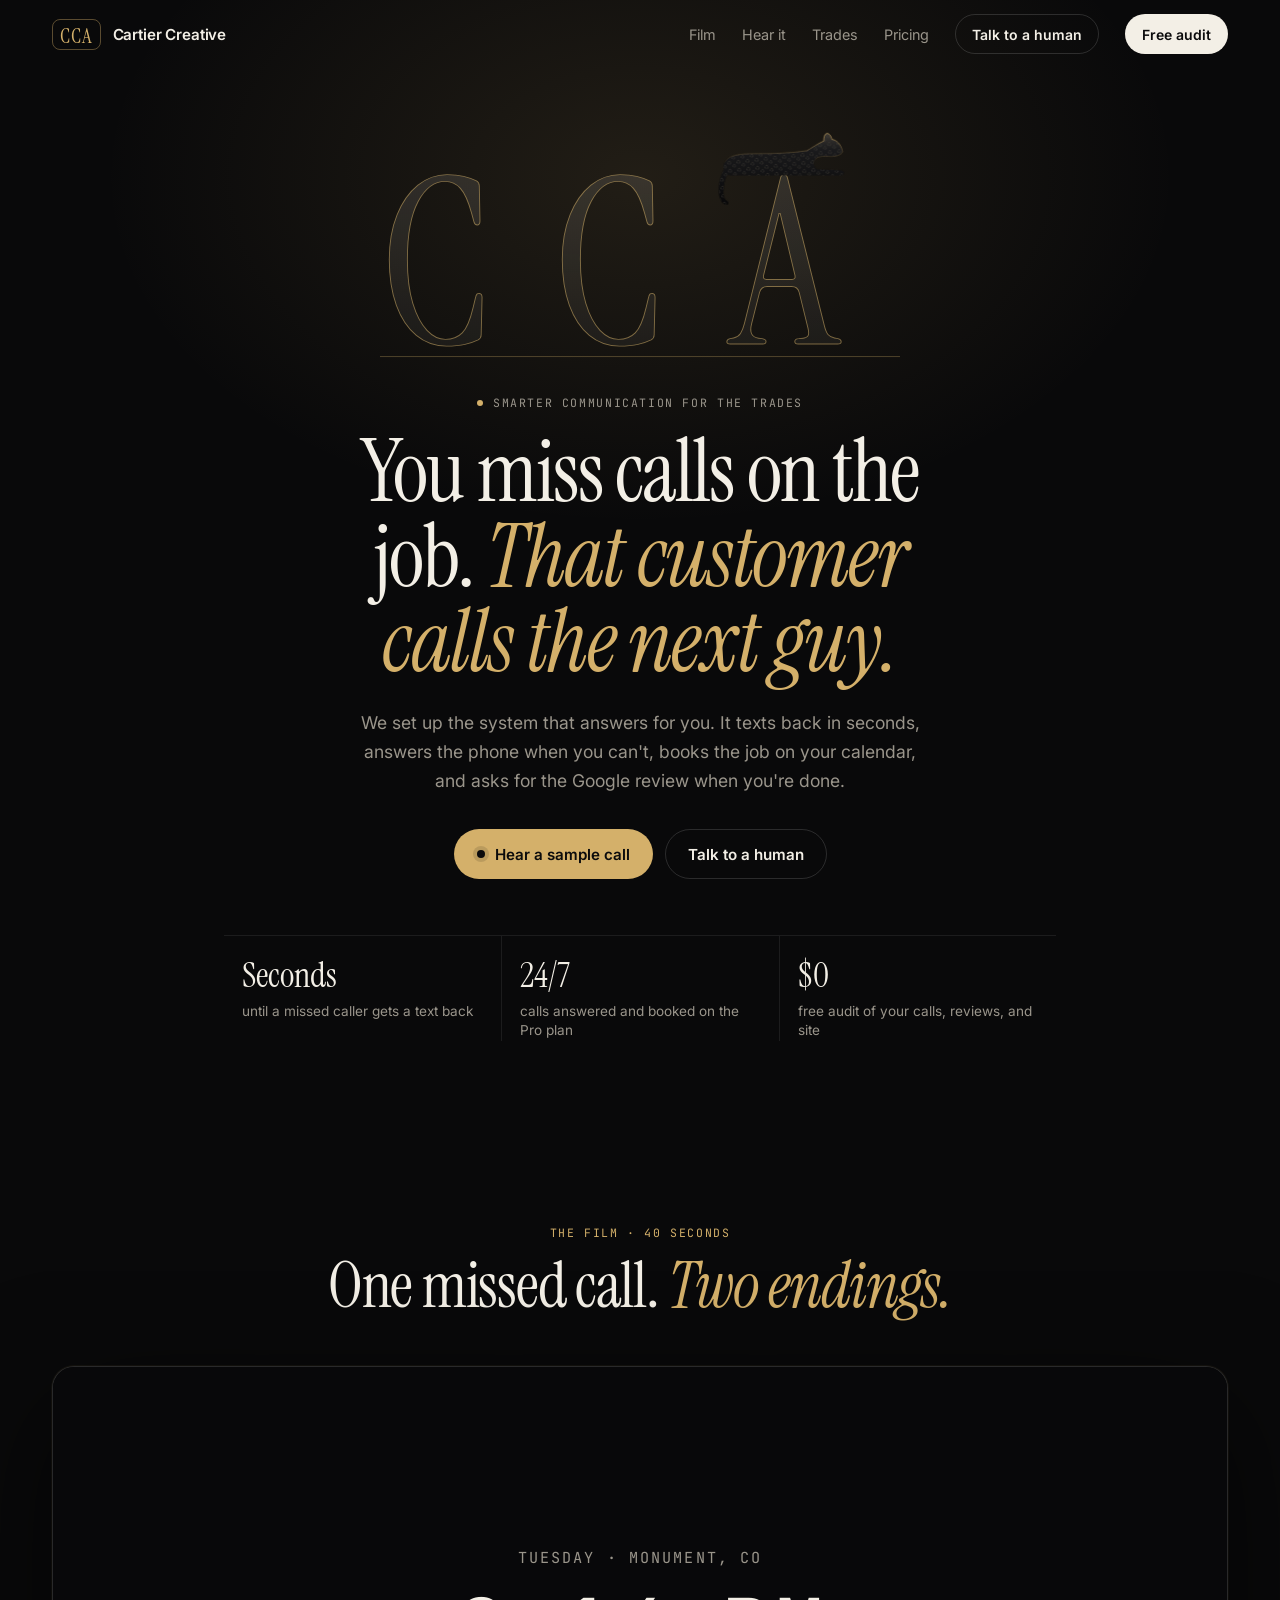
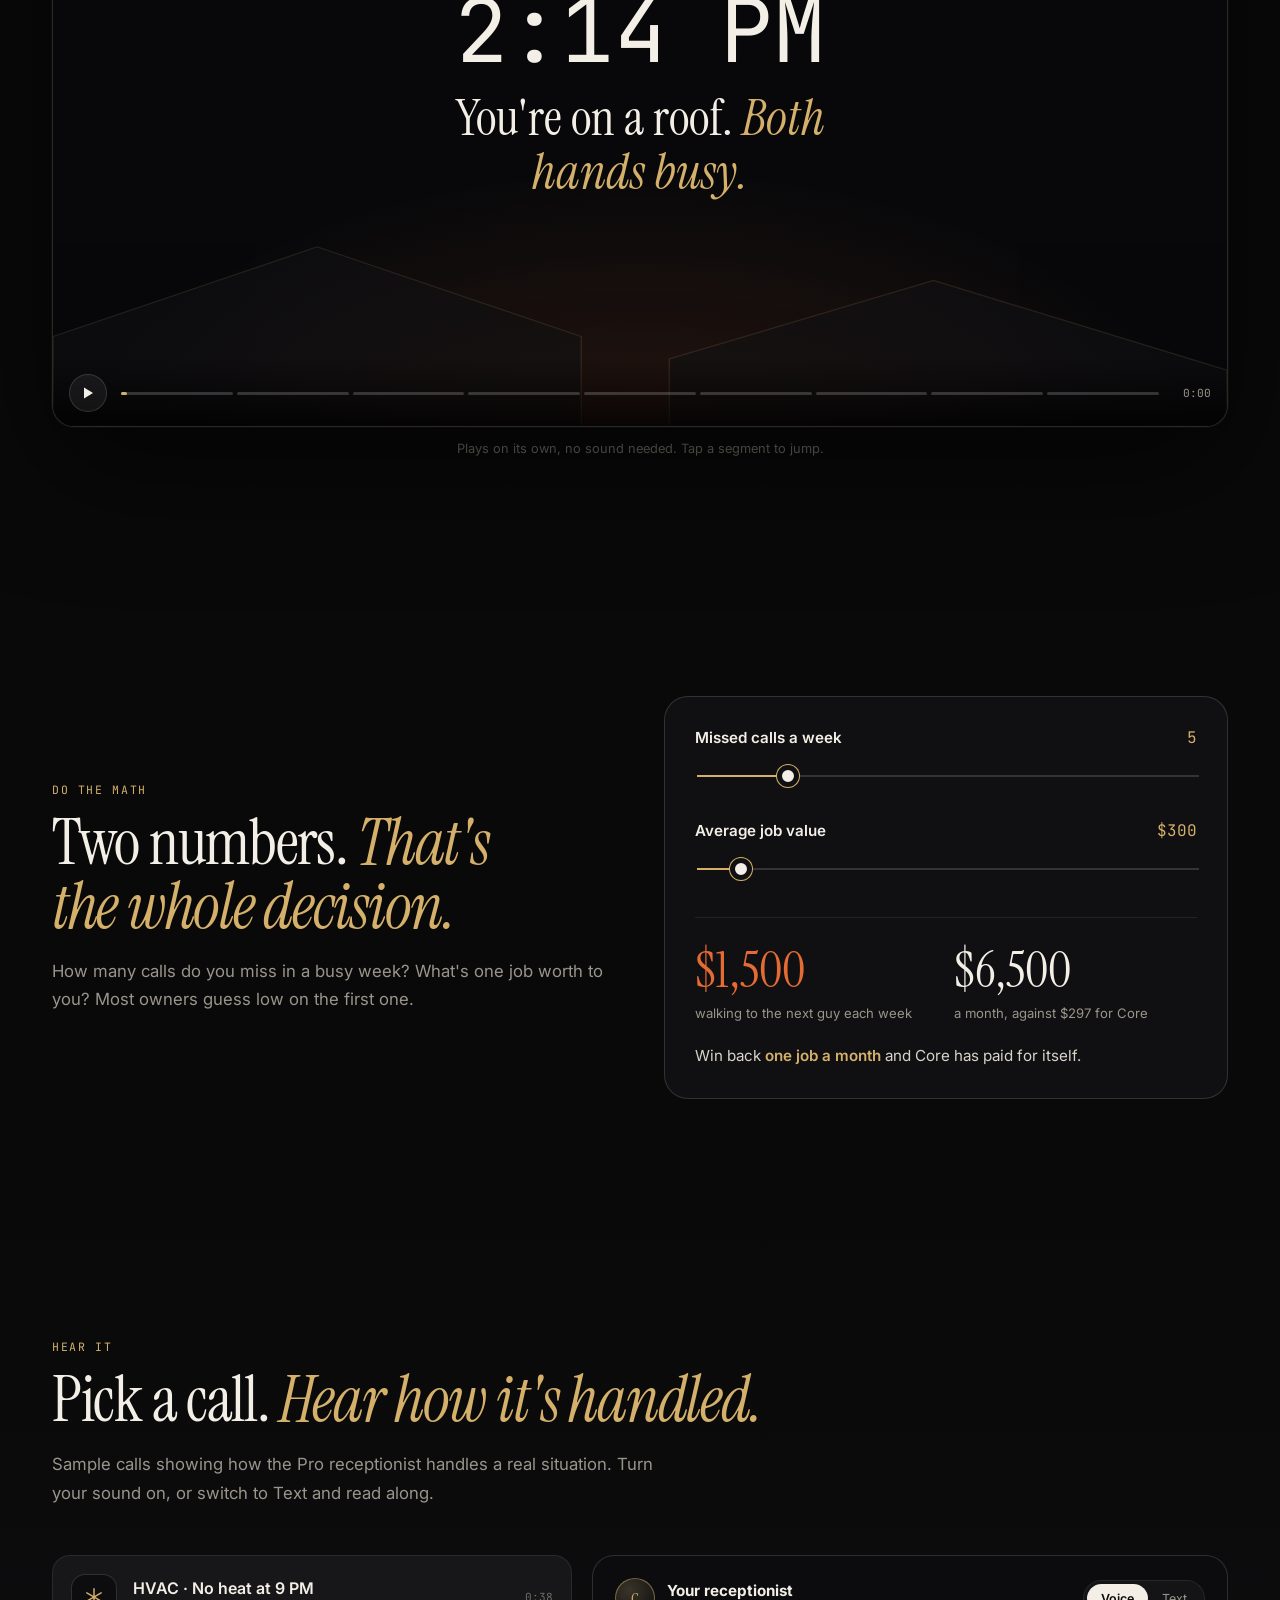
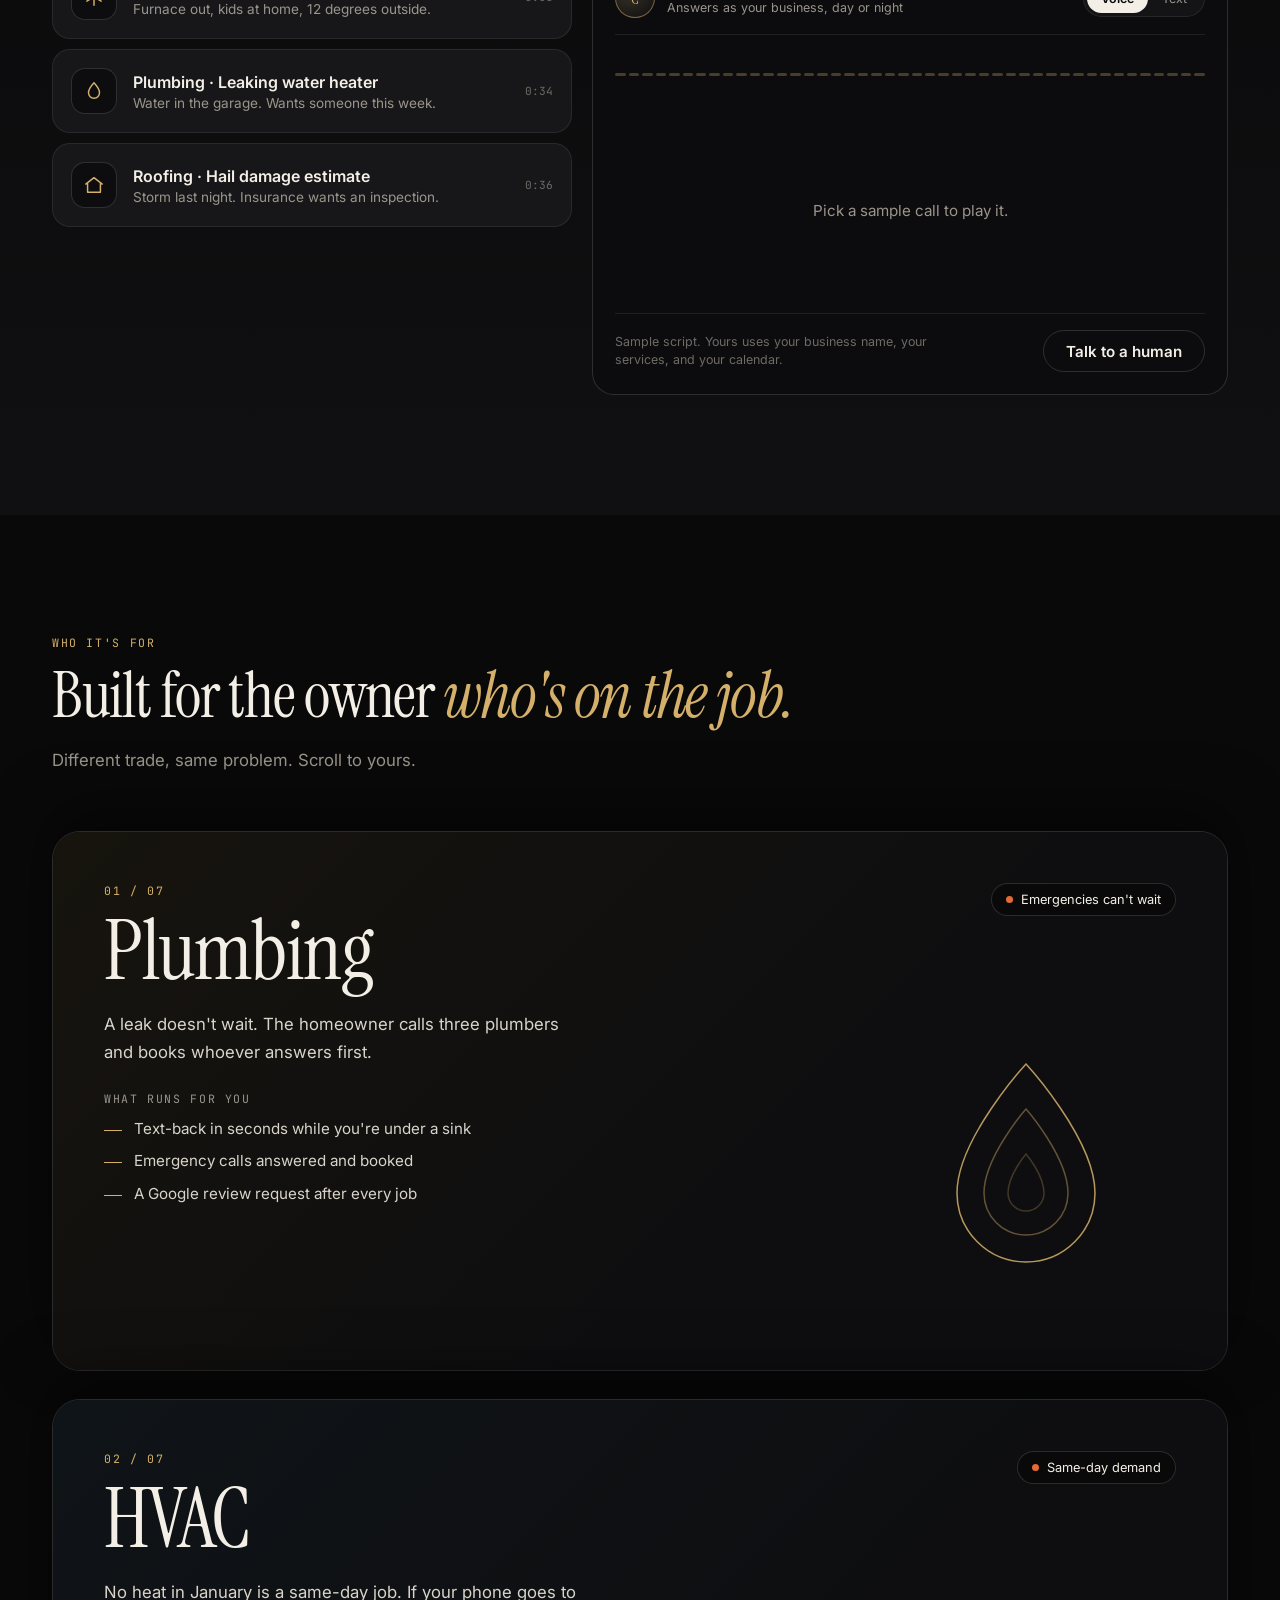
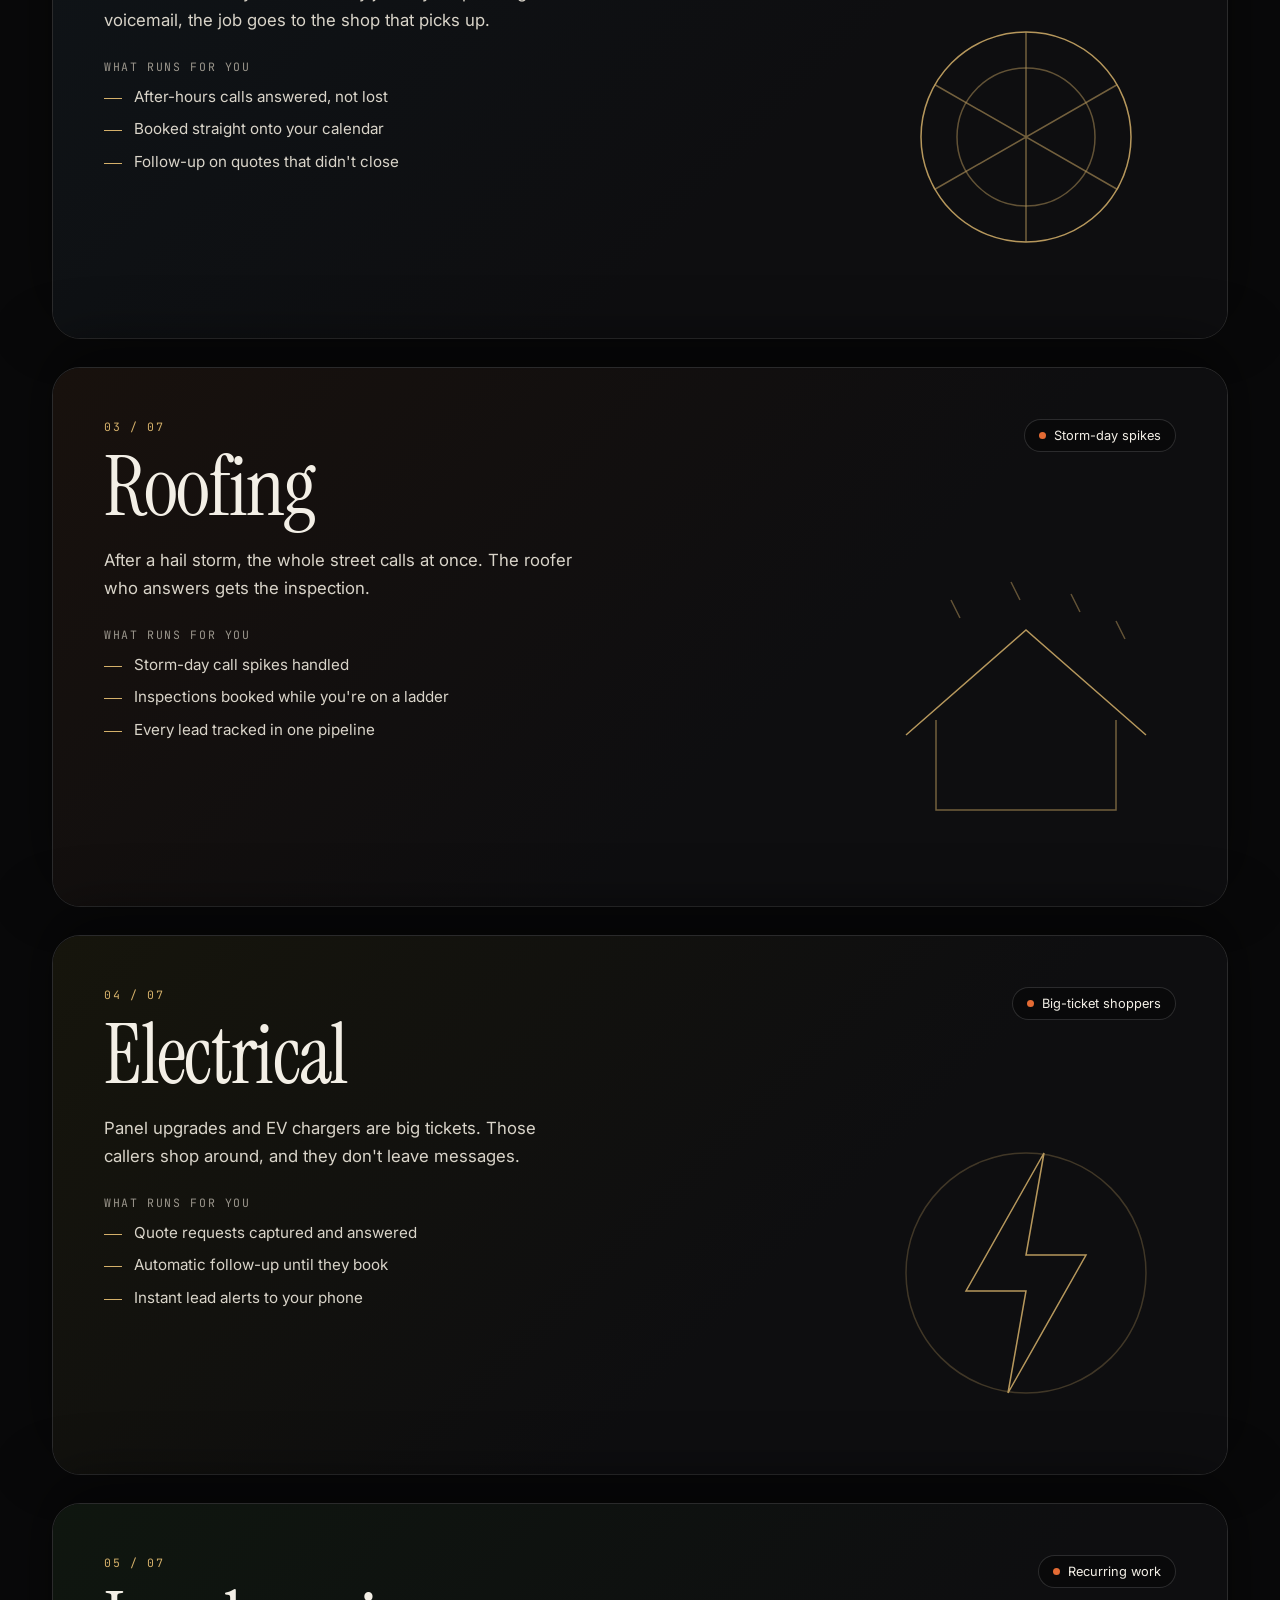
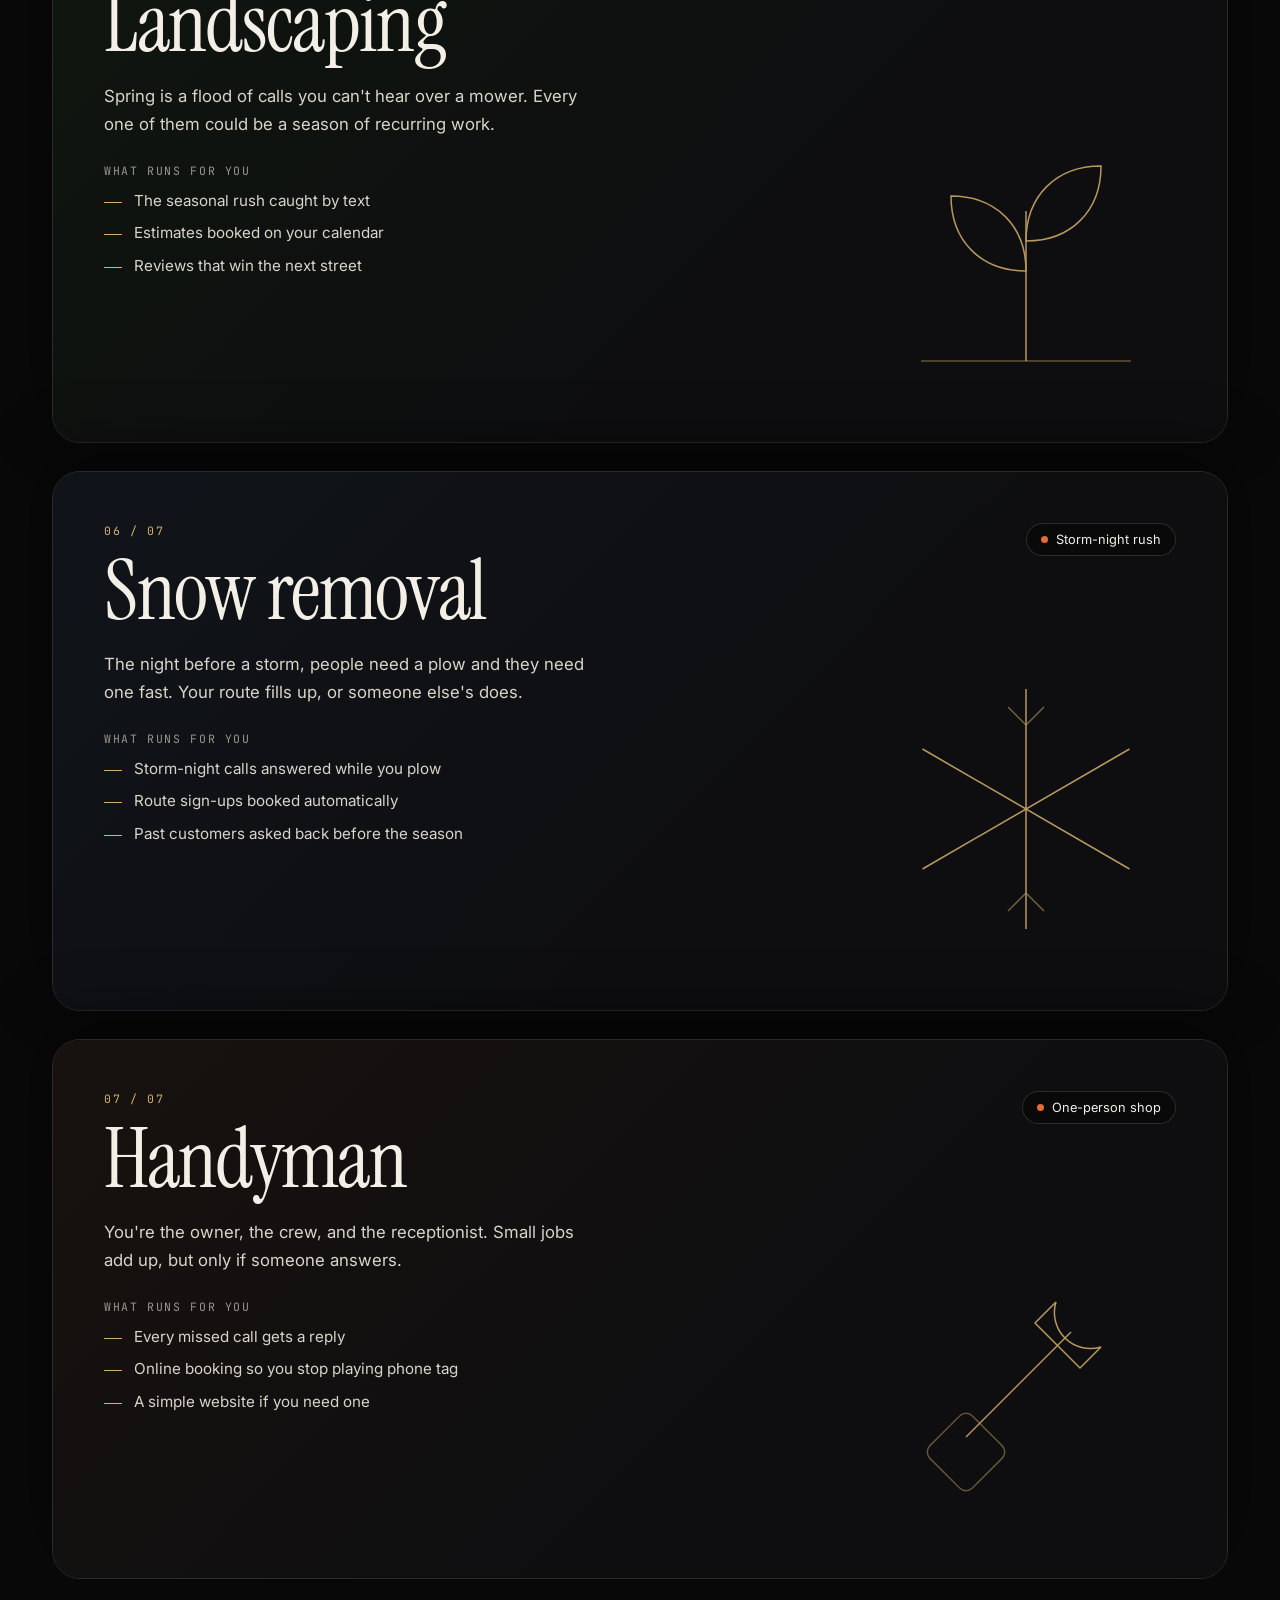
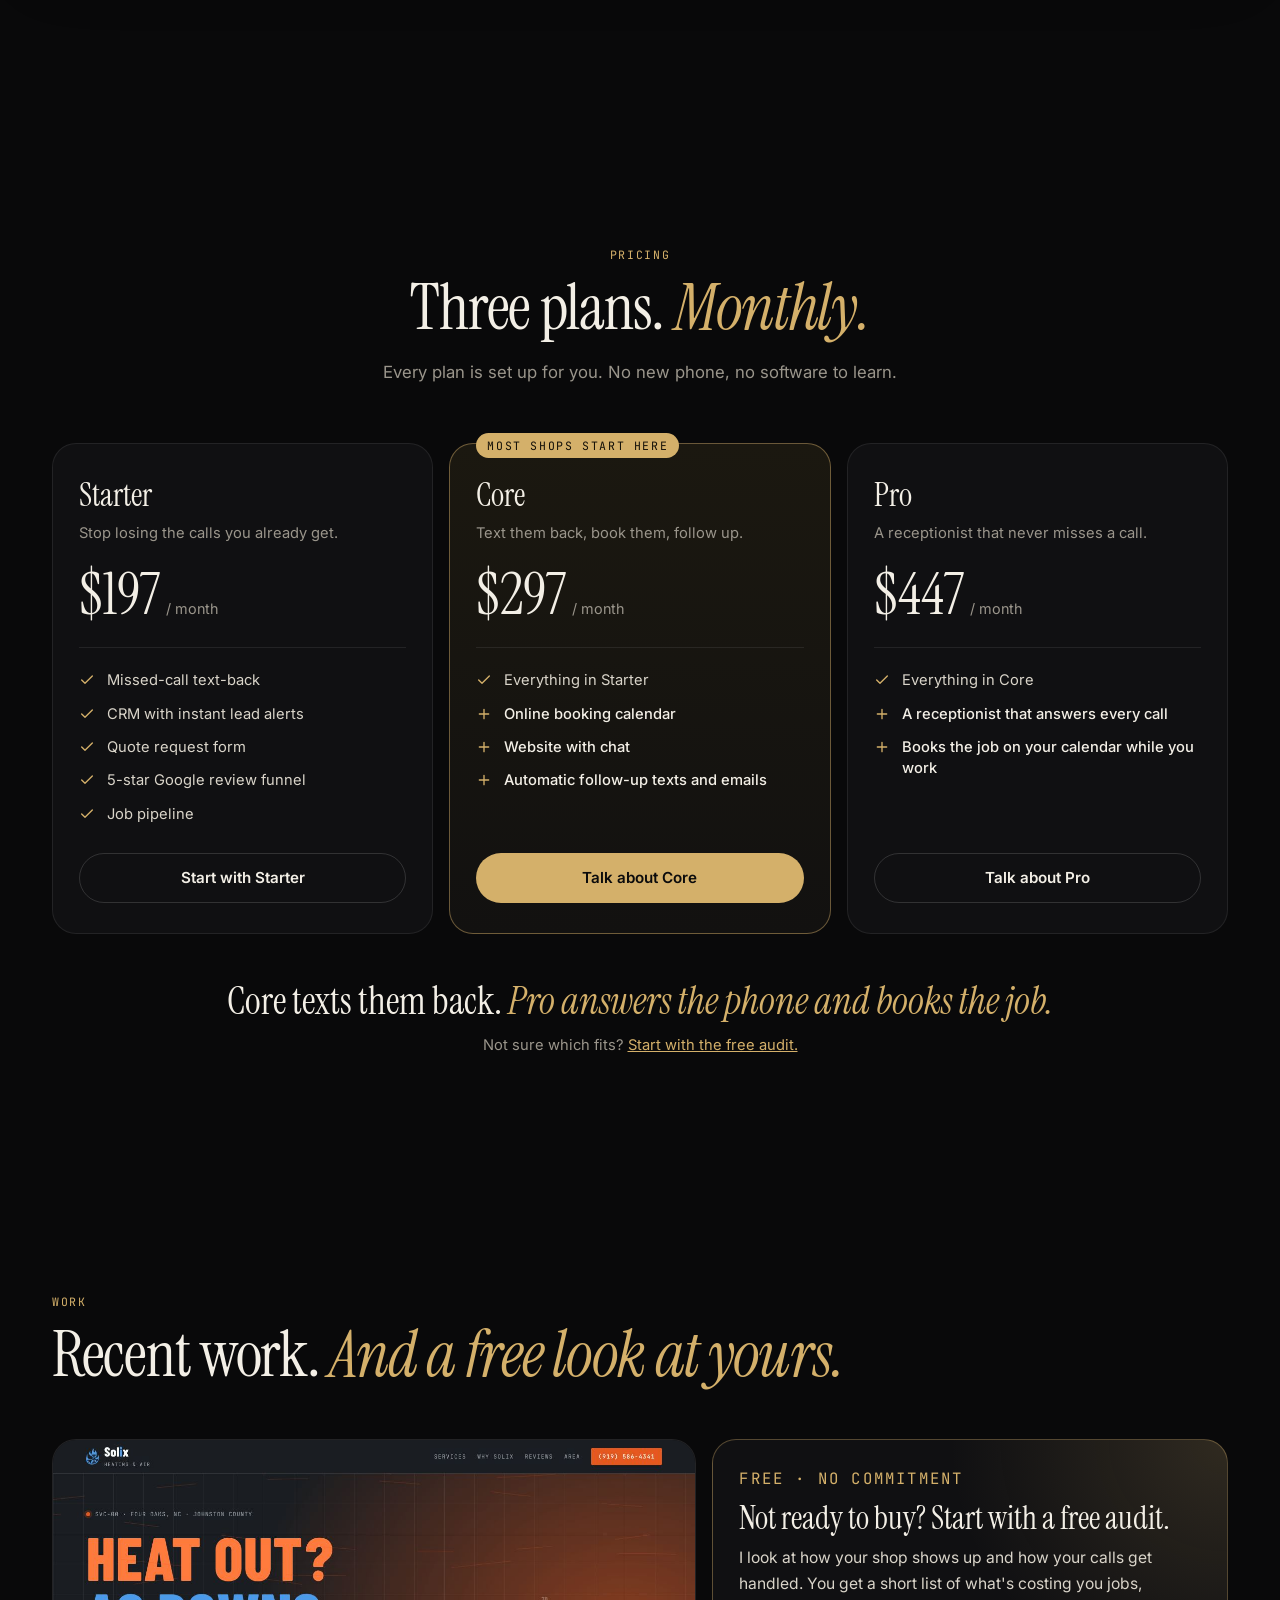
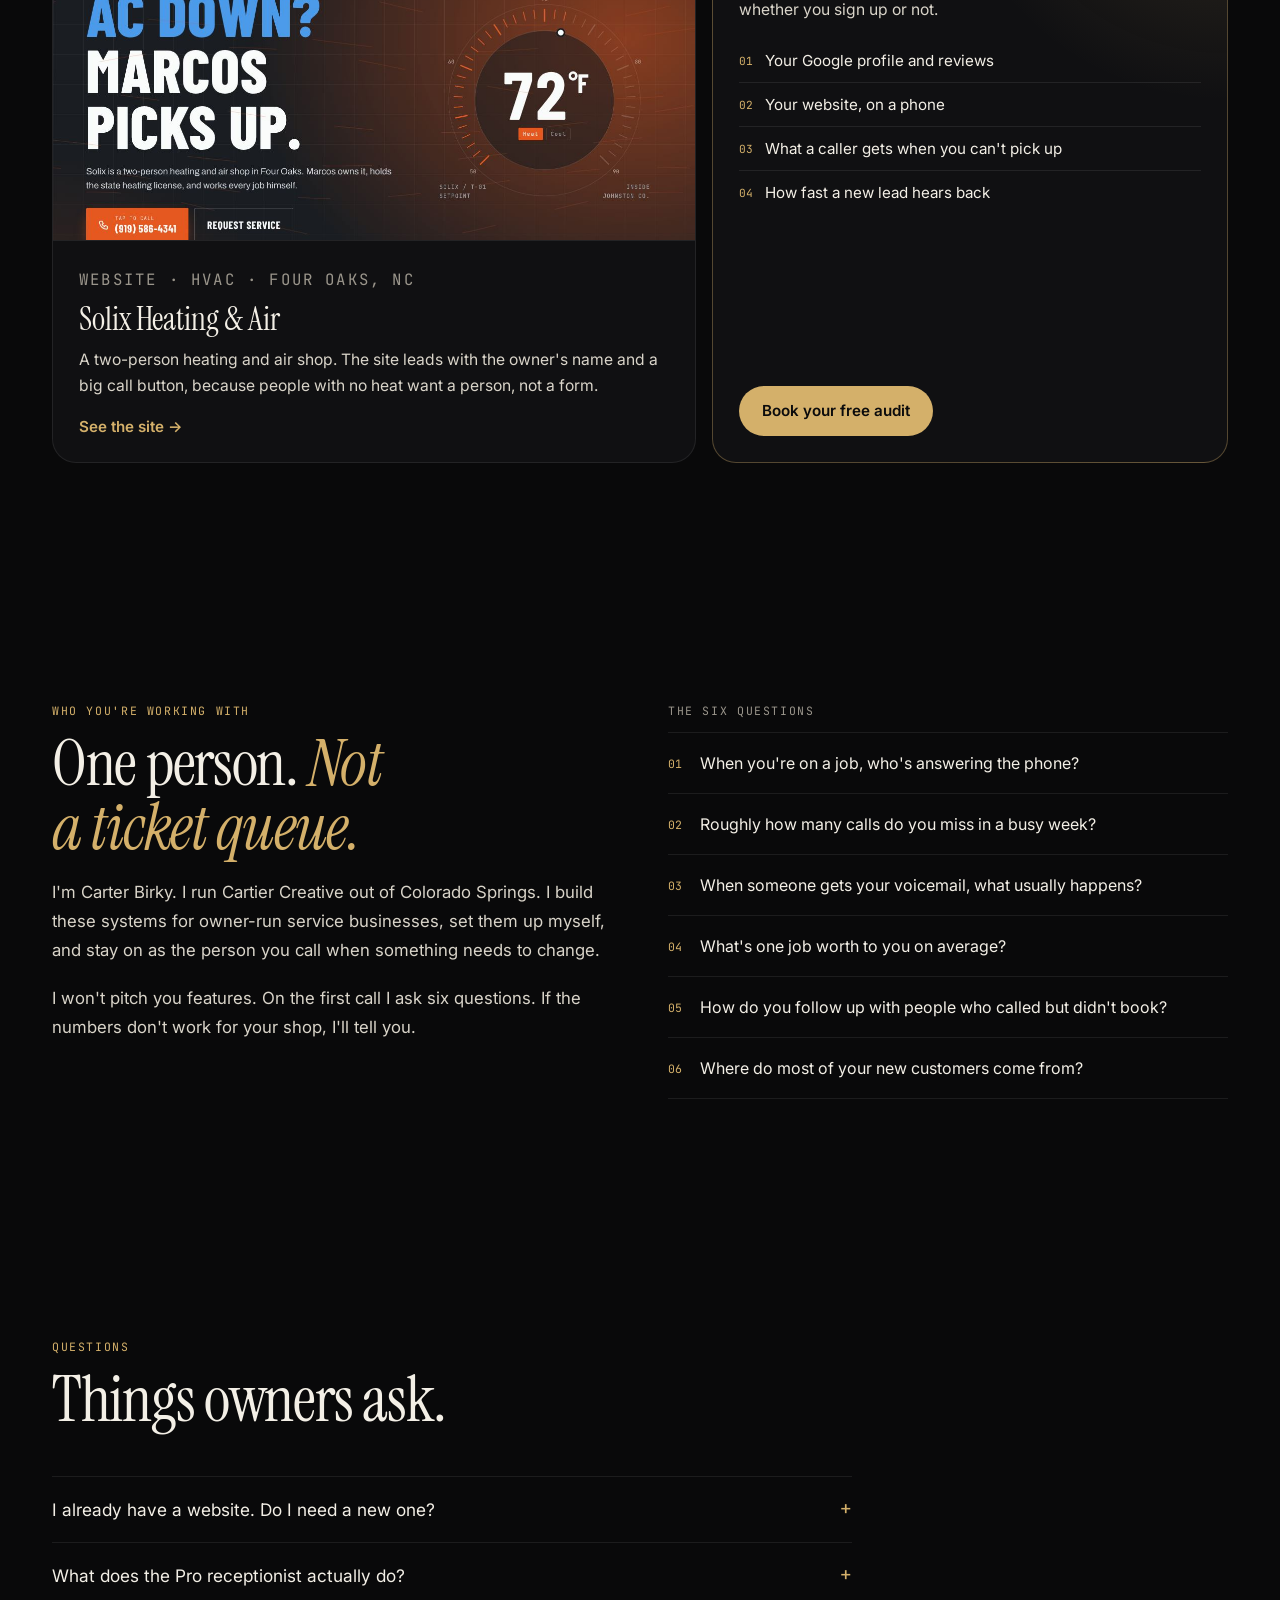
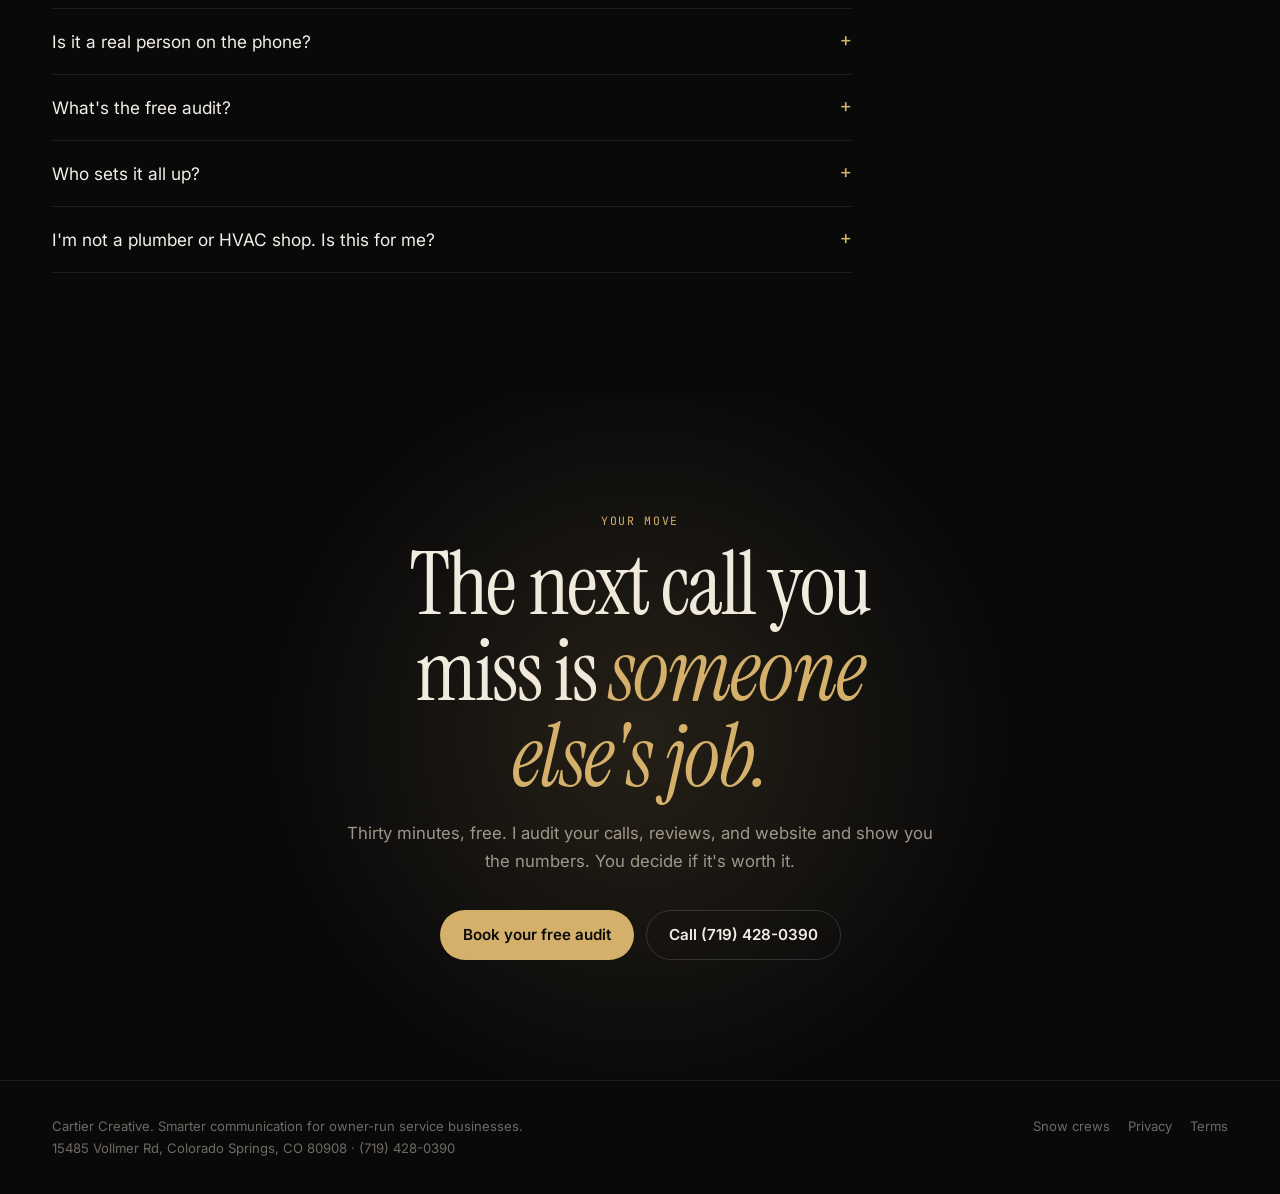
==== index.html @ 8052621a "Bring back the CCA leap ending on the A, fix first-tap calls and film Play, add Stop call Co-Authore" ====
<!doctype html>
<html lang="en">
<head>
<meta charset="utf-8">
<meta name="viewport" content="width=device-width, initial-scale=1">
<title>Cartier Creative | Never miss another job</title>
<meta name="description" content="You miss calls on the job, and that customer calls the next guy. Cartier Creative texts them back, answers the phone, books the job, and asks for the review. Built for owner-run trades.">
<meta name="theme-color" content="#09090a">
<meta property="og:title" content="Cartier Creative | Never miss another job">
<meta property="og:description" content="Missed-call text-back, booking, Google reviews, and a receptionist that answers every call. Built for owner-run trades.">
<meta property="og:url" content="https://cartiercreativeco.com/">
<meta property="og:type" content="website">
<link rel="icon" href="data:image/svg+xml,%3Csvg xmlns='http://www.w3.org/2000/svg' viewBox='0 0 32 32'%3E%3Crect width='32' height='32' rx='7' fill='%2309090a'/%3E%3Ctext x='16' y='21.5' text-anchor='middle' font-family='Georgia,serif' font-size='13' fill='%23d4b06a'%3ECCA%3C/text%3E%3C/svg%3E">
<link rel="preconnect" href="https://fonts.googleapis.com">
<link rel="preconnect" href="https://fonts.gstatic.com" crossorigin>
<link href="https://fonts.googleapis.com/css2?family=Instrument+Serif:ital@0;1&family=Inter:wght@400;500;600;700&family=JetBrains+Mono:wght@500&display=swap" rel="stylesheet">
<style>
:root{
  --bg:#09090a; --bg-2:#101012; --bg-3:#17171a; --line:rgba(255,255,255,.08); --line-2:rgba(255,255,255,.14);
  --ivory:#f3efe6; --text:#d9d4c9; --mute:#9a958b; --dim:#6f6b63;
  --gold:#d4b06a; --ember:#e46b34; --ok:#6fd19a;
  --serif:"Instrument Serif",Georgia,"Times New Roman",serif;
  --sans:Inter,ui-sans-serif,system-ui,-apple-system,"Segoe UI",Roboto,sans-serif;
  --mono:"JetBrains Mono",ui-monospace,SFMono-Regular,Menlo,monospace;
  --ease:cubic-bezier(.2,.7,.2,1);
}
*,*::before,*::after{box-sizing:border-box}
html{scroll-behavior:smooth;-webkit-text-size-adjust:100%}
body{margin:0;background:var(--bg);color:var(--text);font-family:var(--sans);-webkit-font-smoothing:antialiased;overflow-x:hidden}
h1,h2,h3,h4,p,ul,ol,figure{margin:0}
ul,ol{padding:0;list-style:none}
img,svg{display:block;max-width:100%}
a{color:inherit}
button{font:inherit;color:inherit}
::selection{background:var(--gold);color:#000}
.wrap{width:100%;max-width:76rem;margin:0 auto;padding:0 20px}
.mono{font-family:var(--mono);font-size:.72rem;letter-spacing:.14em;text-transform:uppercase}
.balance{text-wrap:balance}.pretty{text-wrap:pretty}


.btn{position:relative;display:inline-flex;align-items:center;justify-content:center;gap:10px;min-height:50px;padding:0 22px;border-radius:999px;
  border:1px solid transparent;background:var(--ivory);color:#0b0b0c;font-size:.95rem;font-weight:600;text-decoration:none;cursor:pointer;
  transition:transform .2s var(--ease),background-color .2s,border-color .2s,color .2s}
.btn:hover{background:#fff;transform:translateY(-1px)}
.btn:active{transform:scale(.97)}
.btn:focus-visible{outline:2px solid var(--gold);outline-offset:3px}
.btn.ghost{background:transparent;color:var(--ivory);border-color:var(--line-2)}
.btn.ghost:hover{border-color:var(--ivory);background:rgba(255,255,255,.04)}
.btn.goldbtn{background:var(--gold);color:#0b0b0c}
.btn.goldbtn:hover{background:#e2c287}
.btn .dot{width:8px;height:8px;border-radius:50%;background:#0b0b0c;box-shadow:0 0 0 4px rgba(0,0,0,.12);animation:pulse 1.6s infinite}

.nav{position:fixed;top:0;left:0;right:0;z-index:50;transition:background-color .3s,border-color .3s;border-bottom:1px solid transparent}
.nav.solid{background:rgba(9,9,10,.8);backdrop-filter:blur(14px) saturate(1.3);-webkit-backdrop-filter:blur(14px) saturate(1.3);border-color:var(--line)}
.nav .wrap{height:68px;display:flex;align-items:center;justify-content:space-between;gap:16px}
.brand{display:flex;align-items:center;gap:12px;text-decoration:none;color:var(--ivory)}
.brand .mk{font-family:var(--serif);font-size:1.3rem;letter-spacing:.04em;color:var(--gold);border:1px solid rgba(212,176,106,.4);border-radius:8px;padding:2px 7px 0}
.brand .nm{font-weight:600;font-size:.95rem;letter-spacing:-.01em}
.links{display:flex;align-items:center;gap:26px}
.links a{font-size:.9rem;color:var(--mute);text-decoration:none;transition:color .2s}
.links a:hover{color:var(--ivory)}
.links .btn{color:#0b0b0c}.links .btn.ghost{color:var(--ivory)}
.nav .btn{min-height:40px;padding:0 16px;font-size:.875rem}
@media (max-width:960px){.links a.l{display:none}}
@media (max-width:560px){.brand .nm{display:none}.nav .btn.ghost{display:none}}

.hero{position:relative;min-height:100svh;padding:104px 0 64px;display:flex;align-items:center;overflow:hidden;isolation:isolate}
.hero::before{content:"";position:absolute;inset:-20% -10% auto;height:90%;z-index:-1;background:radial-gradient(50% 50% at 50% 40%,rgba(212,176,106,.12),transparent 70%)}
.hero .wrap{display:flex;flex-direction:column;align-items:center;text-align:center}
.emblem{position:relative;width:min(520px,88vw);aspect-ratio:560/290;margin-bottom:22px}
.emblem svg{width:100%;height:100%;overflow:visible}
.eyebrow{display:inline-flex;align-items:center;gap:10px;color:var(--mute)}
.eyebrow .pip{width:6px;height:6px;border-radius:50%;background:var(--gold);animation:pulse 2.4s infinite}
@keyframes pulse{0%,100%{opacity:1}50%{opacity:.3}}
.hero h1{margin-top:20px;max-width:16ch;font-family:var(--serif);font-weight:400;font-size:clamp(2.6rem,7.2vw,5.4rem);line-height:.98;letter-spacing:-.02em;color:var(--ivory)}
.hero h1 em{font-style:italic;color:var(--gold)}
.hero .lede{margin-top:24px;max-width:36rem;font-size:1.1rem;line-height:1.65;color:var(--mute)}
.hero .cta{margin-top:34px;display:flex;flex-wrap:wrap;gap:12px;justify-content:center}
.stats{margin-top:56px;width:100%;max-width:52rem;display:grid;grid-template-columns:repeat(3,1fr);border-top:1px solid var(--line)}
.stats div{padding:22px 18px 0;text-align:left}
.stats div + div{border-left:1px solid var(--line)}
.stats b{display:block;font-family:var(--serif);font-weight:400;font-size:2.2rem;color:var(--ivory);line-height:1}
.stats span{display:block;margin-top:8px;font-size:.85rem;line-height:1.45;color:var(--mute)}
@media (max-width:640px){.stats{grid-template-columns:1fr}.stats div+div{border-left:0;border-top:1px solid var(--line)}.stats div{padding:16px 0}}

.cca text{font-family:var(--serif);font-size:250px;fill:none;stroke:rgba(212,176,106,.55);stroke-width:1}
.cca .draw{stroke-dasharray:1400;stroke-dashoffset:1400;animation:draw 1.8s var(--ease) .1s forwards}
.cca .fillL{fill:url(#letterFill);stroke:none;opacity:0;animation:fadein 1.2s ease 1.2s forwards}
@keyframes draw{to{stroke-dashoffset:0}}
@keyframes fadein{to{opacity:1}}
.leaper{opacity:0;offset-path:path("M -130 190 C 60 120, 270 115, 425 26");offset-rotate:auto;offset-distance:0%;
  animation:leap 1.15s cubic-bezier(.45,.05,.4,1) 1.2s forwards}
@keyframes leap{0%{opacity:0;offset-distance:0%}10%{opacity:1}88%{opacity:1}100%{opacity:0;offset-distance:100%}}
.lier{opacity:0;transform-box:fill-box;transform-origin:50% 100%;animation:land .6s var(--ease) 2.25s forwards}
@keyframes land{0%{opacity:0;transform:translateY(-6px) scaleY(.9)}60%{opacity:1;transform:translateY(1px) scaleY(.97)}100%{opacity:1;transform:none}}
.eye{opacity:0;animation:eye 5s ease 2.9s infinite}
@keyframes eye{0%{opacity:0}8%,88%{opacity:1}91%,93%{opacity:.05}96%,100%{opacity:1}}
.rosettes{opacity:0;animation:fadein 1.6s ease 2.8s forwards}
.sweep{animation:sweep 6s ease-in-out 3.2s infinite;transform:translateX(-160px)}
@keyframes sweep{0%{transform:translateX(-160px)}45%,100%{transform:translateX(380px)}}
.baseline{stroke-dasharray:560;stroke-dashoffset:560;animation:draw 1.2s var(--ease) 2.3s forwards}

section{position:relative;padding:120px 0}
.kicker{color:var(--gold)}
.h2{margin-top:14px;font-family:var(--serif);font-weight:400;font-size:clamp(2.2rem,5.4vw,4rem);line-height:1;letter-spacing:-.02em;color:var(--ivory)}
.h2 em{font-style:italic;color:var(--gold)}
.sub{margin-top:18px;max-width:38rem;font-size:1.05rem;line-height:1.7;color:var(--mute)}
.center{text-align:center}.center .sub{margin-left:auto;margin-right:auto}
.reveal{opacity:0;transform:translateY(24px);transition:opacity .9s var(--ease),transform .9s var(--ease)}
.reveal.in{opacity:1;transform:none}
@media (max-width:640px){section{padding:84px 0}}

/* film */
.film{margin-top:48px;position:relative;border-radius:22px;overflow:hidden;border:1px solid var(--line-2);background:#060607;aspect-ratio:16/9;
  box-shadow:0 40px 120px rgba(0,0,0,.6),0 0 0 1px rgba(212,176,106,.06)}
.scene{position:absolute;inset:0;display:flex;flex-direction:column;align-items:center;justify-content:center;gap:18px;padding:6% 8% 10%;text-align:center;
  opacity:0;transition:opacity .7s ease,transform 1.2s var(--ease);transform:scale(1.03);pointer-events:none}
.scene.on{opacity:1;transform:none}
.scene .btn{pointer-events:auto}
.cap{font-family:var(--serif);color:var(--ivory);font-size:clamp(1.4rem,4vw,3.1rem);line-height:1.08;max-width:20ch;position:relative}
.cap em{font-style:italic;color:var(--gold)}
.cap.ember em{color:var(--ember)}
.small{font-size:clamp(.7rem,1.6vw,.95rem);color:var(--mute)}
.clock{font-family:var(--mono);font-size:clamp(2rem,8vw,5.5rem);color:var(--ivory);line-height:1;position:relative}
.scene.s1{background:radial-gradient(70% 70% at 50% 110%,rgba(228,107,52,.16),transparent 70%),#08080a}
.roofline{position:absolute;left:0;right:0;bottom:0;width:100%;height:34%;opacity:.55}
.ring{position:relative;width:clamp(70px,12vw,120px);aspect-ratio:1;border-radius:28%;background:#141417;border:1px solid var(--line-2);display:grid;place-items:center}
.scene.on .ring{animation:buzz .5s ease-in-out 3}
.ring::before,.ring::after{content:"";position:absolute;inset:-12px;border-radius:34%;border:1px solid rgba(228,107,52,.5);opacity:0}
.scene.on .ring::before{animation:ripple 1.4s ease-out infinite}
.scene.on .ring::after{animation:ripple 1.4s ease-out .5s infinite}
@keyframes ripple{0%{opacity:.8;transform:scale(.9)}100%{opacity:0;transform:scale(1.4)}}
@keyframes buzz{0%,100%{transform:rotate(0)}25%{transform:rotate(-6deg)}75%{transform:rotate(6deg)}}
.missed{display:inline-flex;align-items:center;gap:10px;padding:10px 16px;border-radius:999px;background:rgba(228,107,52,.12);border:1px solid rgba(228,107,52,.4);color:#ffb38f}
.lost{font-family:var(--serif);font-size:clamp(3rem,12vw,8rem);line-height:1;color:var(--ember)}
.scene.s4{background:linear-gradient(180deg,#120806,#07070a)}
.rewind{font-family:var(--mono);color:var(--gold);font-size:clamp(.8rem,2vw,1.1rem);letter-spacing:.3em}
.scene.s5.on .rewind{animation:flick .18s steps(2) 6}
@keyframes flick{50%{opacity:.2}}
.thread{width:min(440px,92%);display:flex;flex-direction:column;gap:8px;text-align:left}
.b{max-width:86%;padding:10px 14px;border-radius:16px;font-size:clamp(.72rem,1.6vw,.95rem);line-height:1.4;opacity:0;transform:translateY(8px)}
.b.us{align-self:flex-end;background:var(--gold);color:#120f08;border-bottom-right-radius:4px}
.b.them{align-self:flex-start;background:#1a1a1e;color:var(--ivory);border:1px solid var(--line-2);border-bottom-left-radius:4px}
.b.sys{align-self:center;color:var(--mute);font-family:var(--mono);font-size:.68rem;letter-spacing:.12em;padding:4px}
.scene.on .b{animation:pop .5s var(--ease) forwards}
@keyframes pop{to{opacity:1;transform:none}}
.booked{display:flex;gap:16px;align-items:center;padding:18px 22px;border-radius:18px;background:#121214;border:1px solid rgba(111,209,154,.35);text-align:left}
.booked .cal{flex:0 0 auto;width:clamp(54px,9vw,76px);aspect-ratio:1;border-radius:14px;background:#0b0b0c;border:1px solid var(--line-2);display:flex;flex-direction:column;align-items:center;justify-content:center}
.booked .cal span{font-family:var(--mono);font-size:.62rem;color:var(--ember);letter-spacing:.1em}
.booked .cal b{font-family:var(--serif);font-weight:400;font-size:clamp(1.5rem,4vw,2.4rem);color:var(--ivory);line-height:1}
.booked h4{color:var(--ivory);font-size:clamp(.95rem,2vw,1.2rem);font-weight:600}
.booked p{color:var(--mute);font-size:clamp(.75rem,1.6vw,.95rem);margin-top:4px}
.stars{display:flex;gap:6px}
.stars i{display:block;width:clamp(26px,5vw,44px);aspect-ratio:1;background:var(--gold);opacity:.12;
  clip-path:polygon(50% 0,61% 35%,98% 35%,68% 57%,79% 91%,50% 70%,21% 91%,32% 57%,2% 35%,39% 35%)}
.scene.on .stars i{animation:star .4s var(--ease) forwards}
.scene.on .stars i:nth-child(2){animation-delay:.15s}.scene.on .stars i:nth-child(3){animation-delay:.3s}
.scene.on .stars i:nth-child(4){animation-delay:.45s}.scene.on .stars i:nth-child(5){animation-delay:.6s}
@keyframes star{to{opacity:1}}
.hud{position:absolute;left:0;right:0;bottom:0;z-index:5;display:flex;align-items:center;gap:14px;padding:14px 16px;background:linear-gradient(0deg,rgba(0,0,0,.75),transparent)}
.pp{flex:0 0 auto;width:38px;height:38px;border-radius:50%;border:1px solid var(--line-2);background:rgba(255,255,255,.06);display:grid;place-items:center;cursor:pointer}
.pp:hover{background:rgba(255,255,255,.12)}
.pp:focus-visible,.segs button:focus-visible{outline:2px solid var(--gold);outline-offset:2px}
.segs{flex:1;display:flex;gap:4px}
.segs button{flex:1;height:22px;padding:0;border:0;background:none;cursor:pointer;position:relative}
.segs button::before{content:"";position:absolute;left:0;right:0;top:10px;height:3px;border-radius:2px;background:rgba(255,255,255,.18)}
.segs button i{position:absolute;left:0;top:10px;height:3px;border-radius:2px;background:var(--gold);width:0}
.tc{font-family:var(--mono);font-size:.7rem;color:var(--mute);min-width:3.4em;text-align:right}
.film-note{margin-top:14px;font-size:.8rem;color:var(--dim);text-align:center}
@media (max-width:640px){.film{aspect-ratio:4/5;border-radius:18px}.hud{padding:10px}.scene.s6{padding:5% 5% 60px}.thread{gap:6px;width:100%}.b{font-size:.74rem;padding:8px 11px;line-height:1.35}.b.sys{font-size:.6rem}}

/* hear */
.hear{background:linear-gradient(180deg,var(--bg),var(--bg-2))}
.hear-grid{margin-top:48px;display:grid;grid-template-columns:.9fr 1.1fr;gap:20px;align-items:stretch}
.calls{display:flex;flex-direction:column;gap:10px}
.call{display:flex;align-items:center;gap:16px;padding:18px;border-radius:18px;background:var(--bg-3);border:1px solid var(--line);cursor:pointer;text-align:left;
  transition:border-color .25s,background-color .25s,transform .25s var(--ease)}
.call:hover{border-color:var(--line-2);transform:translateX(3px)}
.call[aria-pressed="true"]{border-color:rgba(212,176,106,.6);background:#1b1913}
.call:focus-visible{outline:2px solid var(--gold);outline-offset:2px}
.call .ic{flex:0 0 46px;height:46px;border-radius:14px;display:grid;place-items:center;background:#0d0d0f;border:1px solid var(--line-2);color:var(--gold)}
.call .t{display:block;font-size:1rem;font-weight:600;color:var(--ivory)}
.call .d{display:block;margin-top:3px;font-size:.85rem;color:var(--mute)}
.call .tm{margin-left:auto;font-family:var(--mono);font-size:.7rem;color:var(--dim)}
.console{border-radius:22px;background:#0c0c0e;border:1px solid var(--line-2);padding:22px;display:flex;flex-direction:column;min-height:440px}
.console-top{display:flex;flex-wrap:wrap;align-items:center;justify-content:space-between;gap:12px;padding-bottom:16px;border-bottom:1px solid var(--line)}
.who{display:flex;align-items:center;gap:12px}
.who .av{flex:0 0 40px;width:40px;height:40px;border-radius:50%;background:radial-gradient(circle at 35% 30%,#3a3428,#0d0d0f);border:1px solid rgba(212,176,106,.5);display:grid;place-items:center;font-family:var(--serif);color:var(--gold)}
.who b{display:block;color:var(--ivory);font-size:.95rem}
.who small{display:block;font-size:.78rem;color:var(--mute)}
.mode{display:flex;padding:3px;border-radius:999px;background:#141417;border:1px solid var(--line)}
.mode button{border:0;background:none;padding:7px 14px;border-radius:999px;font-size:.78rem;color:var(--mute);cursor:pointer}
.mode button[aria-pressed="true"]{background:var(--ivory);color:#0b0b0c;font-weight:600}
.wave{height:46px;display:flex;align-items:center;gap:3px;margin:16px 0 6px}
.wave i{flex:1;height:6%;min-height:2px;border-radius:2px;background:rgba(212,176,106,.3);transition:height .12s}
.console.playing .wave i{background:var(--gold)}
.console.textmode .wave{visibility:hidden;height:8px;margin:6px 0 0}
.lines{flex:1;display:flex;flex-direction:column;gap:10px;overflow:auto;max-height:320px;padding:8px 2px 4px}
.ln{max-width:88%;padding:10px 14px;border-radius:14px;font-size:.92rem;line-height:1.5;animation:pop .4s var(--ease) both}
.ln small{display:block;font-family:var(--mono);font-size:.62rem;letter-spacing:.12em;text-transform:uppercase;margin-bottom:4px;opacity:.7}
.ln.rx{align-self:flex-start;background:#18160f;border:1px solid rgba(212,176,106,.28);color:var(--ivory)}
.ln.caller{align-self:flex-end;background:#1a1a1e;border:1px solid var(--line-2);color:var(--text)}
.ln.event{align-self:center;color:var(--ok);font-family:var(--mono);font-size:.72rem;letter-spacing:.1em;text-transform:uppercase;padding:4px;text-align:center}
.console-foot{display:flex;flex-wrap:wrap;align-items:center;justify-content:space-between;gap:12px;padding-top:16px;border-top:1px solid var(--line)}
.console-foot .note{font-size:.78rem;color:var(--dim);max-width:22rem;line-height:1.5}
.foot-btns{display:flex;flex-wrap:wrap;gap:8px}.stopbtn{min-height:42px;border-color:rgba(228,107,52,.5)}.stopbtn[hidden]{display:none}
.idle{margin:auto;text-align:center;color:var(--mute);font-size:.95rem}
@media (max-width:900px){.hear-grid{grid-template-columns:1fr}.console{min-height:400px}}

/* stack */
.stack{margin-top:56px;position:relative}
.tcard{position:sticky;top:96px;height:min(540px,calc(100svh - 130px));margin-bottom:28px;border-radius:28px;overflow:hidden;
  border:1px solid var(--line-2);transform-origin:50% 0;will-change:transform;box-shadow:0 -20px 60px rgba(0,0,0,.5)}
.tcard .in{position:relative;height:100%;display:grid;grid-template-columns:1.15fr .85fr;gap:24px;padding:clamp(24px,4vw,52px);background:var(--card-bg,#121214)}
.tcard .shade{position:absolute;inset:0;background:#000;opacity:0;pointer-events:none}
.tcard .no{color:var(--gold)}
.tcard h3{margin-top:14px;font-family:var(--serif);font-weight:400;font-size:clamp(2.6rem,7vw,5.2rem);line-height:.95;color:var(--ivory);letter-spacing:-.02em}
.tcard .scn{margin-top:20px;max-width:30rem;font-size:1.05rem;line-height:1.65;color:var(--text)}
.tcard .lbl{margin-top:24px;color:var(--mute)}
.tcard ul{margin-top:12px;display:flex;flex-direction:column;gap:10px;max-width:30rem}
.tcard li{display:flex;gap:12px;font-size:.95rem;line-height:1.5;color:var(--text)}
.tcard li::before{content:"";flex:0 0 18px;height:1px;margin-top:12px;background:var(--gold)}
.tcard .art{position:relative;display:flex;align-items:flex-end;justify-content:flex-end}
.tcard .art svg{width:100%;max-width:300px;height:auto;opacity:.85}
.tcard .chip{position:absolute;top:0;right:0;display:inline-flex;align-items:center;gap:8px;padding:8px 14px;border-radius:999px;background:rgba(0,0,0,.35);border:1px solid var(--line-2);font-size:.8rem;color:var(--ivory)}
.tcard .chip i{width:7px;height:7px;border-radius:50%;background:var(--ember)}
@media (max-width:820px){
  .tcard{top:80px;height:auto;min-height:min(620px,calc(100svh - 110px))}
  .tcard .in{grid-template-columns:1fr;gap:8px}
  .tcard .art{order:-1;justify-content:space-between;align-items:center}
  .tcard .art svg{max-width:64px}
  .tcard .chip{position:static}
}

/* math */
.math-grid{display:grid;grid-template-columns:1fr 1fr;gap:48px;align-items:center}
.calc{border-radius:24px;background:var(--bg-2);border:1px solid var(--line-2);padding:30px}
.field + .field{margin-top:26px}
.fh{display:flex;justify-content:space-between;align-items:baseline}
.fh label{font-weight:600;color:var(--ivory);font-size:.95rem}
.fh output{font-family:var(--mono);color:var(--gold)}
input[type=range]{-webkit-appearance:none;appearance:none;width:100%;margin-top:14px;height:28px;background:transparent;cursor:pointer}
input[type=range]::-webkit-slider-runnable-track{height:2px;background:linear-gradient(90deg,var(--gold) var(--p,20%),rgba(255,255,255,.15) var(--p,20%))}
input[type=range]::-moz-range-track{height:2px;background:rgba(255,255,255,.15)}
input[type=range]::-moz-range-progress{height:2px;background:var(--gold)}
input[type=range]::-webkit-slider-thumb{-webkit-appearance:none;width:22px;height:22px;margin-top:-10px;border-radius:50%;background:var(--ivory);border:5px solid var(--bg-2);box-shadow:0 0 0 1px var(--gold)}
input[type=range]::-moz-range-thumb{width:14px;height:14px;border-radius:50%;background:var(--ivory);border:4px solid var(--bg-2);box-shadow:0 0 0 1px var(--gold)}
input[type=range]:focus-visible{outline:2px solid var(--gold);outline-offset:4px;border-radius:4px}
.res{margin-top:30px;padding-top:26px;border-top:1px solid var(--line);display:grid;grid-template-columns:1fr 1fr;gap:16px}
.res b{display:block;font-family:var(--serif);font-weight:400;font-size:clamp(2.2rem,5vw,3.2rem);line-height:1;color:var(--ivory)}
.res b.lossn{color:var(--ember)}
.res span{display:block;margin-top:8px;font-size:.82rem;color:var(--mute);line-height:1.4}
.verdict{margin-top:22px;color:var(--text);font-size:.95rem;line-height:1.6}
.verdict strong{color:var(--gold);font-weight:600}
@media (max-width:860px){.math-grid{grid-template-columns:1fr}}

/* pricing */
.tiers{margin-top:56px;display:grid;grid-template-columns:repeat(3,1fr);gap:16px;align-items:stretch}
.tier{position:relative;display:flex;flex-direction:column;border-radius:24px;padding:30px 26px;background:var(--bg-2);border:1px solid var(--line);transition:transform .35s var(--ease),border-color .35s}
.tier:hover{transform:translateY(-4px);border-color:var(--line-2)}
.tier.core{background:linear-gradient(180deg,#1b1810,#121110);border-color:rgba(212,176,106,.45)}
.tier .flag{position:absolute;top:-11px;left:26px;padding:5px 11px;border-radius:999px;background:var(--gold);color:#120f08}
.tier h3{font-family:var(--serif);font-weight:400;font-size:2rem;color:var(--ivory)}
.tier .for{margin-top:6px;font-size:.92rem;color:var(--mute);line-height:1.5}
.tier .price{margin-top:22px;display:flex;align-items:baseline;gap:6px}
.tier .price b{font-family:var(--serif);font-weight:400;font-size:3.6rem;line-height:1;color:var(--ivory)}
.tier .price span{color:var(--mute);font-size:.9rem}
.tier ul{margin-top:24px;padding-top:22px;border-top:1px solid var(--line);display:flex;flex-direction:column;gap:12px;flex:1}
.tier li{display:flex;gap:12px;font-size:.92rem;line-height:1.45;color:var(--text)}
.tier li svg{flex:0 0 auto;margin-top:2px}
.tier li.plus{color:var(--ivory);font-weight:500}
.tier .btn{margin-top:28px;width:100%}
.pitch{margin-top:44px;text-align:center;font-family:var(--serif);font-size:clamp(1.5rem,3.4vw,2.4rem);color:var(--ivory);line-height:1.2}
.pitch em{font-style:italic;color:var(--gold)}
.pitch-sub{margin-top:12px;text-align:center;color:var(--mute);font-size:.92rem}
.pitch-sub a{color:var(--gold)}
@media (max-width:900px){.tiers{grid-template-columns:1fr;max-width:30rem;margin-left:auto;margin-right:auto}}

/* work */
.work-grid{margin-top:52px;display:grid;grid-template-columns:1.25fr 1fr;gap:16px}
.wcard{position:relative;border-radius:24px;overflow:hidden;border:1px solid var(--line);background:var(--bg-2);display:flex;flex-direction:column}
.wcard .shot{aspect-ratio:16/10;overflow:hidden;border-bottom:1px solid var(--line)}
.wcard .shot img{width:100%;height:100%;object-fit:cover;object-position:top left;transition:transform 1.2s var(--ease)}
.wcard:hover .shot img{transform:scale(1.04)}
.wcard .body{padding:26px;display:flex;flex-direction:column;gap:10px;flex:1}
.wcard .kick{color:var(--mute)}
.wcard h3{font-family:var(--serif);font-weight:400;font-size:2rem;color:var(--ivory);line-height:1.05}
.wcard p{font-size:.98rem;line-height:1.65;color:var(--text)}
.wcard .go{margin-top:auto;padding-top:8px;color:var(--gold);text-decoration:none;font-weight:600;font-size:.95rem}
.wcard .go:hover{text-decoration:underline}
.wcard.audit{background:radial-gradient(90% 70% at 100% 0%,rgba(212,176,106,.16),transparent 60%),var(--bg-2);border-color:rgba(212,176,106,.35);scroll-margin-top:90px}
.wcard.audit .kick{color:var(--gold)}
.checks{margin-top:6px;display:flex;flex-direction:column}
.checks li{display:flex;gap:12px;padding:12px 0;border-bottom:1px solid var(--line);font-size:.95rem;color:var(--ivory)}
.checks li:last-child{border-bottom:0}
.checks li span{font-family:var(--mono);font-size:.7rem;color:var(--gold);padding-top:3px}
.wcard.audit .btn{margin-top:auto;align-self:flex-start}
@media (max-width:860px){.work-grid{grid-template-columns:1fr}}

/* about */
.about-grid{display:grid;grid-template-columns:1fr 1fr;gap:56px;align-items:start}
.para{margin-top:18px;font-size:1.05rem;line-height:1.75;color:var(--text)}
.qs{counter-reset:q;border-top:1px solid var(--line)}
.qs li{counter-increment:q;display:flex;gap:18px;padding:18px 0;border-bottom:1px solid var(--line);font-size:1rem;line-height:1.5;color:var(--ivory)}
.qs li::before{content:counter(q,decimal-leading-zero);font-family:var(--mono);font-size:.72rem;color:var(--gold);padding-top:4px}
.qh{margin-bottom:14px;color:var(--mute)}
@media (max-width:860px){.about-grid{grid-template-columns:1fr;gap:36px}}

.faq{margin-top:44px;max-width:50rem;border-top:1px solid var(--line)}
.faq details{border-bottom:1px solid var(--line)}
.faq summary{cursor:pointer;list-style:none;display:flex;justify-content:space-between;gap:16px;padding:22px 0;font-size:1.08rem;color:var(--ivory)}
.faq summary::-webkit-details-marker{display:none}
.faq summary::after{content:"+";font-family:var(--mono);color:var(--gold);font-size:1.2rem;line-height:1;transition:transform .3s}
.faq details[open] summary::after{transform:rotate(45deg)}
.faq summary:focus-visible{outline:2px solid var(--gold);outline-offset:4px}
.faq details p{padding:0 0 22px;max-width:42rem;font-size:1rem;line-height:1.7;color:var(--mute)}
.faq a{color:var(--gold)}

.final{text-align:center;overflow:hidden}
.final::before{content:"";position:absolute;left:50%;top:50%;width:900px;height:900px;transform:translate(-50%,-50%);border-radius:50%;background:radial-gradient(circle,rgba(212,176,106,.14),transparent 60%);pointer-events:none}
.final .h2{font-size:clamp(2.6rem,7vw,5.4rem);max-width:14ch;margin-left:auto;margin-right:auto}
.final .cta{margin-top:34px;display:flex;flex-wrap:wrap;gap:12px;justify-content:center}

footer{border-top:1px solid var(--line);padding:34px 0;color:var(--dim)}
footer .wrap{display:flex;flex-wrap:wrap;gap:14px 24px;justify-content:space-between;align-items:baseline}
footer p{font-size:.82rem;line-height:1.7}
footer nav{display:flex;flex-wrap:wrap;gap:18px}
footer a{font-size:.82rem;color:var(--dim);text-decoration:none}
footer a:hover{color:var(--gold)}

@media (prefers-reduced-motion:reduce){
  html{scroll-behavior:auto}
  .leaper{display:none}
  *,*::before,*::after{animation-duration:.001s!important;animation-delay:0s!important;animation-iteration-count:1!important;transition-duration:.001s!important}
  .reveal{opacity:1;transform:none}
}
</style>
</head>
<body>
<header class="nav" id="nav">
  <div class="wrap">
    <a class="brand" href="/" aria-label="Cartier Creative home"><span class="mk">CCA</span><span class="nm">Cartier Creative</span></a>
    <nav class="links" aria-label="Main">
      <a class="l" href="#film">Film</a>
      <a class="l" href="#hear">Hear it</a>
      <a class="l" href="#trades">Trades</a>
      <a class="l" href="#pricing">Pricing</a>
      <a class="btn ghost" href="tel:+17194280390">Talk to a human</a>
      <a class="btn" href="#audit">Free audit</a>
    </nav>
  </div>
</header>

<main>
  <section class="hero" aria-labelledby="hero-title">
    <div class="wrap">
      <div class="emblem" aria-hidden="true">
        <svg viewBox="0 -40 560 290" class="cca">
          <defs>
            <linearGradient id="letterFill" x1="0" y1="0" x2="0" y2="1">
              <stop offset="0" stop-color="#f3efe6" stop-opacity=".14"/><stop offset="1" stop-color="#f3efe6" stop-opacity=".02"/>
            </linearGradient>
            <linearGradient id="fur" x1="0" y1="28" x2="0" y2="150" gradientUnits="userSpaceOnUse">
              <stop offset="0" stop-color="#3b3833"/><stop offset=".22" stop-color="#1b1b1d"/><stop offset="1" stop-color="#09090a"/>
            </linearGradient>
            <linearGradient id="rim" x1="0" y1="26" x2="0" y2="80" gradientUnits="userSpaceOnUse">
              <stop offset="0" stop-color="#d4b06a" stop-opacity=".85"/><stop offset="1" stop-color="#d4b06a" stop-opacity="0"/>
            </linearGradient>
            <pattern id="ros" width="16" height="14" patternUnits="userSpaceOnUse" patternTransform="rotate(-6)">
              <circle cx="5" cy="5" r="2.8" fill="none" stroke="#45413a" stroke-width="1.2" stroke-dasharray="3.4 2"/>
              <circle cx="13" cy="11" r="2.4" fill="none" stroke="#45413a" stroke-width="1.1" stroke-dasharray="3 1.8"/>
            </pattern>
            <linearGradient id="sheenG" x1="0" x2="1">
              <stop offset="0" stop-color="#d4b06a" stop-opacity="0"/><stop offset=".5" stop-color="#d4b06a" stop-opacity=".2"/><stop offset="1" stop-color="#d4b06a" stop-opacity="0"/>
            </linearGradient>
            <path id="pBody" d="M306 56 C304 46 296 38 288 37 C287 31 283 26 279 27 C275 28 274 34 274 40 C264 44 254 52 244 57 C218 61 186 62 160 62 C144 62 128 62 116 66 C104 70 98 80 100 90 C101 95 104 99 110 100 L304 100 C311 99 311 92 304 91 C288 90 272 90 262 89 C256 85 255 77 260 71 C266 66 276 66 286 67 C296 67 304 64 306 60 C307 59 307 57 306 56 Z M108 80 C96 92 90 112 92 132 C93 142 98 150 104 151 C109 151 110 146 106 144 C101 141 99 134 100 124 C101 108 106 96 114 88 Z"/>
            <clipPath id="pClip"><use href="#pBody"/></clipPath>
          </defs>
          <text class="fillL" x="0" y="218">C</text><text class="draw" x="0" y="218">C</text>
          <text class="fillL" x="186" y="218">C</text><text class="draw" x="186" y="218">C</text>
          <text class="fillL" x="378" y="218">A</text><text class="draw" x="378" y="218">A</text>
          <line class="baseline" x1="0" y1="232" x2="560" y2="232" stroke="rgba(212,176,106,.35)" stroke-width="1"/>
          <g class="leaper"><path transform="scale(.42) translate(-175 -55)" fill="#121214" stroke="rgba(212,176,106,.55)" stroke-width="1.6" d="M330 44 C327 36 320 31 312 30 C310 24 306 20 302 21 C299 22 298 27 298 31 C280 30 250 26 220 28 C190 30 160 36 130 40 C118 42 108 44 100 46 C80 44 40 38 6 34 C0 34 -1 40 4 41 C40 46 76 52 96 56 C88 62 66 72 40 82 C32 85 34 93 42 90 C70 82 96 74 116 68 C128 70 140 72 152 70 C186 66 220 64 248 62 C272 64 306 68 344 70 C352 71 353 63 346 62 C318 58 296 54 286 52 C298 52 314 52 324 50 C330 49 332 46 330 44 Z"/></g>
          <g transform="translate(308 -25) scale(.62)"><g class="lier">
            <use href="#pBody" fill="url(#fur)"/>
            <g clip-path="url(#pClip)">
              <rect class="rosettes" x="80" y="20" width="240" height="140" fill="url(#ros)"/>
              <rect class="sweep" x="-60" y="20" width="70" height="140" fill="url(#sheenG)"/>
            </g>
            <use href="#pBody" fill="none" stroke="url(#rim)" stroke-width="1.4"/>
            <ellipse class="eye" cx="294" cy="50" rx="3" ry="1.4" fill="#e6c27a"/>
          </g></g>
        </svg>
      </div>

      <p class="eyebrow mono"><span class="pip"></span>Smarter communication for the trades</p>
      <h1 id="hero-title" class="balance">You miss calls on the job. <em>That customer calls the next guy.</em></h1>
      <p class="lede pretty">We set up the system that answers for you. It texts back in seconds, answers the phone when you can't, books the job on your calendar, and asks for the Google review when you're done.</p>
      <div class="cta">
        <a class="btn goldbtn" href="#hear"><span class="dot"></span>Hear a sample call</a>
        <a class="btn ghost" href="tel:+17194280390">Talk to a human</a>
      </div>
      <div class="stats">
        <div><b>Seconds</b><span>until a missed caller gets a text back</span></div>
        <div><b>24/7</b><span>calls answered and booked on the Pro plan</span></div>
        <div><b>$0</b><span>free audit of your calls, reviews, and site</span></div>
      </div>
    </div>
  </section>

  <section id="film" aria-labelledby="film-title">
    <div class="wrap">
      <div class="center reveal">
        <p class="kicker mono">The film &middot; 40 seconds</p>
        <h2 id="film-title" class="h2 balance">One missed call. <em>Two endings.</em></h2>
      </div>
      <div class="film reveal" id="film-player" role="region" aria-label="Short animated film: what happens to a missed call, with and without Cartier Creative">
        <div class="scene s1" data-d="3400">
          <svg class="roofline" viewBox="0 0 800 200" preserveAspectRatio="none" aria-hidden="true"><path d="M0 200 L0 120 L180 40 L360 120 L360 200 Z M420 200 L420 140 L600 70 L800 150 L800 200 Z" fill="#111114" stroke="rgba(212,176,106,.25)"/></svg>
          <p class="small mono" style="position:relative">Tuesday &middot; Monument, CO</p>
          <p class="clock">2:14 PM</p>
          <p class="cap">You're on a roof. <em>Both hands busy.</em></p>
        </div>
        <div class="scene s2" data-d="3400">
          <div class="ring"><svg width="44" height="44" viewBox="0 0 24 24" fill="none" stroke="#e46b34" stroke-width="1.6" stroke-linecap="round" stroke-linejoin="round"><path d="M22 16.9v3a2 2 0 0 1-2.2 2 19.8 19.8 0 0 1-8.6-3.1 19.5 19.5 0 0 1-6-6A19.8 19.8 0 0 1 2.1 4.2 2 2 0 0 1 4.1 2h3a2 2 0 0 1 2 1.7c.1.9.4 1.8.7 2.7a2 2 0 0 1-.5 2.1L8 9.8a16 16 0 0 0 6 6l1.3-1.3a2 2 0 0 1 2.1-.4c.9.3 1.8.6 2.7.7a2 2 0 0 1 1.7 2z"/></svg></div>
          <p class="cap">Your phone rings. <em>You can't get to it.</em></p>
          <span class="missed mono">Missed call &middot; (719) 555-0148</span>
        </div>
        <div class="scene s3" data-d="3600">
          <p class="cap ember">No voicemail. <em>They go back to Google.</em></p>
          <p class="small">The next name on the list picks up on the first ring.</p>
        </div>
        <div class="scene s4" data-d="3400">
          <p class="small mono">Water heater replacement</p>
          <p class="lost" data-count="1850">$0</p>
          <p class="cap ember">Booked. <em>With someone else.</em></p>
        </div>
        <div class="scene s5" data-d="2500">
          <p class="rewind">&#9664;&#9664; REWIND</p>
          <p class="cap">Same call. <em>Now with Cartier.</em></p>
        </div>
        <div class="scene s6" data-d="12000">
          <div class="thread">
            <p class="b sys" style="animation-delay:.1s">Missed call &middot; 2:14 PM &middot; auto-text sent 2:14 PM</p>
            <p class="b us" style="animation-delay:.5s">Hi Sarah, sorry we missed your call! This is Peak Plumbing. How can we help? Reply here or book a time that works for you: peakplumbing.com/book</p>
            <p class="b them" style="animation-delay:4.6s">Water heater is leaking all over the garage.</p>
            <p class="b sys" style="animation-delay:6.4s">Sarah booked online &middot; Wed 8:00 AM</p>
            <p class="b us" style="animation-delay:7.1s">Hi Sarah, you're all set! Your appointment with Peak Plumbing is confirmed for Wednesday, November 25, 2026 8:00 AM. Need to reschedule? Just reply here or call us at (555) 555-0100.</p>
          </div>
        </div>
        <div class="scene s7" data-d="3600">
          <div class="booked">
            <div class="cal"><span>WED</span><b>8</b></div>
            <div><h4>New job booked</h4><p>Water heater leak &middot; Wed, Nov 25 &middot; 8:00 AM &middot; on your calendar</p></div>
          </div>
          <p class="cap">You never left the roof. <em>The job's yours.</em></p>
        </div>
        <div class="scene s8" data-d="3400">
          <div class="stars" role="img" aria-label="Five stars"><i></i><i></i><i></i><i></i><i></i></div>
          <p class="cap">Job done. <em>5-star review request sent.</em></p>
          <p class="small">It goes out on its own after every job. More reviews bring more calls.</p>
        </div>
        <div class="scene s9" data-d="5000">
          <p class="cap">Core texts them back. <em>Pro answers the phone and books the job.</em></p>
          <a class="btn goldbtn" href="#audit">Get your free audit</a>
        </div>
        <div class="hud">
          <button class="pp" id="pp" aria-label="Play film"><svg id="ppi" width="14" height="14" viewBox="0 0 14 14" fill="#f3efe6"><path d="M3 1.5v11l9-5.5z"/></svg></button>
          <div class="segs" id="segs"></div>
          <span class="tc" id="tc">0:00</span>
        </div>
      </div>
      <p class="film-note">Plays on its own, no sound needed. Tap a segment to jump.</p>
    </div>
  </section>

  <section id="math" aria-labelledby="math-title">
    <div class="wrap math-grid">
      <div class="reveal">
        <p class="kicker mono">Do the math</p>
        <h2 id="math-title" class="h2 balance">Two numbers. <em>That's the whole decision.</em></h2>
        <p class="sub pretty">How many calls do you miss in a busy week? What's one job worth to you? Most owners guess low on the first one.</p>
      </div>
      <div class="calc reveal">
        <div class="field"><div class="fh"><label for="calls">Missed calls a week</label><output id="calls-o" for="calls">5</output></div><input id="calls" type="range" min="1" max="25" step="1" value="5"></div>
        <div class="field"><div class="fh"><label for="job">Average job value</label><output id="job-o" for="job">$300</output></div><input id="job" type="range" min="100" max="3000" step="50" value="300"></div>
        <div class="res" aria-live="polite">
          <div><b class="lossn" id="wk">$1,500</b><span>walking to the next guy each week</span></div>
          <div><b id="mo">$6,500</b><span>a month, against $297 for Core</span></div>
        </div>
        <p class="verdict" id="verdict">Win back <strong>one job a month</strong> and Core has paid for itself.</p>
      </div>
    </div>
  </section>

  <section id="hear" class="hear" aria-labelledby="hear-title">
    <div class="wrap">
      <div class="reveal">
        <p class="kicker mono">Hear it</p>
        <h2 id="hear-title" class="h2 balance">Pick a call. <em>Hear how it's handled.</em></h2>
        <p class="sub pretty">Sample calls showing how the Pro receptionist handles a real situation. Turn your sound on, or switch to Text and read along.</p>
      </div>
      <div class="hear-grid">
        <div class="calls reveal" role="group" aria-label="Sample calls">
          <button class="call" data-call="hvac" aria-pressed="false">
            <span class="ic"><svg width="22" height="22" viewBox="0 0 24 24" fill="none" stroke="currentColor" stroke-width="1.6" stroke-linecap="round"><path d="M12 3v18M4.2 7.5l15.6 9M4.2 16.5l15.6-9"/></svg></span>
            <span><span class="t">HVAC &middot; No heat at 9 PM</span><span class="d">Furnace out, kids at home, 12 degrees outside.</span></span>
            <span class="tm">0:38</span>
          </button>
          <button class="call" data-call="plumb" aria-pressed="false">
            <span class="ic"><svg width="22" height="22" viewBox="0 0 24 24" fill="none" stroke="currentColor" stroke-width="1.6" stroke-linecap="round" stroke-linejoin="round"><path d="M12 3s6 6.5 6 11a6 6 0 0 1-12 0c0-4.5 6-11 6-11z"/></svg></span>
            <span><span class="t">Plumbing &middot; Leaking water heater</span><span class="d">Water in the garage. Wants someone this week.</span></span>
            <span class="tm">0:34</span>
          </button>
          <button class="call" data-call="roof" aria-pressed="false">
            <span class="ic"><svg width="22" height="22" viewBox="0 0 24 24" fill="none" stroke="currentColor" stroke-width="1.6" stroke-linecap="round" stroke-linejoin="round"><path d="M3 11 12 4l9 7M5 10v10h14V10"/></svg></span>
            <span><span class="t">Roofing &middot; Hail damage estimate</span><span class="d">Storm last night. Insurance wants an inspection.</span></span>
            <span class="tm">0:36</span>
          </button>
        </div>
        <div class="console reveal" id="console">
          <div class="console-top">
            <div class="who"><span class="av">C</span><span><b id="who-name">Your receptionist</b><small id="who-sub">Answers as your business, day or night</small></span></div>
            <div class="mode" role="group" aria-label="Show as">
              <button data-mode="call" aria-pressed="true">Voice</button>
              <button data-mode="text" aria-pressed="false">Text</button>
            </div>
          </div>
          <div class="wave" id="wave" aria-hidden="true"></div>
          <div class="lines" id="lines" aria-live="polite"><p class="idle">Pick a sample call to play it.</p></div>
          <div class="console-foot">
            <p class="note">Sample script. Yours uses your business name, your services, and your calendar.</p>
            <span class="foot-btns"><button class="btn ghost stopbtn" id="stopcall" type="button" hidden><svg width="12" height="12" viewBox="0 0 12 12" fill="currentColor" aria-hidden="true"><rect x="1" y="1" width="10" height="10" rx="2"/></svg>Stop call</button><a class="btn ghost" href="tel:+17194280390" style="min-height:42px">Talk to a human</a></span>
          </div>
        </div>
      </div>
    </div>
  </section>

  <section id="trades" aria-labelledby="trades-title">
    <div class="wrap">
      <div class="reveal">
        <p class="kicker mono">Who it's for</p>
        <h2 id="trades-title" class="h2 balance">Built for the owner <em>who's on the job.</em></h2>
        <p class="sub pretty">Different trade, same problem. Scroll to yours.</p>
      </div>
      <div class="stack" id="stack">
        <article class="tcard" style="--card-bg:linear-gradient(135deg,#17140e,#0e0e10 62%)"><div class="in"><div>
          <p class="no mono">01 / 07</p><h3>Plumbing</h3>
          <p class="scn pretty">A leak doesn't wait. The homeowner calls three plumbers and books whoever answers first.</p>
          <p class="lbl mono">What runs for you</p>
          <ul><li>Text-back in seconds while you're under a sink</li><li>Emergency calls answered and booked</li><li>A Google review request after every job</li></ul>
        </div><div class="art"><span class="chip"><i></i>Emergencies can't wait</span>
          <svg viewBox="0 0 200 200" fill="none" stroke="#d4b06a" stroke-width="1"><path d="M100 30s46 50 46 86a46 46 0 0 1-92 0c0-36 46-86 46-86z"/><path d="M100 60s28 32 28 56a28 28 0 0 1-56 0c0-24 28-56 28-56z" opacity=".5"/><path d="M100 90s12 14 12 26a12 12 0 0 1-24 0c0-12 12-26 12-26z" opacity=".3"/></svg>
        </div></div><span class="shade"></span></article>

        <article class="tcard" style="--card-bg:linear-gradient(135deg,#0f1418,#0e0e10 62%)"><div class="in"><div>
          <p class="no mono">02 / 07</p><h3>HVAC</h3>
          <p class="scn pretty">No heat in January is a same-day job. If your phone goes to voicemail, the job goes to the shop that picks up.</p>
          <p class="lbl mono">What runs for you</p>
          <ul><li>After-hours calls answered, not lost</li><li>Booked straight onto your calendar</li><li>Follow-up on quotes that didn't close</li></ul>
        </div><div class="art"><span class="chip"><i></i>Same-day demand</span>
          <svg viewBox="0 0 200 200" fill="none" stroke="#d4b06a" stroke-width="1"><circle cx="100" cy="100" r="70"/><circle cx="100" cy="100" r="46" opacity=".5"/><path d="M100 30v140M39 65l122 70M39 135l122-70" opacity=".6"/></svg>
        </div></div><span class="shade"></span></article>

        <article class="tcard" style="--card-bg:linear-gradient(135deg,#18110d,#0e0e10 62%)"><div class="in"><div>
          <p class="no mono">03 / 07</p><h3>Roofing</h3>
          <p class="scn pretty">After a hail storm, the whole street calls at once. The roofer who answers gets the inspection.</p>
          <p class="lbl mono">What runs for you</p>
          <ul><li>Storm-day call spikes handled</li><li>Inspections booked while you're on a ladder</li><li>Every lead tracked in one pipeline</li></ul>
        </div><div class="art"><span class="chip"><i></i>Storm-day spikes</span>
          <svg viewBox="0 0 200 200" fill="none" stroke="#d4b06a" stroke-width="1"><path d="M20 120 100 50l80 70"/><path d="M40 110v60h120v-60" opacity=".6"/><path d="M50 30l6 12M90 18l6 12M130 26l6 12M160 44l6 12" opacity=".5"/></svg>
        </div></div><span class="shade"></span></article>

        <article class="tcard" style="--card-bg:linear-gradient(135deg,#16150c,#0e0e10 62%)"><div class="in"><div>
          <p class="no mono">04 / 07</p><h3>Electrical</h3>
          <p class="scn pretty">Panel upgrades and EV chargers are big tickets. Those callers shop around, and they don't leave messages.</p>
          <p class="lbl mono">What runs for you</p>
          <ul><li>Quote requests captured and answered</li><li>Automatic follow-up until they book</li><li>Instant lead alerts to your phone</li></ul>
        </div><div class="art"><span class="chip"><i></i>Big-ticket shoppers</span>
          <svg viewBox="0 0 200 200" fill="none" stroke="#d4b06a" stroke-width="1"><path d="M112 20 60 112h40l-12 68 52-92h-40z"/><circle cx="100" cy="100" r="80" opacity=".3"/></svg>
        </div></div><span class="shade"></span></article>

        <article class="tcard" style="--card-bg:linear-gradient(135deg,#0f160f,#0e0e10 62%)"><div class="in"><div>
          <p class="no mono">05 / 07</p><h3>Landscaping</h3>
          <p class="scn pretty">Spring is a flood of calls you can't hear over a mower. Every one of them could be a season of recurring work.</p>
          <p class="lbl mono">What runs for you</p>
          <ul><li>The seasonal rush caught by text</li><li>Estimates booked on your calendar</li><li>Reviews that win the next street</li></ul>
        </div><div class="art"><span class="chip"><i></i>Recurring work</span>
          <svg viewBox="0 0 200 200" fill="none" stroke="#d4b06a" stroke-width="1"><path d="M100 180V80"/><path d="M100 120c-30 0-50-20-50-50 30 0 50 20 50 50zM100 100c30 0 50-20 50-50-30 0-50 20-50 50z"/><path d="M30 180h140" opacity=".5"/></svg>
        </div></div><span class="shade"></span></article>

        <article class="tcard" style="--card-bg:linear-gradient(135deg,#10141a,#0e0e10 62%)"><div class="in"><div>
          <p class="no mono">06 / 07</p><h3>Snow removal</h3>
          <p class="scn pretty">The night before a storm, people need a plow and they need one fast. Your route fills up, or someone else's does.</p>
          <p class="lbl mono">What runs for you</p>
          <ul><li>Storm-night calls answered while you plow</li><li>Route sign-ups booked automatically</li><li>Past customers asked back before the season</li></ul>
        </div><div class="art"><span class="chip"><i></i>Storm-night rush</span>
          <svg viewBox="0 0 200 200" fill="none" stroke="#d4b06a" stroke-width="1"><path d="M100 20v160M31 60l138 80M31 140l138-80"/><path d="M88 32l12 12 12-12M88 168l12-12 12 12" opacity=".6"/></svg>
        </div></div><span class="shade"></span></article>

        <article class="tcard" style="--card-bg:linear-gradient(135deg,#17120f,#0e0e10 62%)"><div class="in"><div>
          <p class="no mono">07 / 07</p><h3>Handyman</h3>
          <p class="scn pretty">You're the owner, the crew, and the receptionist. Small jobs add up, but only if someone answers.</p>
          <p class="lbl mono">What runs for you</p>
          <ul><li>Every missed call gets a reply</li><li>Online booking so you stop playing phone tag</li><li>A simple website if you need one</li></ul>
        </div><div class="art"><span class="chip"><i></i>One-person shop</span>
          <svg viewBox="0 0 200 200" fill="none" stroke="#d4b06a" stroke-width="1"><path d="M60 140 130 70"/><path d="M120 50a24 24 0 0 0 30 30l-14 14-30-30z"/><rect x="40" y="130" width="40" height="40" rx="6" opacity=".5" transform="rotate(45 60 150)"/></svg>
        </div></div><span class="shade"></span></article>
      </div>
    </div>
  </section>


  <section id="pricing" aria-labelledby="pricing-title">
    <div class="wrap">
      <div class="center reveal">
        <p class="kicker mono">Pricing</p>
        <h2 id="pricing-title" class="h2 balance">Three plans. <em>Monthly.</em></h2>
        <p class="sub pretty">Every plan is set up for you. No new phone, no software to learn.</p>
      </div>
      <div class="tiers">
        <article class="tier reveal">
          <h3>Starter</h3><p class="for">Stop losing the calls you already get.</p>
          <p class="price"><b>$197</b><span>/ month</span></p>
          <ul>
            <li><svg width="16" height="16" viewBox="0 0 24 24" fill="none" stroke="#d4b06a" stroke-width="2" stroke-linecap="round" stroke-linejoin="round" aria-hidden="true"><path d="M20 6 9 17l-5-5"/></svg>Missed-call text-back</li>
            <li><svg width="16" height="16" viewBox="0 0 24 24" fill="none" stroke="#d4b06a" stroke-width="2" stroke-linecap="round" stroke-linejoin="round" aria-hidden="true"><path d="M20 6 9 17l-5-5"/></svg>CRM with instant lead alerts</li>
            <li><svg width="16" height="16" viewBox="0 0 24 24" fill="none" stroke="#d4b06a" stroke-width="2" stroke-linecap="round" stroke-linejoin="round" aria-hidden="true"><path d="M20 6 9 17l-5-5"/></svg>Quote request form</li>
            <li><svg width="16" height="16" viewBox="0 0 24 24" fill="none" stroke="#d4b06a" stroke-width="2" stroke-linecap="round" stroke-linejoin="round" aria-hidden="true"><path d="M20 6 9 17l-5-5"/></svg>5-star Google review funnel</li>
            <li><svg width="16" height="16" viewBox="0 0 24 24" fill="none" stroke="#d4b06a" stroke-width="2" stroke-linecap="round" stroke-linejoin="round" aria-hidden="true"><path d="M20 6 9 17l-5-5"/></svg>Job pipeline</li>
          </ul>
          <a class="btn ghost" href="https://api.leadconnectorhq.com/widget/booking/nKwdftctGGdOVALb2mp9" target="_blank" rel="noopener">Start with Starter</a>
        </article>
        <article class="tier core reveal">
          <span class="flag mono">Most shops start here</span>
          <h3>Core</h3><p class="for">Text them back, book them, follow up.</p>
          <p class="price"><b>$297</b><span>/ month</span></p>
          <ul>
            <li><svg width="16" height="16" viewBox="0 0 24 24" fill="none" stroke="#d4b06a" stroke-width="2" stroke-linecap="round" stroke-linejoin="round" aria-hidden="true"><path d="M20 6 9 17l-5-5"/></svg>Everything in Starter</li>
            <li class="plus"><svg width="16" height="16" viewBox="0 0 24 24" fill="none" stroke="#d4b06a" stroke-width="2" stroke-linecap="round" aria-hidden="true"><path d="M12 5v14M5 12h14"/></svg>Online booking calendar</li>
            <li class="plus"><svg width="16" height="16" viewBox="0 0 24 24" fill="none" stroke="#d4b06a" stroke-width="2" stroke-linecap="round" aria-hidden="true"><path d="M12 5v14M5 12h14"/></svg>Website with chat</li>
            <li class="plus"><svg width="16" height="16" viewBox="0 0 24 24" fill="none" stroke="#d4b06a" stroke-width="2" stroke-linecap="round" aria-hidden="true"><path d="M12 5v14M5 12h14"/></svg>Automatic follow-up texts and emails</li>
          </ul>
          <a class="btn goldbtn" href="https://api.leadconnectorhq.com/widget/booking/nKwdftctGGdOVALb2mp9" target="_blank" rel="noopener">Talk about Core</a>
        </article>
        <article class="tier reveal">
          <h3>Pro</h3><p class="for">A receptionist that never misses a call.</p>
          <p class="price"><b>$447</b><span>/ month</span></p>
          <ul>
            <li><svg width="16" height="16" viewBox="0 0 24 24" fill="none" stroke="#d4b06a" stroke-width="2" stroke-linecap="round" stroke-linejoin="round" aria-hidden="true"><path d="M20 6 9 17l-5-5"/></svg>Everything in Core</li>
            <li class="plus"><svg width="16" height="16" viewBox="0 0 24 24" fill="none" stroke="#d4b06a" stroke-width="2" stroke-linecap="round" aria-hidden="true"><path d="M12 5v14M5 12h14"/></svg>A receptionist that answers every call</li>
            <li class="plus"><svg width="16" height="16" viewBox="0 0 24 24" fill="none" stroke="#d4b06a" stroke-width="2" stroke-linecap="round" aria-hidden="true"><path d="M12 5v14M5 12h14"/></svg>Books the job on your calendar while you work</li>
          </ul>
          <a class="btn ghost" href="https://api.leadconnectorhq.com/widget/booking/nKwdftctGGdOVALb2mp9" target="_blank" rel="noopener">Talk about Pro</a>
        </article>
      </div>
      <p class="pitch reveal">Core texts them back. <em>Pro answers the phone and books the job.</em></p>
      <p class="pitch-sub">Not sure which fits? <a href="#audit">Start with the free audit.</a></p>
    </div>
  </section>

  <section id="work" aria-labelledby="work-title">
    <div class="wrap">
      <div class="reveal">
        <p class="kicker mono">Work</p>
        <h2 id="work-title" class="h2 balance">Recent work. <em>And a free look at yours.</em></h2>
      </div>
      <div class="work-grid">
        <article class="wcard reveal">
          <div class="shot"><img src="img/work-solix.jpg" width="1280" height="800" loading="lazy" alt="Solix Heating and Air homepage: a bold 'Heat out? AC down? Marcos picks up.' headline with a tap-to-call button."></div>
          <div class="body">
            <p class="kick mono">Website &middot; HVAC &middot; Four Oaks, NC</p>
            <h3>Solix Heating &amp; Air</h3>
            <p class="pretty">A two-person heating and air shop. The site leads with the owner's name and a big call button, because people with no heat want a person, not a form.</p>
            <a class="go" href="https://solix-hvac-four-oaks.lovable.app/solix.html" target="_blank" rel="noopener">See the site &rarr;</a>
          </div>
        </article>
        <article class="wcard audit reveal" id="audit">
          <div class="body">
            <p class="kick mono">Free &middot; No commitment</p>
            <h3>Not ready to buy? Start with a free audit.</h3>
            <p class="pretty">I look at how your shop shows up and how your calls get handled. You get a short list of what's costing you jobs, whether you sign up or not.</p>
            <ol class="checks">
              <li><span>01</span>Your Google profile and reviews</li>
              <li><span>02</span>Your website, on a phone</li>
              <li><span>03</span>What a caller gets when you can't pick up</li>
              <li><span>04</span>How fast a new lead hears back</li>
            </ol>
            <a class="btn goldbtn" href="https://api.leadconnectorhq.com/widget/booking/nKwdftctGGdOVALb2mp9" target="_blank" rel="noopener">Book your free audit</a>
          </div>
        </article>
      </div>
    </div>
  </section>

  <section aria-labelledby="about-title">
    <div class="wrap about-grid">
      <div class="reveal">
        <p class="kicker mono">Who you're working with</p>
        <h2 id="about-title" class="h2 balance">One person. <em>Not a ticket queue.</em></h2>
        <p class="para pretty">I'm Carter Birky. I run Cartier Creative out of Colorado Springs. I build these systems for owner-run service businesses, set them up myself, and stay on as the person you call when something needs to change.</p>
        <p class="para pretty">I won't pitch you features. On the first call I ask six questions. If the numbers don't work for your shop, I'll tell you.</p>
      </div>
      <div class="reveal">
        <p class="qh mono">The six questions</p>
        <ol class="qs">
          <li>When you're on a job, who's answering the phone?</li>
          <li>Roughly how many calls do you miss in a busy week?</li>
          <li>When someone gets your voicemail, what usually happens?</li>
          <li>What's one job worth to you on average?</li>
          <li>How do you follow up with people who called but didn't book?</li>
          <li>Where do most of your new customers come from?</li>
        </ol>
      </div>
    </div>
  </section>

  <section aria-labelledby="faq-title">
    <div class="wrap">
      <div class="reveal">
        <p class="kicker mono">Questions</p>
        <h2 id="faq-title" class="h2 balance">Things owners ask.</h2>
      </div>
      <div class="faq reveal">
        <details><summary>I already have a website. Do I need a new one?</summary><p>No. If your site works, we connect the system to it. If you don't have one, or it's not bringing in calls, Core includes a simple site with chat built in.</p></details>
        <details><summary>What does the Pro receptionist actually do?</summary><p>It picks up when you can't. It asks what the customer needs, answers basic questions about your business, and books the job on your calendar. You get the details by text.</p></details>
        <details><summary>Is it a real person on the phone?</summary><p>No. It's an automated receptionist set up with your business name, your services, and your schedule. Callers get a quick, friendly answer instead of voicemail. If someone wants you, it takes a message and texts you right away.</p></details>
        <details><summary>What's the free audit?</summary><p>A 30-minute call. I look at your Google profile, your reviews, your website, and what happens when someone calls and you can't answer. You get a short list of what's costing you jobs. It's yours to keep, even if you never sign up.</p></details>
        <details><summary>Who sets it all up?</summary><p>I do. You answer some questions about your business and your schedule. I build it, test it, and walk you through it before it goes live.</p></details>
        <details><summary>I'm not a plumber or HVAC shop. Is this for me?</summary><p>If you're the owner, you're on the job, and you're the one answering the phone, yes. Roofing, electrical, landscaping, snow removal, handyman. Snow crews can also <a href="snow/">see the snow route offer</a>.</p></details>
      </div>
    </div>
  </section>

  <section class="final" aria-labelledby="final-title">
    <div class="wrap reveal">
      <p class="kicker mono">Your move</p>
      <h2 id="final-title" class="h2 balance">The next call you miss is <em>someone else's job.</em></h2>
      <p class="sub pretty" style="margin-left:auto;margin-right:auto">Thirty minutes, free. I audit your calls, reviews, and website and show you the numbers. You decide if it's worth it.</p>
      <div class="cta">
        <a class="btn goldbtn" href="https://api.leadconnectorhq.com/widget/booking/nKwdftctGGdOVALb2mp9" target="_blank" rel="noopener">Book your free audit</a>
        <a class="btn ghost" href="tel:+17194280390">Call (719) 428-0390</a>
      </div>
    </div>
  </section>
</main>

<footer>
  <div class="wrap">
    <p>Cartier Creative. Smarter communication for owner-run service businesses.<br>15485 Vollmer Rd, Colorado Springs, CO 80908 &middot; <a href="tel:+17194280390">(719) 428-0390</a></p>
    <nav aria-label="Footer"><a href="snow/">Snow crews</a><a href="privacy/">Privacy</a><a href="terms/">Terms</a></nav>
  </div>
</footer>

<script>
(function(){
  var reduce = window.matchMedia && matchMedia('(prefers-reduced-motion: reduce)').matches;

  var nav=document.getElementById('nav');
  function onScroll(){ nav.classList.toggle('solid', scrollY>30); }
  addEventListener('scroll',onScroll,{passive:true}); onScroll();

  var io=new IntersectionObserver(function(es){ es.forEach(function(e){ if(e.isIntersecting){ e.target.classList.add('in'); io.unobserve(e.target);} }); },{rootMargin:'0px 0px -8% 0px'});
  document.querySelectorAll('.reveal').forEach(function(el){ io.observe(el); });

  /* FILM */
  var film=document.getElementById('film-player'), scenes=[].slice.call(film.querySelectorAll('.scene'));
  var segs=document.getElementById('segs'), pp=document.getElementById('pp'), ppi=document.getElementById('ppi'), tc=document.getElementById('tc');
  scenes.forEach(function(s,i){ var b=document.createElement('button'); b.setAttribute('aria-label','Jump to scene '+(i+1)); b.innerHTML='<i></i>'; b.onclick=function(){ go(i); play(true); }; segs.appendChild(b); });
  var segBtns=[].slice.call(segs.children), cur=-1, t0=0, elapsed=0, playing=false, raf=0, started=false, ended=false;
  function fmt(ms){ var s=Math.floor(ms/1000); return Math.floor(s/60)+':'+('0'+s%60).slice(-2); }
  function before(i){ var a=0; for(var k=0;k<i;k++) a+=+scenes[k].dataset.d; return a; }
  function go(i){
    cur=i; elapsed=0; t0=performance.now(); ended=false;
    scenes.forEach(function(s,k){ s.classList.toggle('on',k===i); s.setAttribute('aria-hidden', k===i?'false':'true'); });
    segBtns.forEach(function(b,k){ b.firstChild.style.width=k<i?'100%':'0'; });
    var lost=scenes[i].querySelector('[data-count]');
    if(lost){ var target=+lost.dataset.count, st=performance.now(); (function c(n){ var p=Math.min(1,(n-st)/1100); lost.textContent='$'+Math.round(target*(1-Math.pow(1-p,3))).toLocaleString('en-US'); if(p<1) requestAnimationFrame(c); })(st); }
    tc.textContent=fmt(before(i));
  }
  function tick(n){
    if(!playing) return;
    elapsed=n-t0; var d=+scenes[cur].dataset.d, p=Math.min(1,elapsed/d);
    segBtns[cur].firstChild.style.width=(p*100)+'%';
    tc.textContent=fmt(before(cur)+elapsed);
    if(p>=1){ if(cur<scenes.length-1){ go(cur+1); } else { ended=true; pause(); return; } }
    raf=requestAnimationFrame(tick);
  }
  function setIcon(){ ppi.innerHTML = playing ? '<rect x="2" y="1" width="3.5" height="12" rx="1"/><rect x="8.5" y="1" width="3.5" height="12" rx="1"/>' : (ended?'<path d="M7 2a5 5 0 1 0 5 5h-1.6A3.4 3.4 0 1 1 7 3.6V6l3-3-3-3z"/>':'<path d="M3 1.5v11l9-5.5z"/>'); pp.setAttribute('aria-label', playing?'Pause film':(ended?'Replay film':'Play film')); }
  function play(fresh){ if(ended) go(0); else if(!fresh) t0=performance.now()-elapsed; playing=true; setIcon(); cancelAnimationFrame(raf); raf=requestAnimationFrame(tick); }
  function pause(){ playing=false; setIcon(); cancelAnimationFrame(raf); }
  pp.onclick=function(){ playing?pause():play(); };
  go(0); setIcon();
  new IntersectionObserver(function(es){ es.forEach(function(e){ if(e.isIntersecting && !started && !reduce){ started=true; play(); } else if(!e.isIntersecting && playing){ pause(); } }); },{threshold:.45}).observe(film);

  /* HEAR IT */
  var calls={
    hvac:{name:'Front Range Heating & Air',lines:[
      ['rx',"Front Range Heating and Air, this is the after-hours line. What's going on?"],
      ['caller',"Yeah, hi. Our furnace just quit. It's blowing cold air and I've got two little kids here."],
      ['rx',"Oh no, I'm sorry. That's the last thing you need tonight. Quick question first... do you smell any gas?"],
      ['caller',"No, no gas smell. It just clicks, and then nothing."],
      ['rx',"Okay, good. I can get a tech out first thing at 7:30 tomorrow, or put you on the emergency list for tonight. Which would you like?"],
      ['caller',"Tonight, if you can."],
      ['rx',"You got it. You're on the emergency list. The tech will text you when they're on the way. What's the address there?"],
      ['event','Emergency job booked &middot; owner alerted by text']]},
    plumb:{name:'Peak Plumbing',lines:[
      ['rx',"Thanks for calling Peak Plumbing. What can we help with?"],
      ['caller',"Hey. Our water heater's leaking. There's water all over the garage floor."],
      ['rx',"Got it. If you can, turn off the cold water valve on top of the tank. That'll slow the leak down."],
      ['caller',"Okay... done."],
      ['rx',"Perfect. We've got Wednesday at 8 AM, or Thursday at 1. Which works better?"],
      ['caller',"Wednesday at 8."],
      ['rx',"Great, you're booked for Wednesday at 8. You'll get a text confirmation in just a minute."],
      ['event','Job booked Wed 8:00 AM &middot; added to calendar']]},
    roof:{name:'Summit Roofing',lines:[
      ['rx',"Summit Roofing, how can I help?"],
      ['caller',"Hi, yeah. That hail last night beat up our roof pretty good. Insurance says I need an inspection."],
      ['rx',"We're hearing that a lot today. Is any water coming in right now?"],
      ['caller',"Not that I can see."],
      ['rx',"Good. I can set an inspection for Friday at 10. The inspector takes photos you can send right to your insurance."],
      ['caller',"Friday works."],
      ['rx',"You're all set for Friday at 10. What's the best email for the inspection report?"],
      ['event','Inspection booked Fri 10:00 AM &middot; lead added to pipeline']]}
  };
  var lines=document.getElementById('lines'), wave=document.getElementById('wave'), con=document.getElementById('console'), whoN=document.getElementById('who-name');
  for(var w=0;w<44;w++){ wave.appendChild(document.createElement('i')); }
  var bars=[].slice.call(wave.children), mode='call', runId=0, waveT=0, player=new Audio(), stopBtn=document.getElementById('stopcall');
  player.preload='auto';
  function animWave(on){ clearInterval(waveT); bars.forEach(function(b){ b.style.height='6%'; }); if(!on||reduce) return; waveT=setInterval(function(){ var t=Date.now()/180; bars.forEach(function(b,i){ b.style.height=(10+Math.abs(Math.sin(t+i*.55))*75*(.4+Math.random()*.6))+'%'; }); },100); }
  /* Pre-recorded voice clips (audio/<call>-<line>.mp3). No keys or live services on the page. */
  function say(text,src){
    return new Promise(function(res){
      var wait=Math.min(3600,900+text.length*30), done=false;
      function fin(){ if(!done){ done=true; animWave(false); res(); } }
      if(mode!=='call'){ setTimeout(fin,wait); return; }
      /* One shared audio element, so a phone unlocks it on the first tap and keeps playing every line. */
      player.onended=fin; player.onerror=function(){ setTimeout(fin,wait); };
      player.onplaying=function(){ animWave(true); };
      player.src=src;
      var p=player.play(); if(p&&p.catch) p.catch(function(){ setTimeout(fin,wait); });
    });
  }
  function stopAll(){ runId++; player.onended=player.onerror=player.onplaying=null; player.pause(); animWave(false); con.classList.remove('playing'); stopBtn.hidden=true; }
  function stopCall(){ stopAll(); document.querySelectorAll('.call').forEach(function(x){ x.setAttribute('aria-pressed','false'); }); }
  stopBtn.addEventListener('click',stopCall);
  new IntersectionObserver(function(es){ es.forEach(function(e){ if(!e.isIntersecting && con.classList.contains('playing')) stopCall(); }); },{threshold:0}).observe(document.getElementById('hear'));
  function run(key){
    stopAll(); var id=runId, c=calls[key]; whoN.textContent=c.name; lines.innerHTML='';
    con.classList.add('playing'); stopBtn.hidden=false;
    (function step(i){
      if(id!==runId) return;
      if(i>=c.lines.length){ animWave(false); con.classList.remove('playing'); stopBtn.hidden=true; return; }
      var L=c.lines[i], p=document.createElement('p'); p.className='ln '+L[0];
      if(L[0]==='event'){ p.innerHTML=L[1]; lines.appendChild(p); lines.scrollTop=lines.scrollHeight; step(i+1); return; }
      var label=L[0]==='rx' ? (mode==='call'?'Receptionist':'Text from '+c.name) : 'Caller';
      p.innerHTML='<small>'+label+'</small>'; p.appendChild(document.createTextNode(L[1]));
      lines.appendChild(p); lines.scrollTop=lines.scrollHeight;
      say(L[1],'audio/'+key+'-'+(i+1)+'.mp3').then(function(){ if(id===runId) setTimeout(function(){ step(i+1); }, mode==='call'?350:450); });
    })(0);
  }
  document.querySelectorAll('.call').forEach(function(b){ b.addEventListener('click',function(){ if(b.getAttribute('aria-pressed')==='true' && con.classList.contains('playing')){ stopCall(); return; } document.querySelectorAll('.call').forEach(function(x){ x.setAttribute('aria-pressed','false'); }); b.setAttribute('aria-pressed','true'); run(b.dataset.call); if(innerWidth<900) con.scrollIntoView({behavior:reduce?'auto':'smooth',block:'center'}); }); });
  document.querySelectorAll('.mode button').forEach(function(b){ b.addEventListener('click',function(){
    mode=b.dataset.mode; con.classList.toggle('textmode',mode==='text'); document.querySelectorAll('.mode button').forEach(function(x){ x.setAttribute('aria-pressed', x===b?'true':'false'); });
    document.getElementById('who-sub').textContent = mode==='call' ? 'Answers as your business, day or night' : 'Texts back missed callers in seconds';
    var on=document.querySelector('.call[aria-pressed="true"]'); if(on) run(on.dataset.call); else stopAll();
  }); });

  /* STACK */
  var cards=[].slice.call(document.querySelectorAll('.tcard')), ticking=false;
  function stackFx(){
    ticking=false; if(reduce) return;
    for(var i=0;i<cards.length-1;i++){
      var a=cards[i].getBoundingClientRect(), b=cards[i+1].getBoundingClientRect();
      var p=Math.max(0,Math.min(1,1-(b.top-a.top)/a.height));
      cards[i].style.transform='scale('+(1-p*.06).toFixed(4)+')';
      cards[i].querySelector('.shade').style.opacity=(p*.6).toFixed(3);
    }
  }
  addEventListener('scroll',function(){ if(!ticking){ ticking=true; requestAnimationFrame(stackFx); } },{passive:true}); stackFx();

  /* MATH */
  var cs=document.getElementById('calls'), js=document.getElementById('job');
  function usd(n){ return '$'+Math.round(n).toLocaleString('en-US'); }
  function calc(){
    var c=+cs.value, j=+js.value, wk=c*j, mo=wk*52/12;
    document.getElementById('calls-o').textContent=c; document.getElementById('job-o').textContent=usd(j);
    document.getElementById('wk').textContent=usd(wk); document.getElementById('mo').textContent=usd(Math.round(mo/100)*100);
    var need=Math.ceil(297/j); document.getElementById('verdict').innerHTML='Win back <strong>'+(need===1?'one job':need+' jobs')+' a month</strong> and Core has paid for itself.';
    [cs,js].forEach(function(r){ r.style.setProperty('--p',((r.value-r.min)/(r.max-r.min)*100)+'%'); });
  }
  cs.addEventListener('input',calc); js.addEventListener('input',calc); calc();
})();
</script>

<!-- LeadConnector chat widget: SMS opt-in consent capture.
     Declared to carriers as the ONLY consent-collecting form on this page.
     Do not add another form that captures a phone number here.
     GHL regenerates this widget when its settings change, which silently
     invalidates the id below. If the A2P compliance check says the widget
     is out of date, re-copy the script from Sites > Chat Widget. -->
<script src="https://widgets.leadconnectorhq.com/loader.js"
        data-resources-url="https://widgets.leadconnectorhq.com/chat-widget/loader.js"
        data-widget-id="6aebacca3a2deede2a4ad772"></script>
</body>
</html>
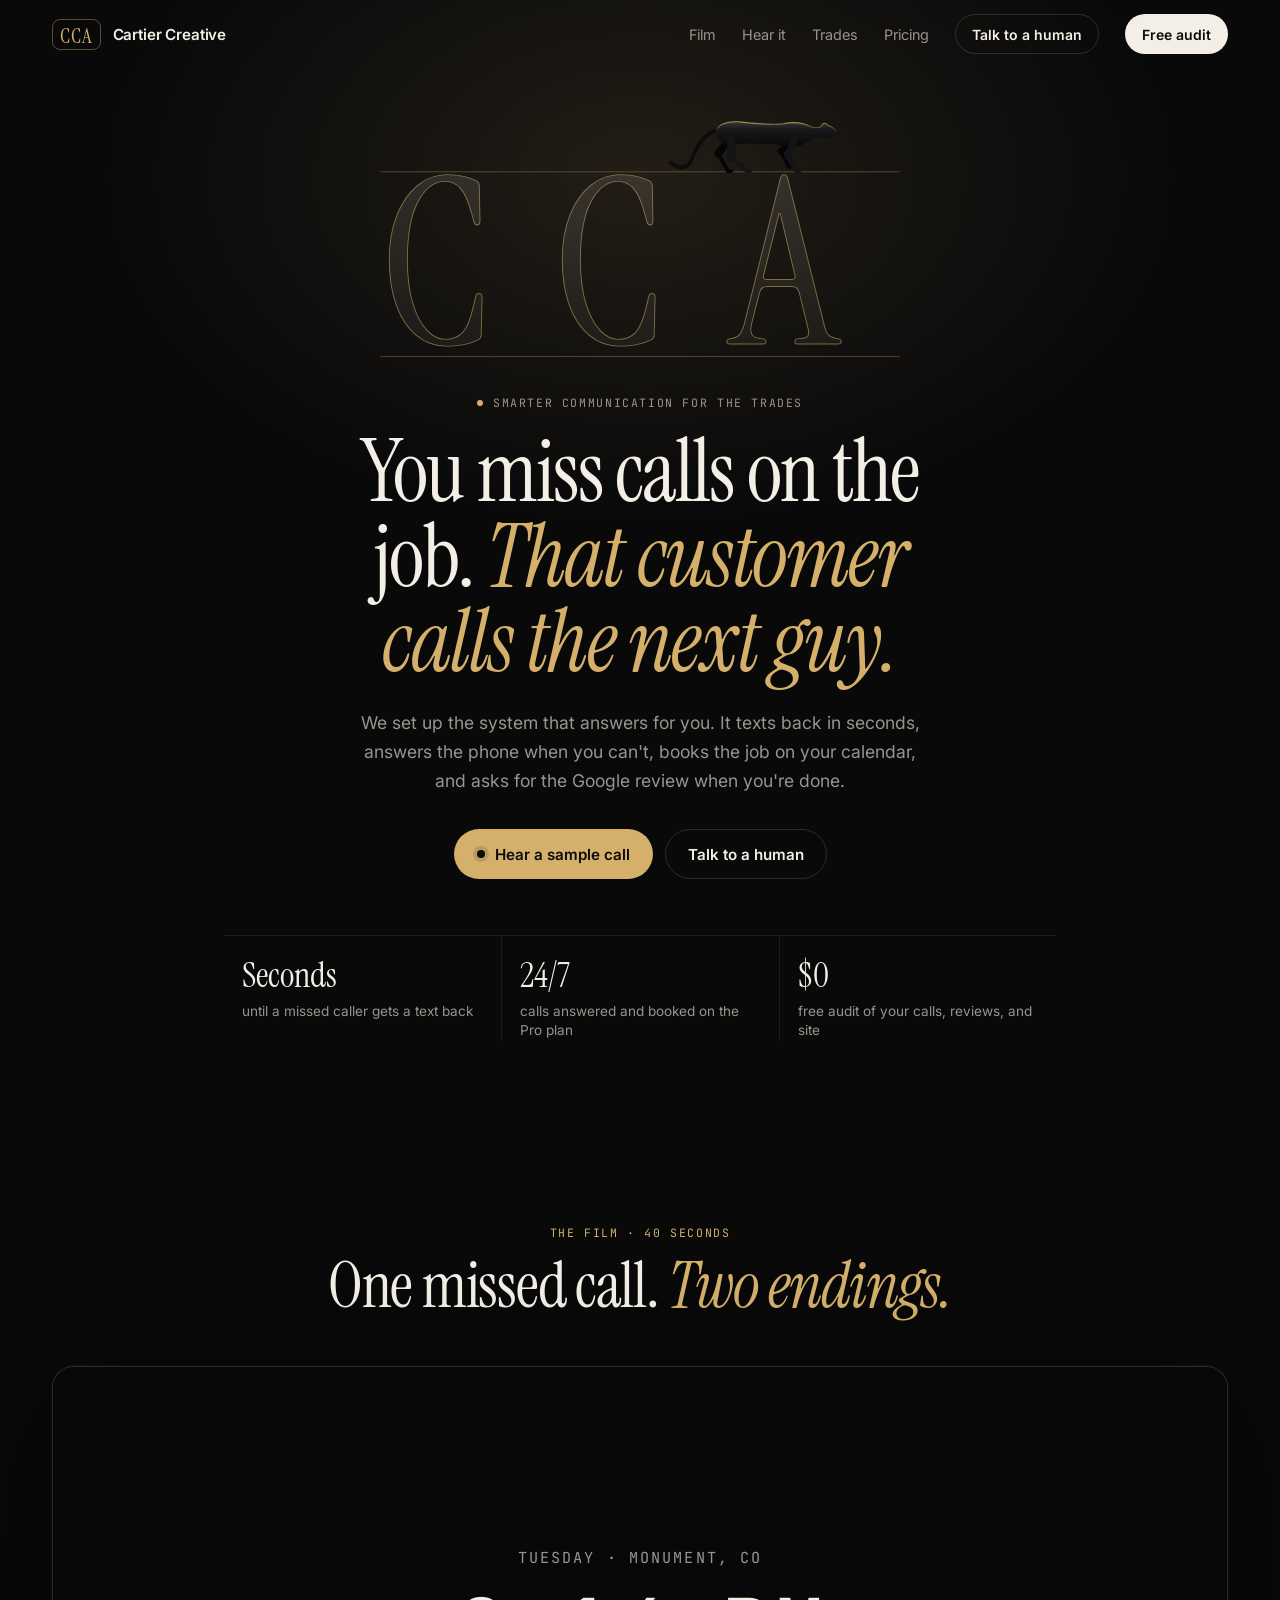
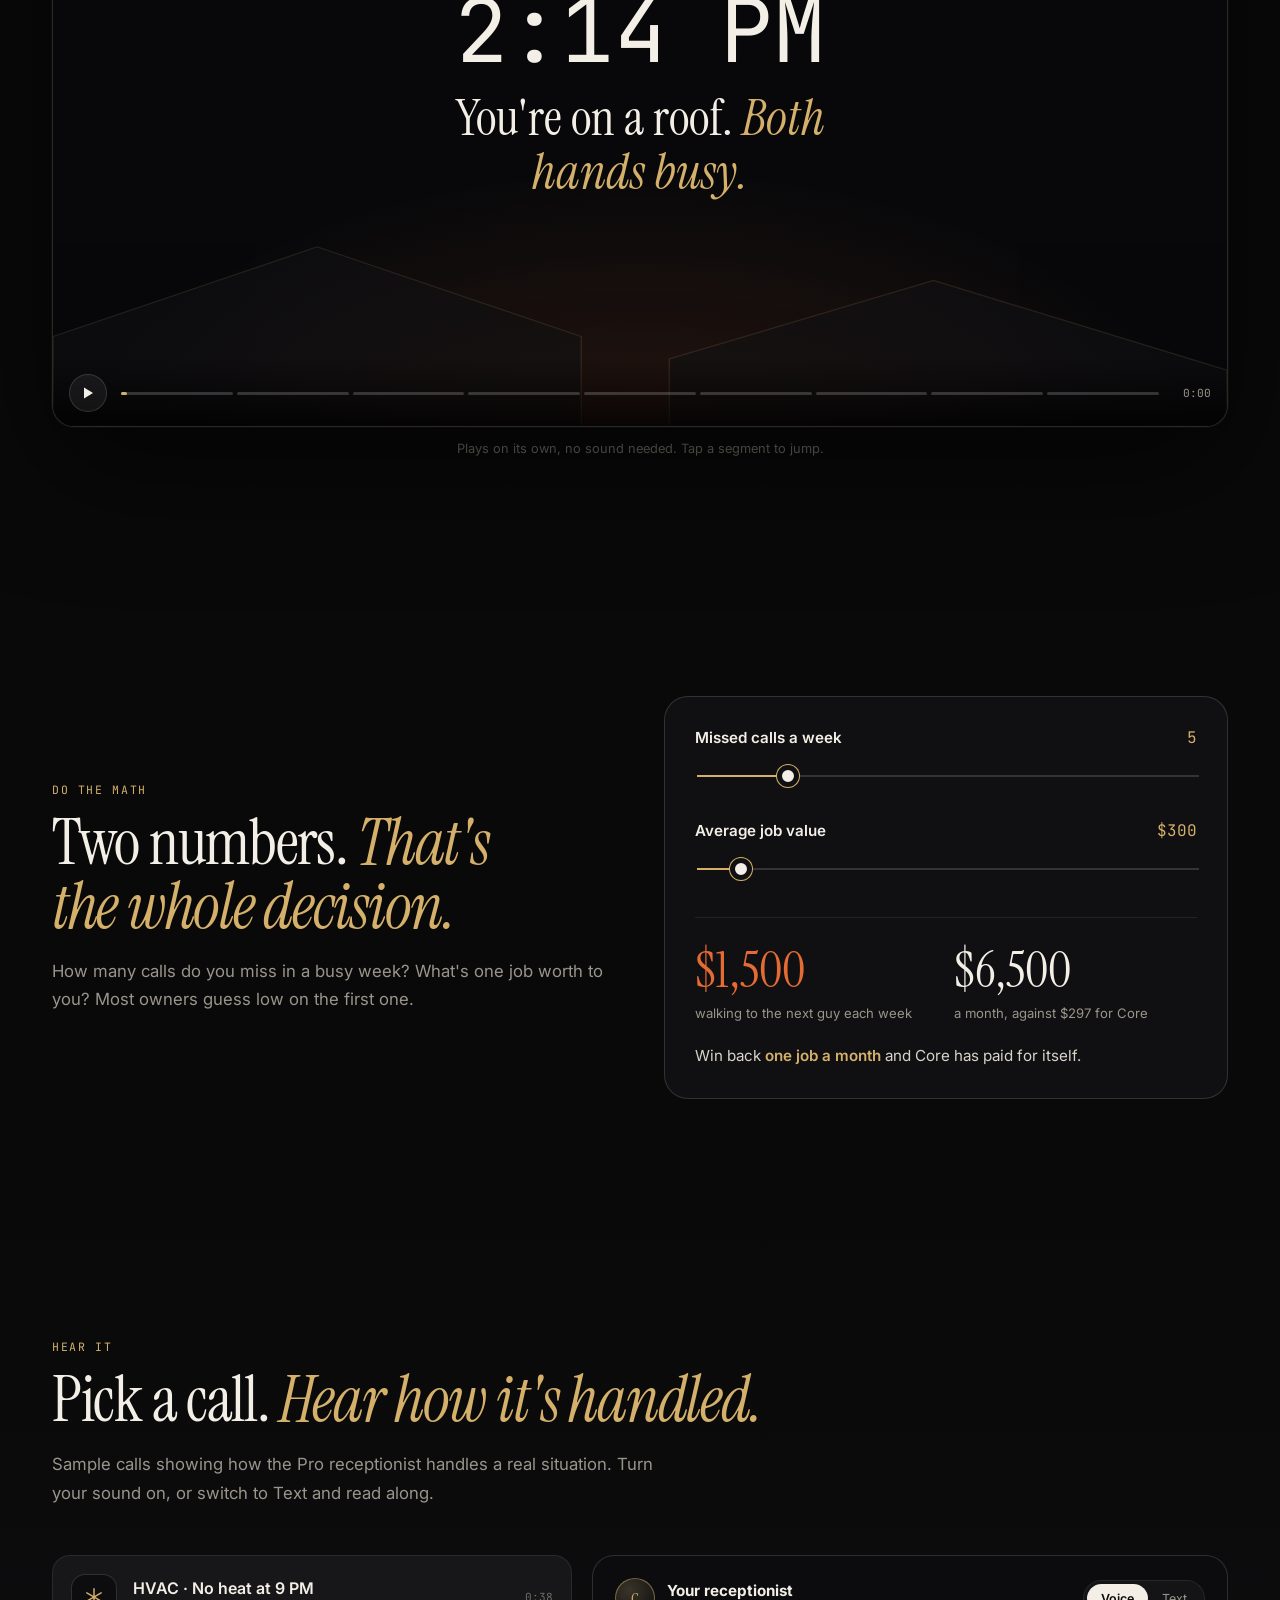
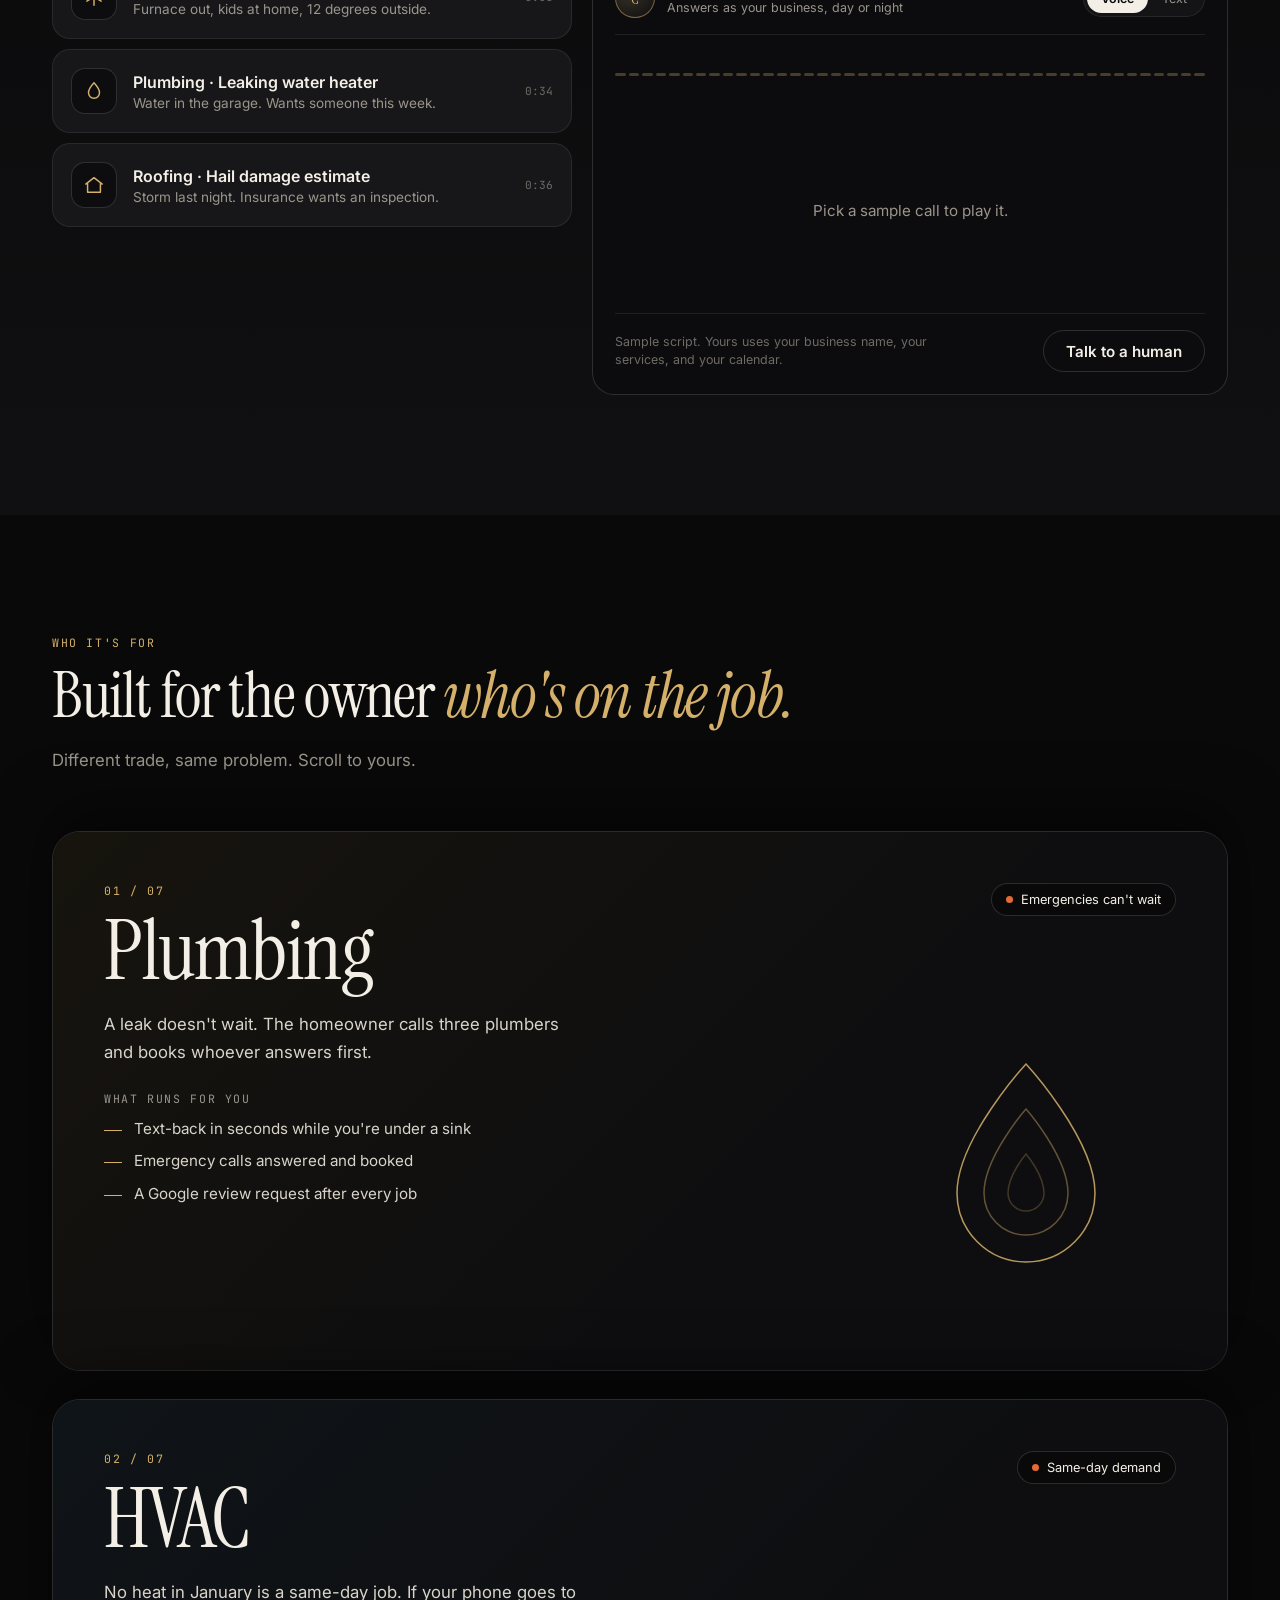
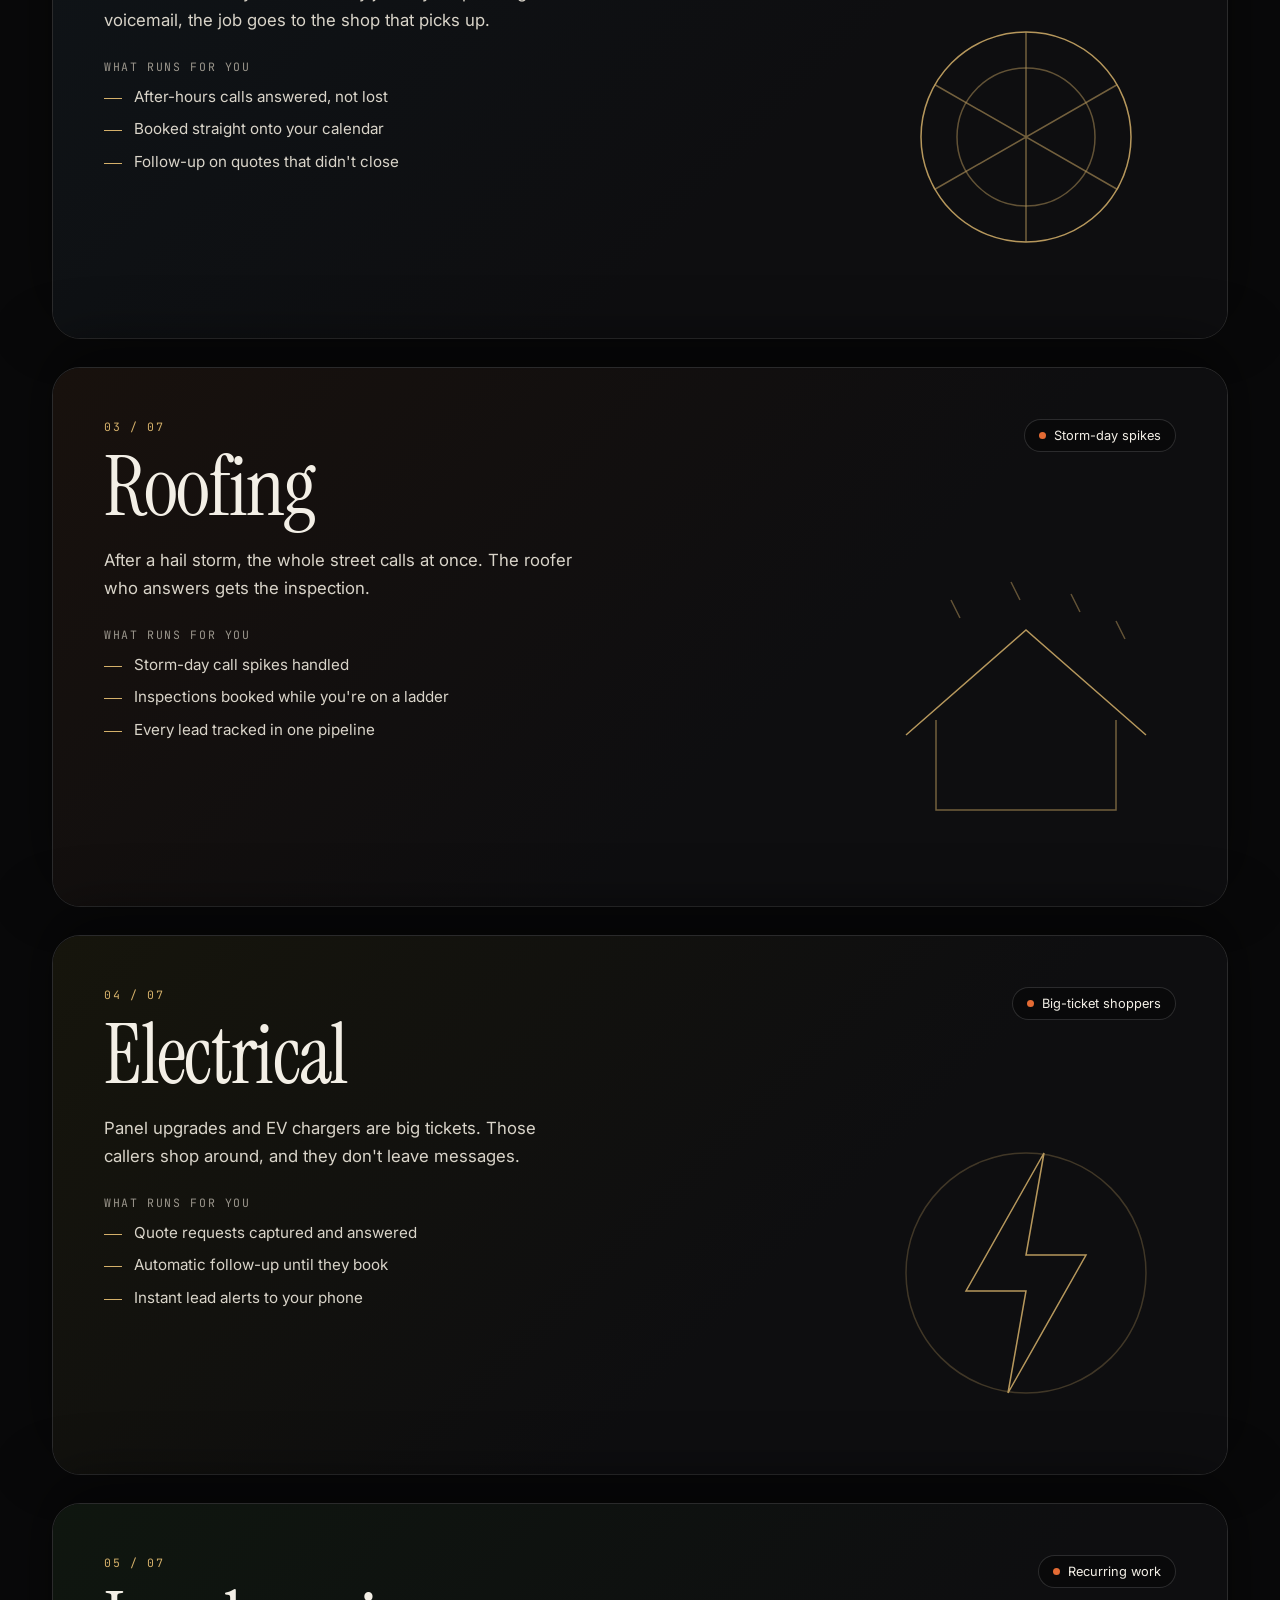
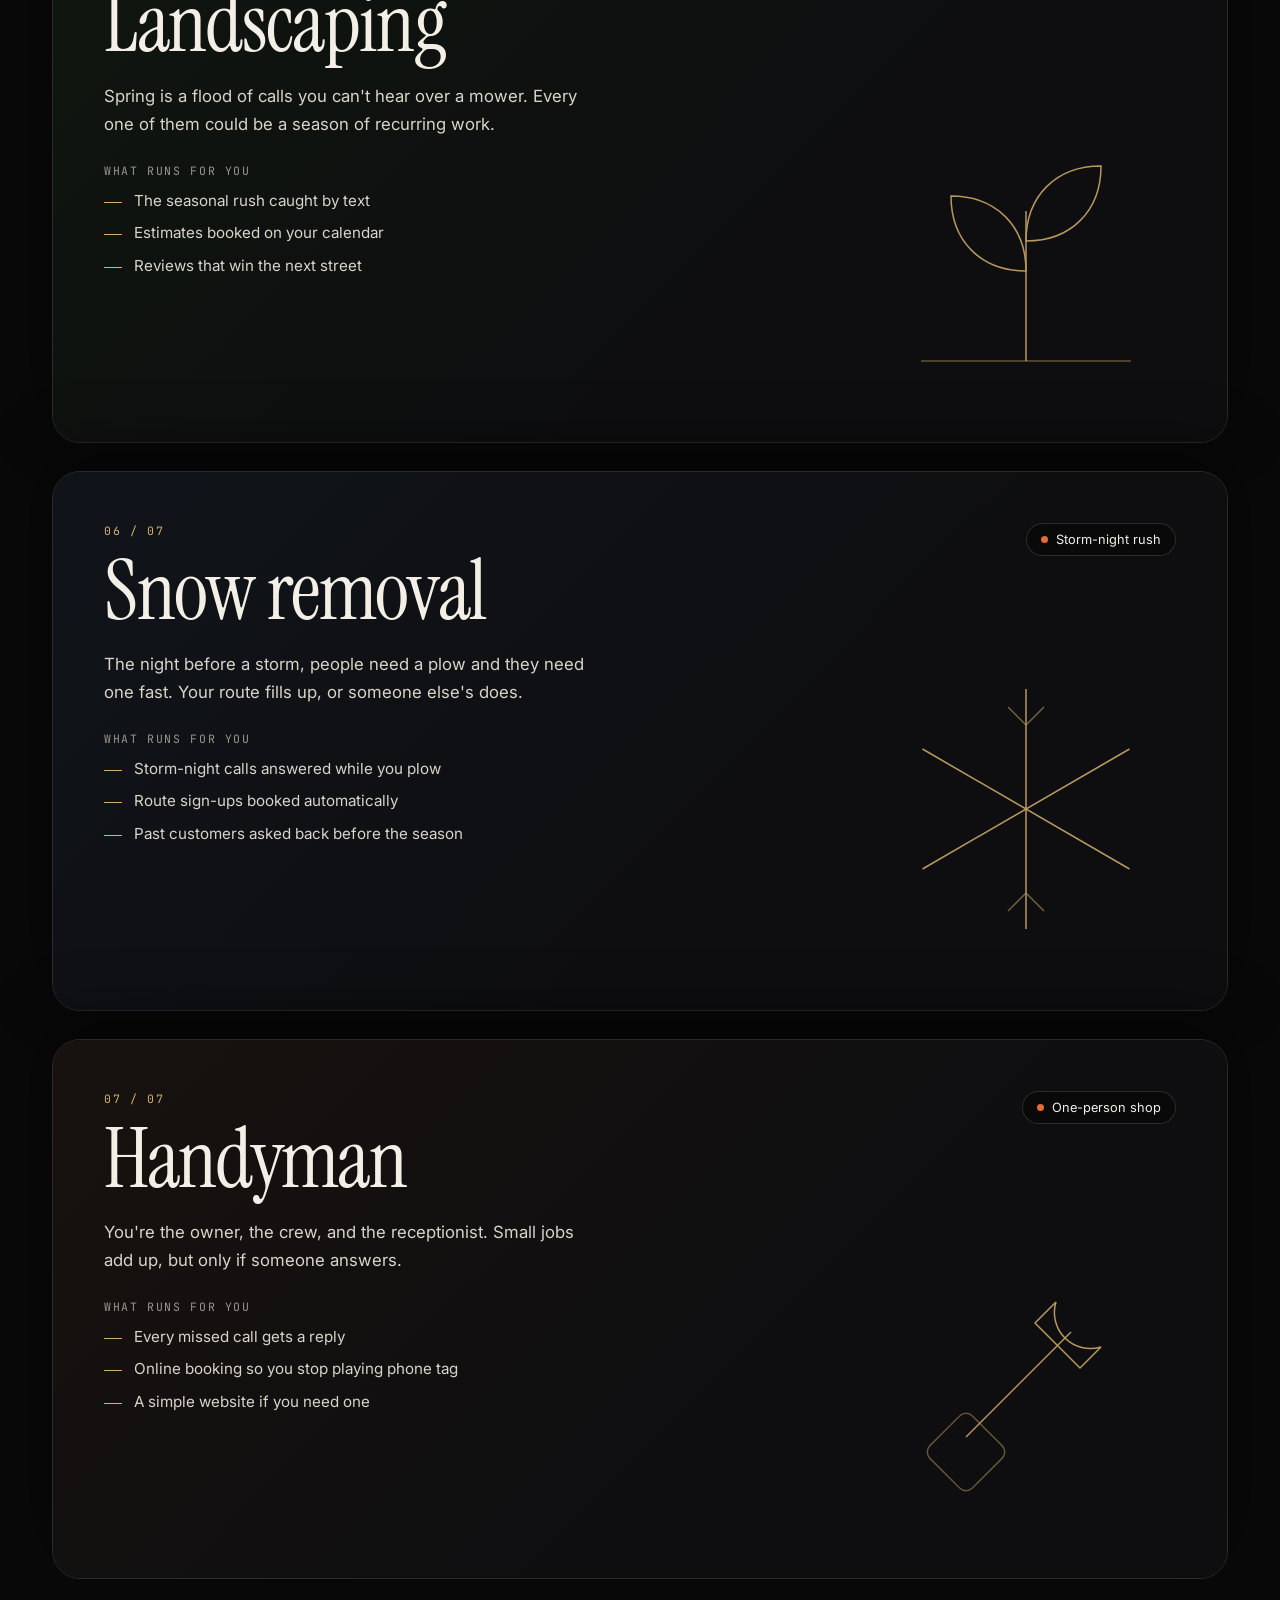
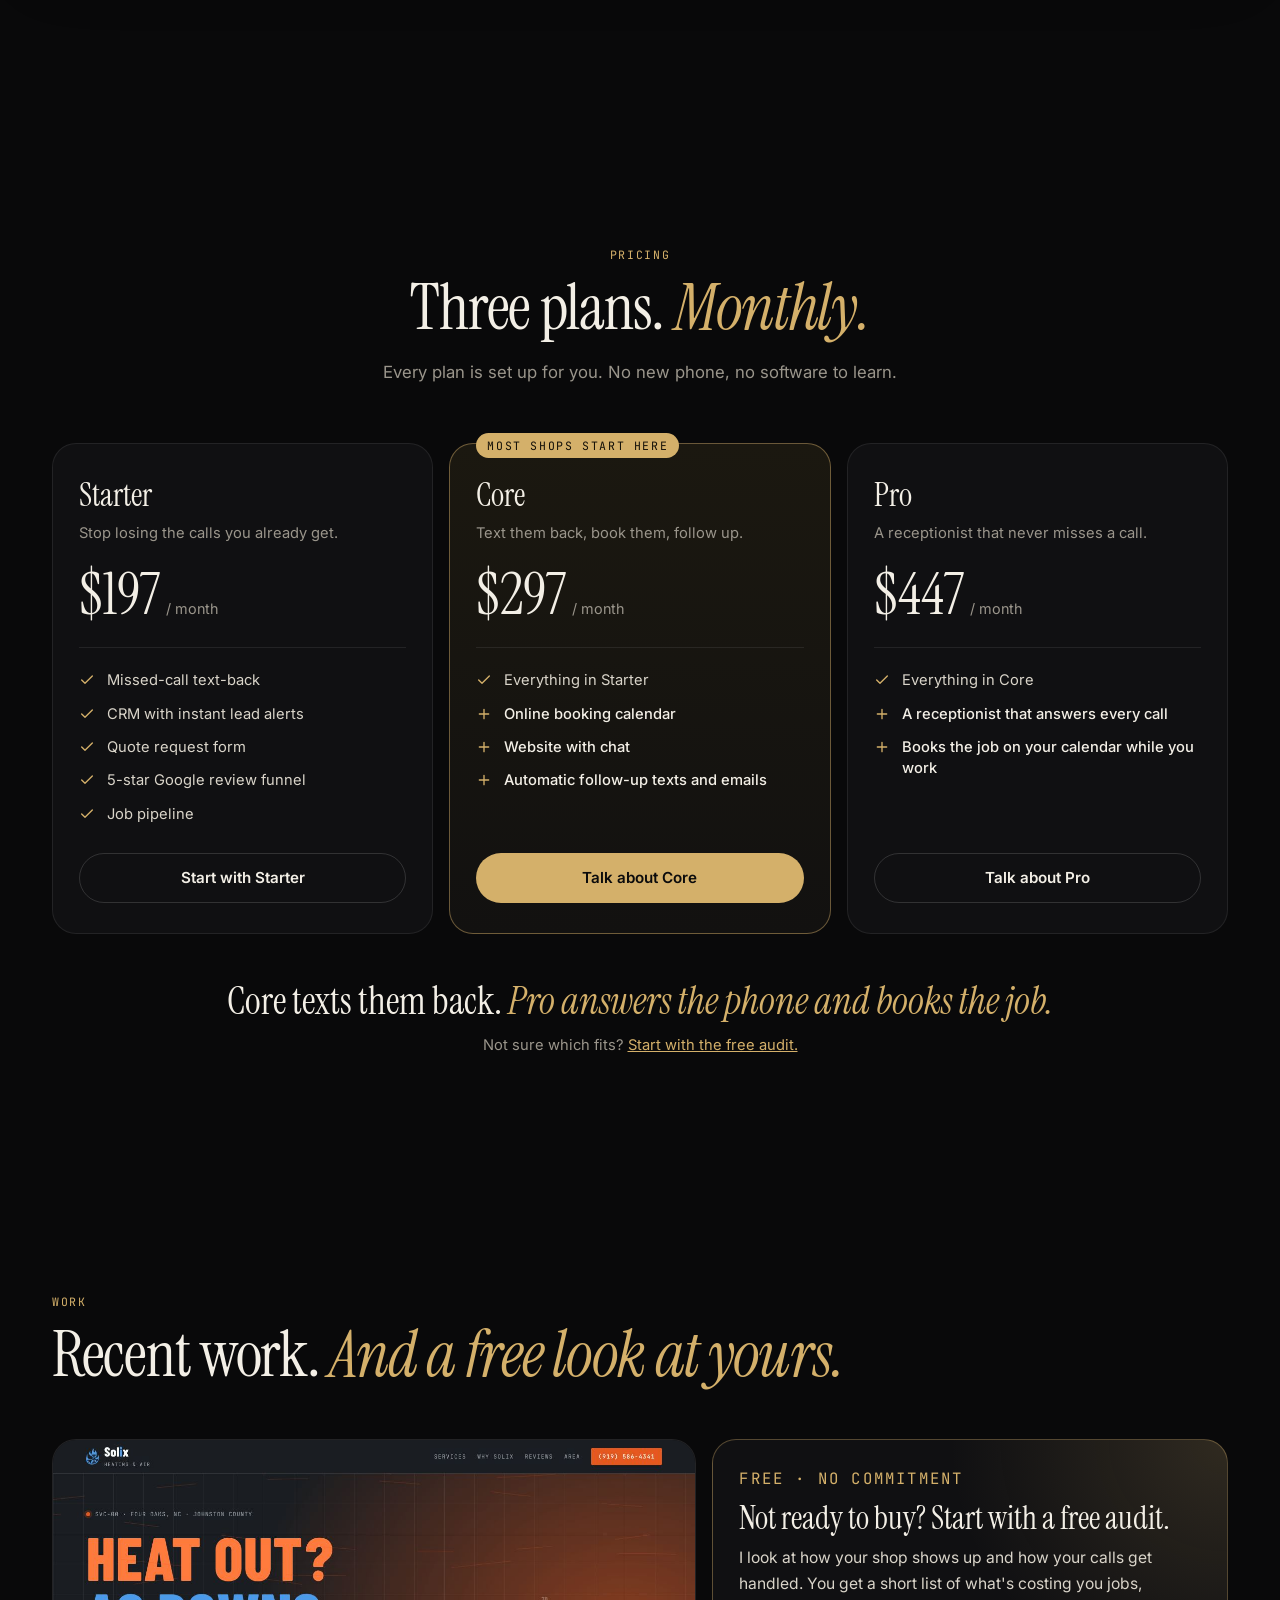
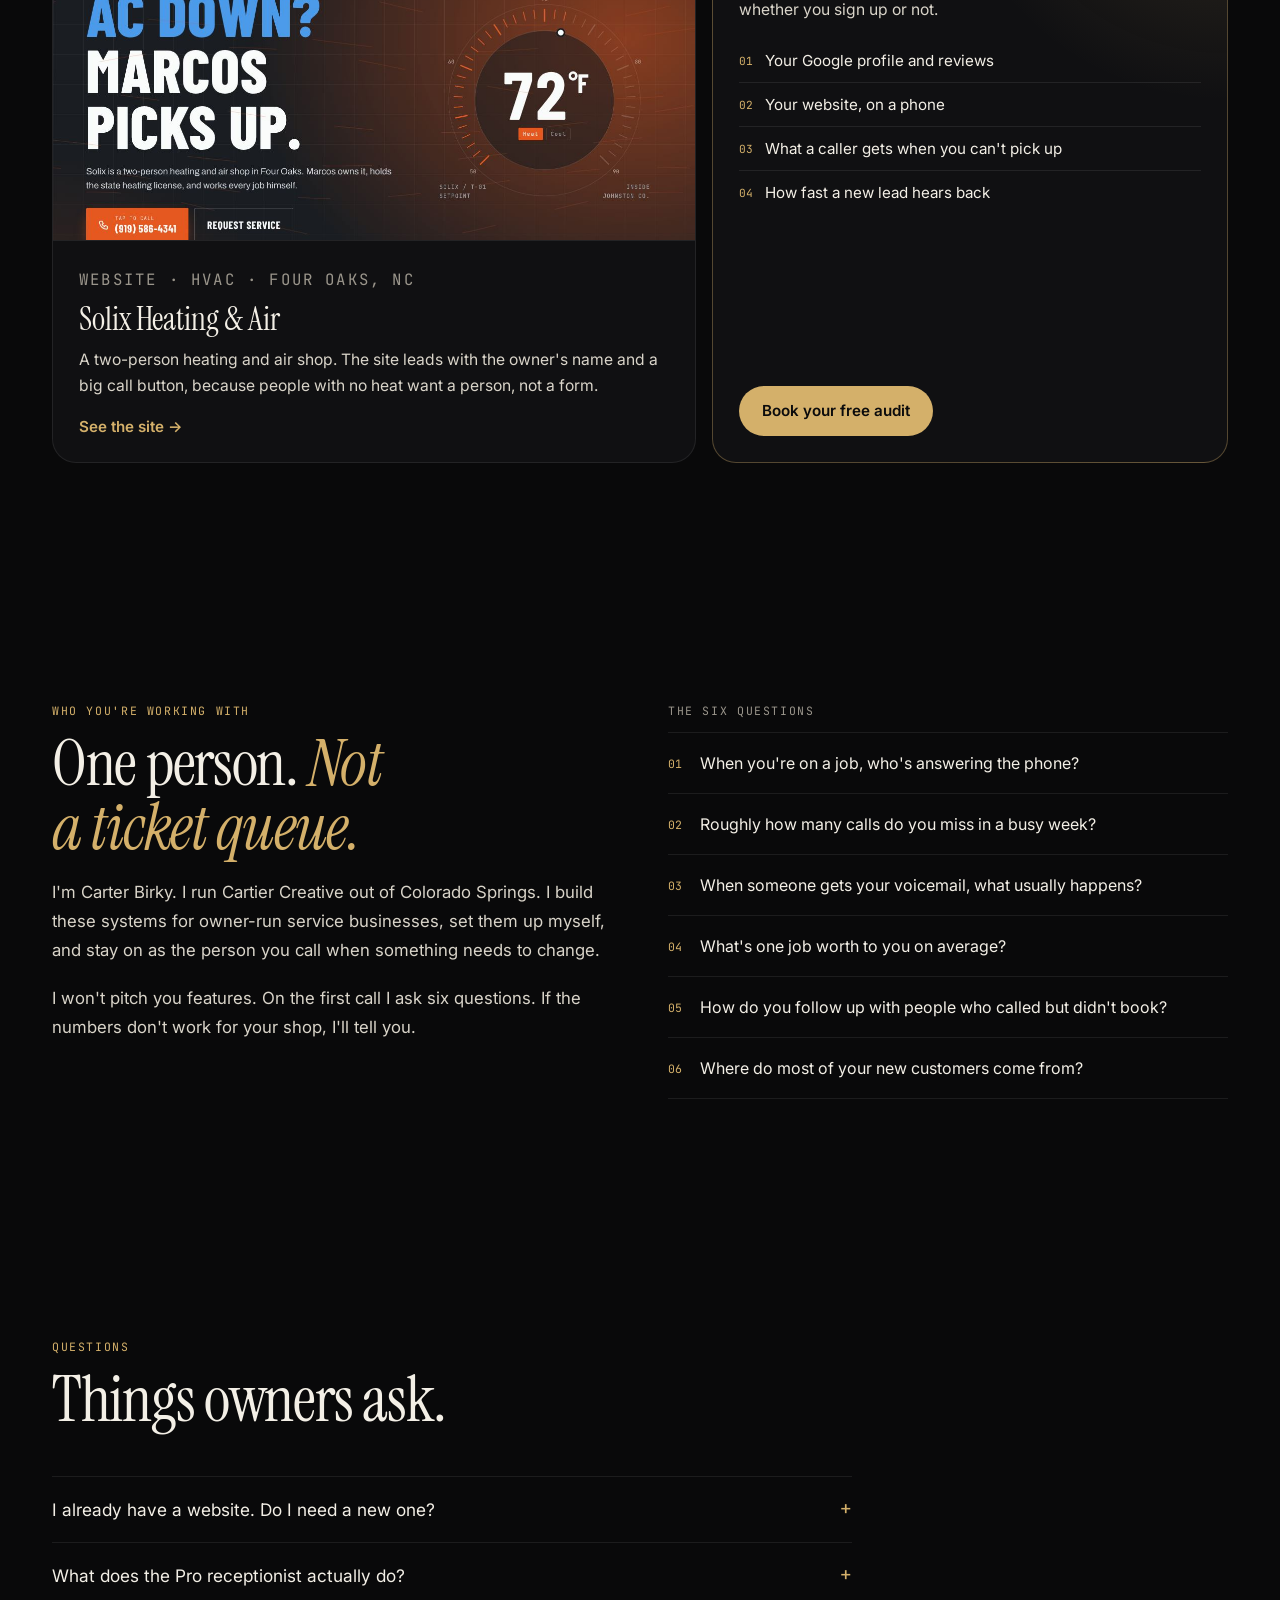
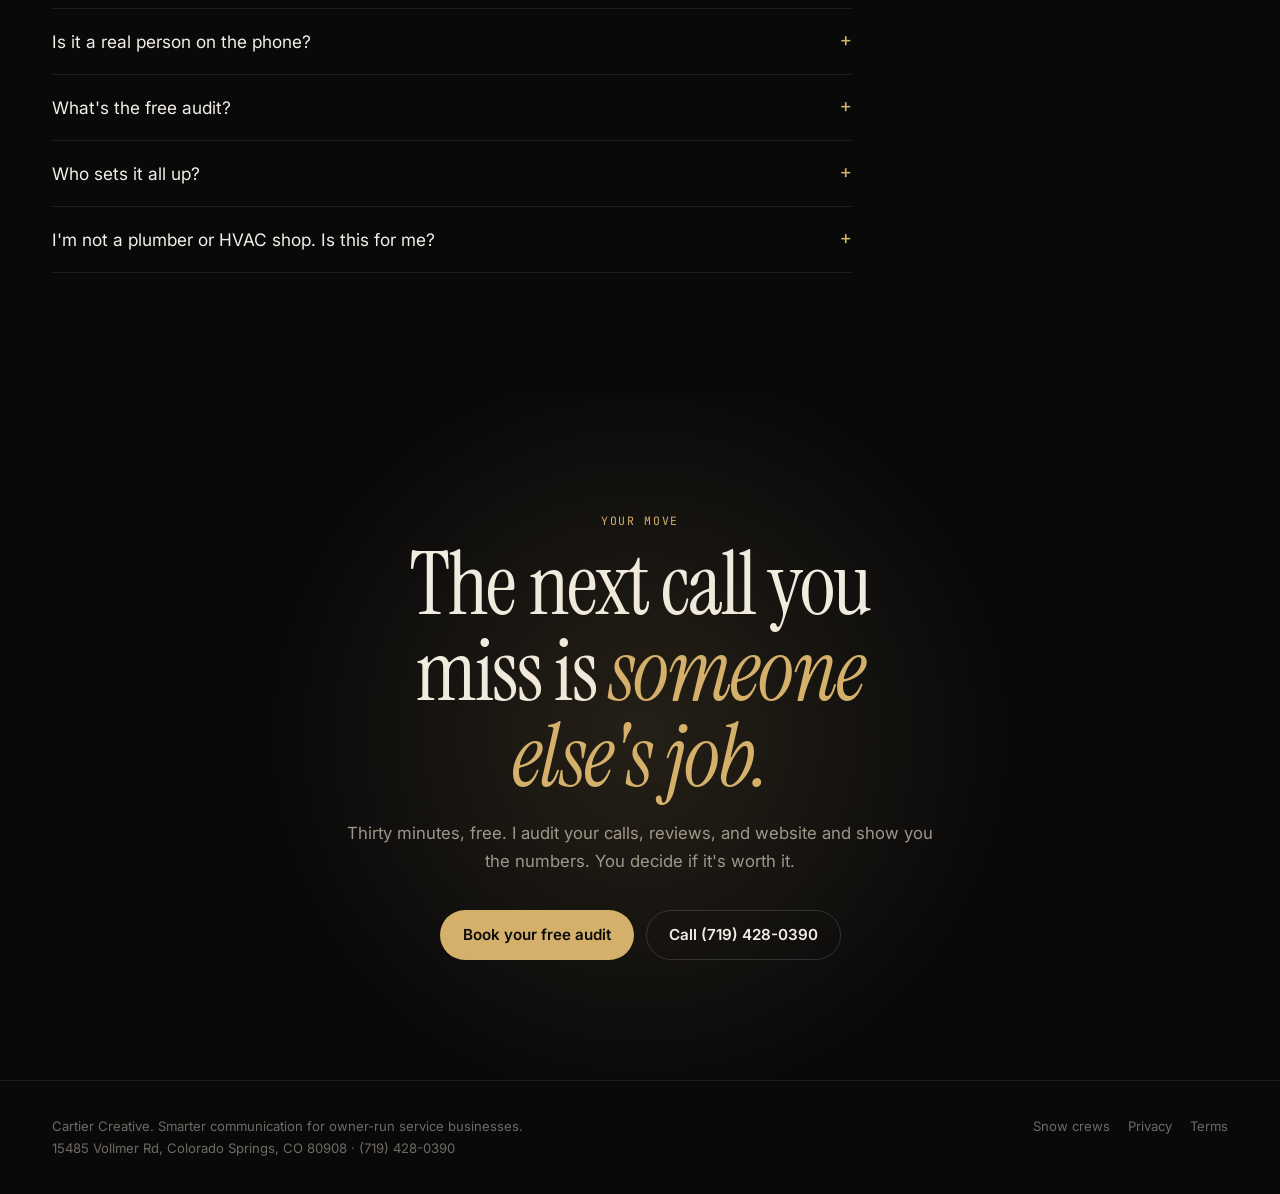
==== commit 8f11b6d4: "Panther walks across CCA from the second C and stops past the A Co-Authored-By: Claude Opus 5.5 <nor" ====
--- a/index.html
+++ b/index.html
@@ -88,16 +88,10 @@
 .cca .fillL{fill:url(#letterFill);stroke:none;opacity:0;animation:fadein 1.2s ease 1.2s forwards}
 @keyframes draw{to{stroke-dashoffset:0}}
 @keyframes fadein{to{opacity:1}}
-.leaper{opacity:0;offset-path:path("M -130 190 C 60 120, 270 115, 425 26");offset-rotate:auto;offset-distance:0%;
-  animation:leap 1.15s cubic-bezier(.45,.05,.4,1) 1.2s forwards}
-@keyframes leap{0%{opacity:0;offset-distance:0%}10%{opacity:1}88%{opacity:1}100%{opacity:0;offset-distance:100%}}
-.lier{opacity:0;transform-box:fill-box;transform-origin:50% 100%;animation:land .6s var(--ease) 2.25s forwards}
-@keyframes land{0%{opacity:0;transform:translateY(-6px) scaleY(.9)}60%{opacity:1;transform:translateY(1px) scaleY(.97)}100%{opacity:1;transform:none}}
-.eye{opacity:0;animation:eye 5s ease 2.9s infinite}
+.walker{opacity:0}
+.ledge{stroke-dasharray:560;stroke-dashoffset:560;animation:draw 1.4s var(--ease) .5s forwards}
+.eye{opacity:0;animation:eye 5s ease 1.6s infinite}
 @keyframes eye{0%{opacity:0}8%,88%{opacity:1}91%,93%{opacity:.05}96%,100%{opacity:1}}
-.rosettes{opacity:0;animation:fadein 1.6s ease 2.8s forwards}
-.sweep{animation:sweep 6s ease-in-out 3.2s infinite;transform:translateX(-160px)}
-@keyframes sweep{0%{transform:translateX(-160px)}45%,100%{transform:translateX(380px)}}
 .baseline{stroke-dasharray:560;stroke-dashoffset:560;animation:draw 1.2s var(--ease) 2.3s forwards}
 
 section{position:relative;padding:120px 0}
@@ -330,7 +324,6 @@
 
 @media (prefers-reduced-motion:reduce){
   html{scroll-behavior:auto}
-  .leaper{display:none}
   *,*::before,*::after{animation-duration:.001s!important;animation-delay:0s!important;animation-iteration-count:1!important;transition-duration:.001s!important}
   .reveal{opacity:1;transform:none}
 }
@@ -373,23 +366,27 @@
             <linearGradient id="sheenG" x1="0" x2="1">
               <stop offset="0" stop-color="#d4b06a" stop-opacity="0"/><stop offset=".5" stop-color="#d4b06a" stop-opacity=".2"/><stop offset="1" stop-color="#d4b06a" stop-opacity="0"/>
             </linearGradient>
-            <path id="pBody" d="M306 56 C304 46 296 38 288 37 C287 31 283 26 279 27 C275 28 274 34 274 40 C264 44 254 52 244 57 C218 61 186 62 160 62 C144 62 128 62 116 66 C104 70 98 80 100 90 C101 95 104 99 110 100 L304 100 C311 99 311 92 304 91 C288 90 272 90 262 89 C256 85 255 77 260 71 C266 66 276 66 286 67 C296 67 304 64 306 60 C307 59 307 57 306 56 Z M108 80 C96 92 90 112 92 132 C93 142 98 150 104 151 C109 151 110 146 106 144 C101 141 99 134 100 124 C101 108 106 96 114 88 Z"/>
-            <clipPath id="pClip"><use href="#pBody"/></clipPath>
+            <linearGradient id="fur2" x1="0" y1="0" x2="0" y2="1">
+              <stop offset="0" stop-color="#3a3731"/><stop offset=".3" stop-color="#19191b"/><stop offset="1" stop-color="#080809"/>
+            </linearGradient>
+            <linearGradient id="rim2" x1="0" y1="0" x2="0" y2="1">
+              <stop offset="0" stop-color="#d4b06a" stop-opacity=".8"/><stop offset=".45" stop-color="#d4b06a" stop-opacity="0"/>
+            </linearGradient>
           </defs>
           <text class="fillL" x="0" y="218">C</text><text class="draw" x="0" y="218">C</text>
           <text class="fillL" x="186" y="218">C</text><text class="draw" x="186" y="218">C</text>
           <text class="fillL" x="378" y="218">A</text><text class="draw" x="378" y="218">A</text>
           <line class="baseline" x1="0" y1="232" x2="560" y2="232" stroke="rgba(212,176,106,.35)" stroke-width="1"/>
-          <g class="leaper"><path transform="scale(.42) translate(-175 -55)" fill="#121214" stroke="rgba(212,176,106,.55)" stroke-width="1.6" d="M330 44 C327 36 320 31 312 30 C310 24 306 20 302 21 C299 22 298 27 298 31 C280 30 250 26 220 28 C190 30 160 36 130 40 C118 42 108 44 100 46 C80 44 40 38 6 34 C0 34 -1 40 4 41 C40 46 76 52 96 56 C88 62 66 72 40 82 C32 85 34 93 42 90 C70 82 96 74 116 68 C128 70 140 72 152 70 C186 66 220 64 248 62 C272 64 306 68 344 70 C352 71 353 63 346 62 C318 58 296 54 286 52 C298 52 314 52 324 50 C330 49 332 46 330 44 Z"/></g>
-          <g transform="translate(308 -25) scale(.62)"><g class="lier">
-            <use href="#pBody" fill="url(#fur)"/>
-            <g clip-path="url(#pClip)">
-              <rect class="rosettes" x="80" y="20" width="240" height="140" fill="url(#ros)"/>
-              <rect class="sweep" x="-60" y="20" width="70" height="140" fill="url(#sheenG)"/>
+          <line class="ledge" x1="0" y1="33" x2="560" y2="33" stroke="rgba(212,176,106,.35)" stroke-width="1"/>
+          <g class="walker" id="walker" transform="translate(240 33)">
+            <g id="wBody">
+              <path id="wTail" fill="none" stroke="#0c0c0d" stroke-width="4.2" stroke-linecap="round"/>
+              <g id="farLegs" fill="none" stroke="#050506" stroke-linecap="round" stroke-linejoin="round"></g>
+              <path id="wTorso" fill="url(#fur2)" stroke="url(#rim2)" stroke-width="1.1" d="M-52 -43.0 C-51 -51.0 -41 -55.0 -28 -54.0 C-10 -52.0 6 -50.0 20 -52.0 C30 -54.0 41 -53.0 49 -49.0 C53 -47.0 57 -47.0 61 -49.0 C62 -53.0 66 -54.0 68 -50.0 C72 -49.0 76 -46.0 78 -42.0 C79 -39.0 77 -37.0 74 -37.0 C69 -36.0 63 -36.0 59 -38.0 C53 -36.0 45 -32.0 38 -28.0 C30 -26.0 20 -28.0 10 -30.0 C-6 -31.0 -24 -31.0 -37 -30.0 C-46 -30.0 -53 -35.0 -52 -43.0 Z"/>
+              <g id="nearLegs" fill="none" stroke="#141416" stroke-linecap="round" stroke-linejoin="round"></g>
+              <ellipse class="eye" cx="71" cy="-45" rx="1.7" ry=".9" fill="#e6c27a"/>
             </g>
-            <use href="#pBody" fill="none" stroke="url(#rim)" stroke-width="1.4"/>
-            <ellipse class="eye" cx="294" cy="50" rx="3" ry="1.4" fill="#e6c27a"/>
-          </g></g>
+          </g>
         </svg>
       </div>
 
@@ -754,6 +751,58 @@
 </footer>
 
 <script>
+  /* Panther walk: two-bone legs with planted paws, walks from the second C and stops at the end of the A */
+  (function(){
+    var W=document.getElementById('walker'); if(!W) return;
+    var NS='http://www.w3.org/2000/svg', body=document.getElementById('wBody'), tail=document.getElementById('wTail');
+    function mk(g,w1,w2){var a=document.createElementNS(NS,'path'),b=document.createElementNS(NS,'path'),p=document.createElementNS(NS,'ellipse');
+      a.setAttribute('stroke-width',w1);b.setAttribute('stroke-width',w2);p.setAttribute('rx',3.4);p.setAttribute('ry',1.6);p.setAttribute('fill',g.getAttribute('stroke'));
+      g.appendChild(a);g.appendChild(b);g.appendChild(p);return [a,b,p];}
+    var far=document.getElementById('farLegs'), near=document.getElementById('nearLegs');
+    // root x,y ; bone lengths ; bend side ; phase offset ; group
+    var legs=[
+      {x:-36,y:-38,a:23,b:22,s:1,h:1,o:.5, el:mk(far,8,4.2)},
+      {x:32,y:-36,a:20,b:19,s:1,o:.75, el:mk(far,6.5,3.8)},
+      {x:-36,y:-38,a:23,b:22,s:1,h:1,o:0, el:mk(near,9,4.8)},
+      {x:32,y:-36,a:20,b:19,s:1,o:.25, el:mk(near,7.5,4.4)}
+    ];
+    var L=26, beta=.64, T=1.05, v=L/(beta*T), x0=240, x1=468;
+    function foot(p){ if(p<beta) return [L/2-L*(p/beta),0];
+      var s=(p-beta)/(1-beta), e=s*s*(3-2*s); return [-L/2+L*e,-5.5*Math.sin(Math.PI*s)]; }
+    function ik(l,fx,fy){var dx=fx-l.x,dy=fy-l.y,d=Math.min(Math.hypot(dx,dy),l.a+l.b-.01),t=Math.atan2(dy,dx),
+      al=Math.acos(Math.max(-1,Math.min(1,(l.a*l.a+d*d-l.b*l.b)/(2*l.a*d)))),j=t+l.s*al;return [l.x+l.a*Math.cos(j),l.y+l.a*Math.sin(j)];}
+    function draw(ph,bl,bob,tw){
+      legs.forEach(function(l){var f=foot((ph+l.o)%1); var fx=l.x+(1-bl)*f[0]+ (l.h?4:-1), fy=-bob+(1-bl)*f[1];
+        var k=ik(l,fx,fy); l.el[0].setAttribute('d','M'+l.x+' '+l.y+'L'+k[0].toFixed(2)+' '+k[1].toFixed(2));
+        l.el[1].setAttribute('d','M'+k[0].toFixed(2)+' '+k[1].toFixed(2)+'L'+fx.toFixed(2)+' '+(fy-1.5).toFixed(2));
+        l.el[2].setAttribute('cx',(fx+2).toFixed(2));l.el[2].setAttribute('cy',(fy-.6).toFixed(2));});
+      body.setAttribute('transform','translate(0 '+bob.toFixed(2)+')');
+      var w=Math.sin(tw)*5, w2=Math.sin(tw-1.1)*7;
+      tail.setAttribute('d','M-50 -45 C-66 -42 -74 -26 -80 '+(-12+w*.3).toFixed(1)+' C-85 '+(-4+w*.4).toFixed(1)+' -96 '+(-6+w2*.3).toFixed(1)+' -101 '+(-15+w2).toFixed(1));
+    }
+    var reduce=window.matchMedia&&matchMedia('(prefers-reduced-motion: reduce)').matches;
+    if(reduce){W.setAttribute('transform','translate('+x1+' 33)');draw(0,1,0,0);W.style.opacity=1;return;}
+    var start=null, delay=1300, walkDur=(x1-x0)/v*1000, ph=0, last=null, settle=0;
+    draw(0,0,0,0);
+    function tick(now){
+      if(start===null){start=now;last=now;}
+      var t=now-start-delay, dt=Math.min(50,now-last)/1000; last=now;
+      if(t<0){requestAnimationFrame(tick);return;}
+      var u=Math.min(1,t/walkDur), x, sp;
+      // ease out over the last 18% so it slows to a stop
+      var k=.82; x = u<k ? u/(k+(1-k)/2) : (k+(1-k)/2-(1-u)*(1-u)/(2*(1-k)))/(k+(1-k)/2);
+      sp = u<k ? 1 : (1-u)/(1-k);
+      ph=(ph+dt/T*sp)%1;
+      if(u>=1) settle=Math.min(1,settle+dt/.45);
+      var bl=Math.max(settle, u<k?0:Math.pow((u-k)/(1-k),2));
+      W.style.opacity=Math.min(1,t/450);
+      W.setAttribute('transform','translate('+(x0+(x1-x0)*x).toFixed(2)+' 33)');
+      draw(ph,bl,(1-bl)*.9*Math.sin(ph*4*Math.PI),now/1000*(1.4-.8*bl));
+      requestAnimationFrame(tick);
+    }
+    requestAnimationFrame(tick);
+  })();
+
 (function(){
   var reduce = window.matchMedia && matchMedia('(prefers-reduced-motion: reduce)').matches;
 
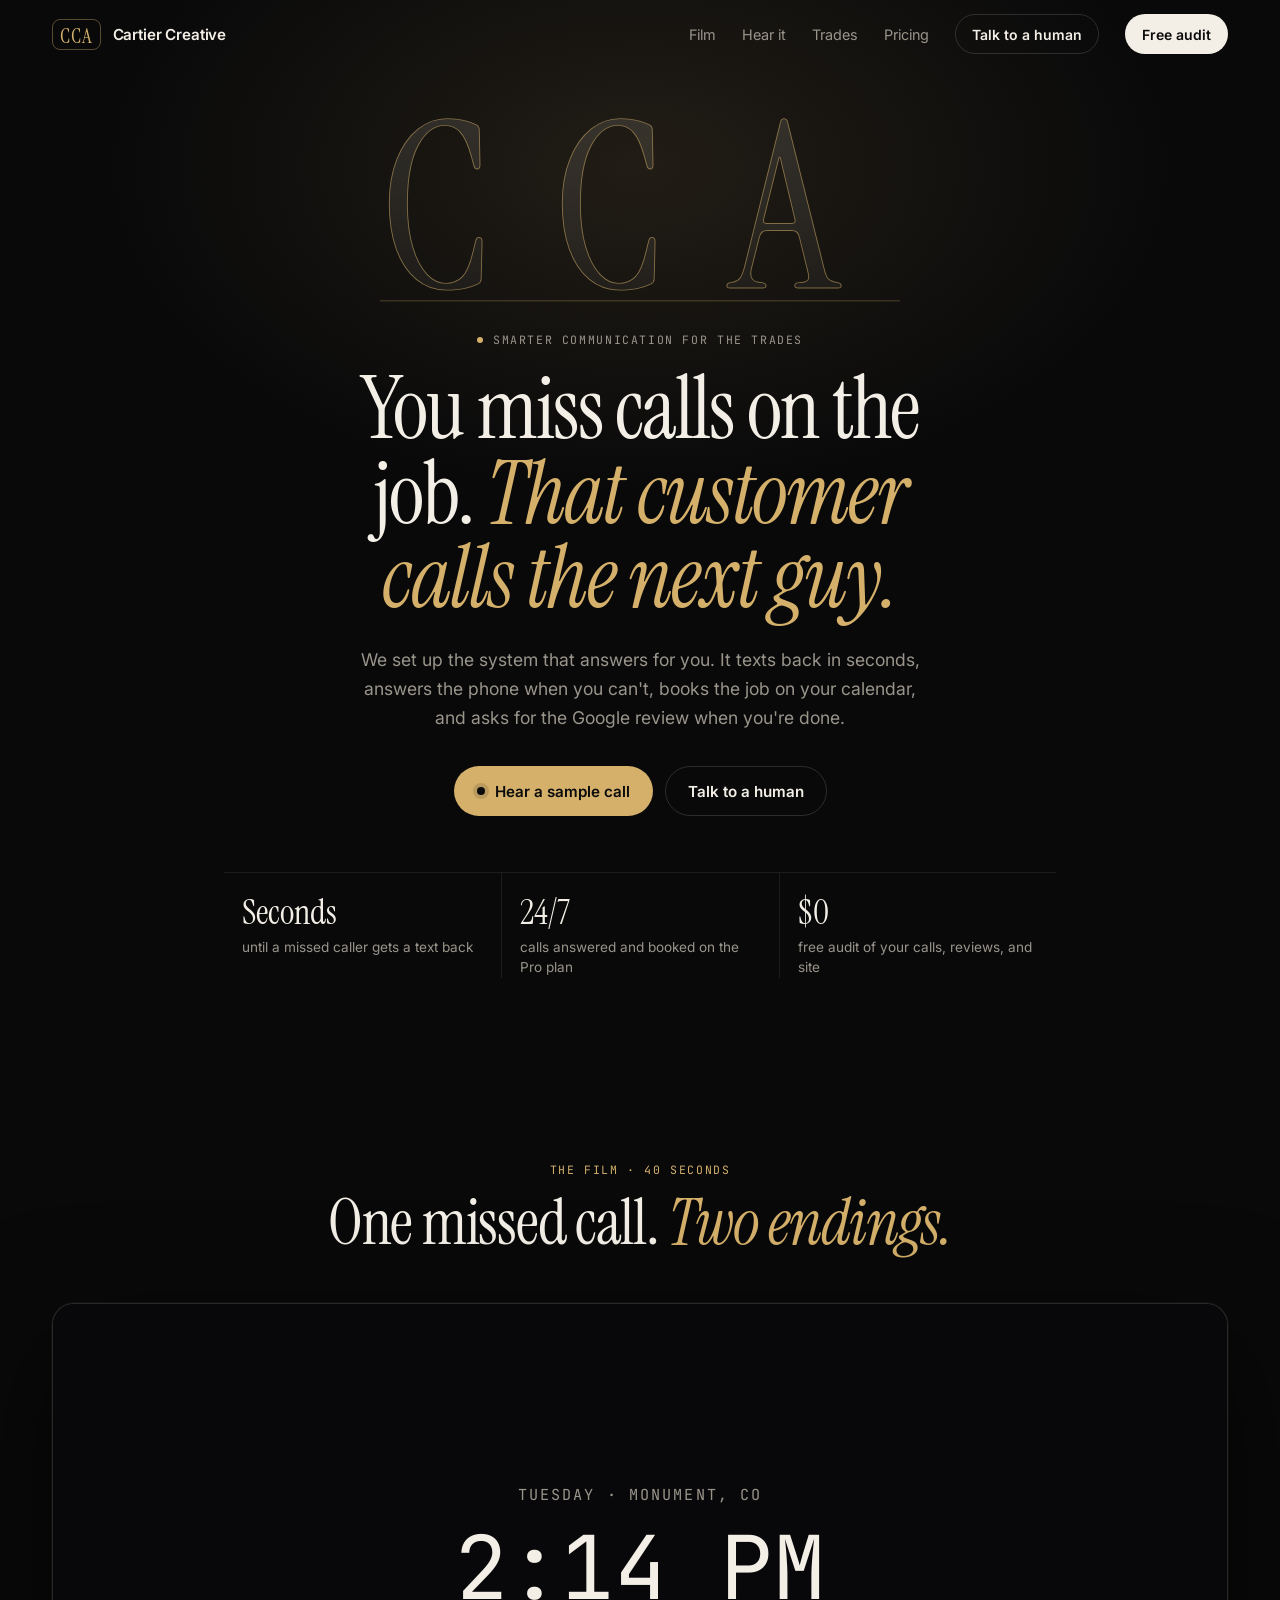
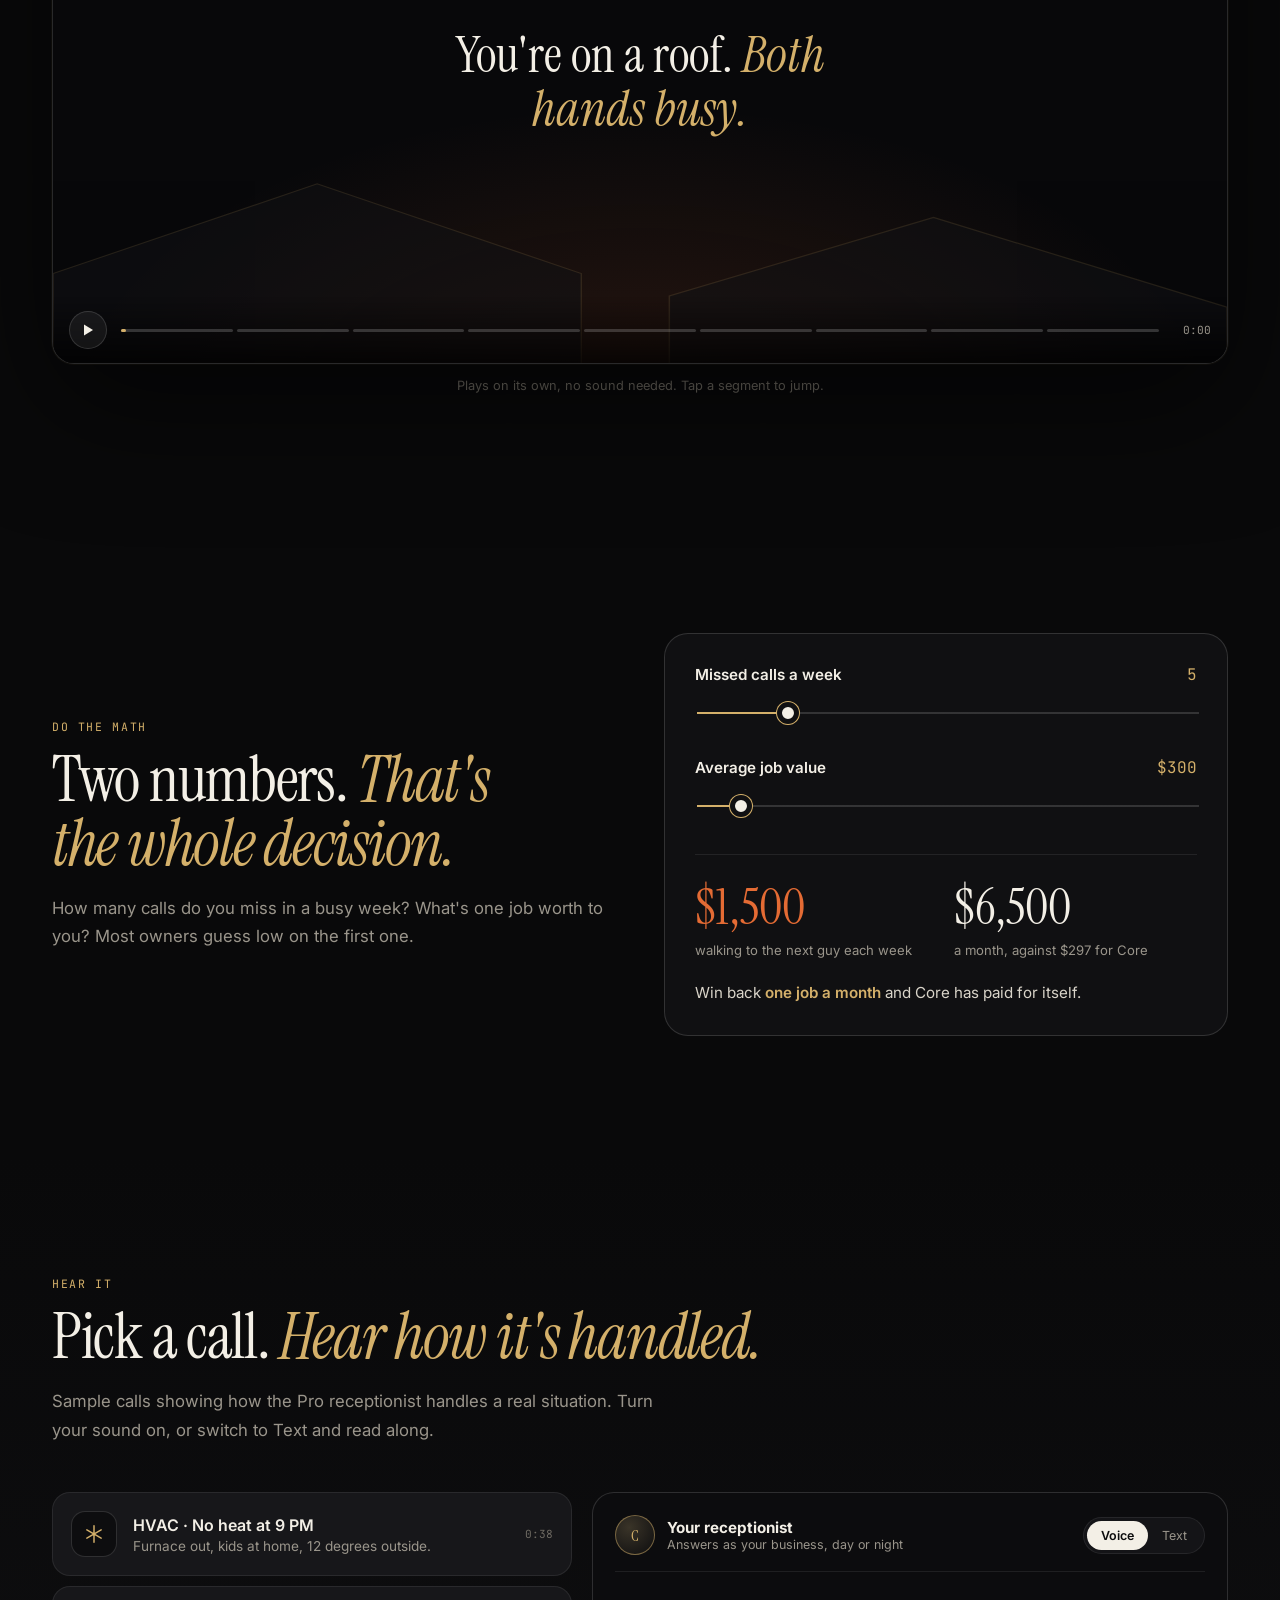
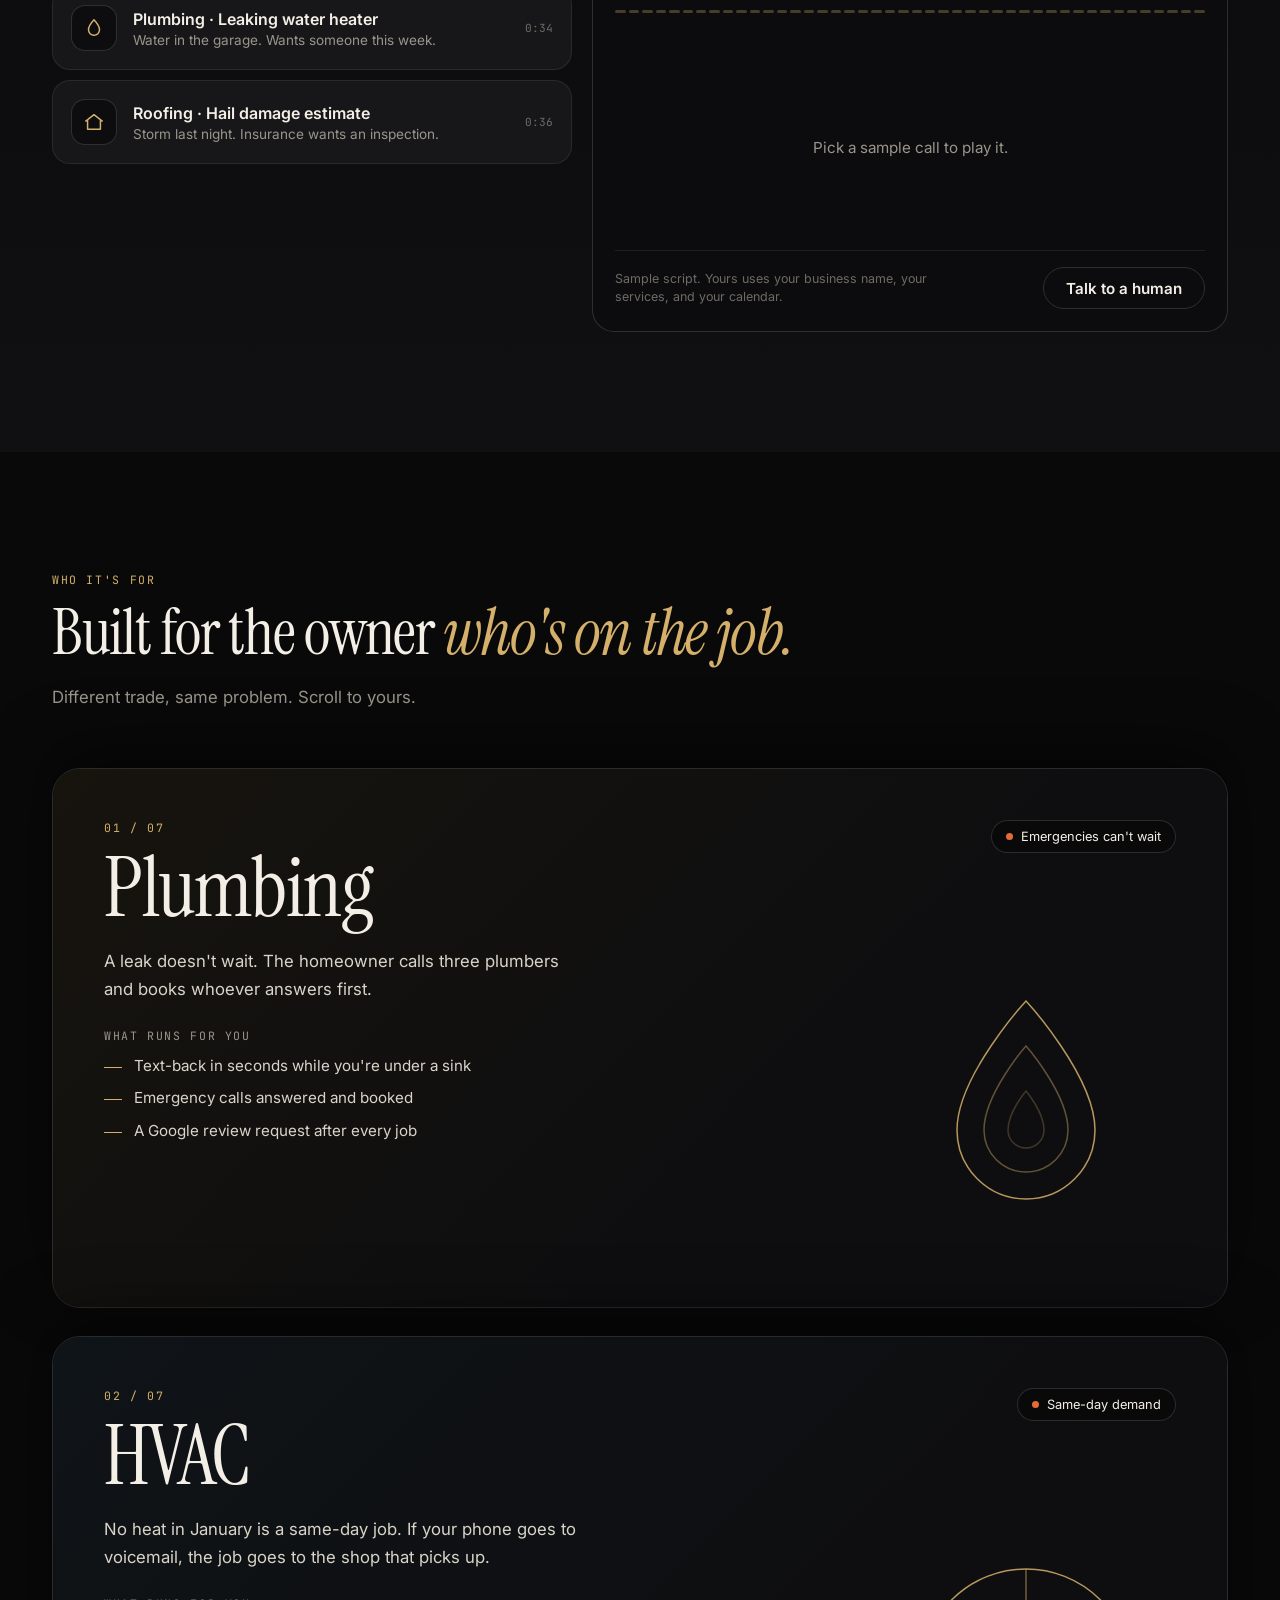
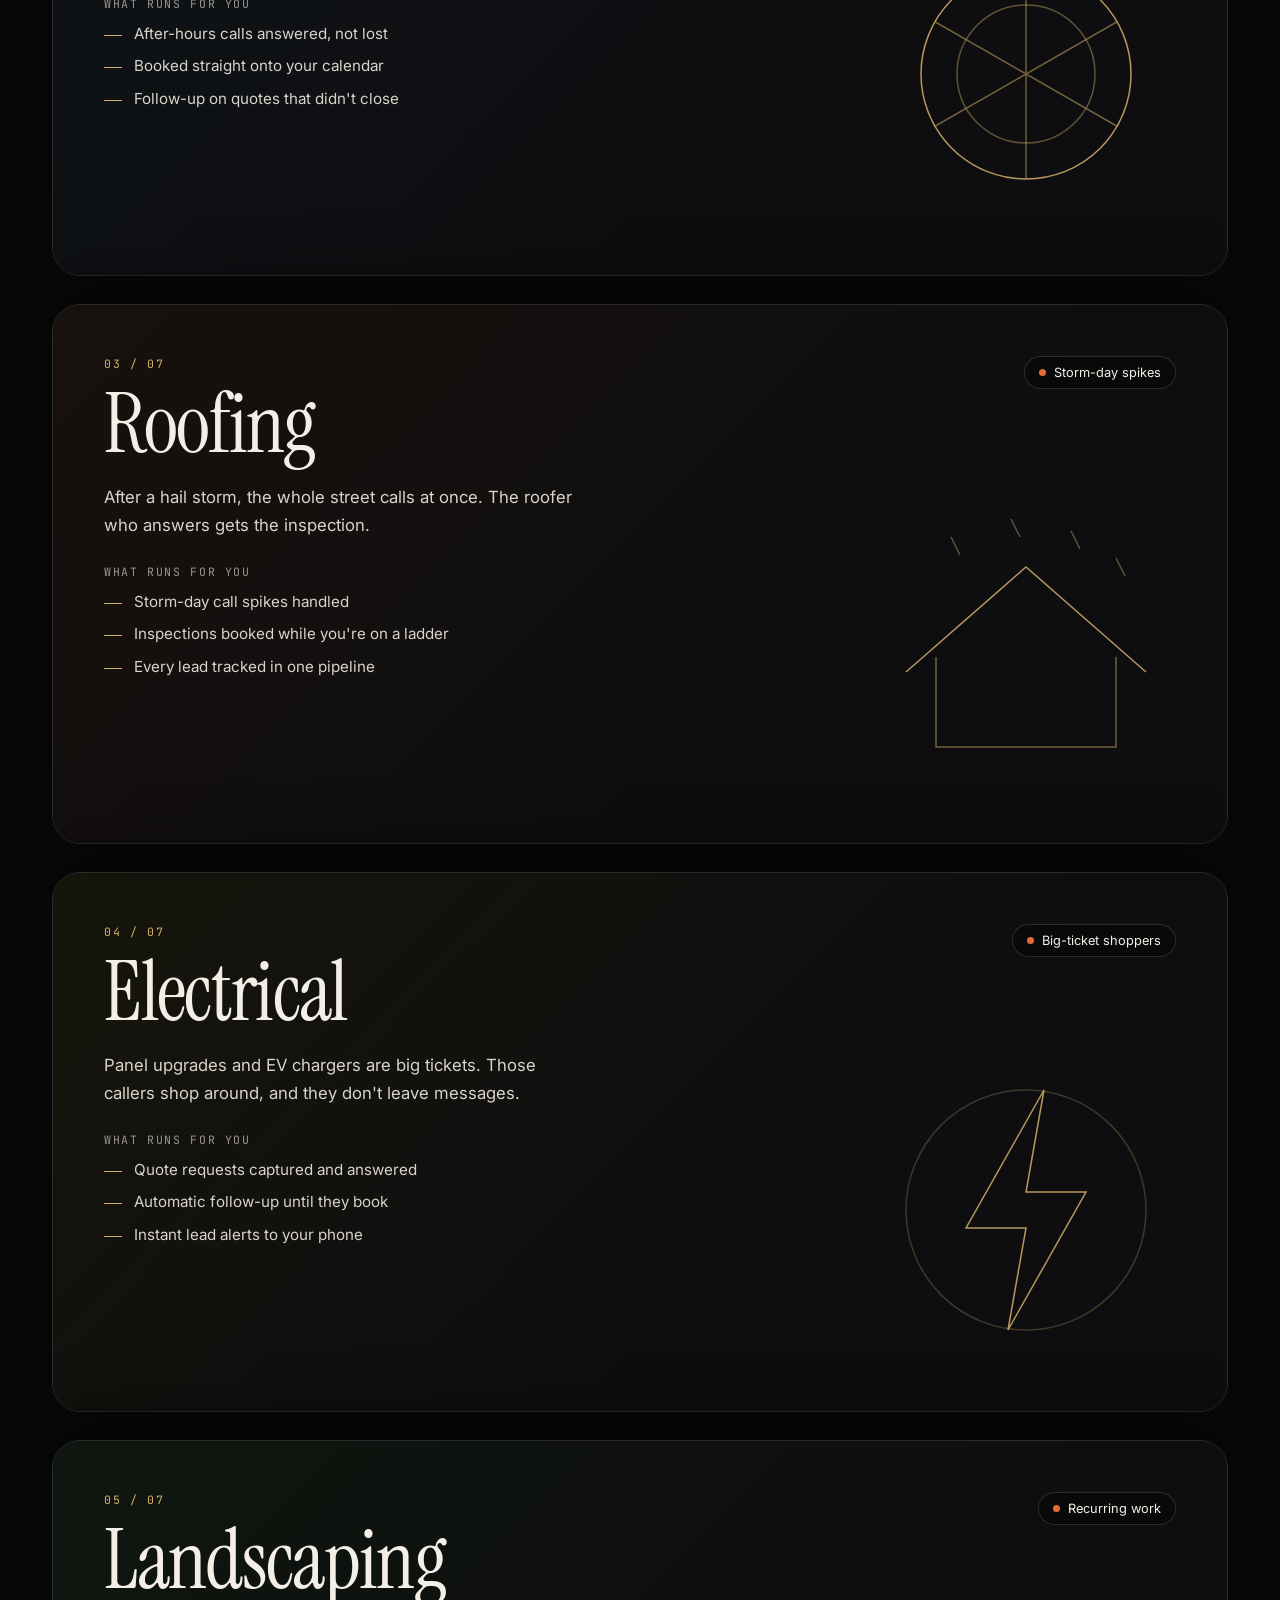
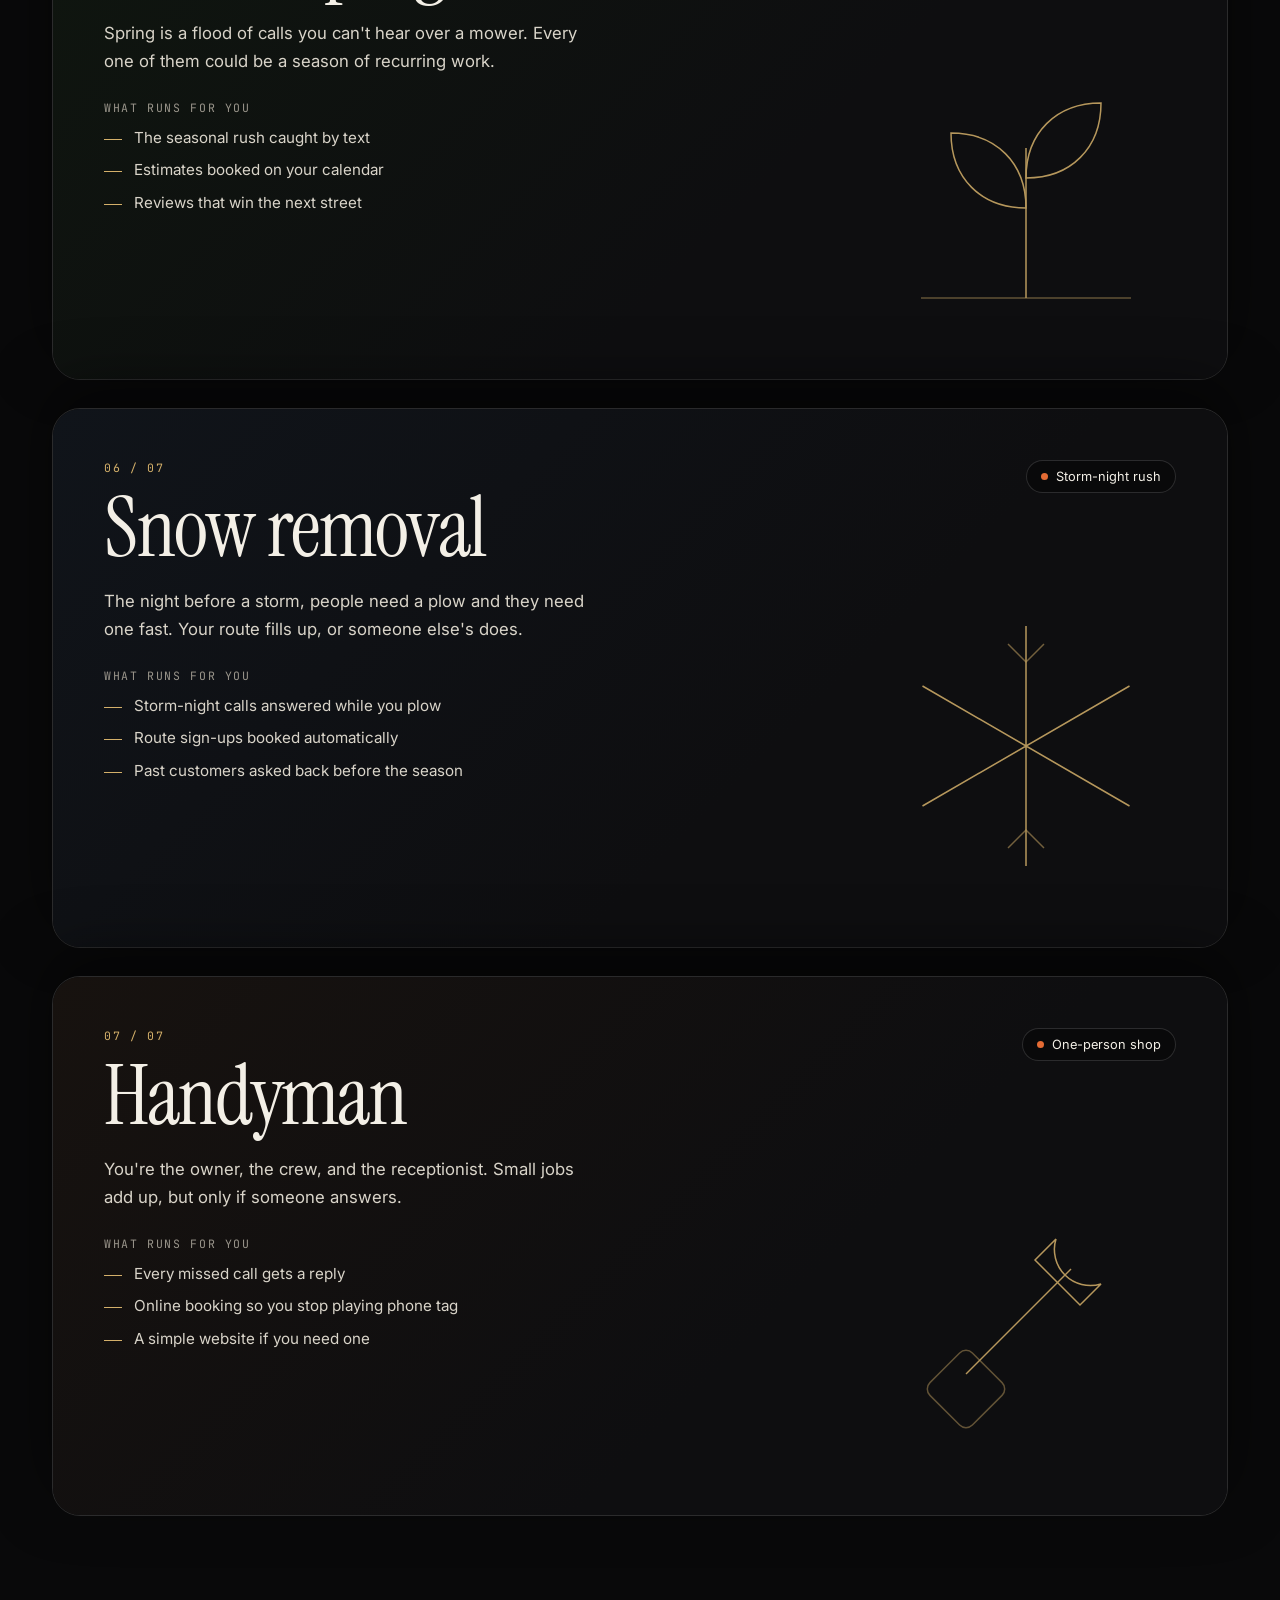
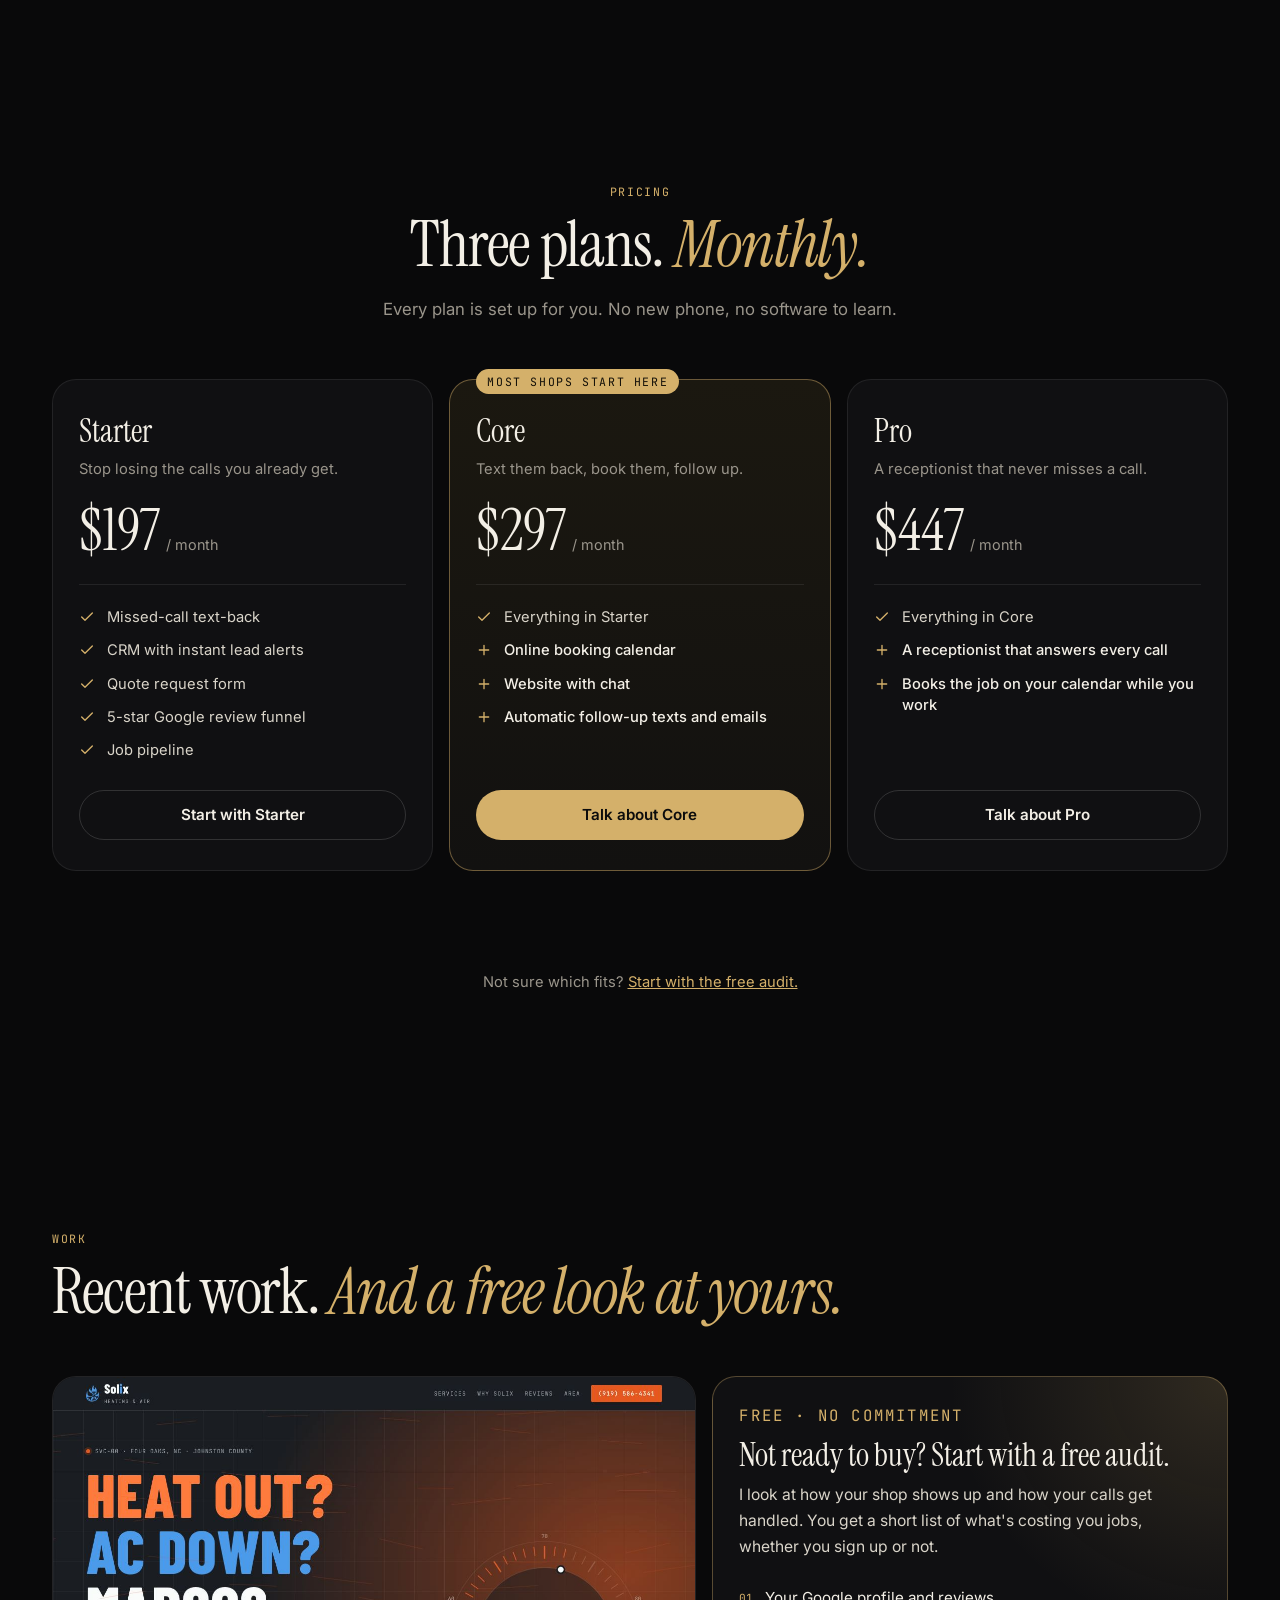
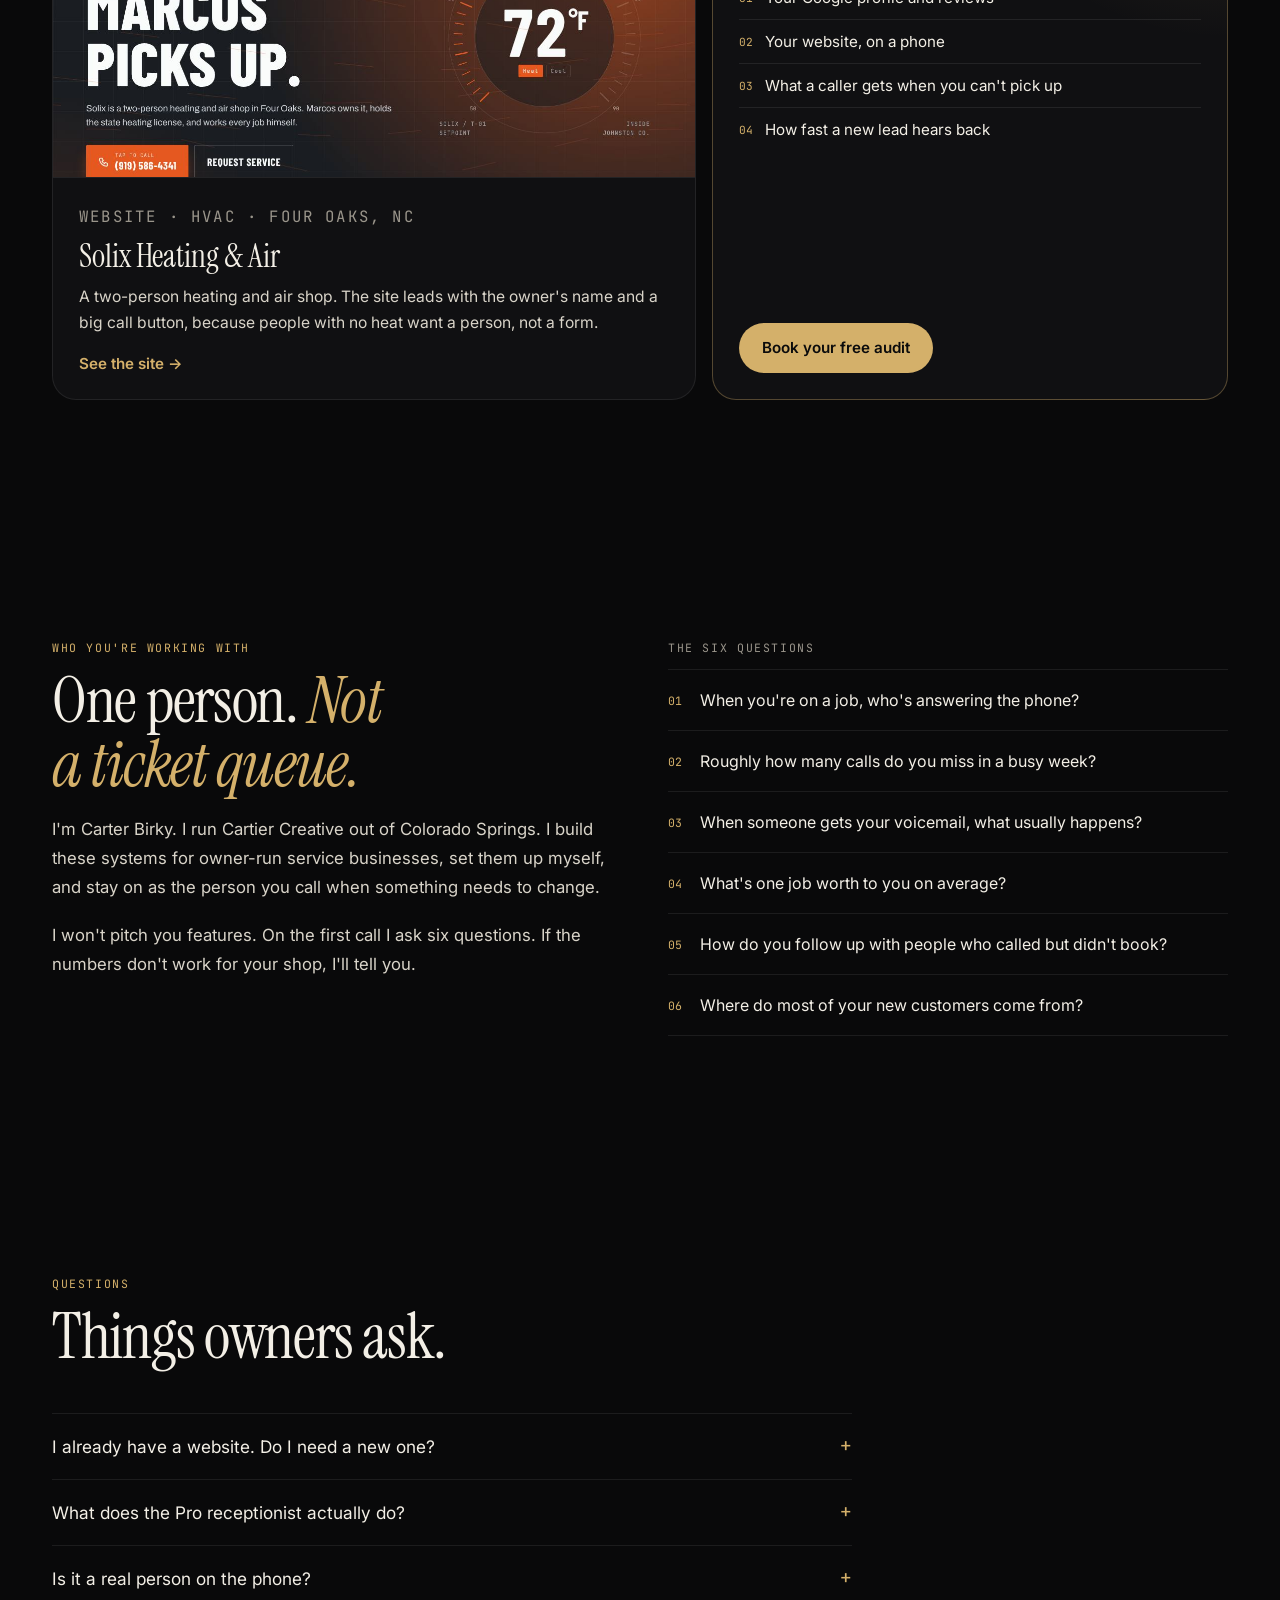
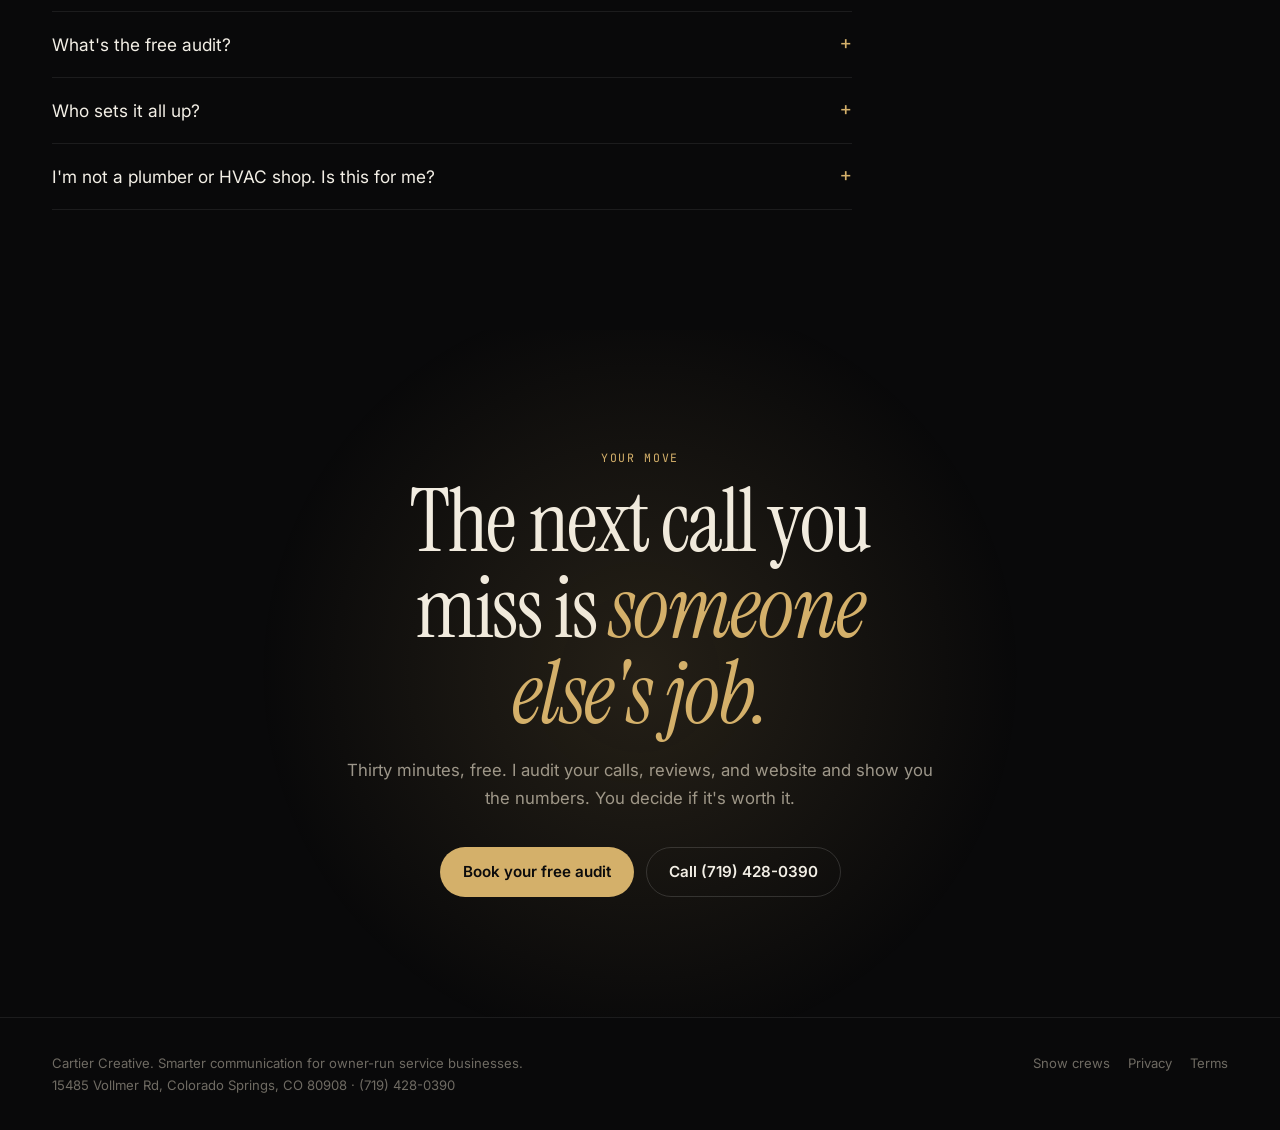
==== commit c7ee33cc: "Remove the panther from the hero logo Co-Authored-By: Claude Opus 5.5 <noreply@anthropic.com> Claude" ====
--- a/index.html
+++ b/index.html
@@ -67,7 +67,7 @@
 .hero{position:relative;min-height:100svh;padding:104px 0 64px;display:flex;align-items:center;overflow:hidden;isolation:isolate}
 .hero::before{content:"";position:absolute;inset:-20% -10% auto;height:90%;z-index:-1;background:radial-gradient(50% 50% at 50% 40%,rgba(212,176,106,.12),transparent 70%)}
 .hero .wrap{display:flex;flex-direction:column;align-items:center;text-align:center}
-.emblem{position:relative;width:min(520px,88vw);aspect-ratio:560/290;margin-bottom:22px}
+.emblem{position:relative;width:min(520px,88vw);aspect-ratio:560/222;margin-bottom:22px}
 .emblem svg{width:100%;height:100%;overflow:visible}
 .eyebrow{display:inline-flex;align-items:center;gap:10px;color:var(--mute)}
 .eyebrow .pip{width:6px;height:6px;border-radius:50%;background:var(--gold);animation:pulse 2.4s infinite}
@@ -88,10 +88,6 @@
 .cca .fillL{fill:url(#letterFill);stroke:none;opacity:0;animation:fadein 1.2s ease 1.2s forwards}
 @keyframes draw{to{stroke-dashoffset:0}}
 @keyframes fadein{to{opacity:1}}
-.walker{opacity:0}
-.ledge{stroke-dasharray:560;stroke-dashoffset:560;animation:draw 1.4s var(--ease) .5s forwards}
-.eye{opacity:0;animation:eye 5s ease 1.6s infinite}
-@keyframes eye{0%{opacity:0}8%,88%{opacity:1}91%,93%{opacity:.05}96%,100%{opacity:1}}
 .baseline{stroke-dasharray:560;stroke-dashoffset:560;animation:draw 1.2s var(--ease) 2.3s forwards}
 
 section{position:relative;padding:120px 0}
@@ -348,45 +344,16 @@
   <section class="hero" aria-labelledby="hero-title">
     <div class="wrap">
       <div class="emblem" aria-hidden="true">
-        <svg viewBox="0 -40 560 290" class="cca">
+        <svg viewBox="0 20 560 222" class="cca">
           <defs>
             <linearGradient id="letterFill" x1="0" y1="0" x2="0" y2="1">
               <stop offset="0" stop-color="#f3efe6" stop-opacity=".14"/><stop offset="1" stop-color="#f3efe6" stop-opacity=".02"/>
-            </linearGradient>
-            <linearGradient id="fur" x1="0" y1="28" x2="0" y2="150" gradientUnits="userSpaceOnUse">
-              <stop offset="0" stop-color="#3b3833"/><stop offset=".22" stop-color="#1b1b1d"/><stop offset="1" stop-color="#09090a"/>
-            </linearGradient>
-            <linearGradient id="rim" x1="0" y1="26" x2="0" y2="80" gradientUnits="userSpaceOnUse">
-              <stop offset="0" stop-color="#d4b06a" stop-opacity=".85"/><stop offset="1" stop-color="#d4b06a" stop-opacity="0"/>
-            </linearGradient>
-            <pattern id="ros" width="16" height="14" patternUnits="userSpaceOnUse" patternTransform="rotate(-6)">
-              <circle cx="5" cy="5" r="2.8" fill="none" stroke="#45413a" stroke-width="1.2" stroke-dasharray="3.4 2"/>
-              <circle cx="13" cy="11" r="2.4" fill="none" stroke="#45413a" stroke-width="1.1" stroke-dasharray="3 1.8"/>
-            </pattern>
-            <linearGradient id="sheenG" x1="0" x2="1">
-              <stop offset="0" stop-color="#d4b06a" stop-opacity="0"/><stop offset=".5" stop-color="#d4b06a" stop-opacity=".2"/><stop offset="1" stop-color="#d4b06a" stop-opacity="0"/>
-            </linearGradient>
-            <linearGradient id="fur2" x1="0" y1="0" x2="0" y2="1">
-              <stop offset="0" stop-color="#3a3731"/><stop offset=".3" stop-color="#19191b"/><stop offset="1" stop-color="#080809"/>
-            </linearGradient>
-            <linearGradient id="rim2" x1="0" y1="0" x2="0" y2="1">
-              <stop offset="0" stop-color="#d4b06a" stop-opacity=".8"/><stop offset=".45" stop-color="#d4b06a" stop-opacity="0"/>
             </linearGradient>
           </defs>
           <text class="fillL" x="0" y="218">C</text><text class="draw" x="0" y="218">C</text>
           <text class="fillL" x="186" y="218">C</text><text class="draw" x="186" y="218">C</text>
           <text class="fillL" x="378" y="218">A</text><text class="draw" x="378" y="218">A</text>
           <line class="baseline" x1="0" y1="232" x2="560" y2="232" stroke="rgba(212,176,106,.35)" stroke-width="1"/>
-          <line class="ledge" x1="0" y1="33" x2="560" y2="33" stroke="rgba(212,176,106,.35)" stroke-width="1"/>
-          <g class="walker" id="walker" transform="translate(240 33)">
-            <g id="wBody">
-              <path id="wTail" fill="none" stroke="#0c0c0d" stroke-width="4.2" stroke-linecap="round"/>
-              <g id="farLegs" fill="none" stroke="#050506" stroke-linecap="round" stroke-linejoin="round"></g>
-              <path id="wTorso" fill="url(#fur2)" stroke="url(#rim2)" stroke-width="1.1" d="M-52 -43.0 C-51 -51.0 -41 -55.0 -28 -54.0 C-10 -52.0 6 -50.0 20 -52.0 C30 -54.0 41 -53.0 49 -49.0 C53 -47.0 57 -47.0 61 -49.0 C62 -53.0 66 -54.0 68 -50.0 C72 -49.0 76 -46.0 78 -42.0 C79 -39.0 77 -37.0 74 -37.0 C69 -36.0 63 -36.0 59 -38.0 C53 -36.0 45 -32.0 38 -28.0 C30 -26.0 20 -28.0 10 -30.0 C-6 -31.0 -24 -31.0 -37 -30.0 C-46 -30.0 -53 -35.0 -52 -43.0 Z"/>
-              <g id="nearLegs" fill="none" stroke="#141416" stroke-linecap="round" stroke-linejoin="round"></g>
-              <ellipse class="eye" cx="71" cy="-45" rx="1.7" ry=".9" fill="#e6c27a"/>
-            </g>
-          </g>
         </svg>
       </div>
 
@@ -751,57 +718,6 @@
 </footer>
 
 <script>
-  /* Panther walk: two-bone legs with planted paws, walks from the second C and stops at the end of the A */
-  (function(){
-    var W=document.getElementById('walker'); if(!W) return;
-    var NS='http://www.w3.org/2000/svg', body=document.getElementById('wBody'), tail=document.getElementById('wTail');
-    function mk(g,w1,w2){var a=document.createElementNS(NS,'path'),b=document.createElementNS(NS,'path'),p=document.createElementNS(NS,'ellipse');
-      a.setAttribute('stroke-width',w1);b.setAttribute('stroke-width',w2);p.setAttribute('rx',3.4);p.setAttribute('ry',1.6);p.setAttribute('fill',g.getAttribute('stroke'));
-      g.appendChild(a);g.appendChild(b);g.appendChild(p);return [a,b,p];}
-    var far=document.getElementById('farLegs'), near=document.getElementById('nearLegs');
-    // root x,y ; bone lengths ; bend side ; phase offset ; group
-    var legs=[
-      {x:-36,y:-38,a:23,b:22,s:1,h:1,o:.5, el:mk(far,8,4.2)},
-      {x:32,y:-36,a:20,b:19,s:1,o:.75, el:mk(far,6.5,3.8)},
-      {x:-36,y:-38,a:23,b:22,s:1,h:1,o:0, el:mk(near,9,4.8)},
-      {x:32,y:-36,a:20,b:19,s:1,o:.25, el:mk(near,7.5,4.4)}
-    ];
-    var L=26, beta=.64, T=1.05, v=L/(beta*T), x0=240, x1=468;
-    function foot(p){ if(p<beta) return [L/2-L*(p/beta),0];
-      var s=(p-beta)/(1-beta), e=s*s*(3-2*s); return [-L/2+L*e,-5.5*Math.sin(Math.PI*s)]; }
-    function ik(l,fx,fy){var dx=fx-l.x,dy=fy-l.y,d=Math.min(Math.hypot(dx,dy),l.a+l.b-.01),t=Math.atan2(dy,dx),
-      al=Math.acos(Math.max(-1,Math.min(1,(l.a*l.a+d*d-l.b*l.b)/(2*l.a*d)))),j=t+l.s*al;return [l.x+l.a*Math.cos(j),l.y+l.a*Math.sin(j)];}
-    function draw(ph,bl,bob,tw){
-      legs.forEach(function(l){var f=foot((ph+l.o)%1); var fx=l.x+(1-bl)*f[0]+ (l.h?4:-1), fy=-bob+(1-bl)*f[1];
-        var k=ik(l,fx,fy); l.el[0].setAttribute('d','M'+l.x+' '+l.y+'L'+k[0].toFixed(2)+' '+k[1].toFixed(2));
-        l.el[1].setAttribute('d','M'+k[0].toFixed(2)+' '+k[1].toFixed(2)+'L'+fx.toFixed(2)+' '+(fy-1.5).toFixed(2));
-        l.el[2].setAttribute('cx',(fx+2).toFixed(2));l.el[2].setAttribute('cy',(fy-.6).toFixed(2));});
-      body.setAttribute('transform','translate(0 '+bob.toFixed(2)+')');
-      var w=Math.sin(tw)*5, w2=Math.sin(tw-1.1)*7;
-      tail.setAttribute('d','M-50 -45 C-66 -42 -74 -26 -80 '+(-12+w*.3).toFixed(1)+' C-85 '+(-4+w*.4).toFixed(1)+' -96 '+(-6+w2*.3).toFixed(1)+' -101 '+(-15+w2).toFixed(1));
-    }
-    var reduce=window.matchMedia&&matchMedia('(prefers-reduced-motion: reduce)').matches;
-    if(reduce){W.setAttribute('transform','translate('+x1+' 33)');draw(0,1,0,0);W.style.opacity=1;return;}
-    var start=null, delay=1300, walkDur=(x1-x0)/v*1000, ph=0, last=null, settle=0;
-    draw(0,0,0,0);
-    function tick(now){
-      if(start===null){start=now;last=now;}
-      var t=now-start-delay, dt=Math.min(50,now-last)/1000; last=now;
-      if(t<0){requestAnimationFrame(tick);return;}
-      var u=Math.min(1,t/walkDur), x, sp;
-      // ease out over the last 18% so it slows to a stop
-      var k=.82; x = u<k ? u/(k+(1-k)/2) : (k+(1-k)/2-(1-u)*(1-u)/(2*(1-k)))/(k+(1-k)/2);
-      sp = u<k ? 1 : (1-u)/(1-k);
-      ph=(ph+dt/T*sp)%1;
-      if(u>=1) settle=Math.min(1,settle+dt/.45);
-      var bl=Math.max(settle, u<k?0:Math.pow((u-k)/(1-k),2));
-      W.style.opacity=Math.min(1,t/450);
-      W.setAttribute('transform','translate('+(x0+(x1-x0)*x).toFixed(2)+' 33)');
-      draw(ph,bl,(1-bl)*.9*Math.sin(ph*4*Math.PI),now/1000*(1.4-.8*bl));
-      requestAnimationFrame(tick);
-    }
-    requestAnimationFrame(tick);
-  })();
 
 (function(){
   var reduce = window.matchMedia && matchMedia('(prefers-reduced-motion: reduce)').matches;
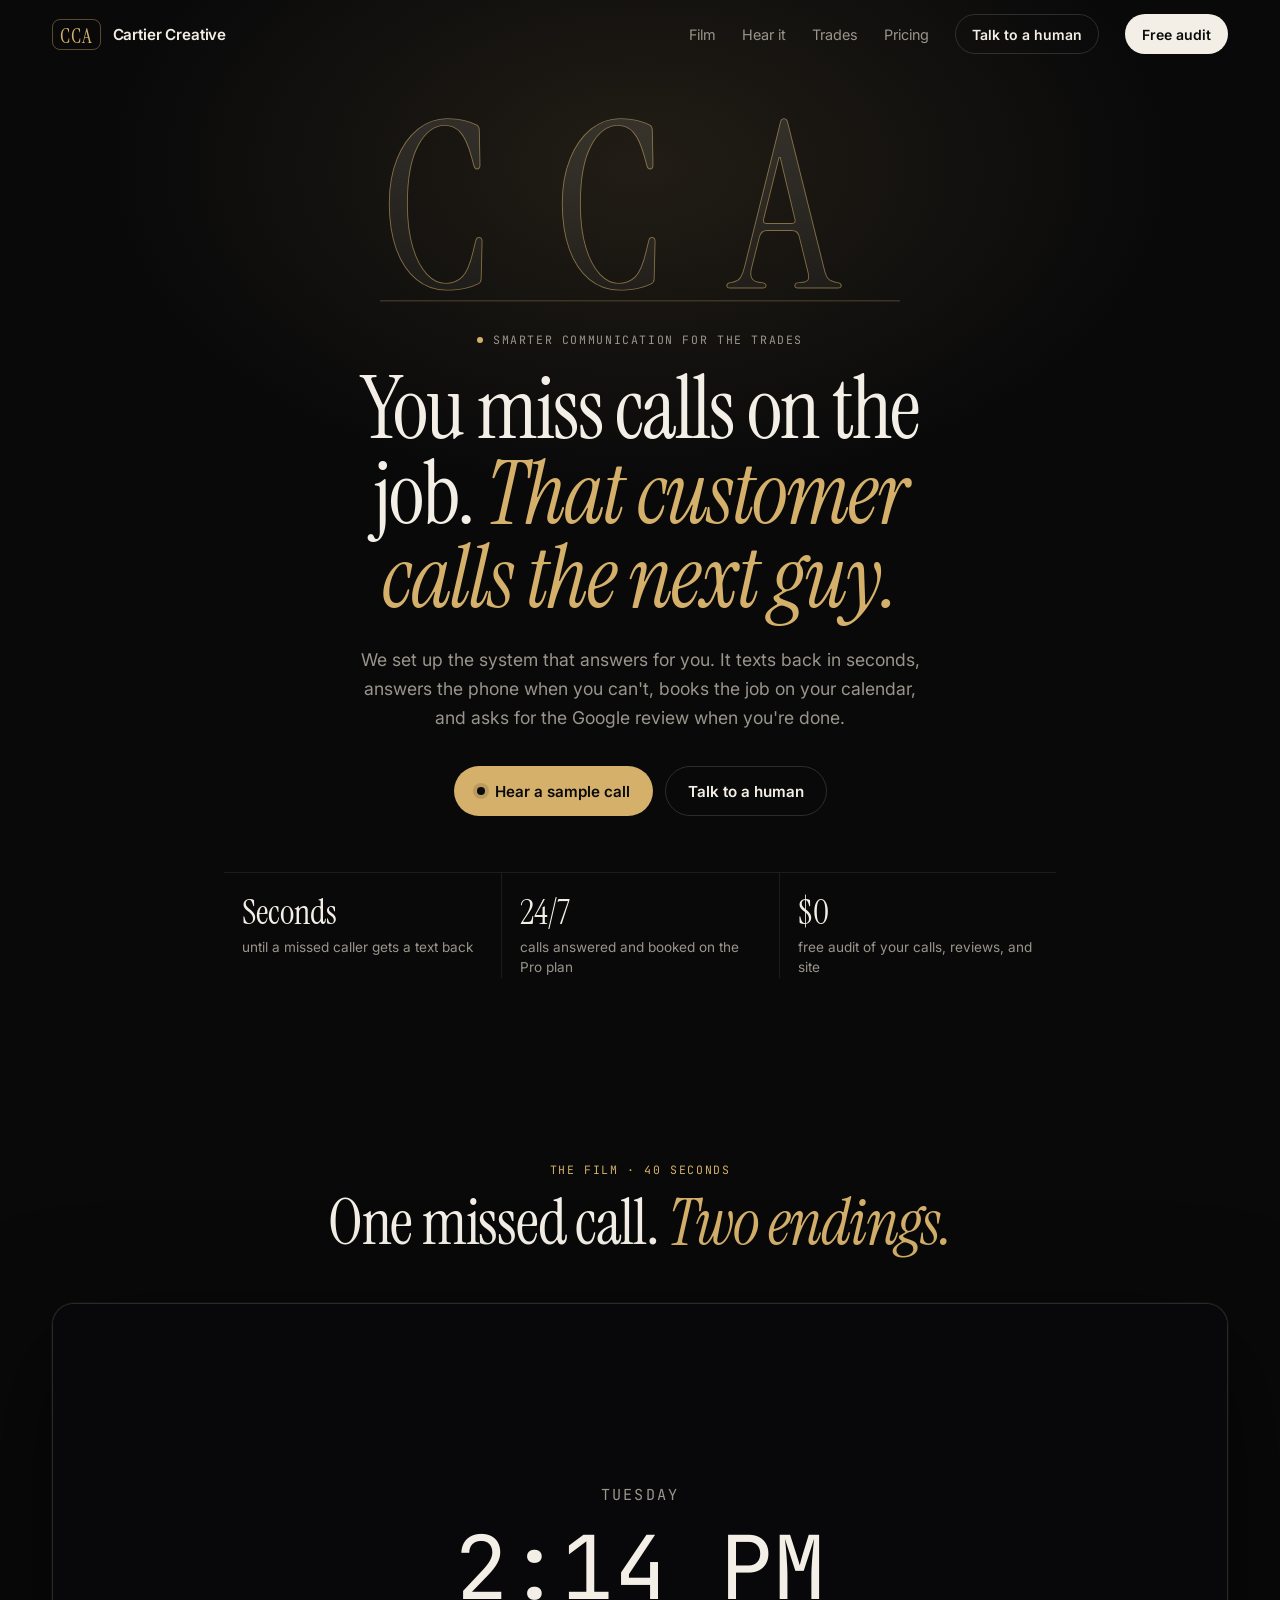
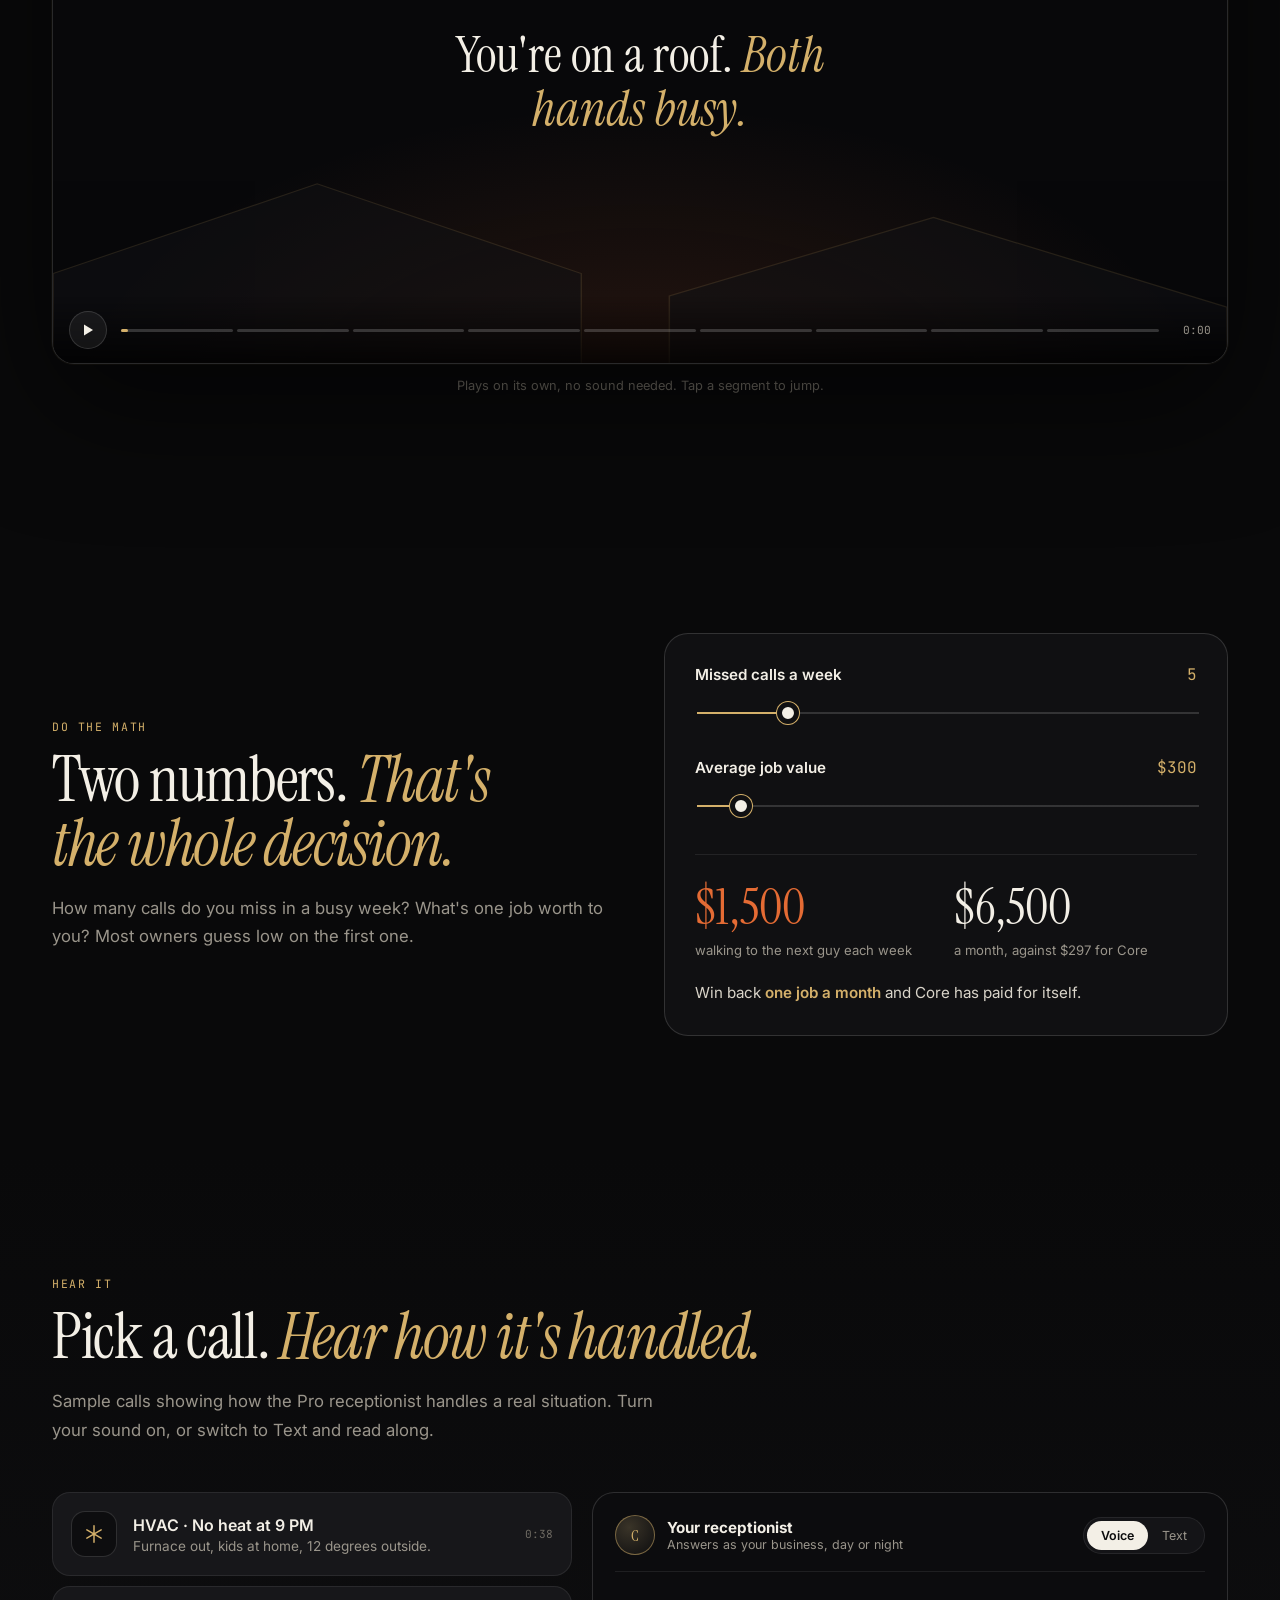
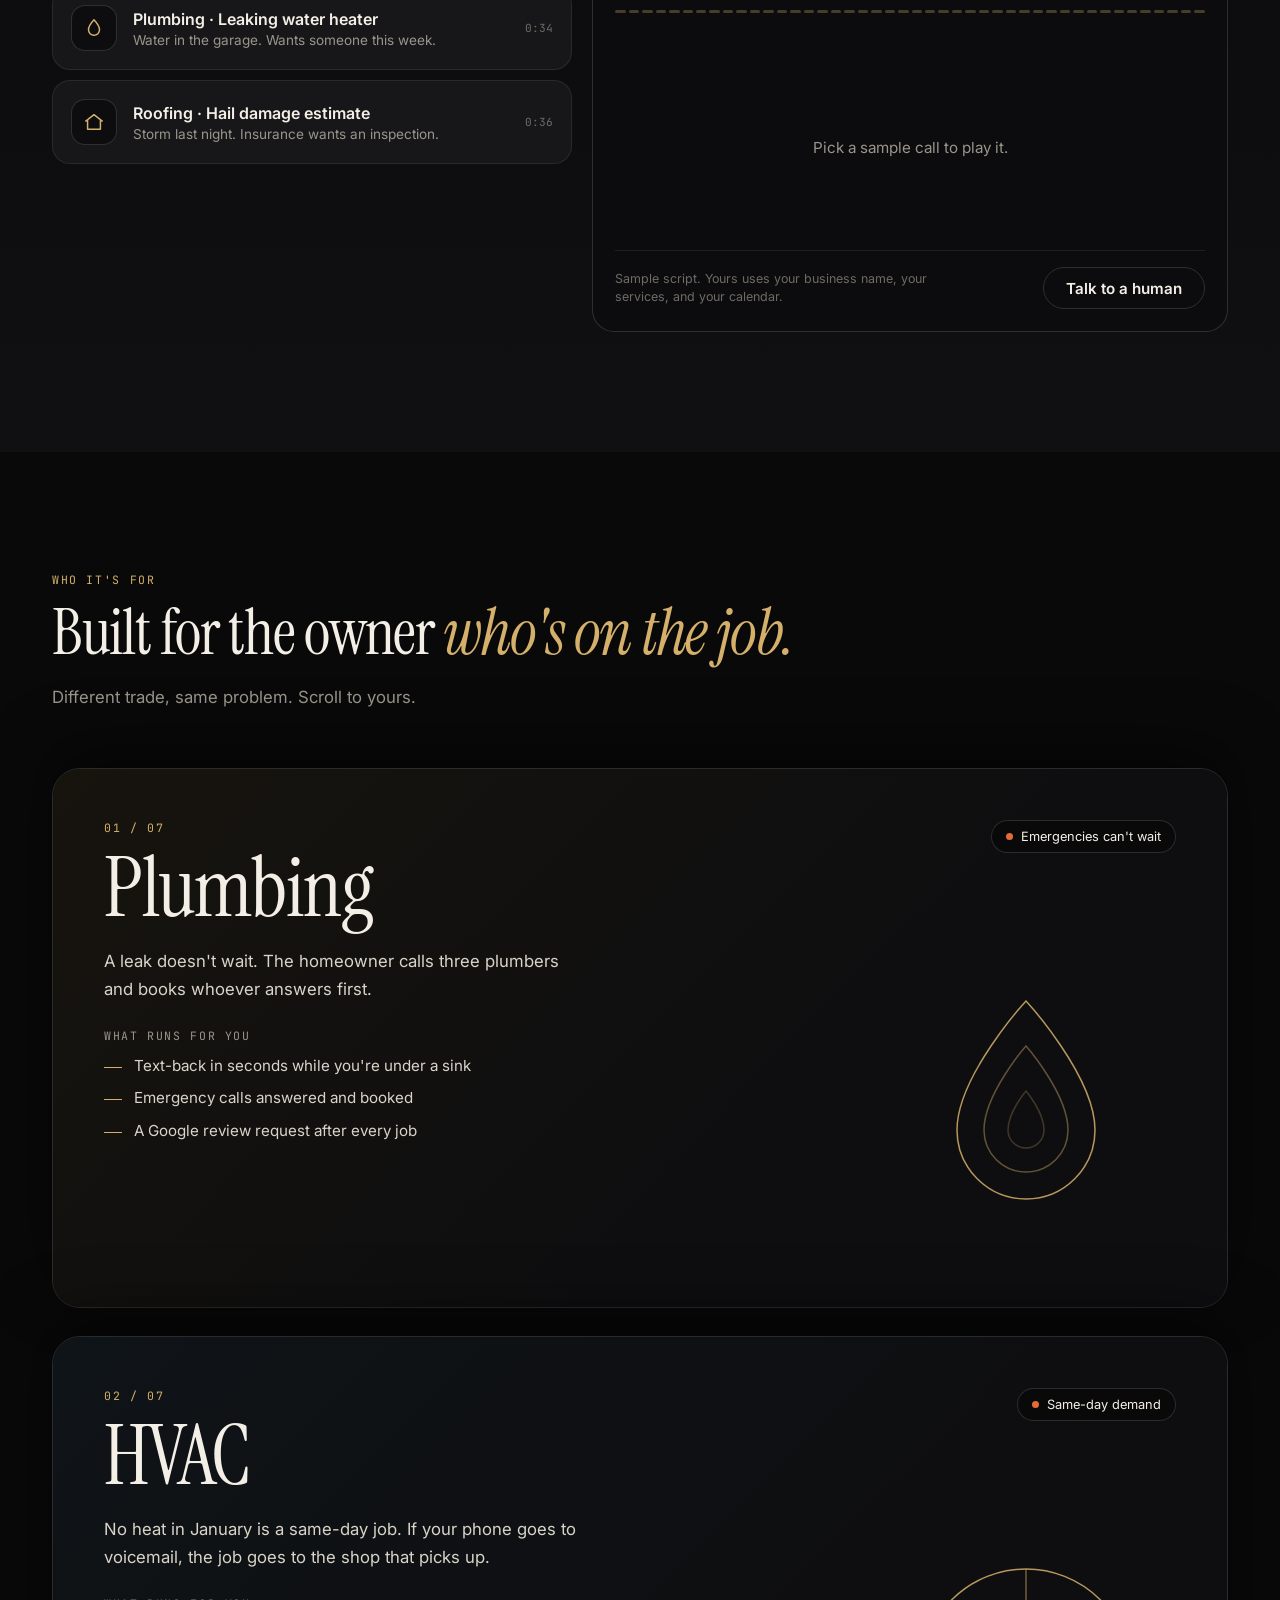
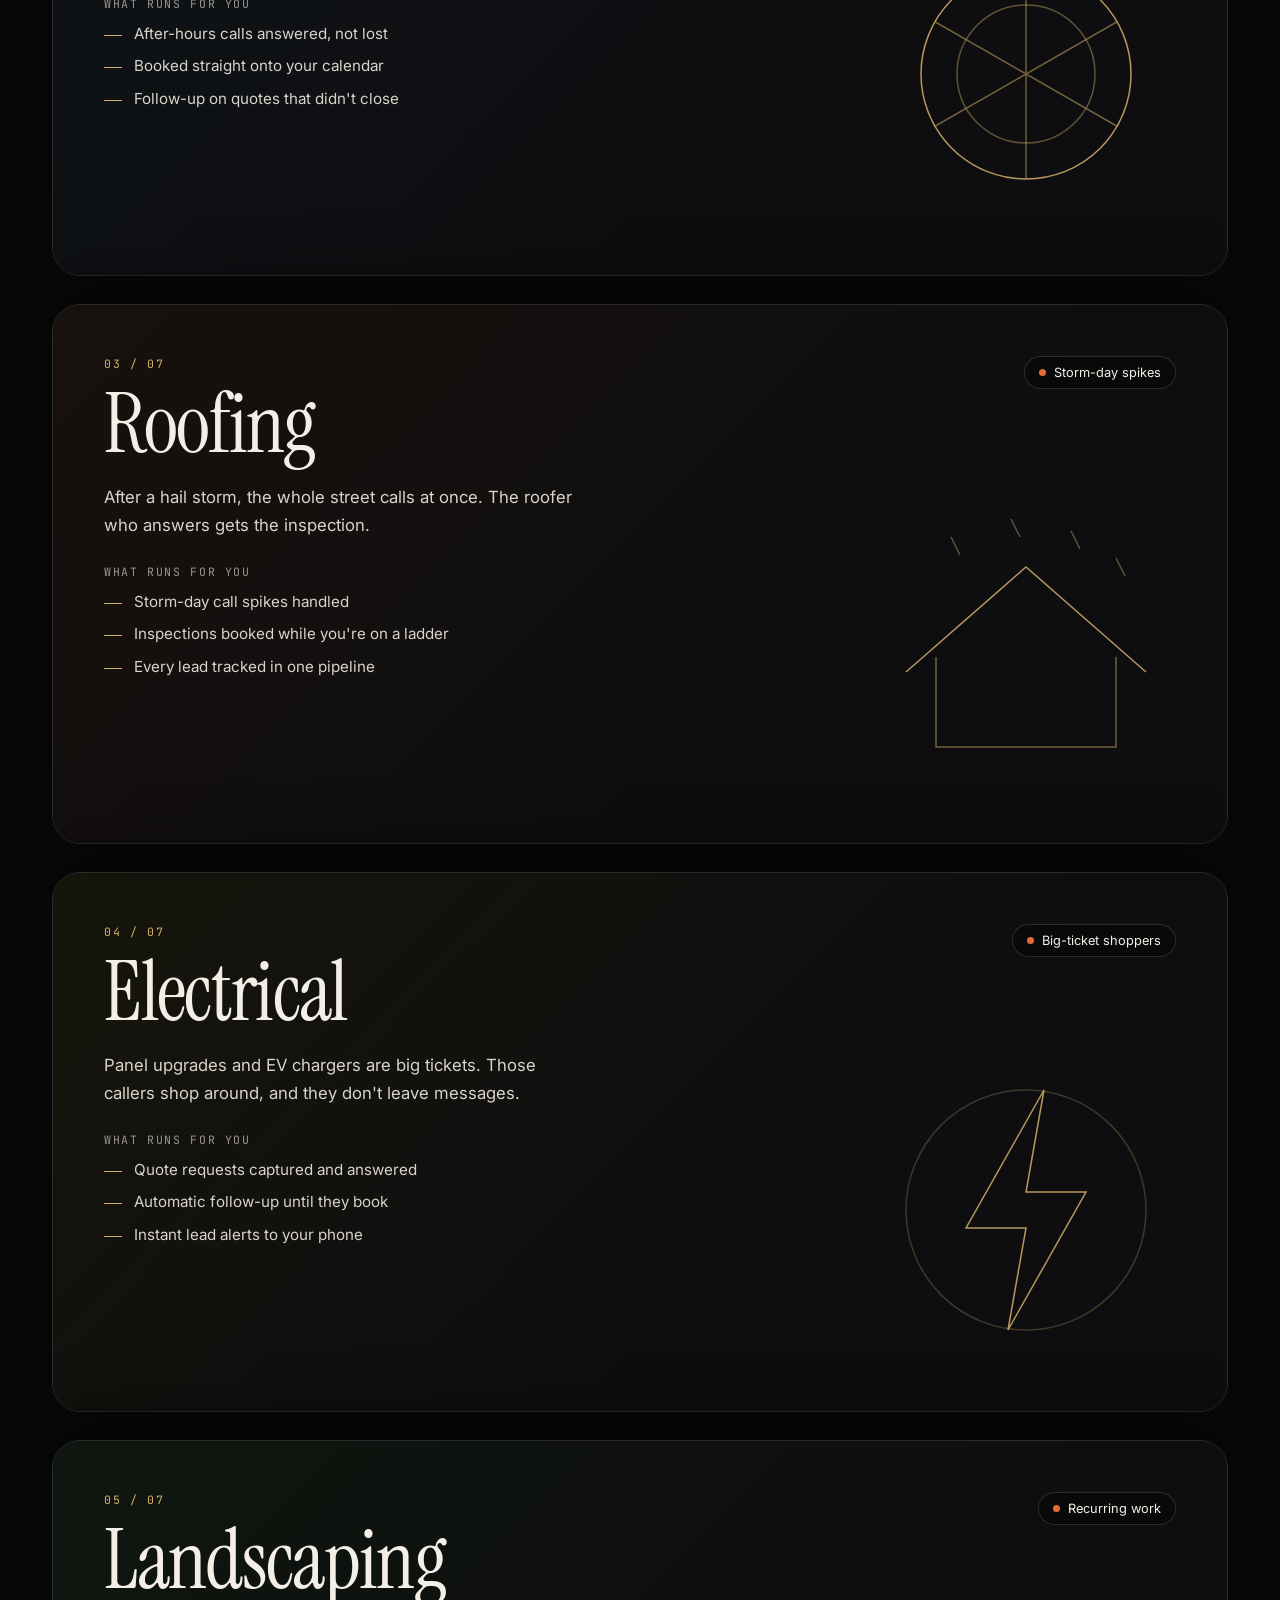
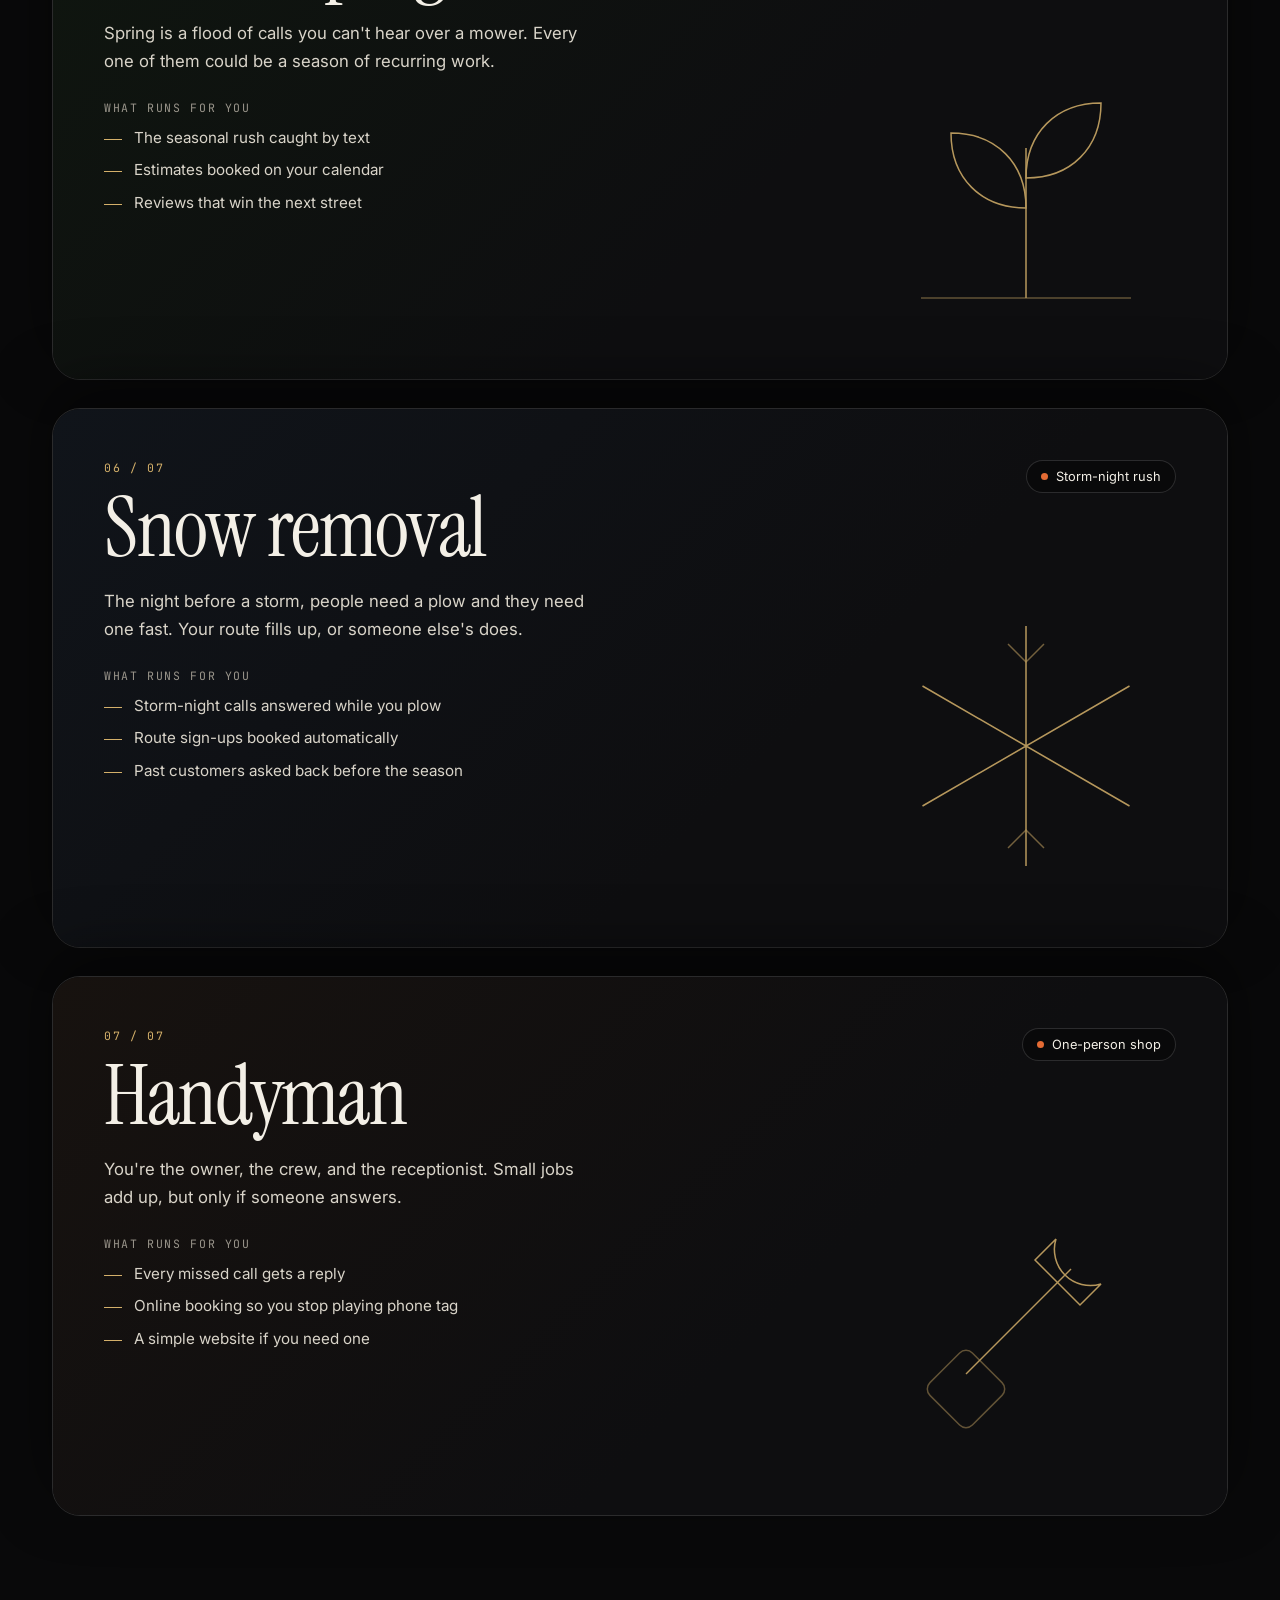
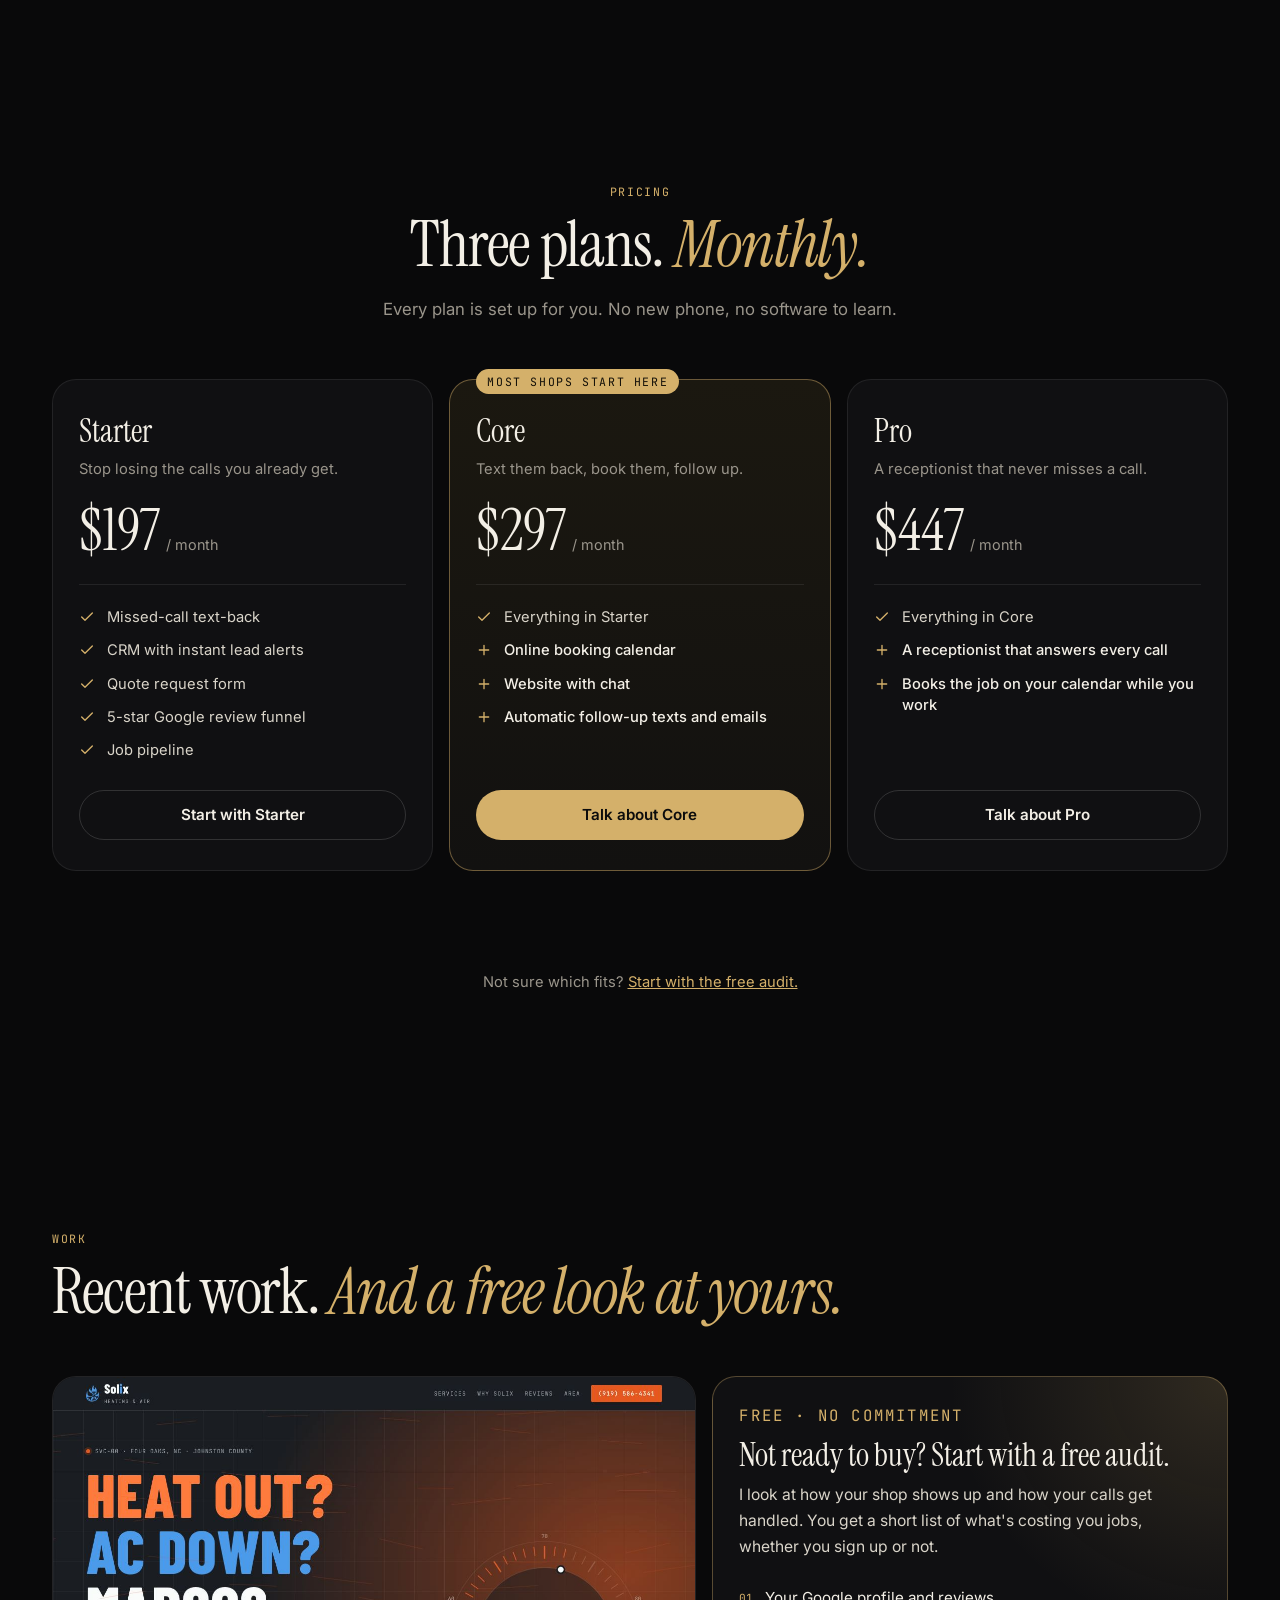
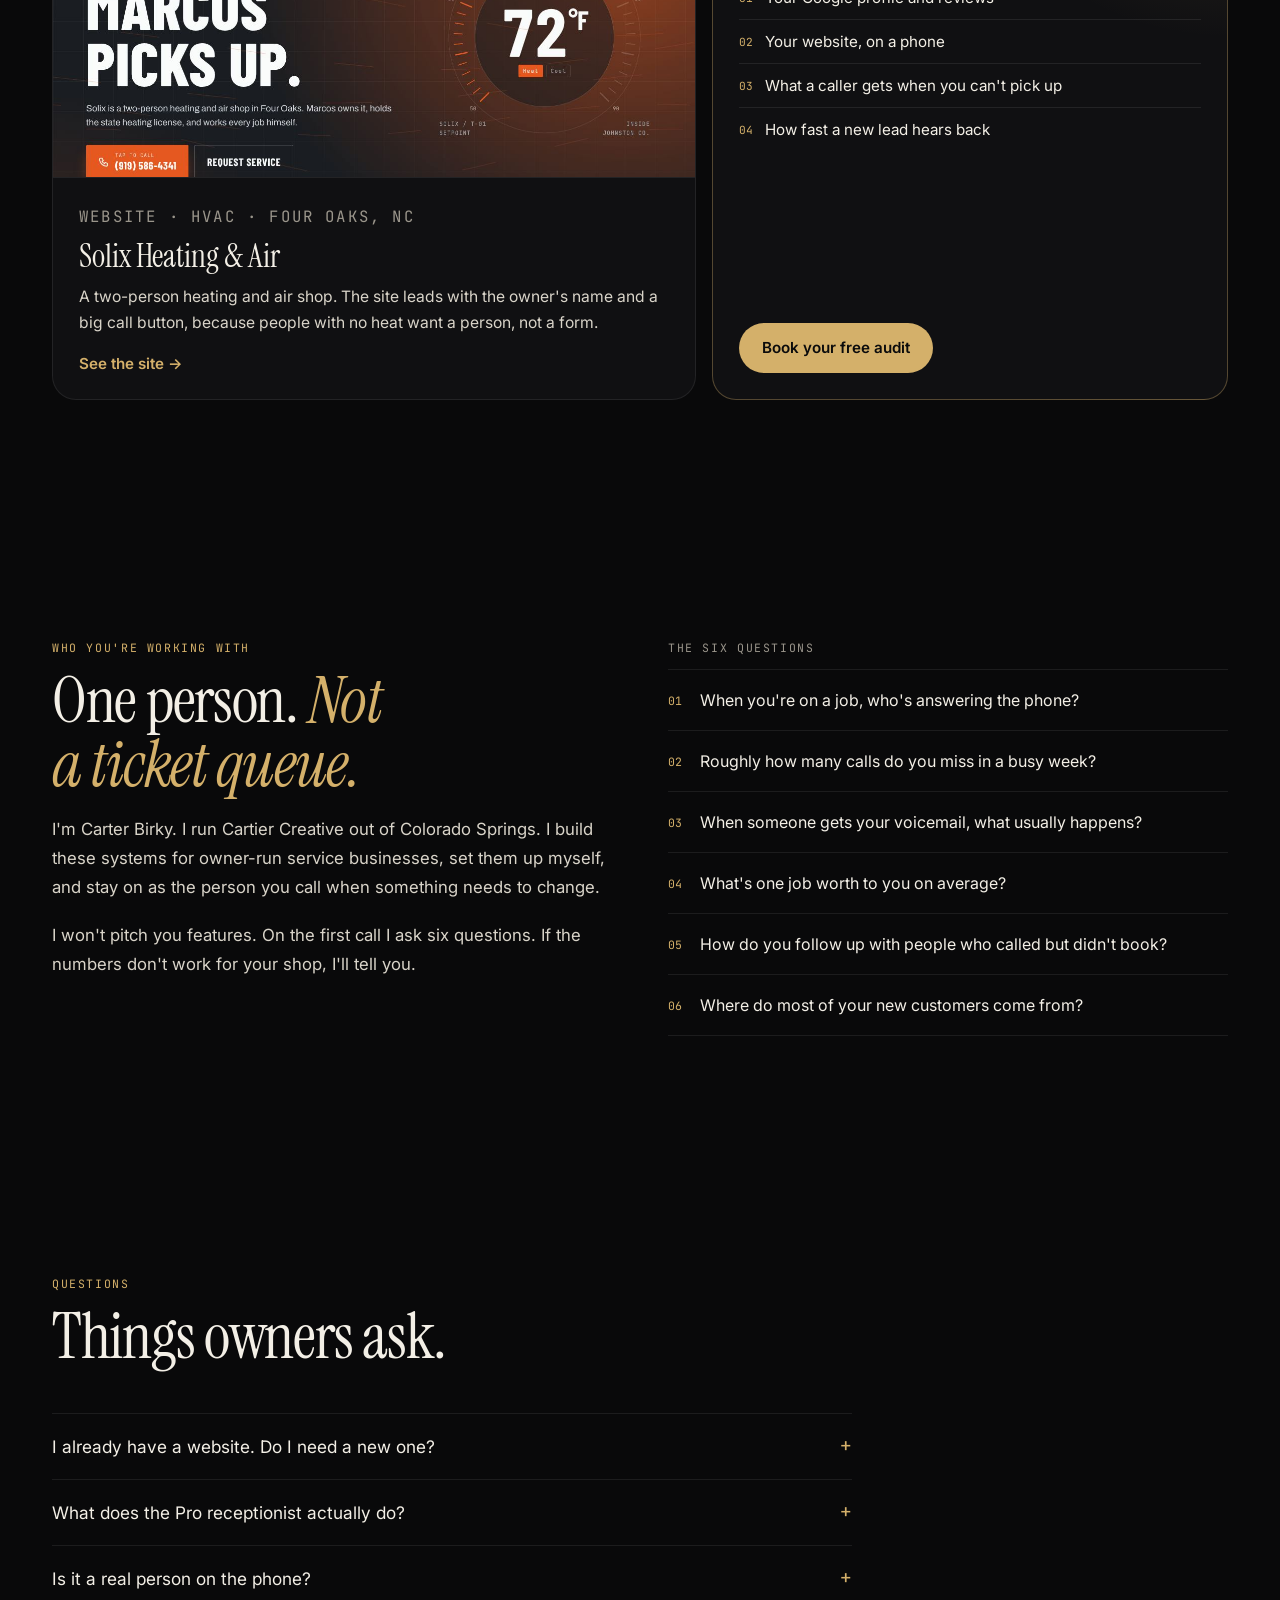
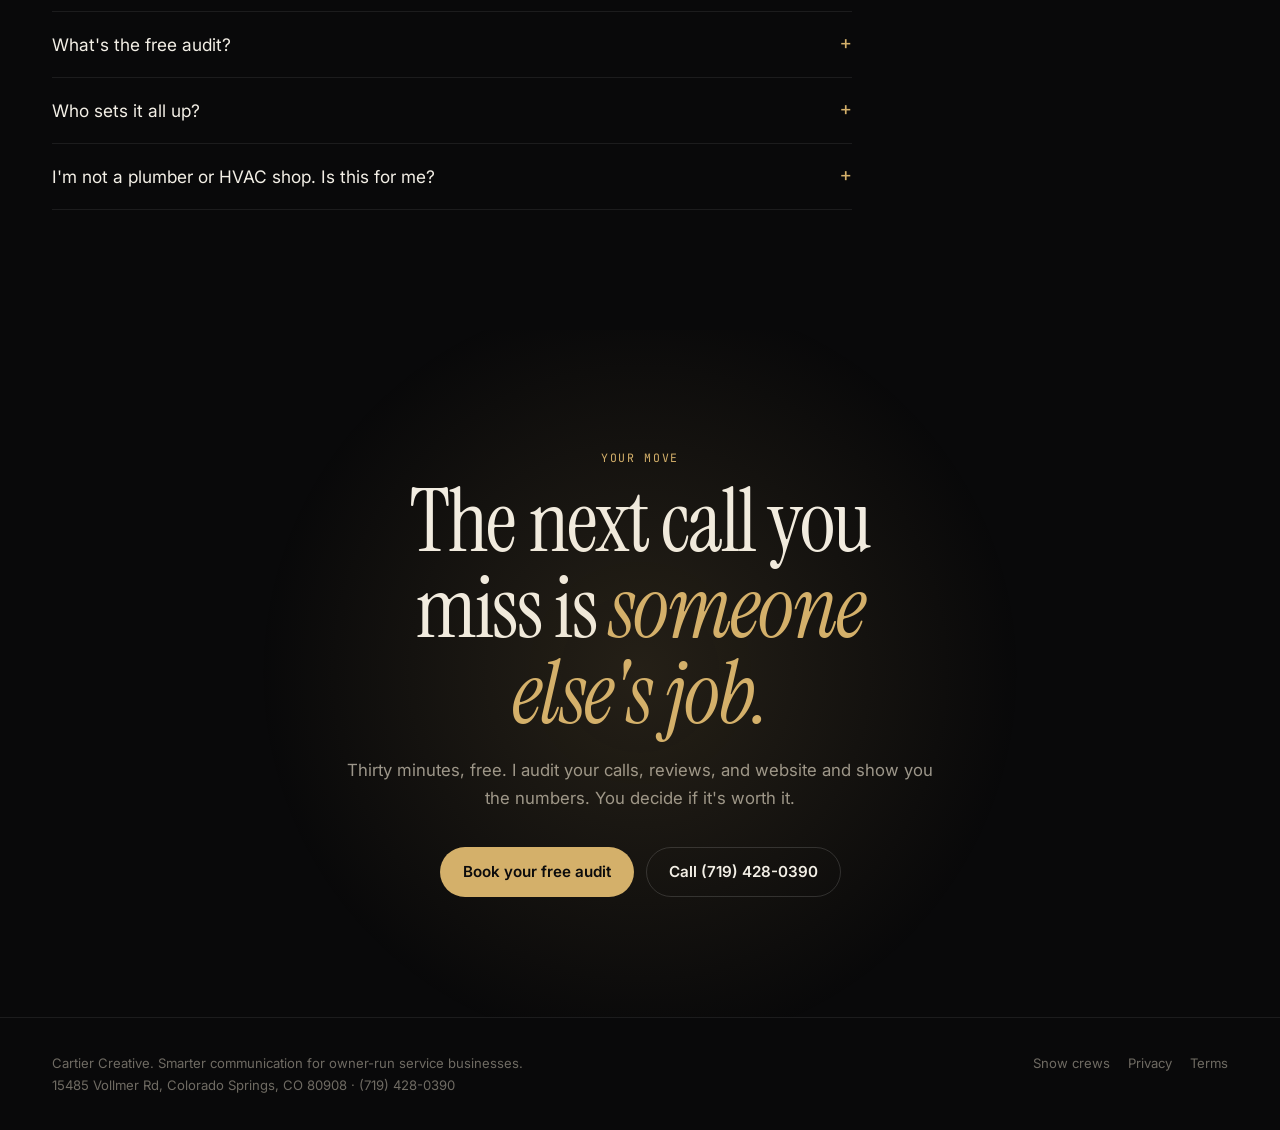
==== commit 8fcfc4bd: "Remove Monument from the film slide Co-Authored-By: Claude Opus 5.5 <noreply@anthropic.com> Claude-S" ====
--- a/index.html
+++ b/index.html
@@ -381,7 +381,7 @@
       <div class="film reveal" id="film-player" role="region" aria-label="Short animated film: what happens to a missed call, with and without Cartier Creative">
         <div class="scene s1" data-d="3400">
           <svg class="roofline" viewBox="0 0 800 200" preserveAspectRatio="none" aria-hidden="true"><path d="M0 200 L0 120 L180 40 L360 120 L360 200 Z M420 200 L420 140 L600 70 L800 150 L800 200 Z" fill="#111114" stroke="rgba(212,176,106,.25)"/></svg>
-          <p class="small mono" style="position:relative">Tuesday &middot; Monument, CO</p>
+          <p class="small mono" style="position:relative">Tuesday</p>
           <p class="clock">2:14 PM</p>
           <p class="cap">You're on a roof. <em>Both hands busy.</em></p>
         </div>
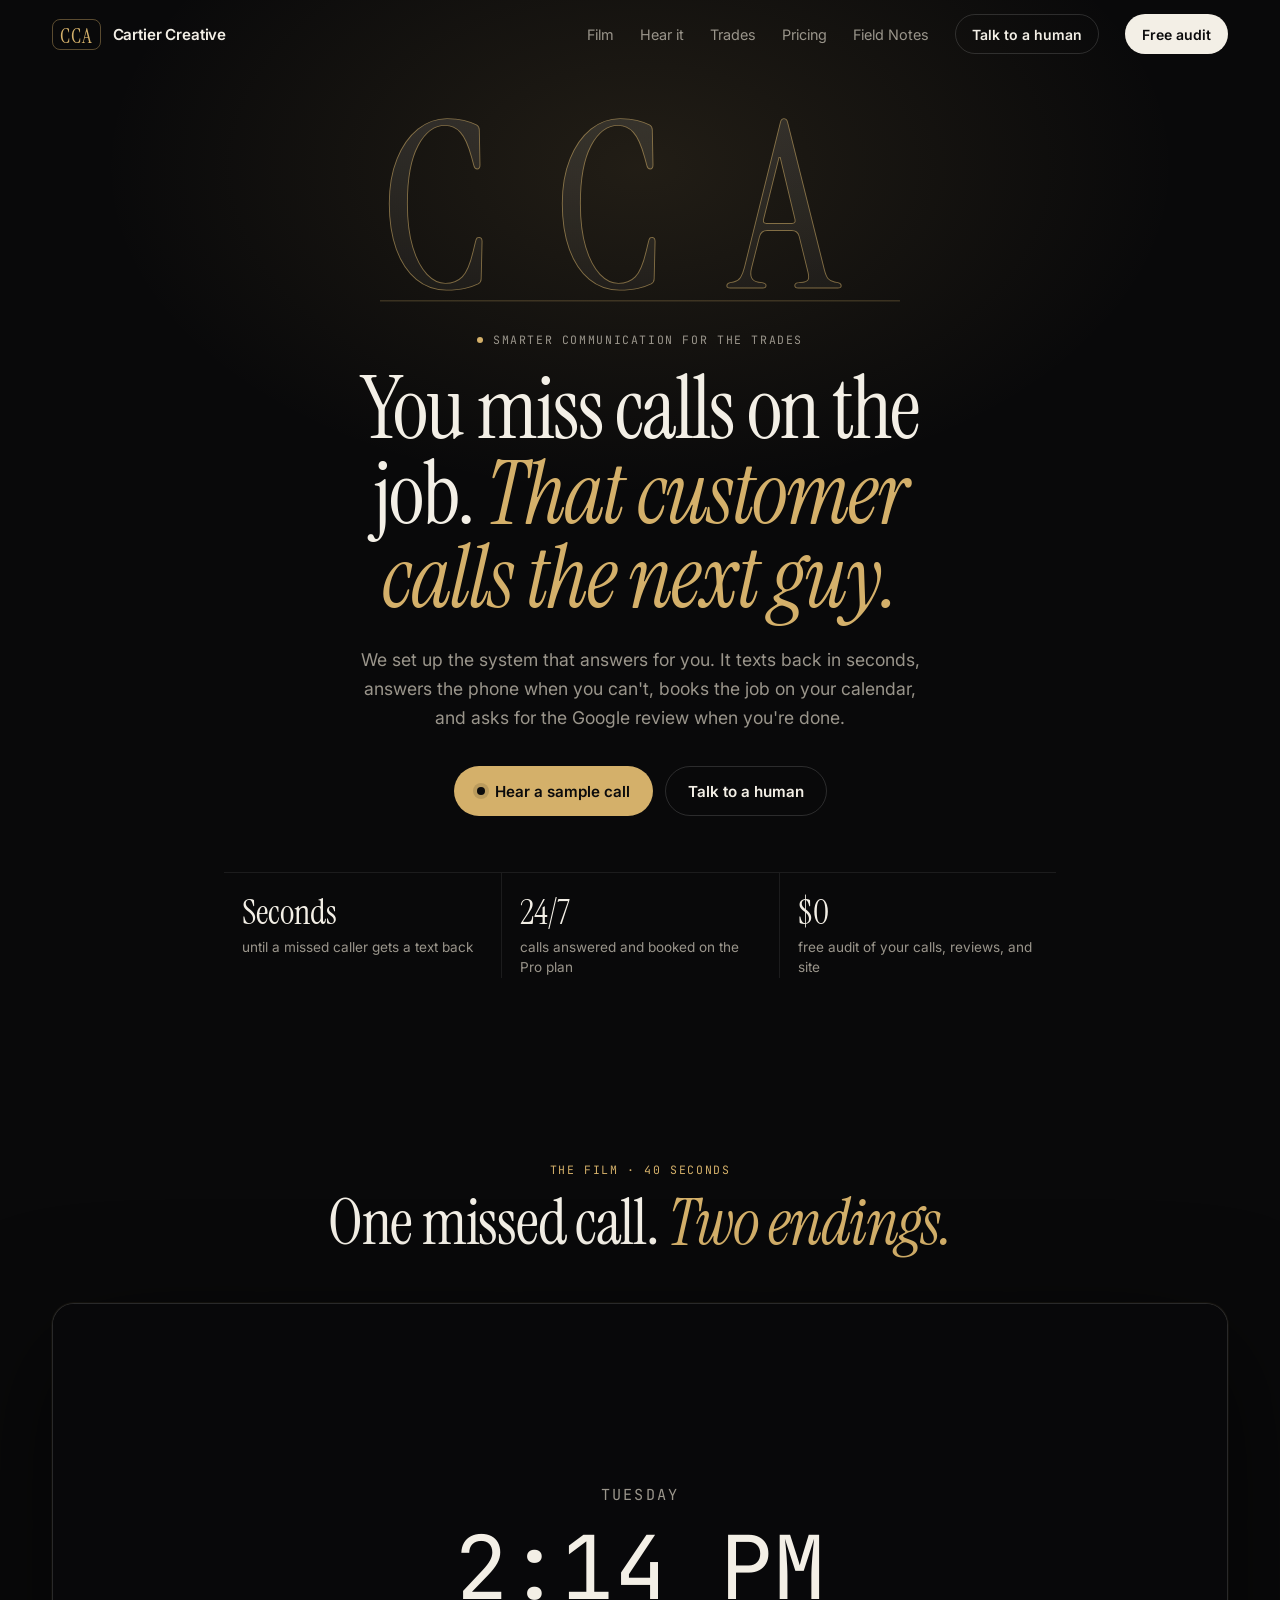
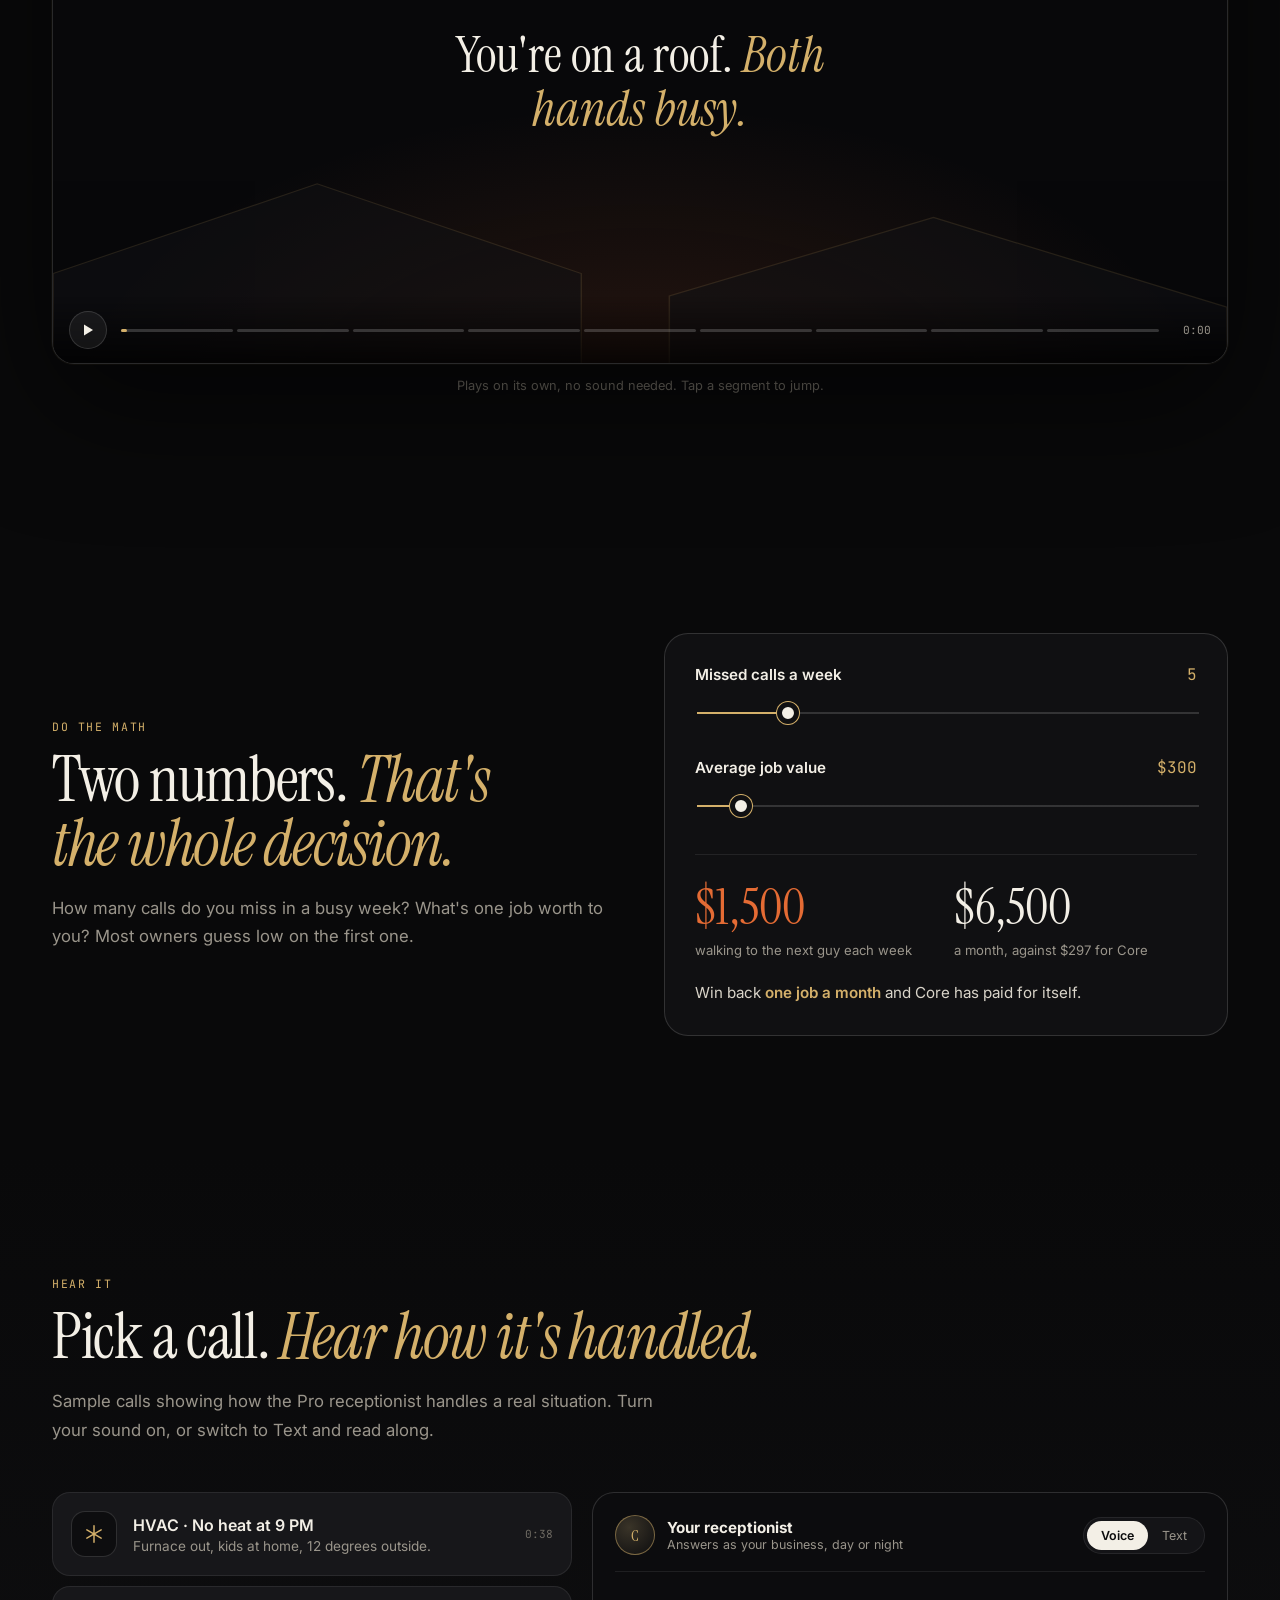
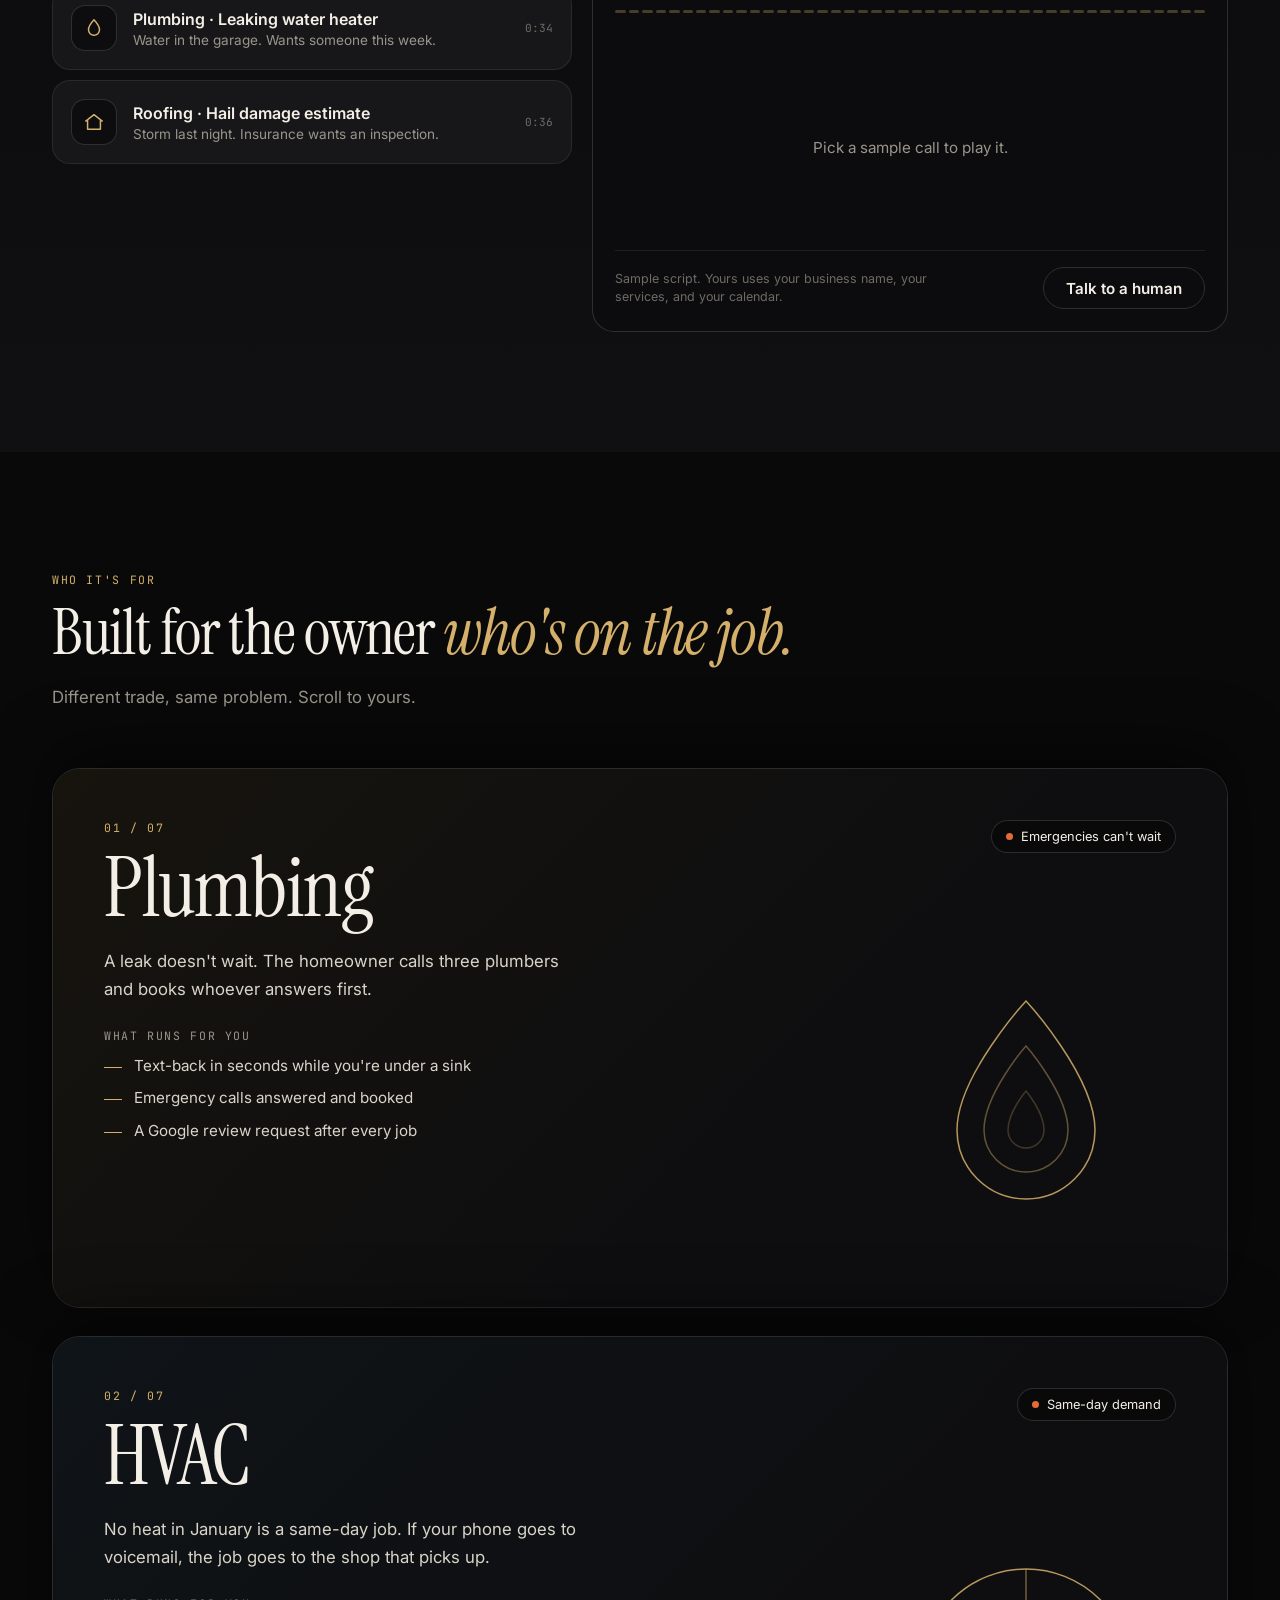
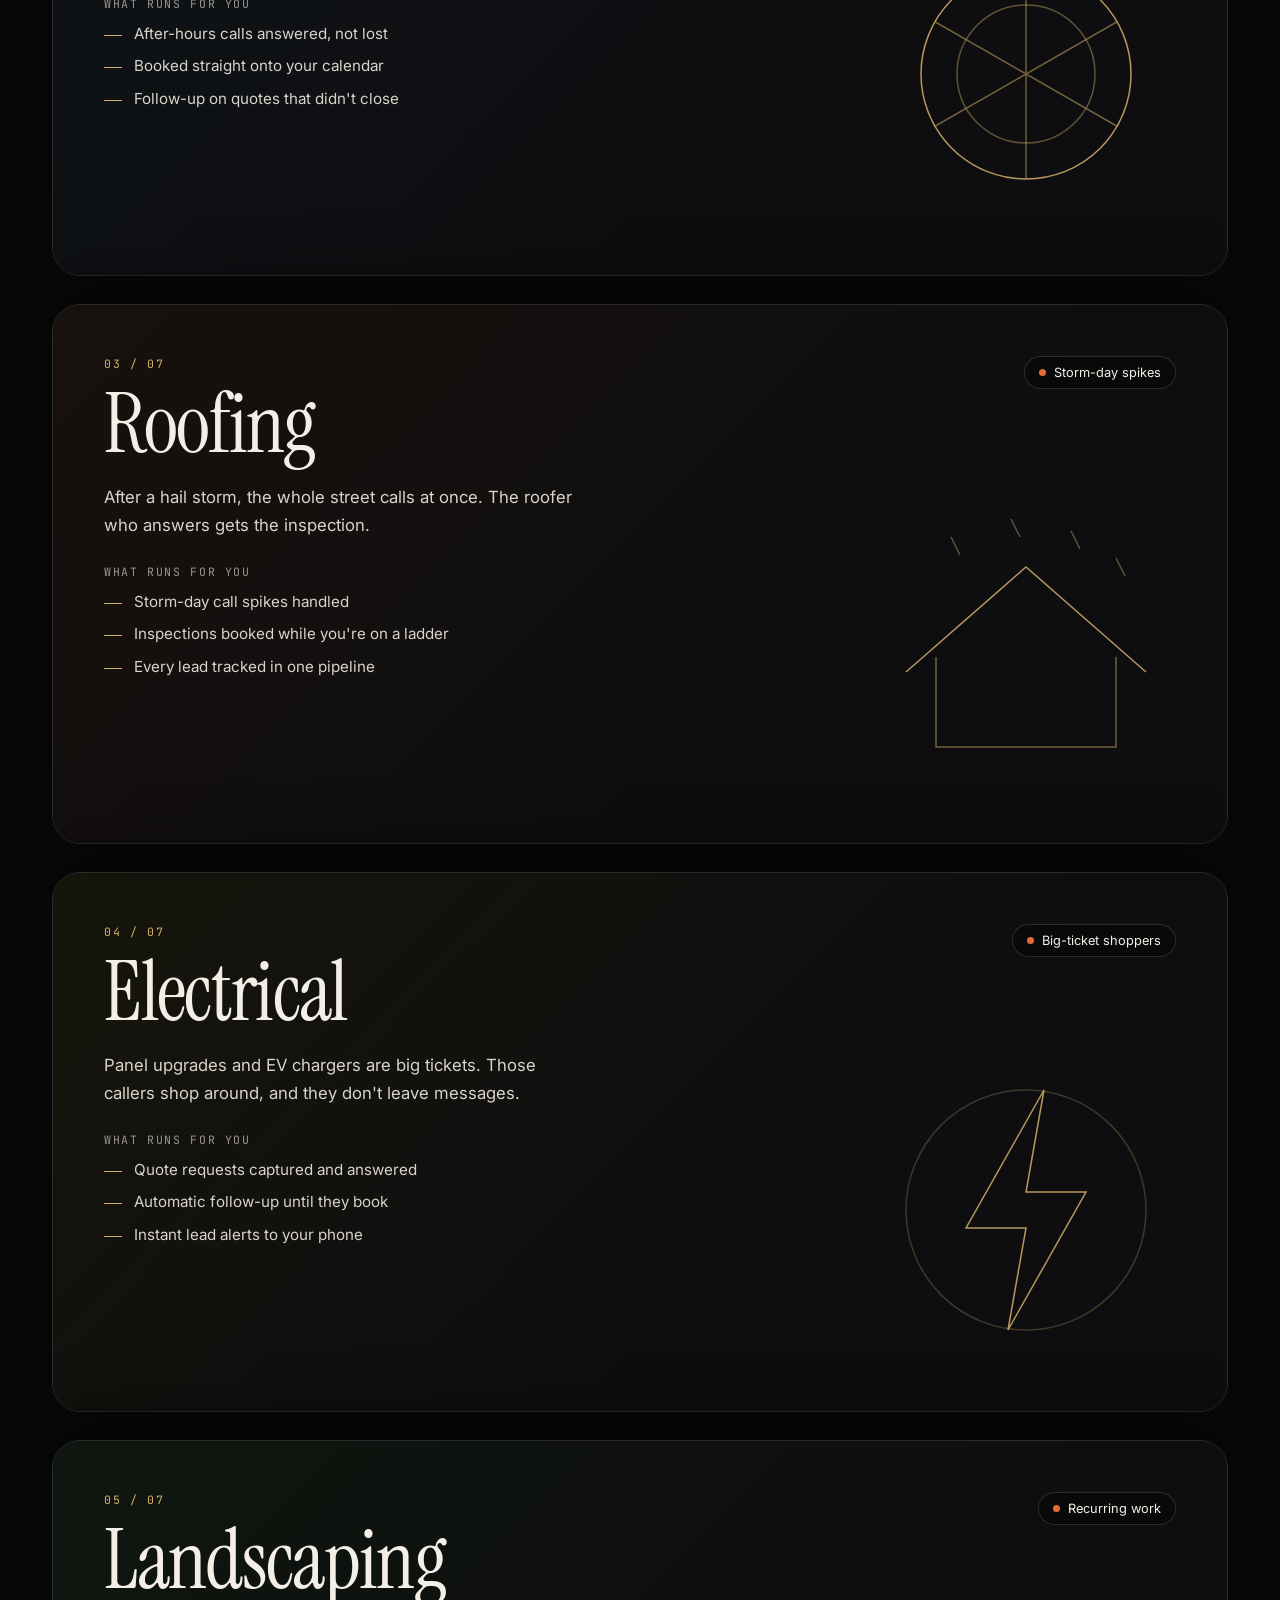
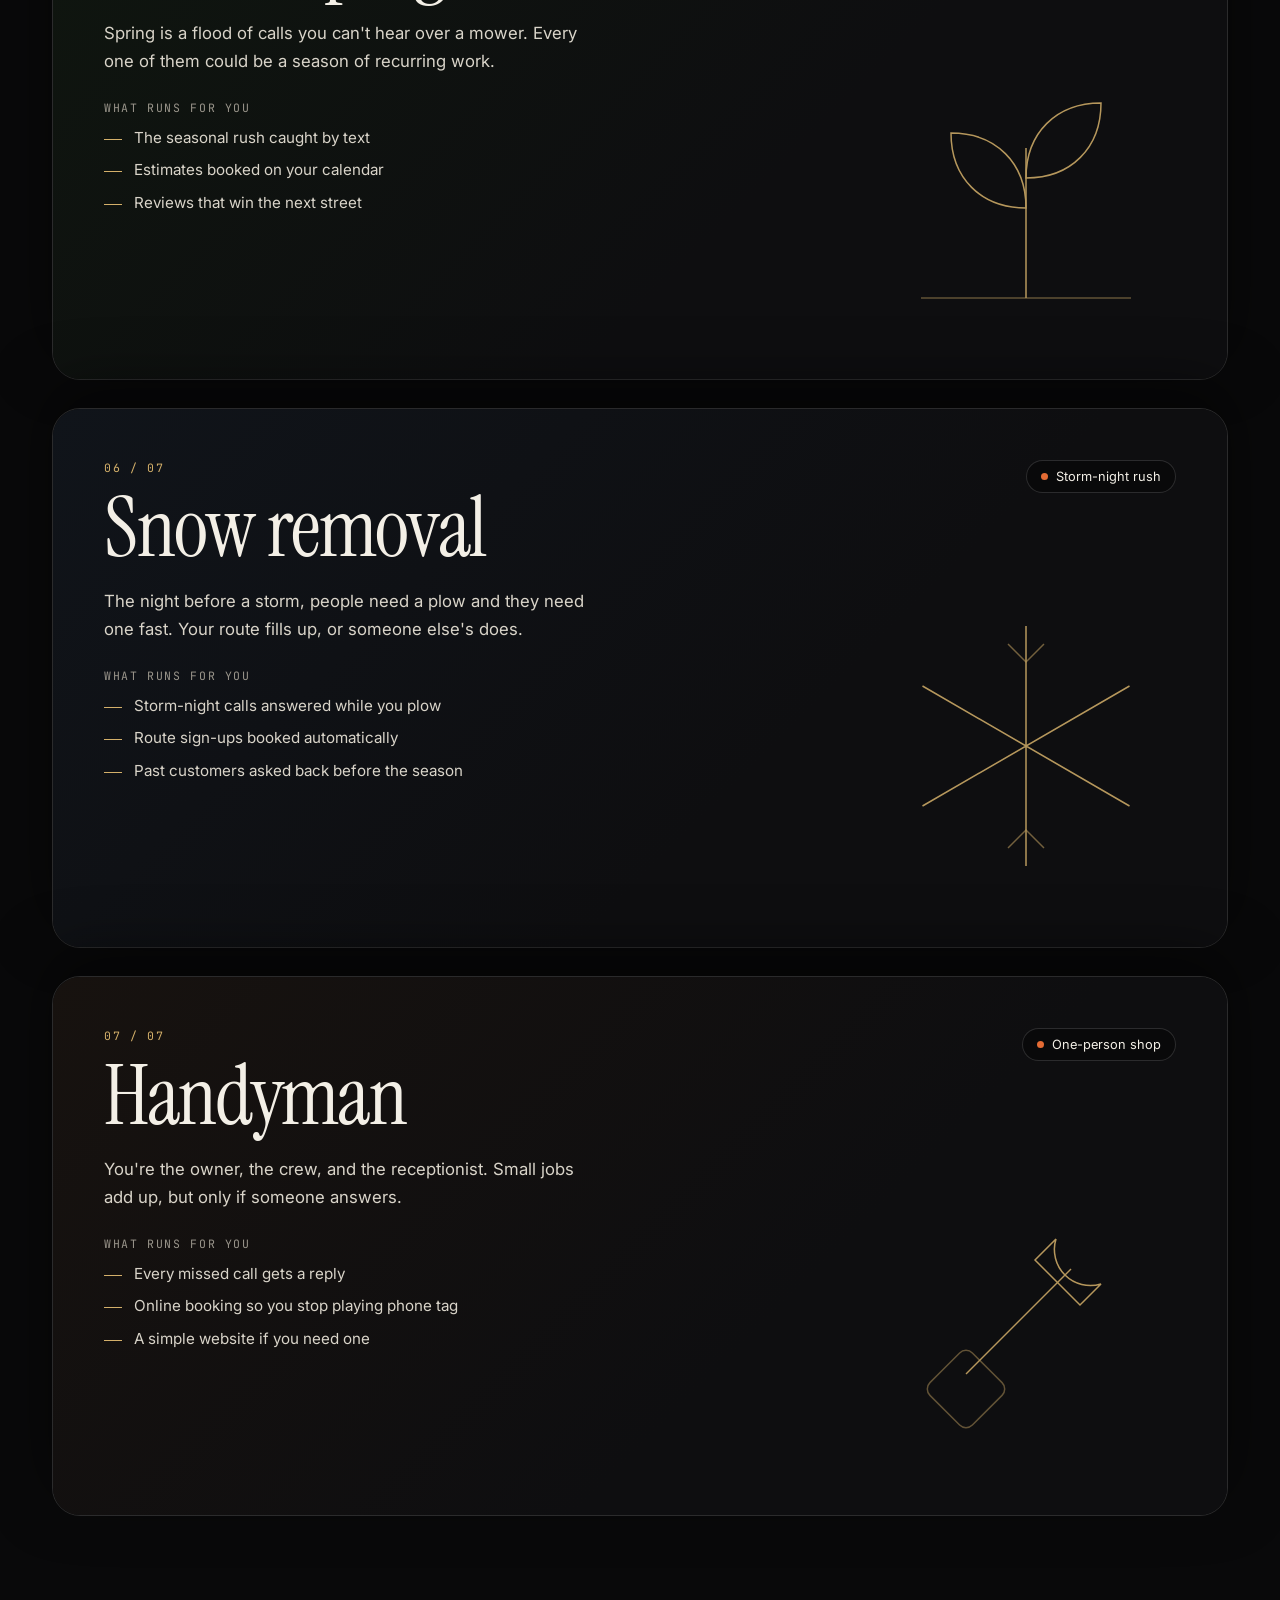
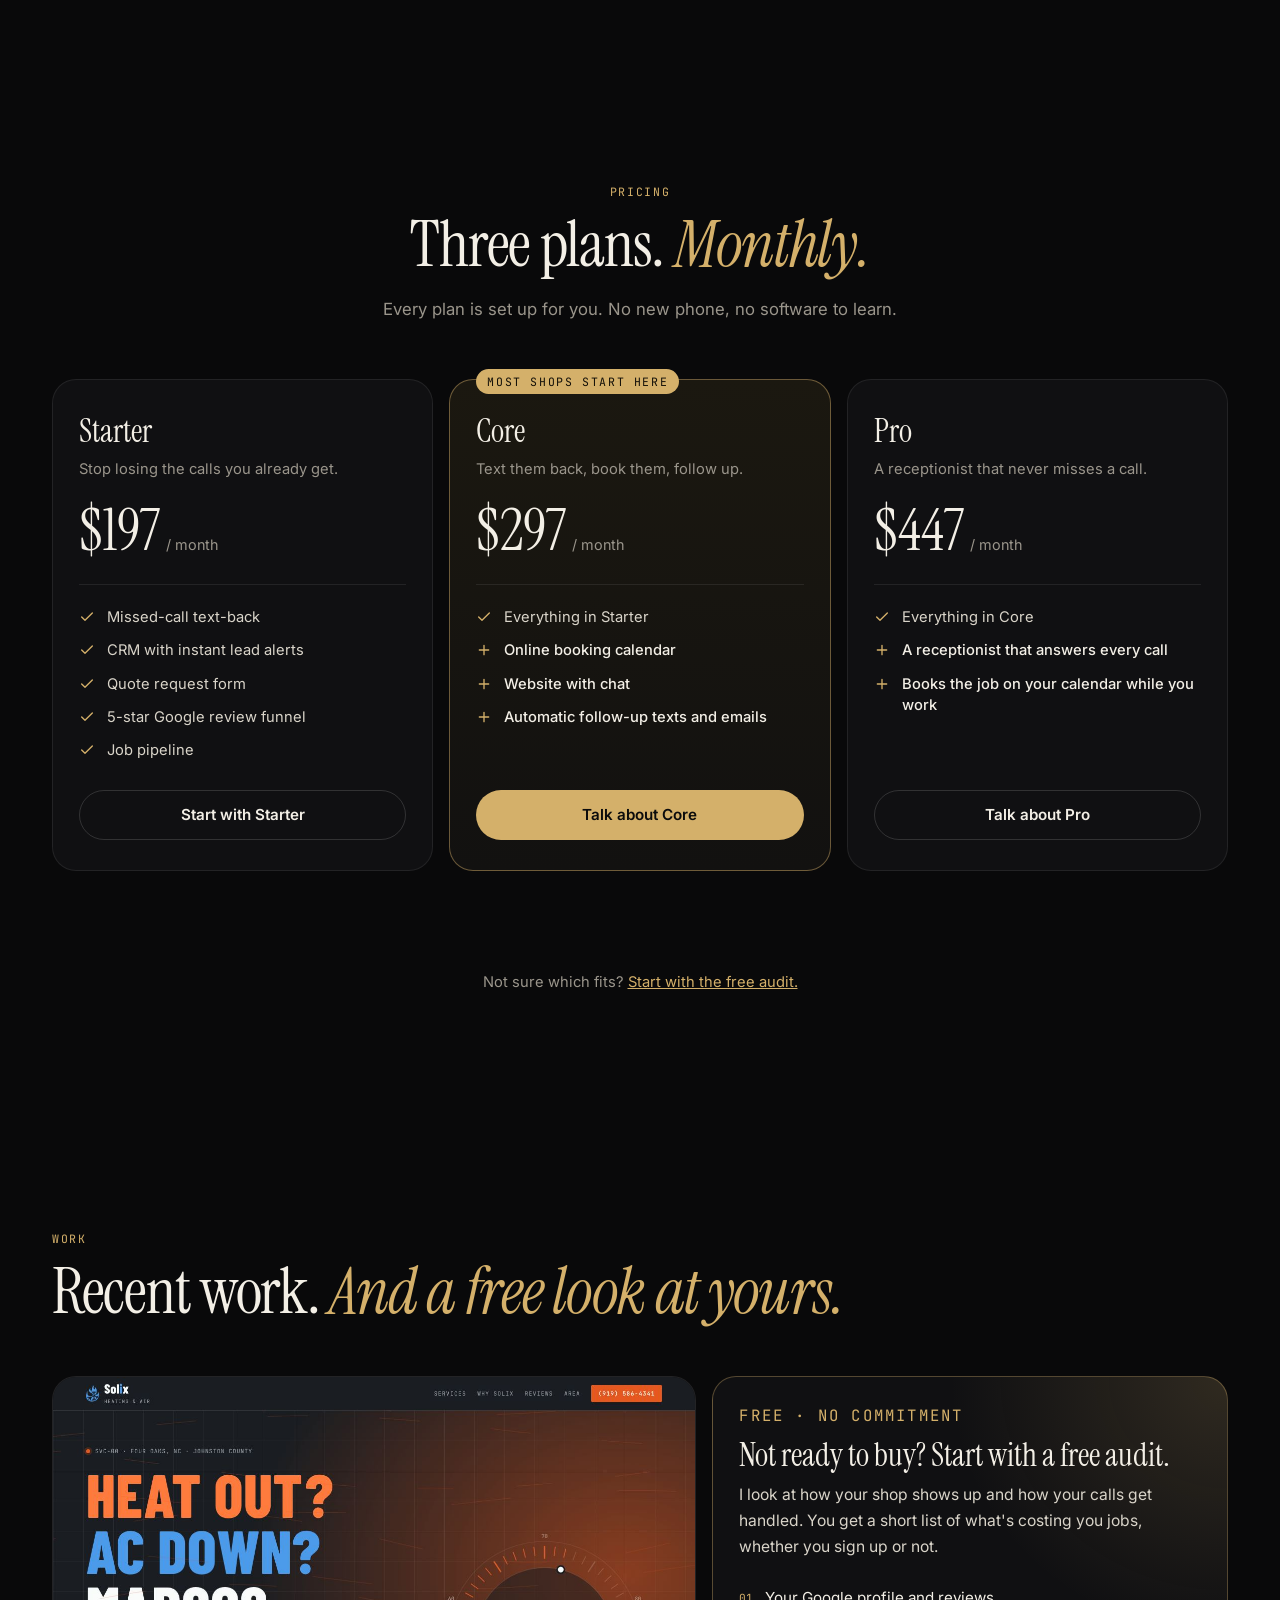
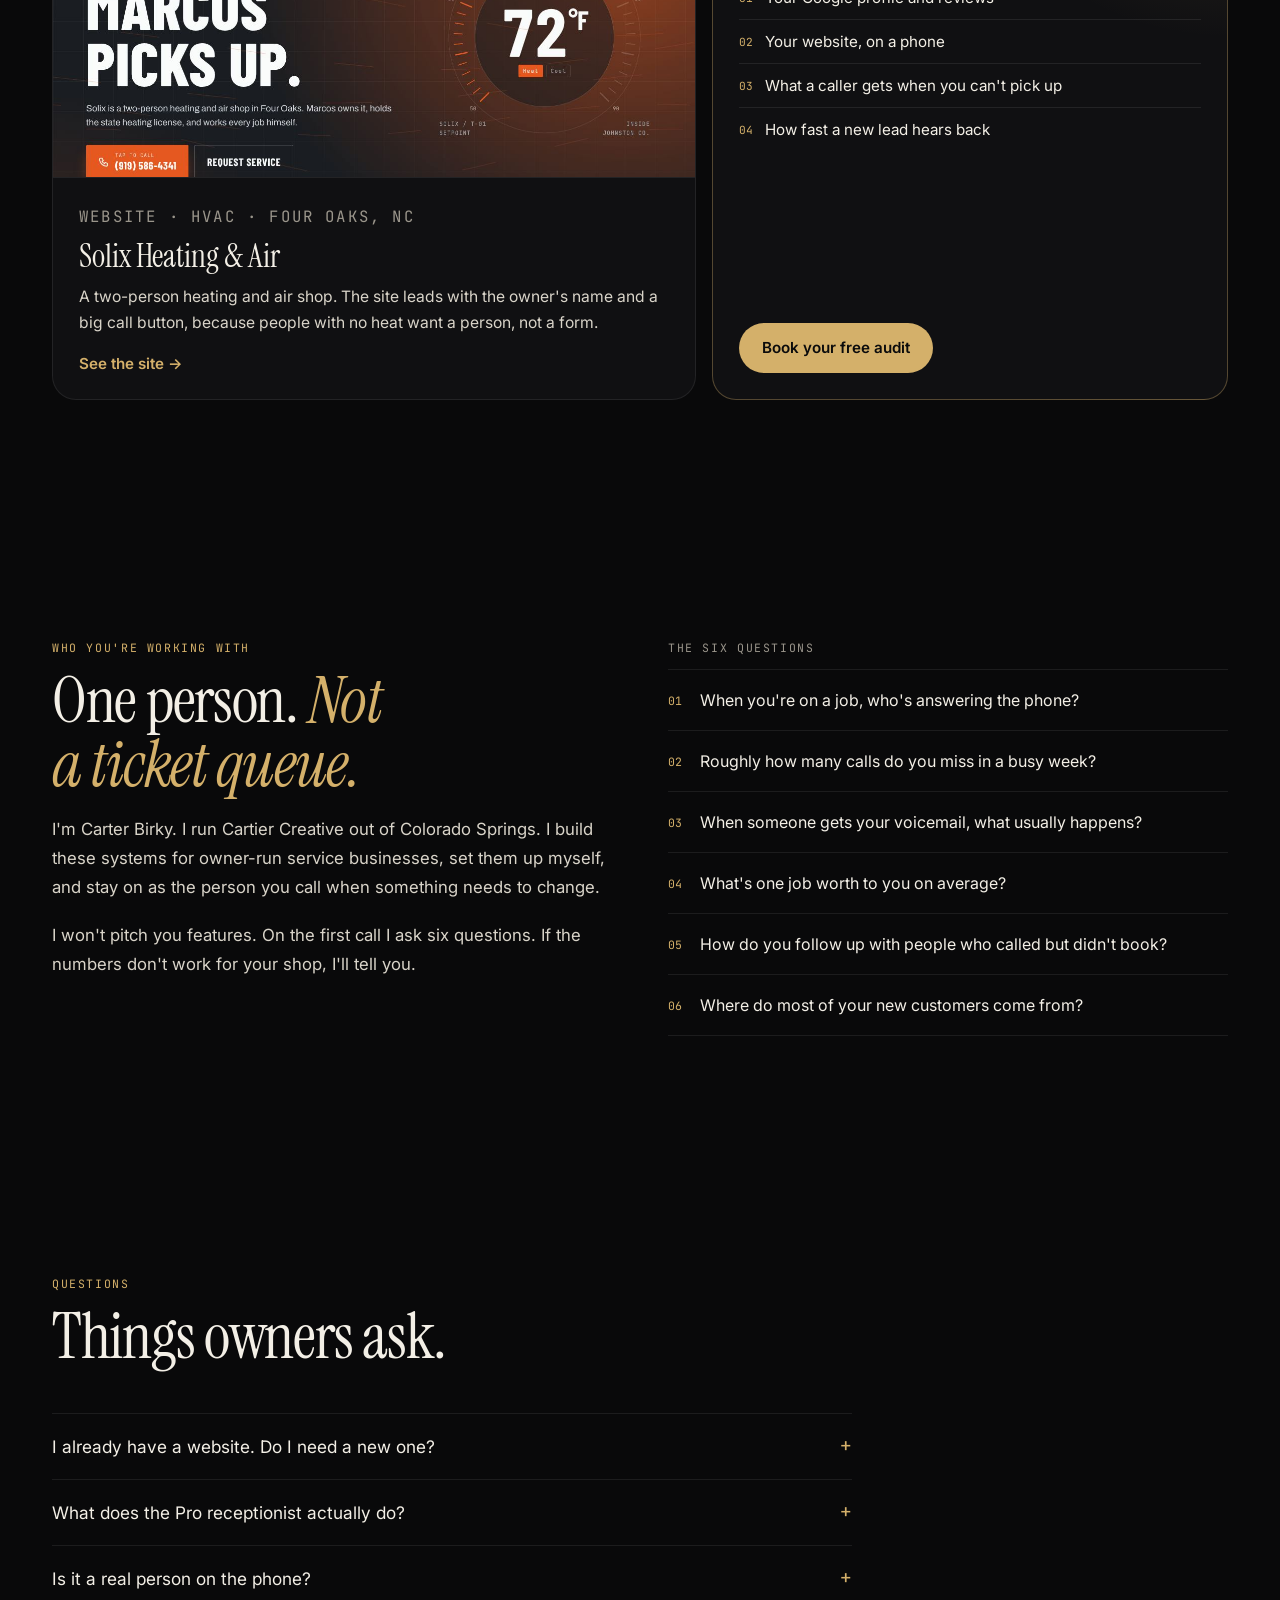
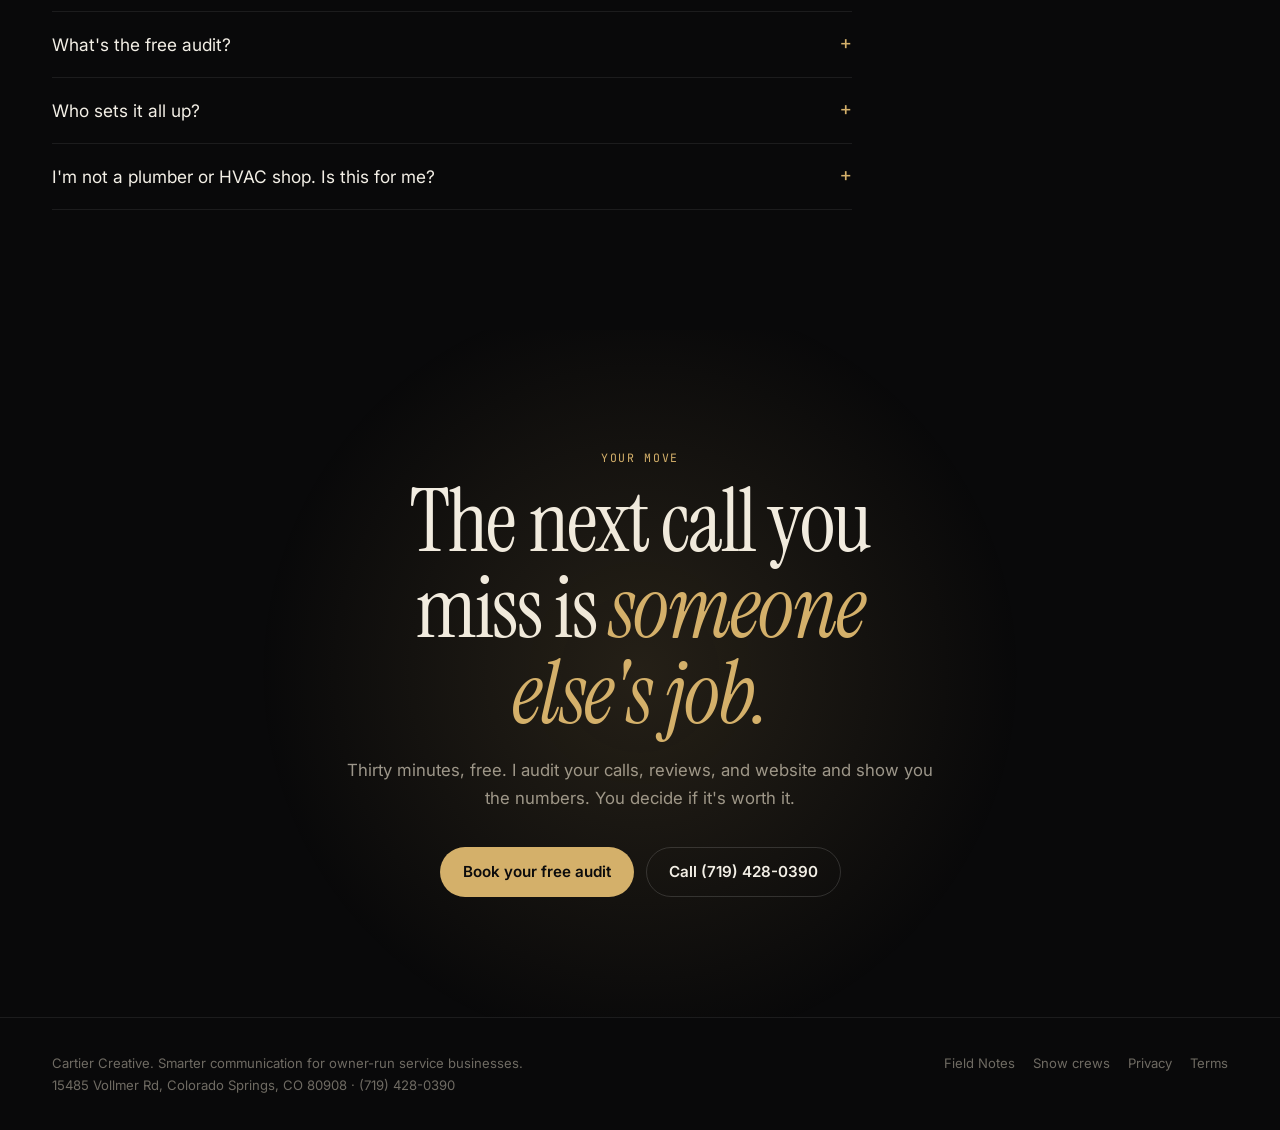
==== commit 129319ea: "Field Notes blog (#3) Add Field Notes blog with first three posts" ====
--- a/index.html
+++ b/index.html
@@ -334,6 +334,7 @@
       <a class="l" href="#hear">Hear it</a>
       <a class="l" href="#trades">Trades</a>
       <a class="l" href="#pricing">Pricing</a>
+      <a class="l" href="blog/">Field Notes</a>
       <a class="btn ghost" href="tel:+17194280390">Talk to a human</a>
       <a class="btn" href="#audit">Free audit</a>
     </nav>
@@ -713,7 +714,7 @@
 <footer>
   <div class="wrap">
     <p>Cartier Creative. Smarter communication for owner-run service businesses.<br>15485 Vollmer Rd, Colorado Springs, CO 80908 &middot; <a href="tel:+17194280390">(719) 428-0390</a></p>
-    <nav aria-label="Footer"><a href="snow/">Snow crews</a><a href="privacy/">Privacy</a><a href="terms/">Terms</a></nav>
+    <nav aria-label="Footer"><a href="blog/">Field Notes</a><a href="snow/">Snow crews</a><a href="privacy/">Privacy</a><a href="terms/">Terms</a></nav>
   </div>
 </footer>
 
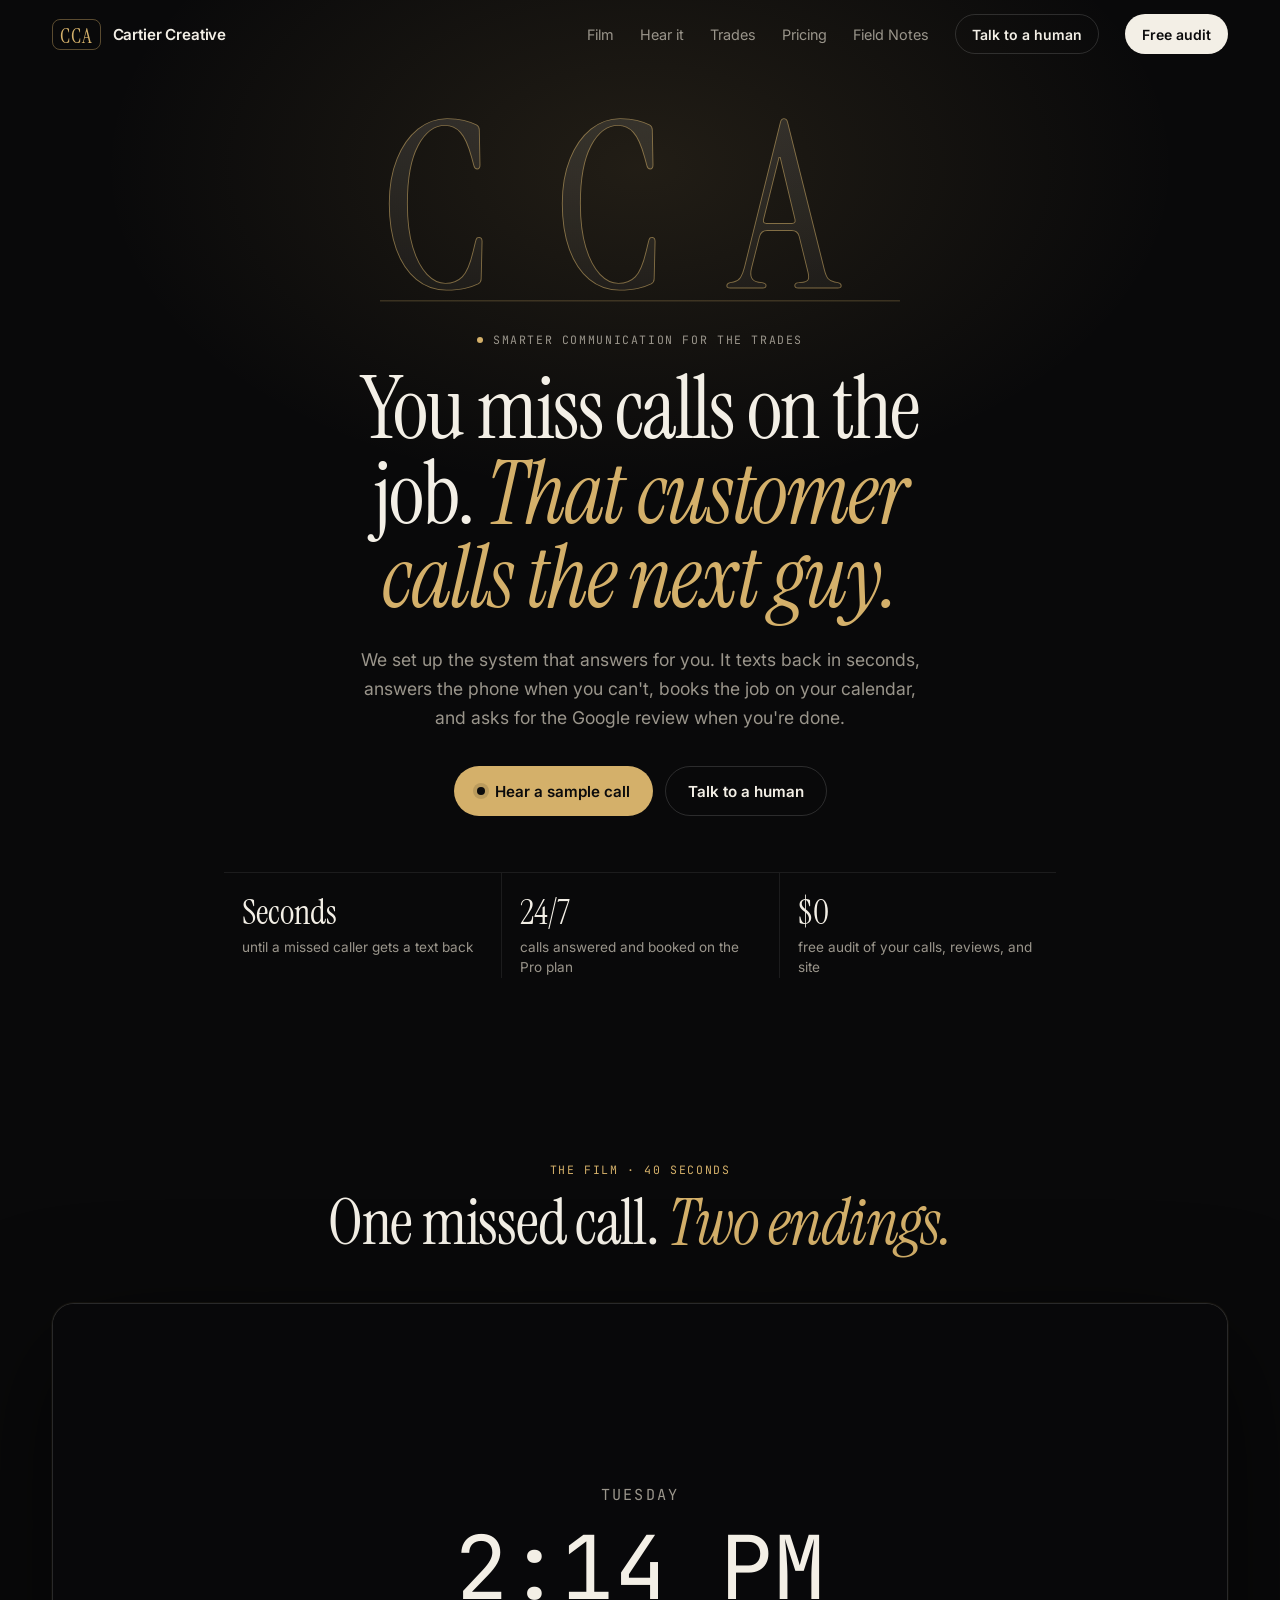
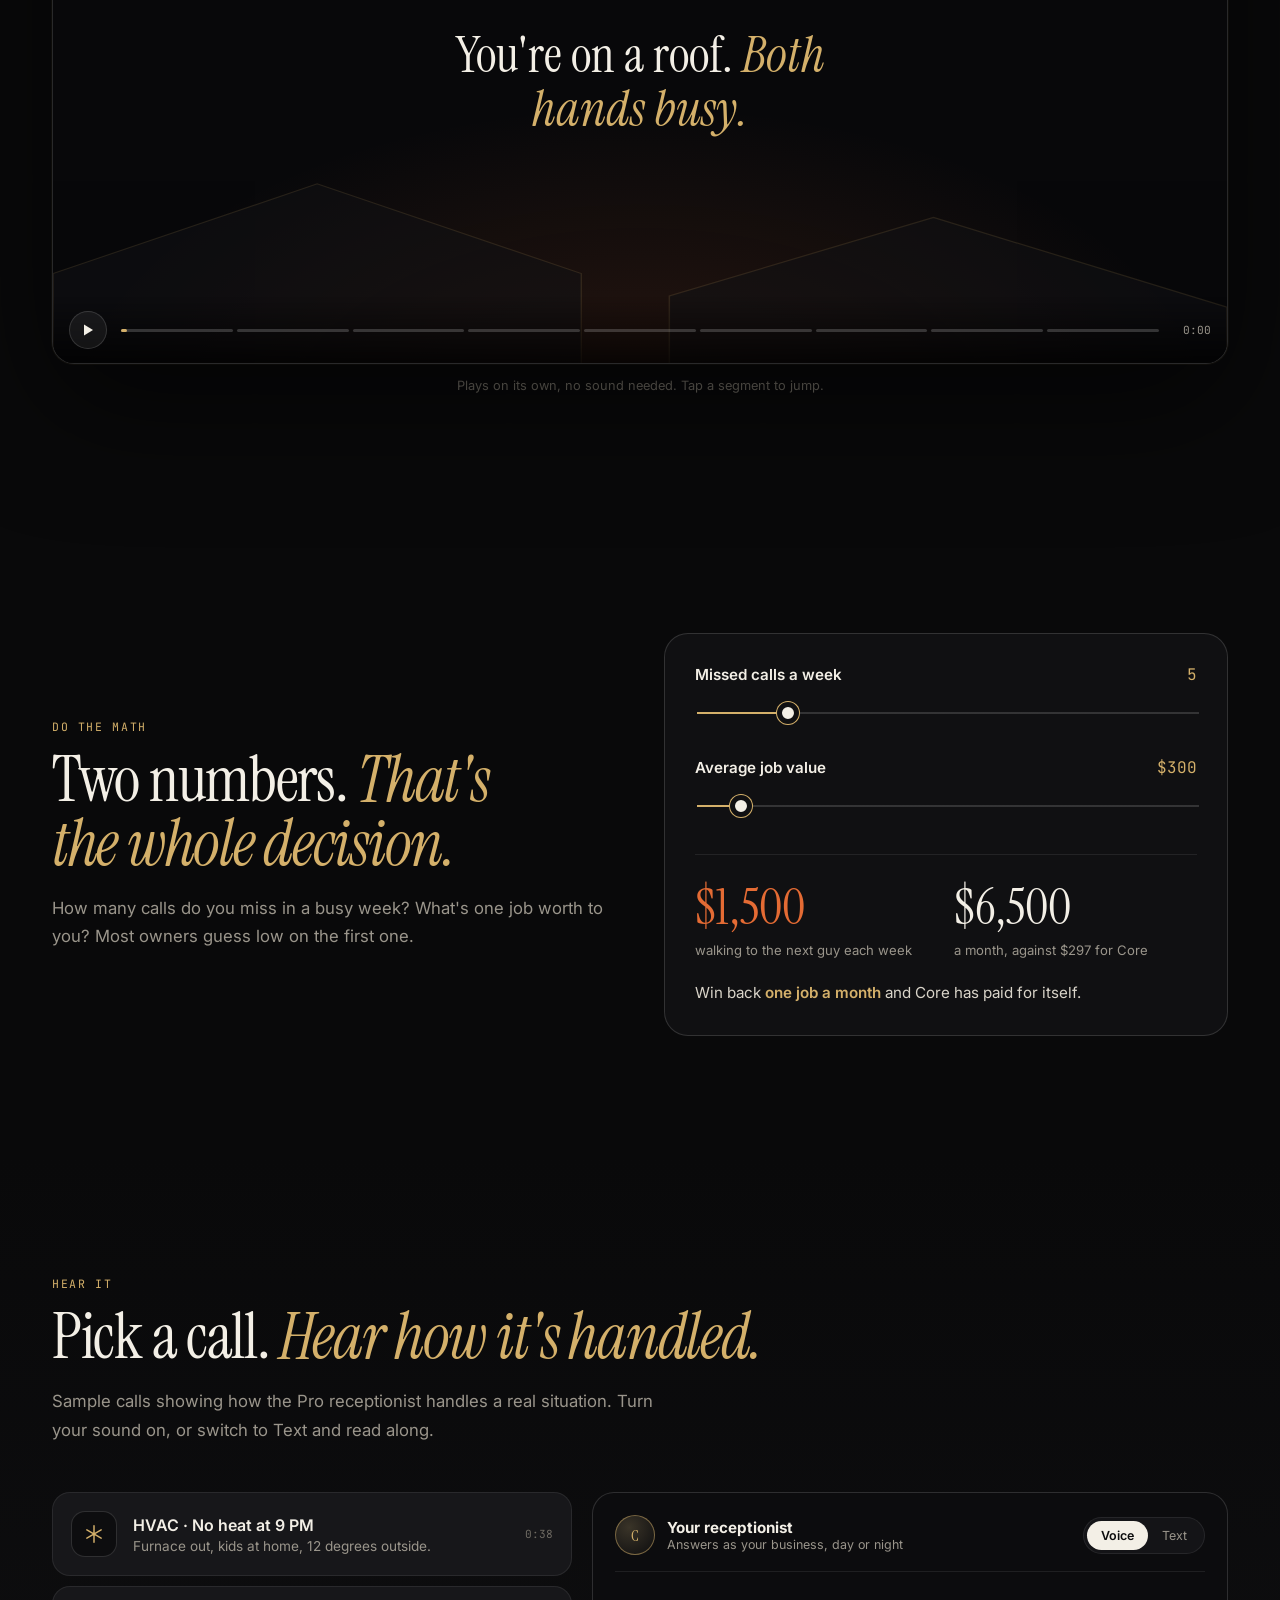
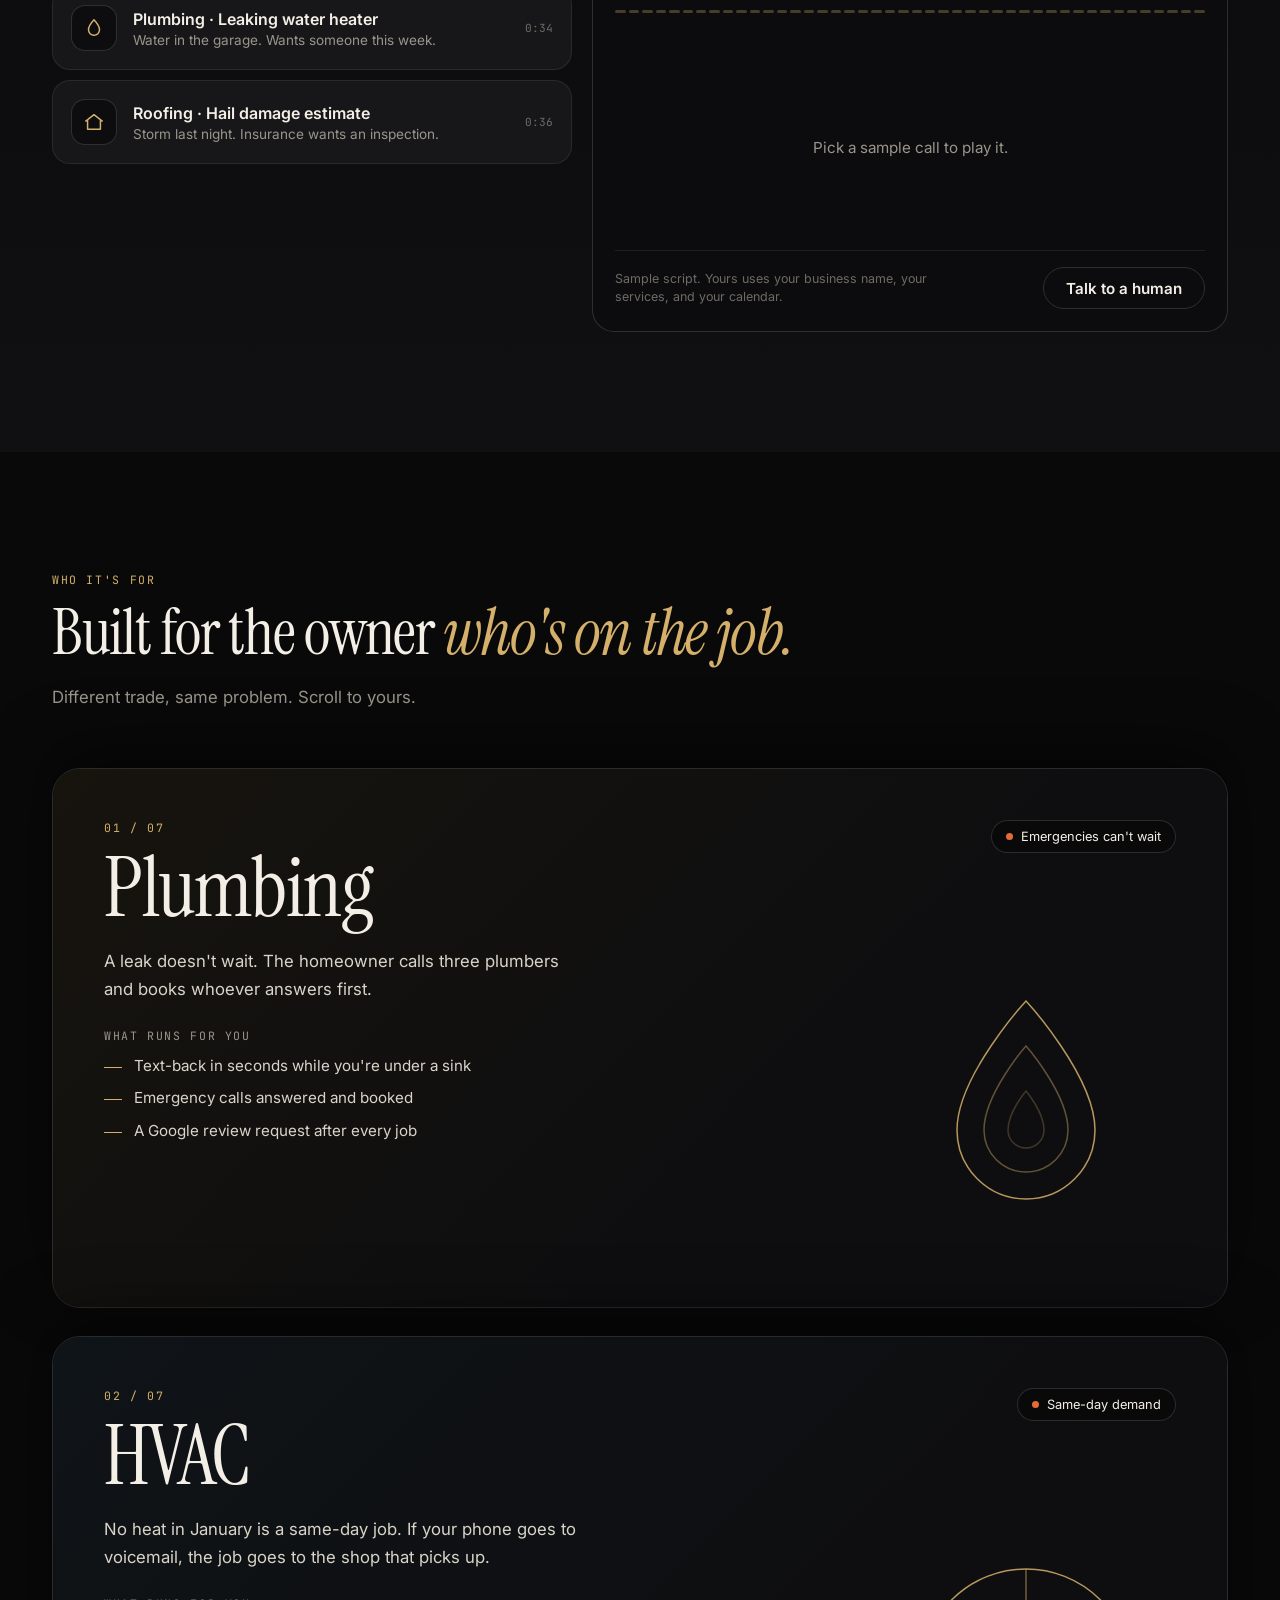
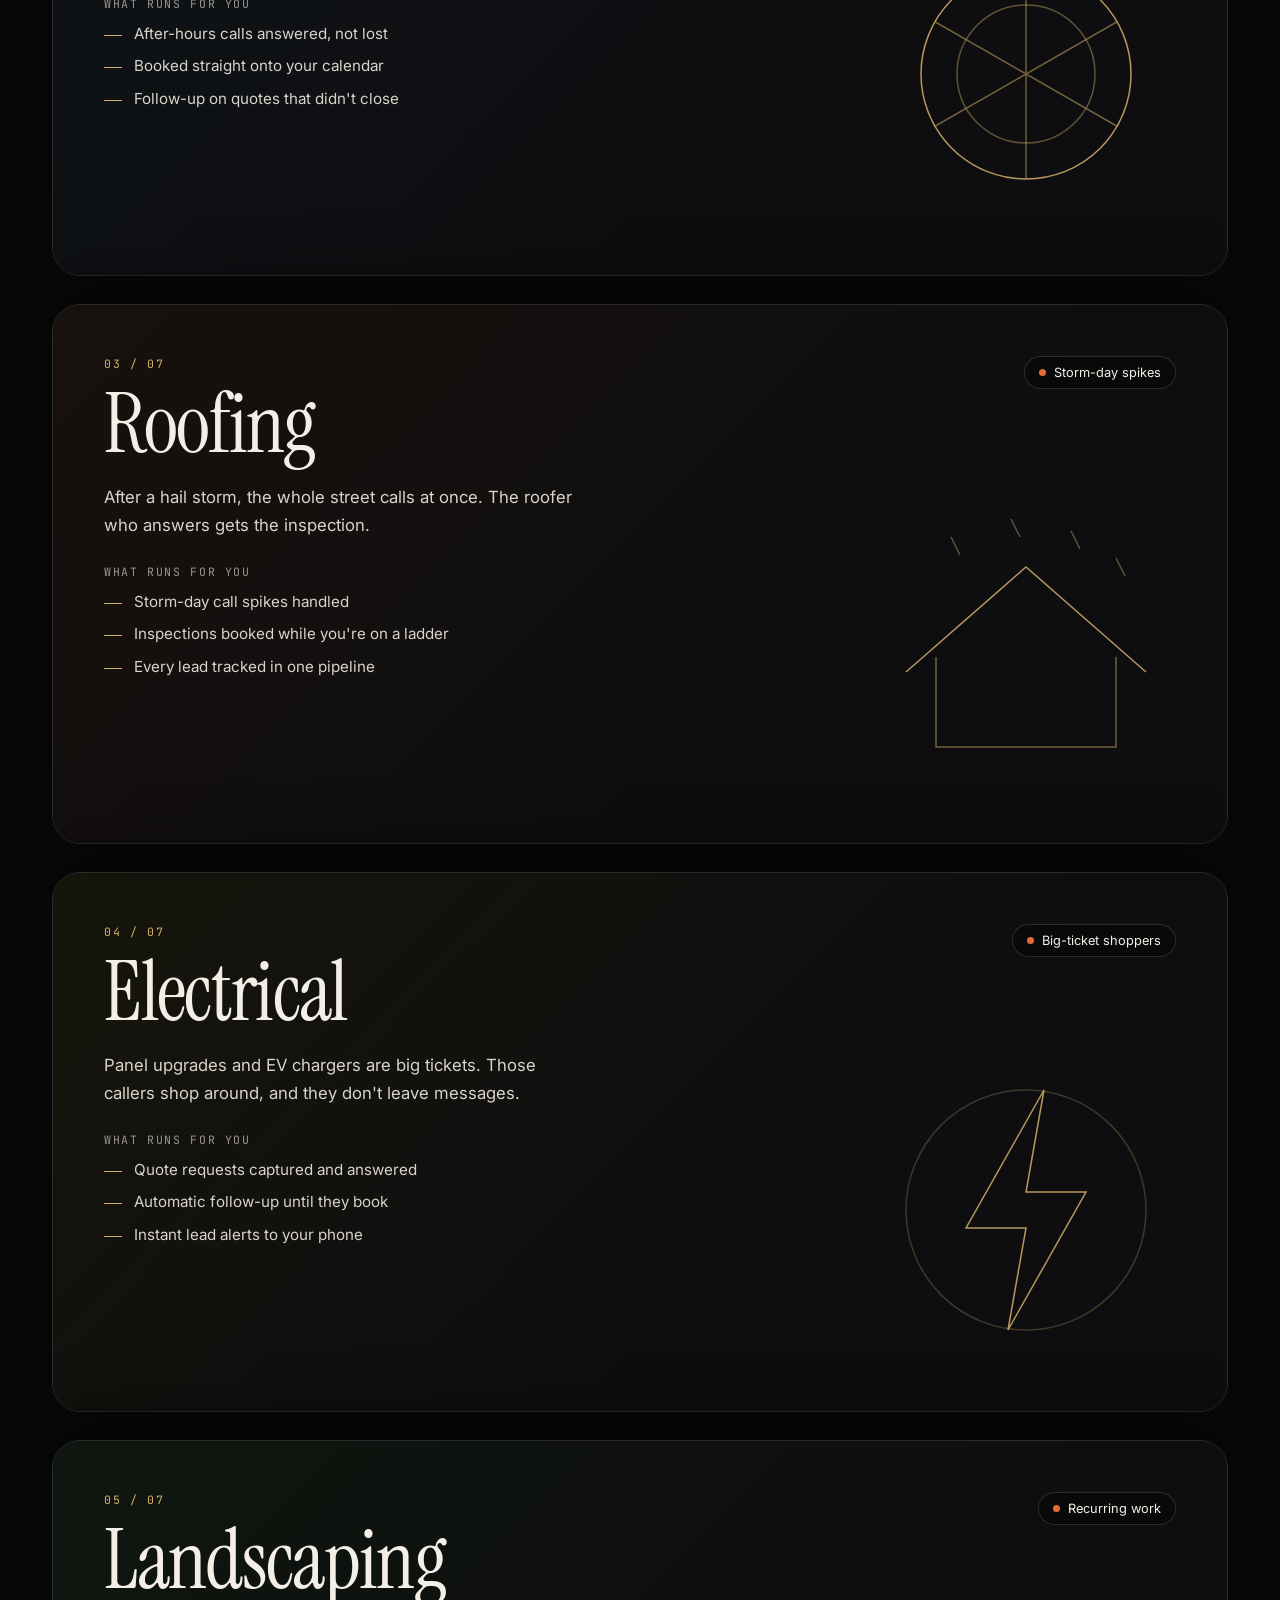
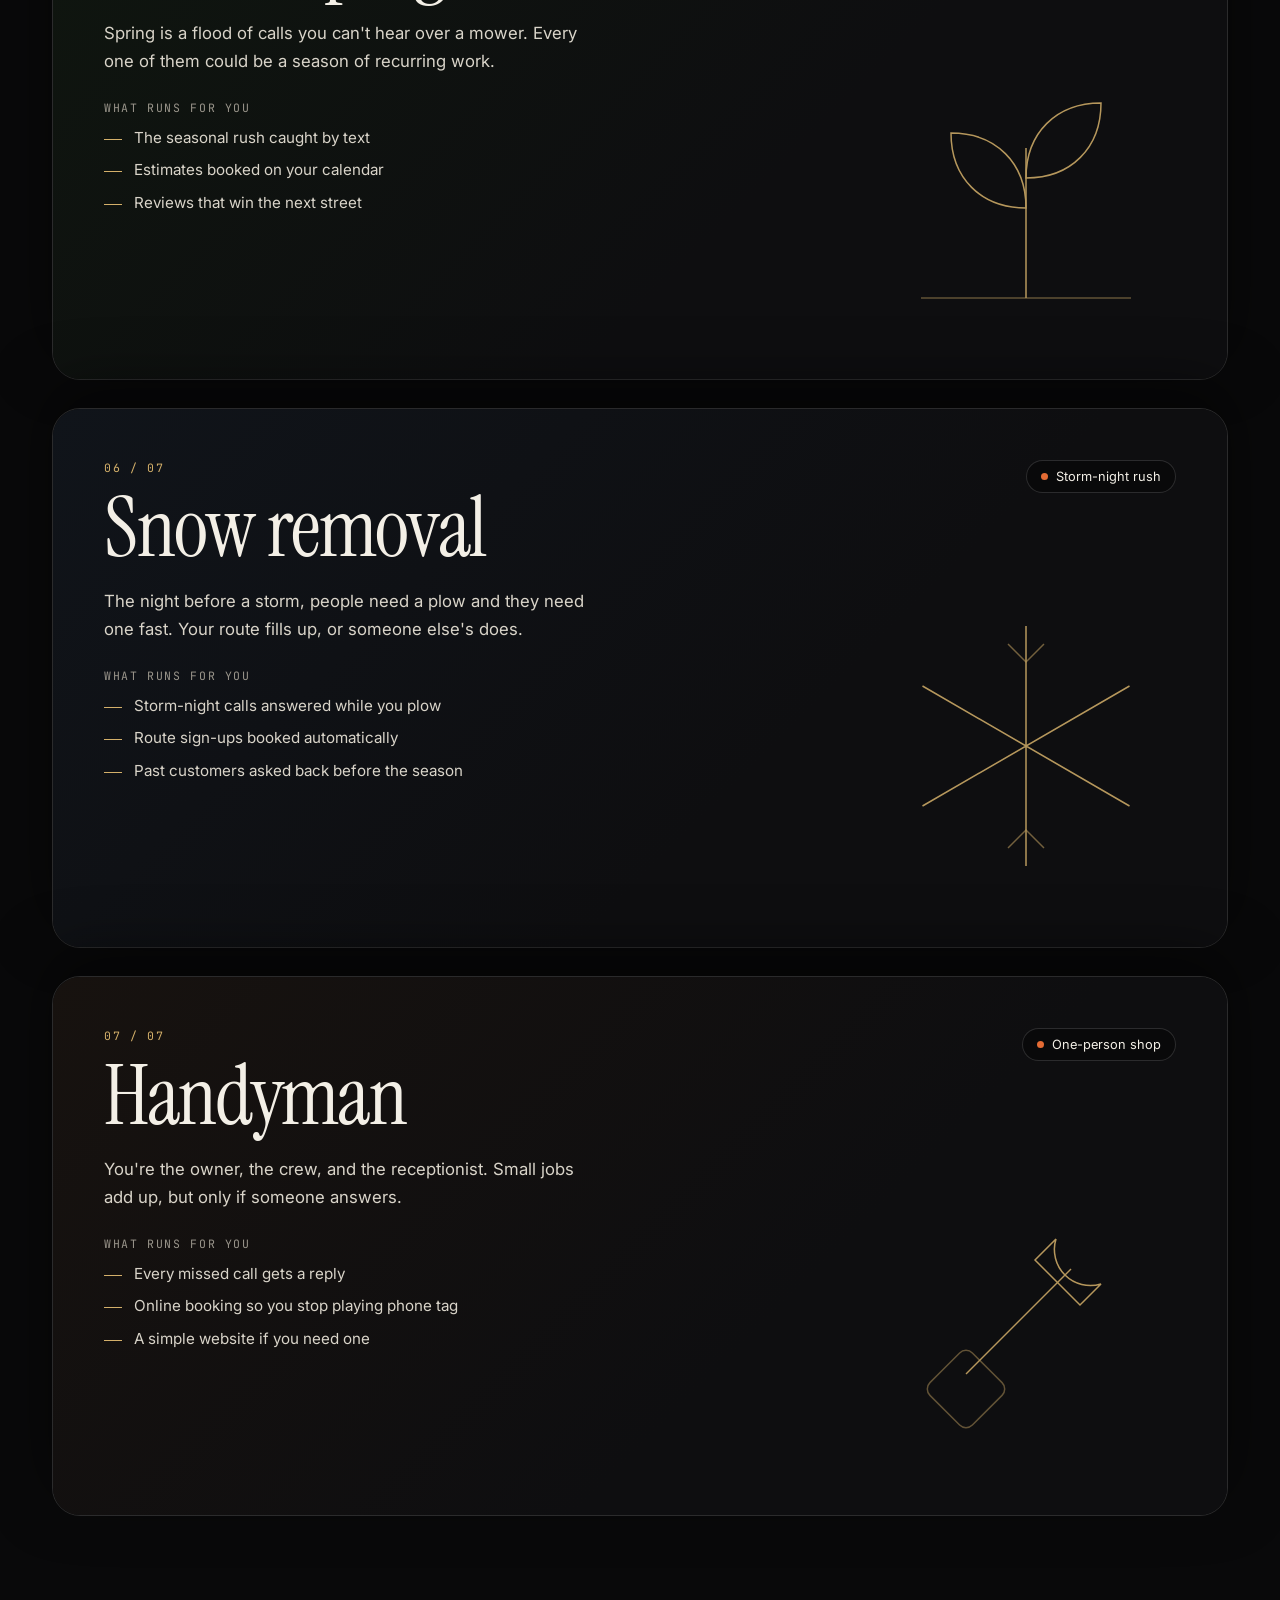
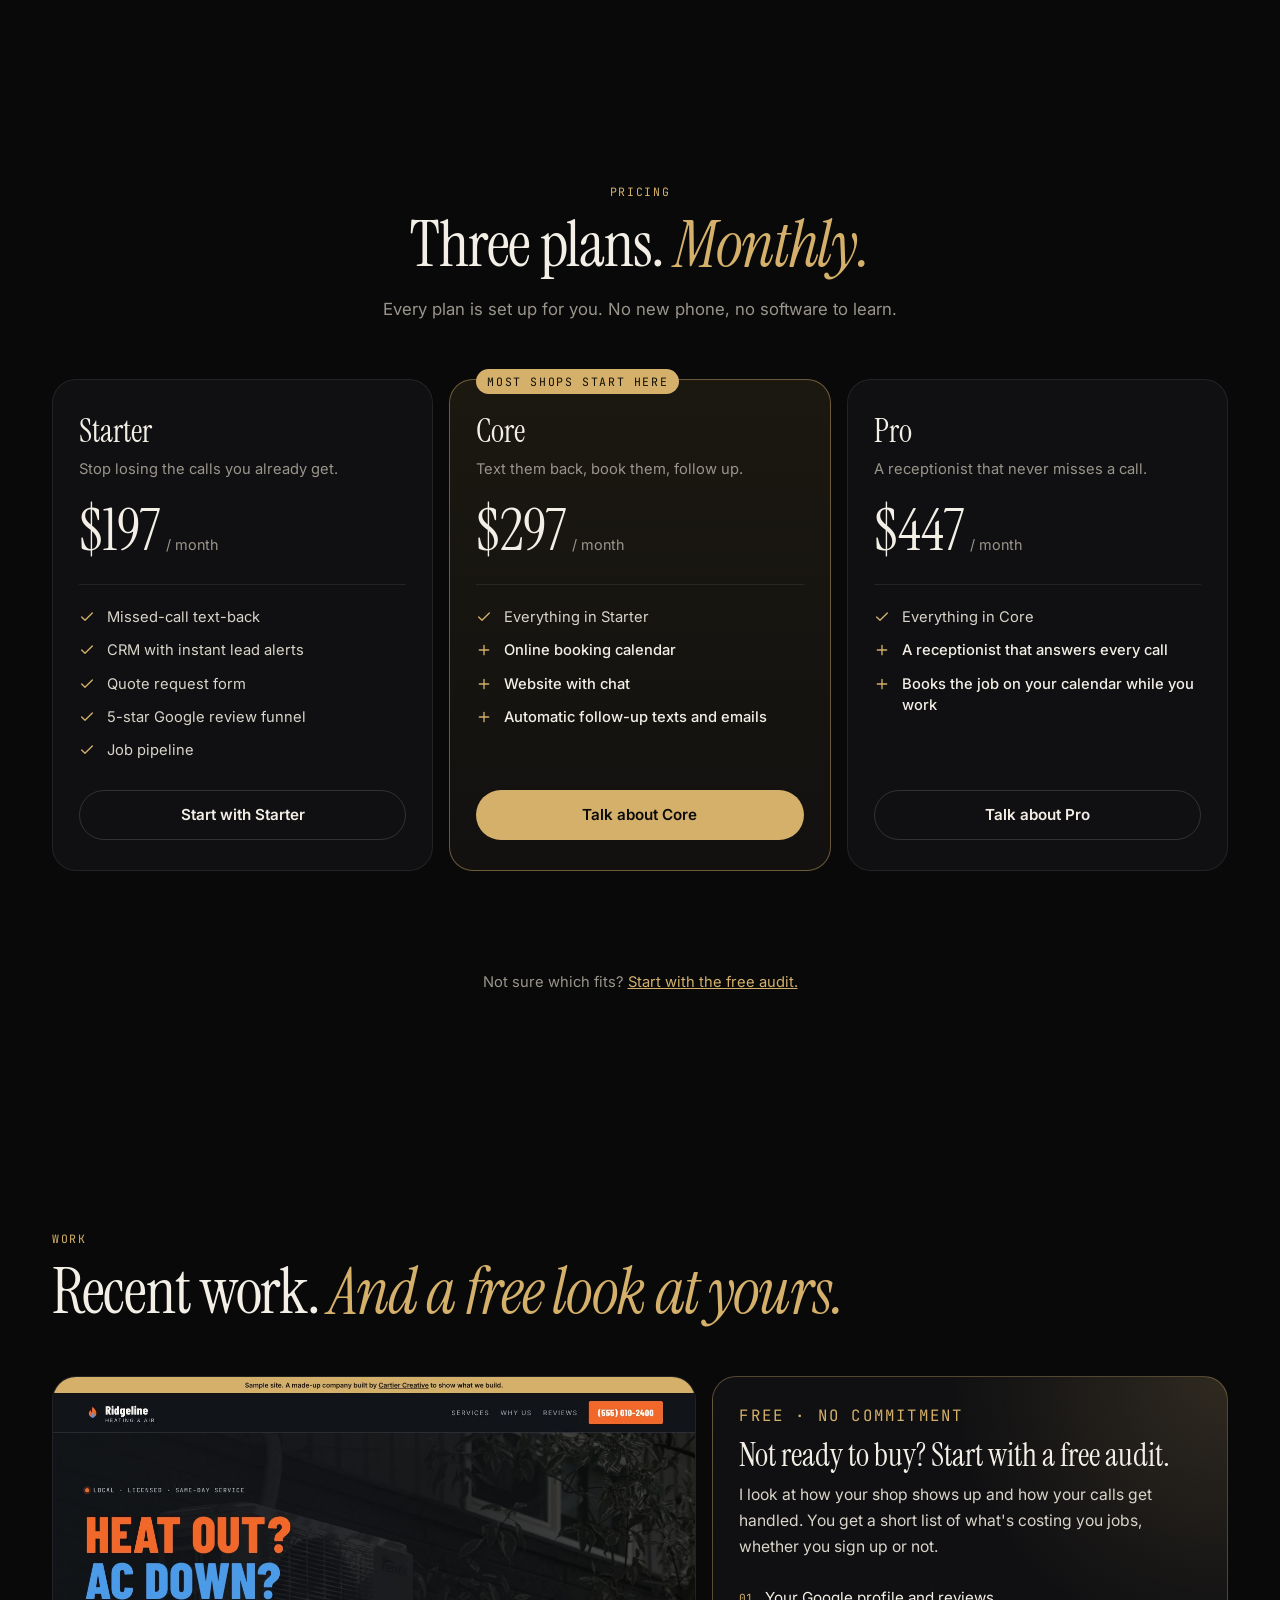
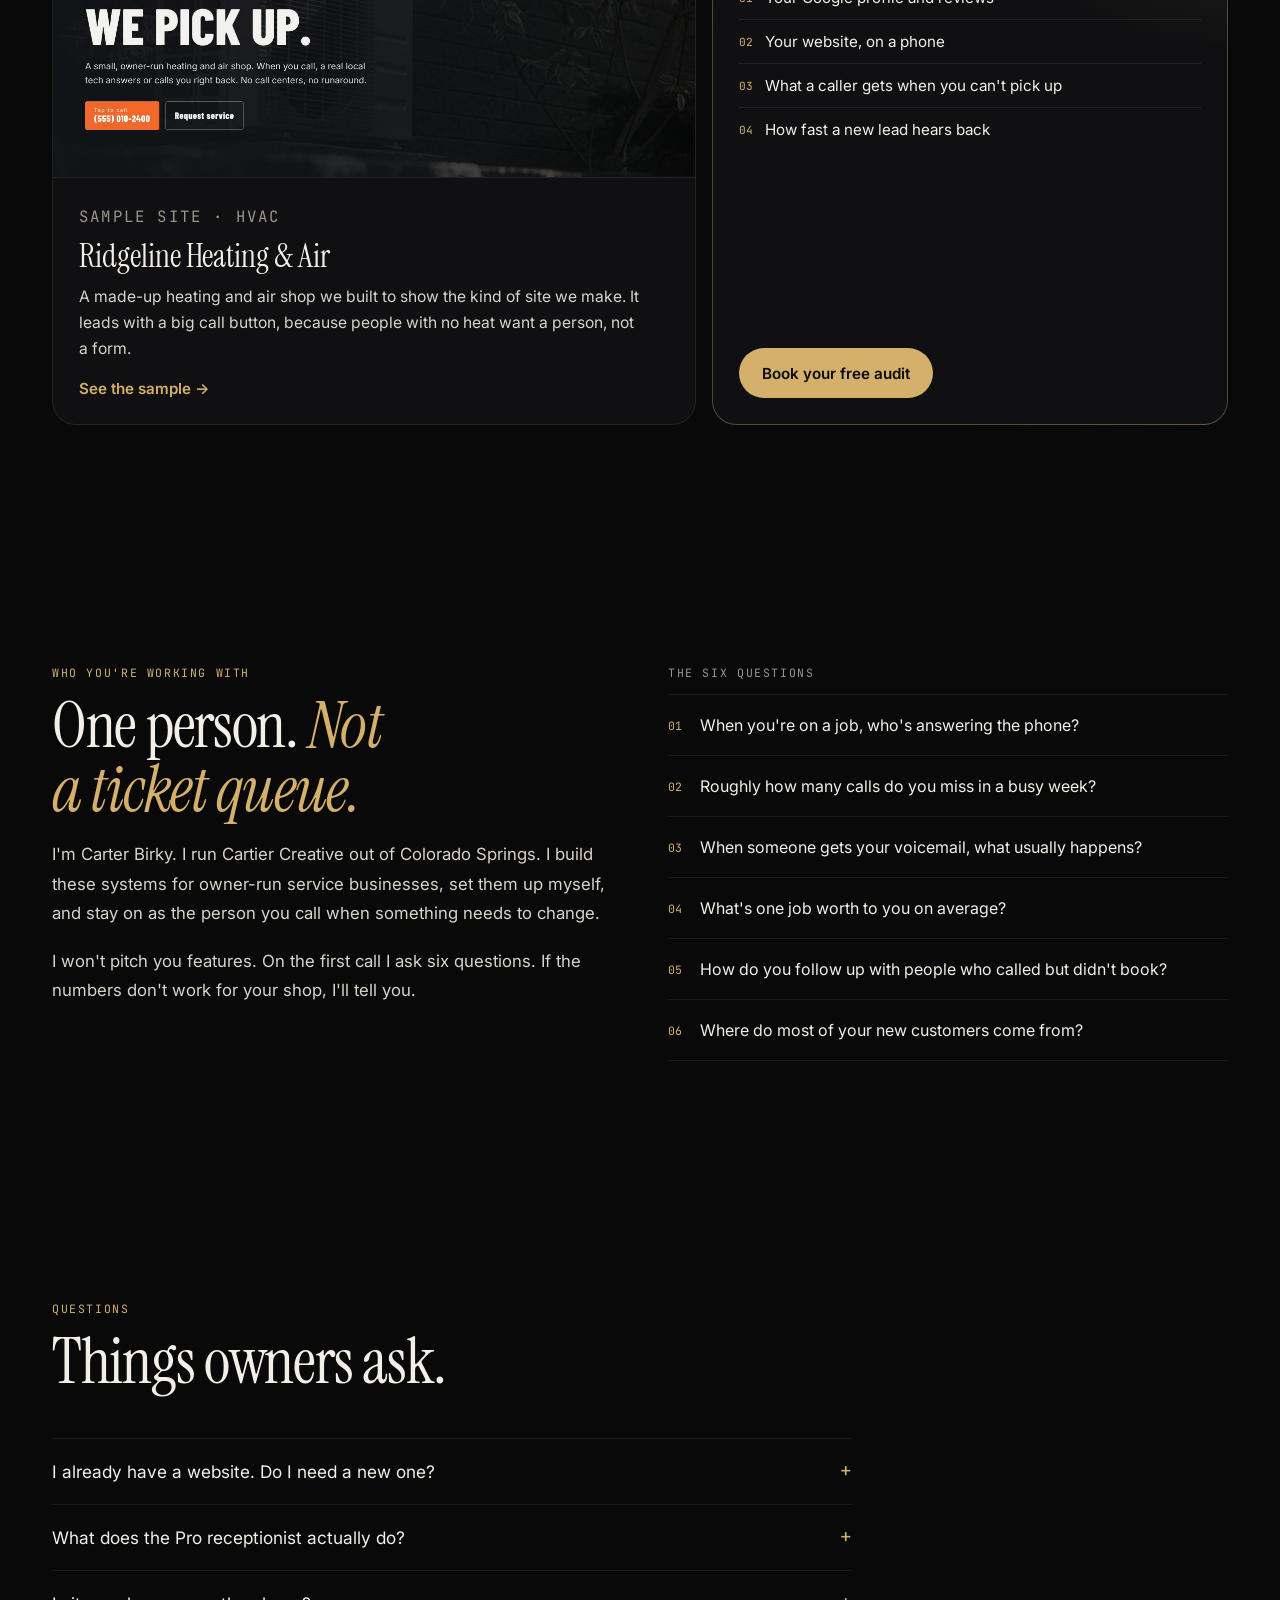
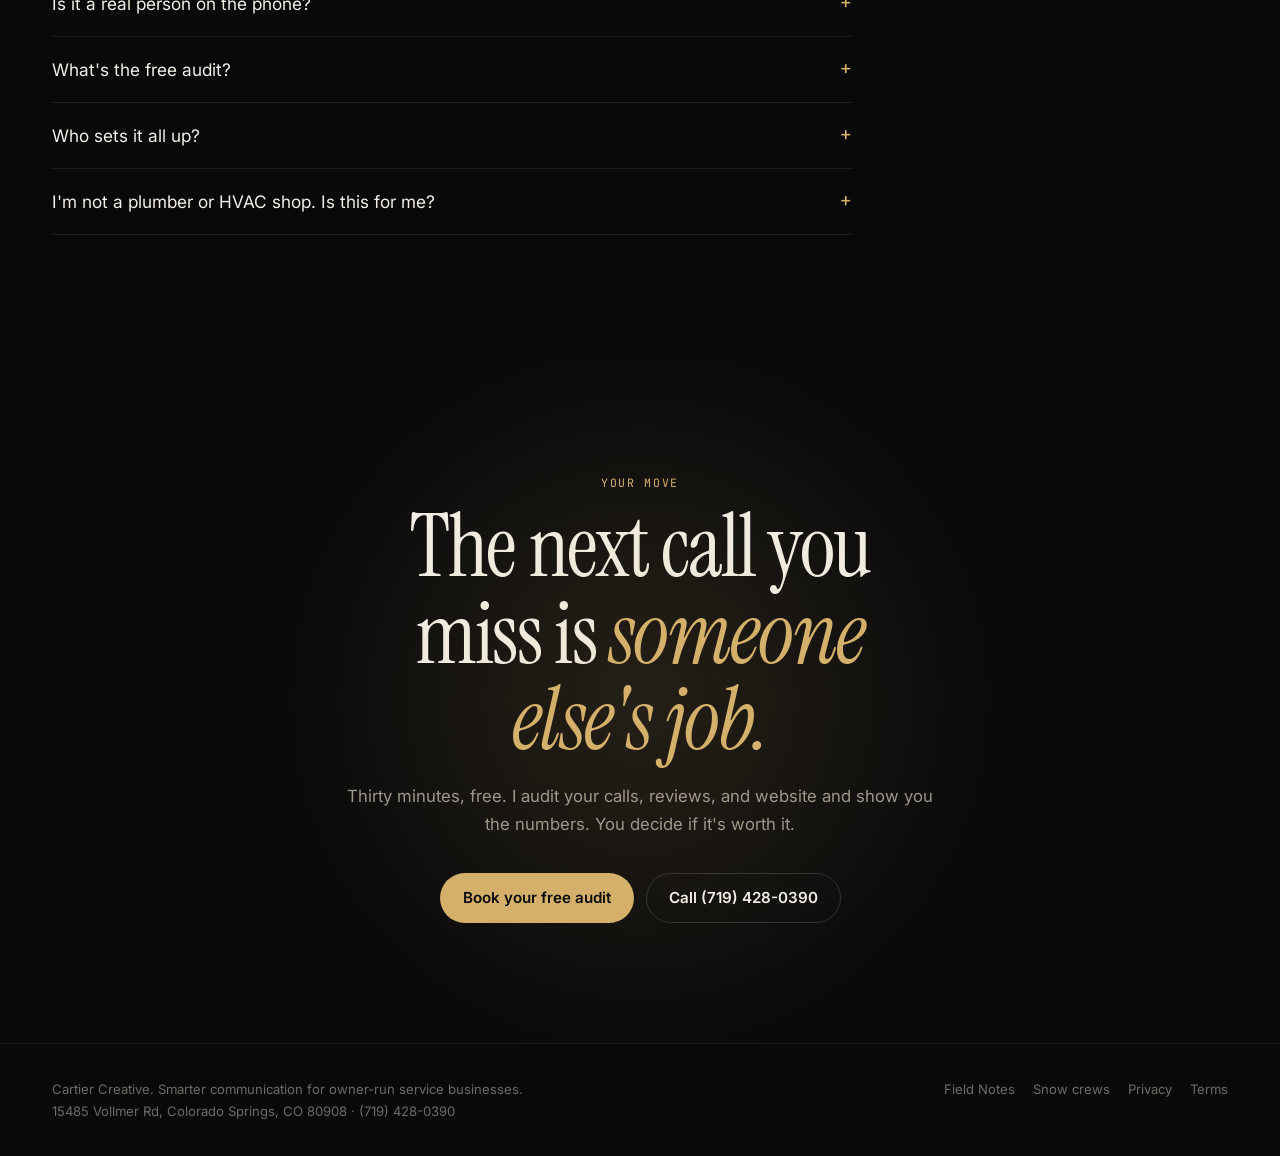
==== commit 87125d3c: "Replace Solix work card with a made-up sample HVAC site Removes every reference to Solix Heating & A" ====
--- a/index.html
+++ b/index.html
@@ -633,12 +633,12 @@
       </div>
       <div class="work-grid">
         <article class="wcard reveal">
-          <div class="shot"><img src="img/work-solix.jpg" width="1280" height="800" loading="lazy" alt="Solix Heating and Air homepage: a bold 'Heat out? AC down? Marcos picks up.' headline with a tap-to-call button."></div>
+          <div class="shot"><img src="img/work-hvac-sample.jpg" width="1280" height="800" loading="lazy" alt="Sample heating and air homepage: a bold 'Heat out? AC down? We pick up.' headline with a tap-to-call button."></div>
           <div class="body">
-            <p class="kick mono">Website &middot; HVAC &middot; Four Oaks, NC</p>
-            <h3>Solix Heating &amp; Air</h3>
-            <p class="pretty">A two-person heating and air shop. The site leads with the owner's name and a big call button, because people with no heat want a person, not a form.</p>
-            <a class="go" href="https://solix-hvac-four-oaks.lovable.app/solix.html" target="_blank" rel="noopener">See the site &rarr;</a>
+            <p class="kick mono">Sample site &middot; HVAC</p>
+            <h3>Ridgeline Heating &amp; Air</h3>
+            <p class="pretty">A made-up heating and air shop we built to show the kind of site we make. It leads with a big call button, because people with no heat want a person, not a form.</p>
+            <a class="go" href="sample/hvac/">See the sample &rarr;</a>
           </div>
         </article>
         <article class="wcard audit reveal" id="audit">
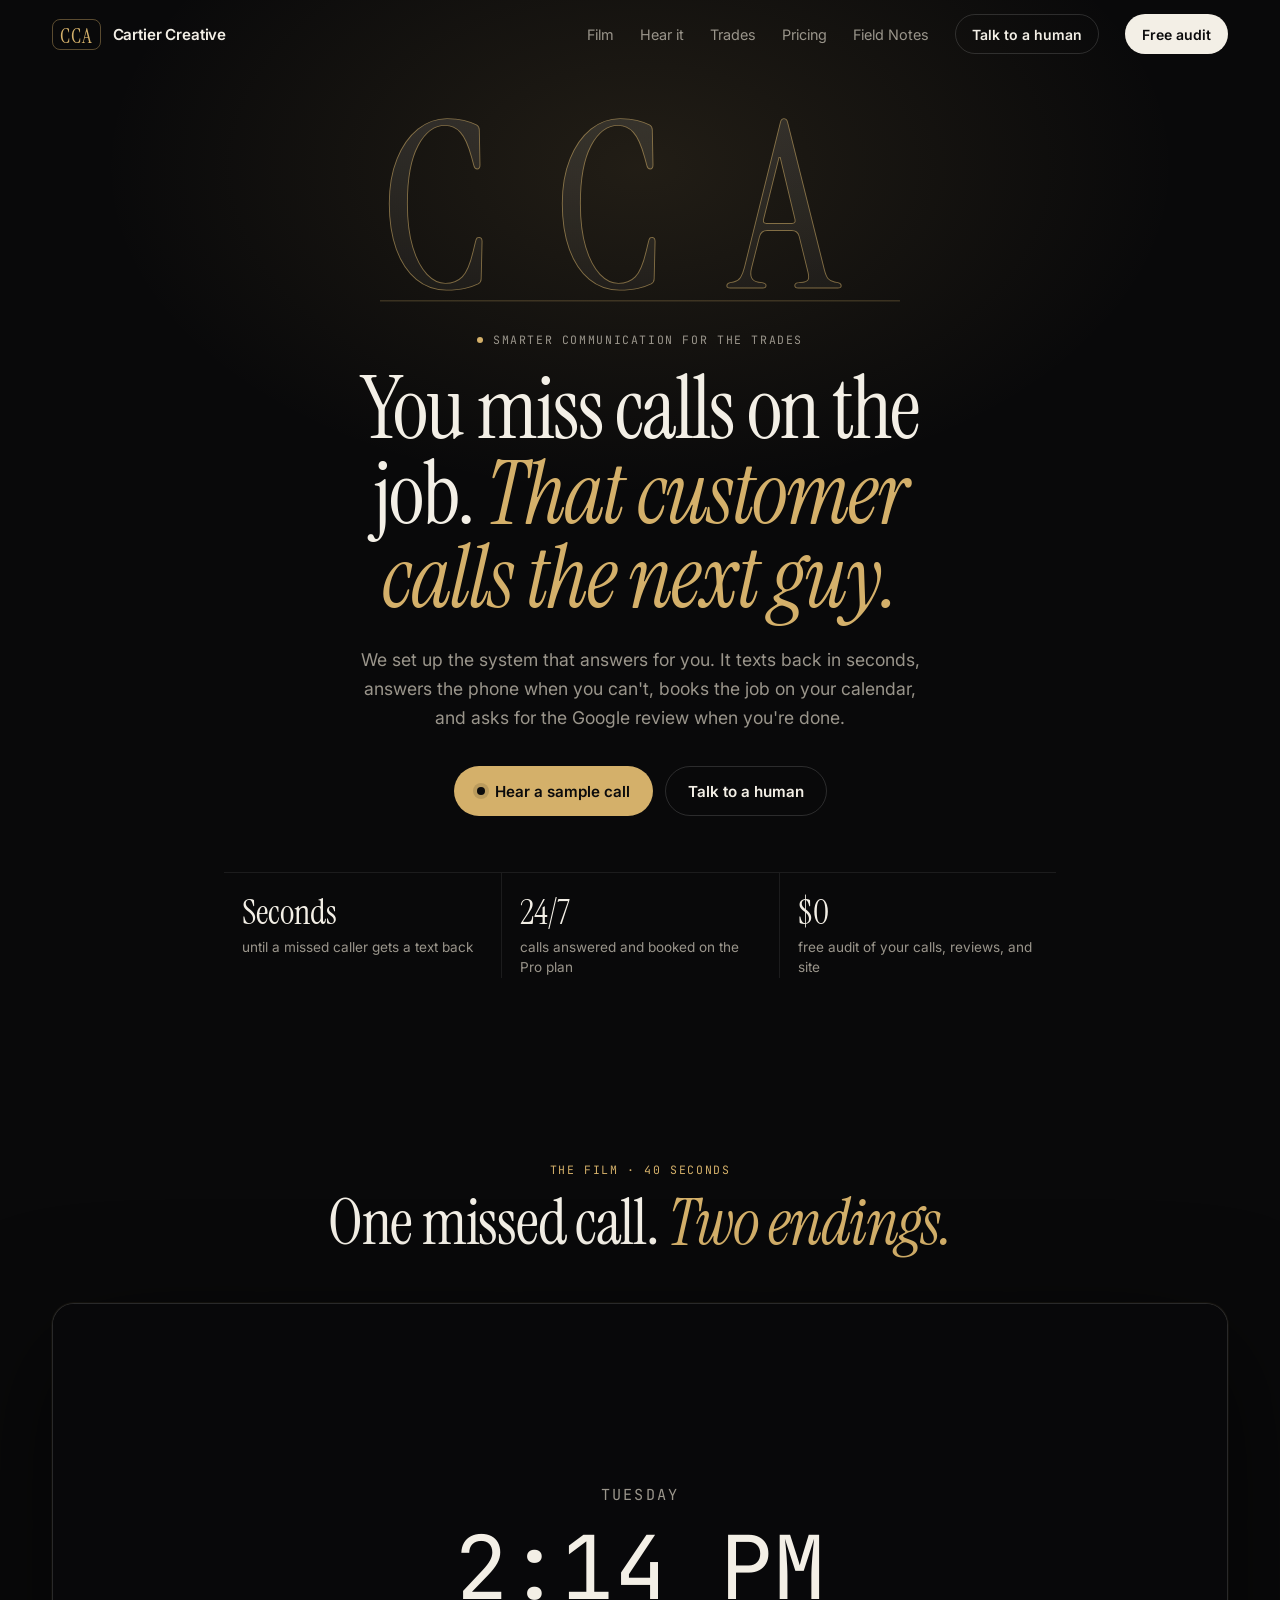
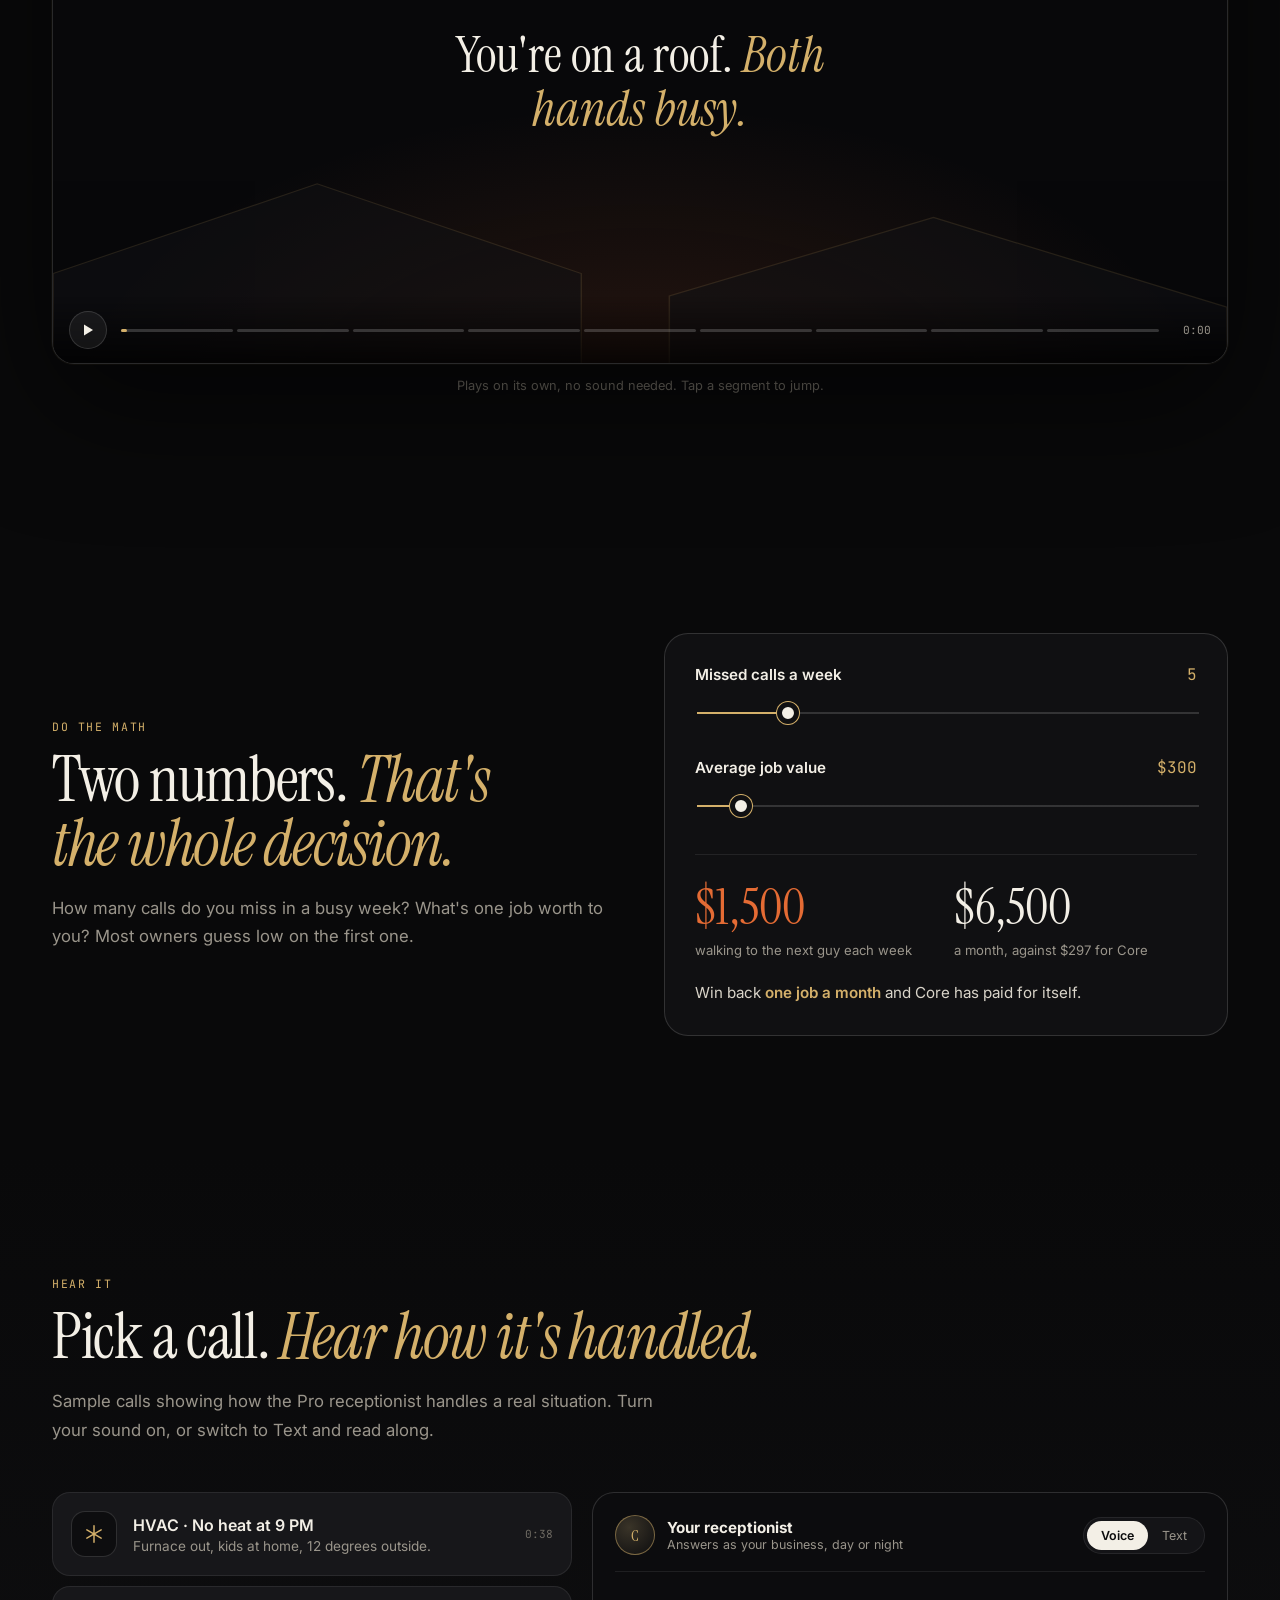
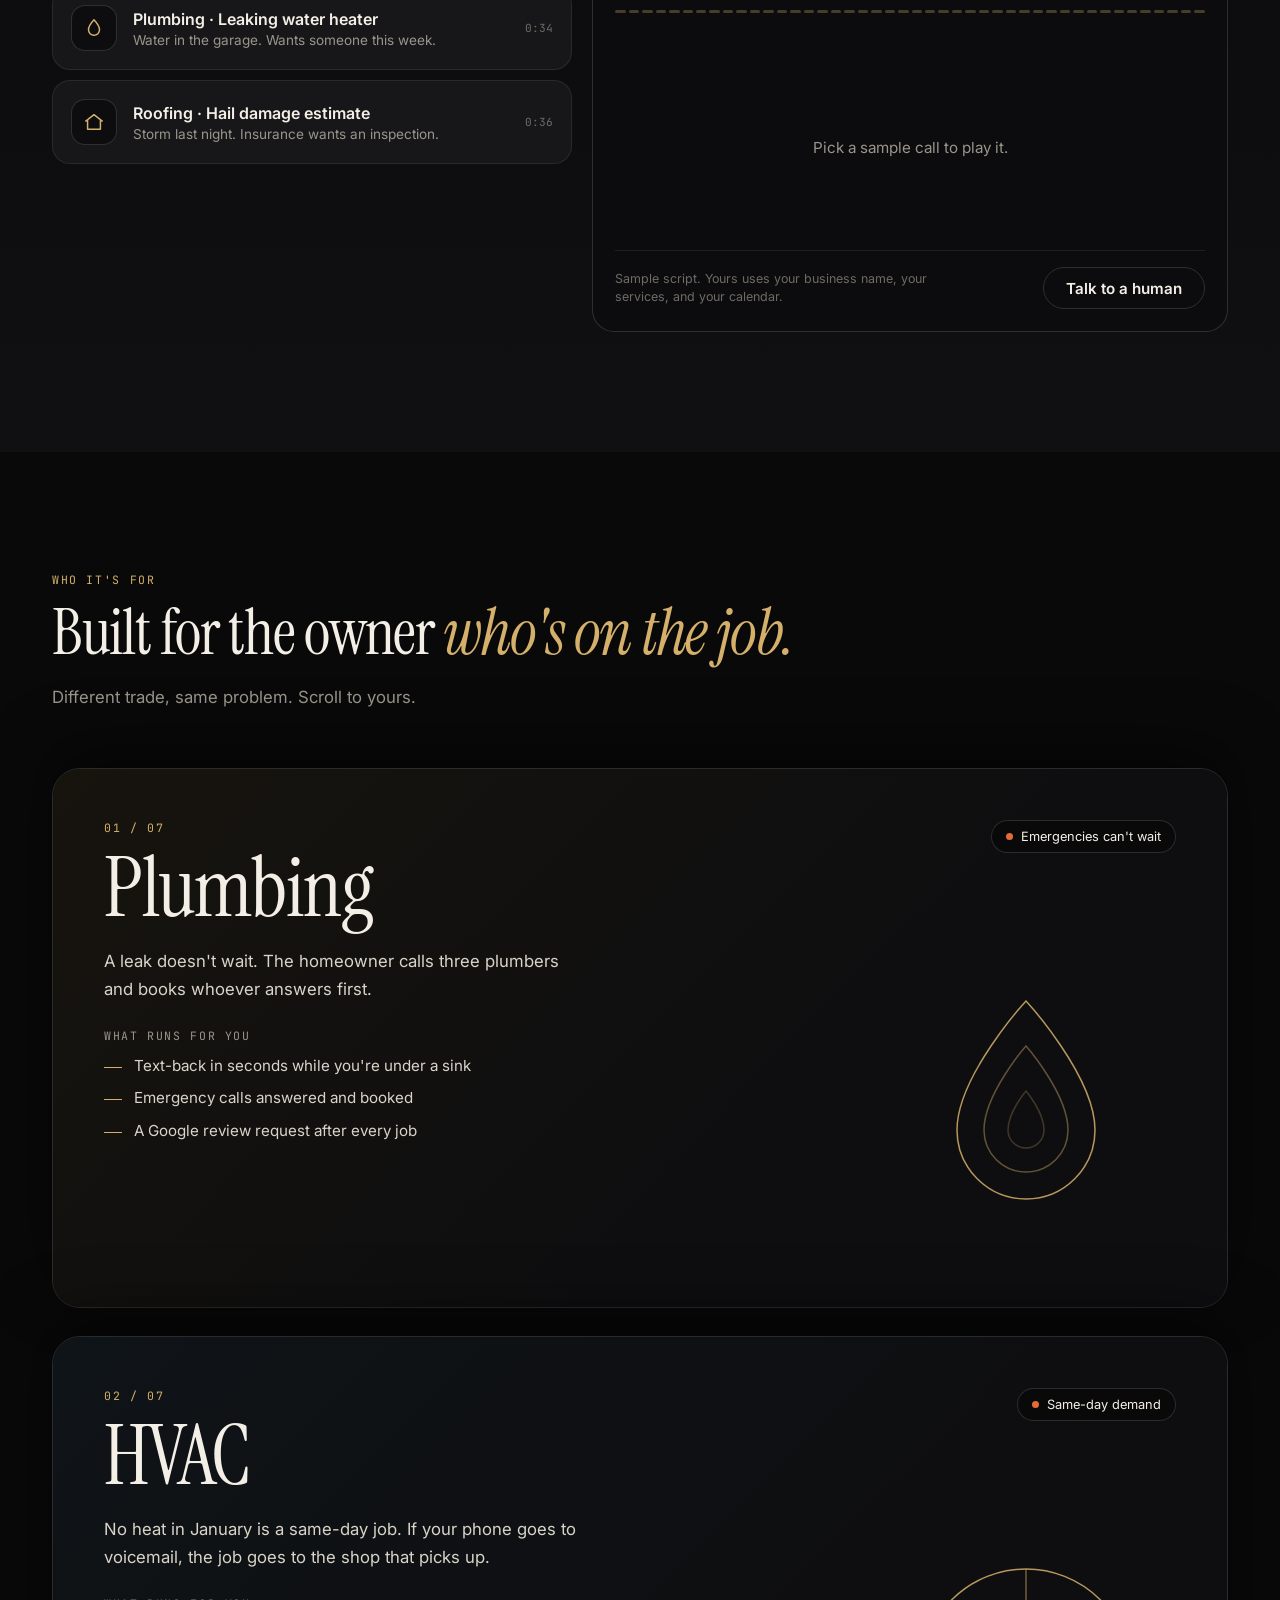
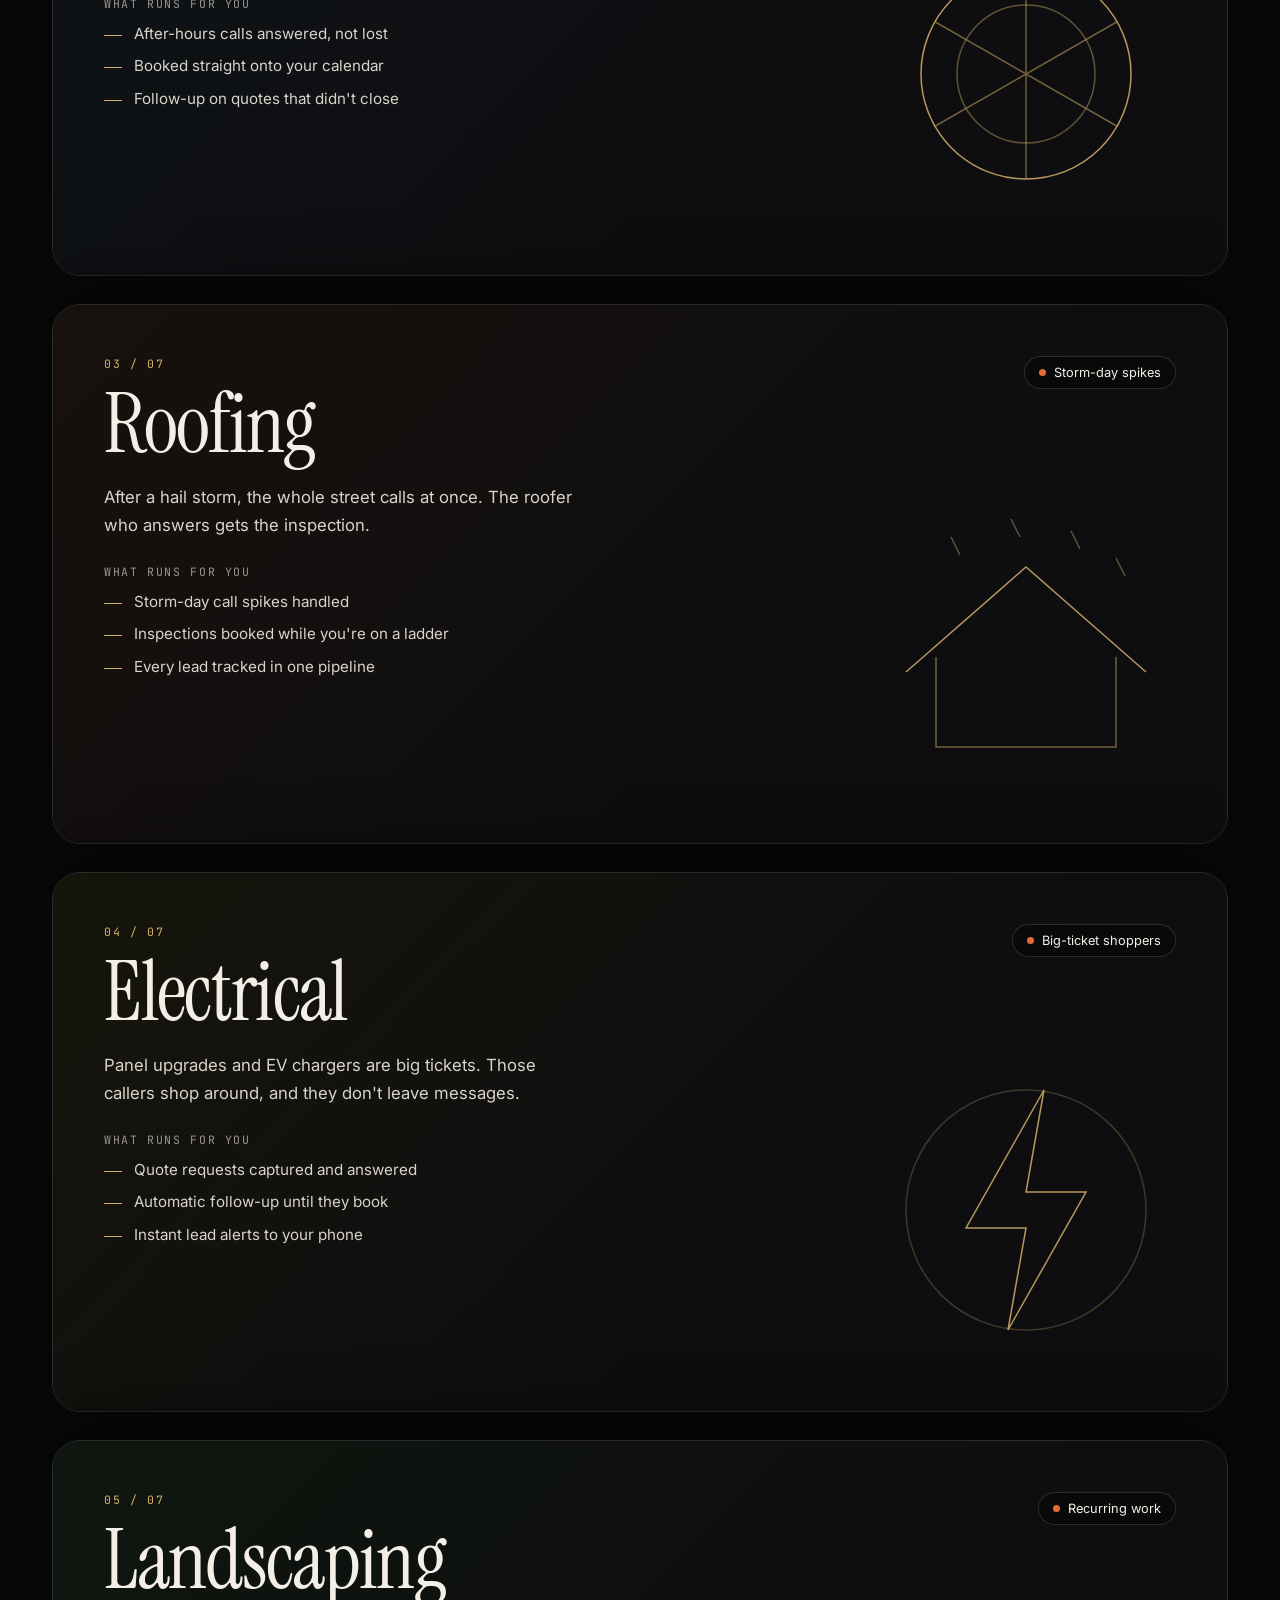
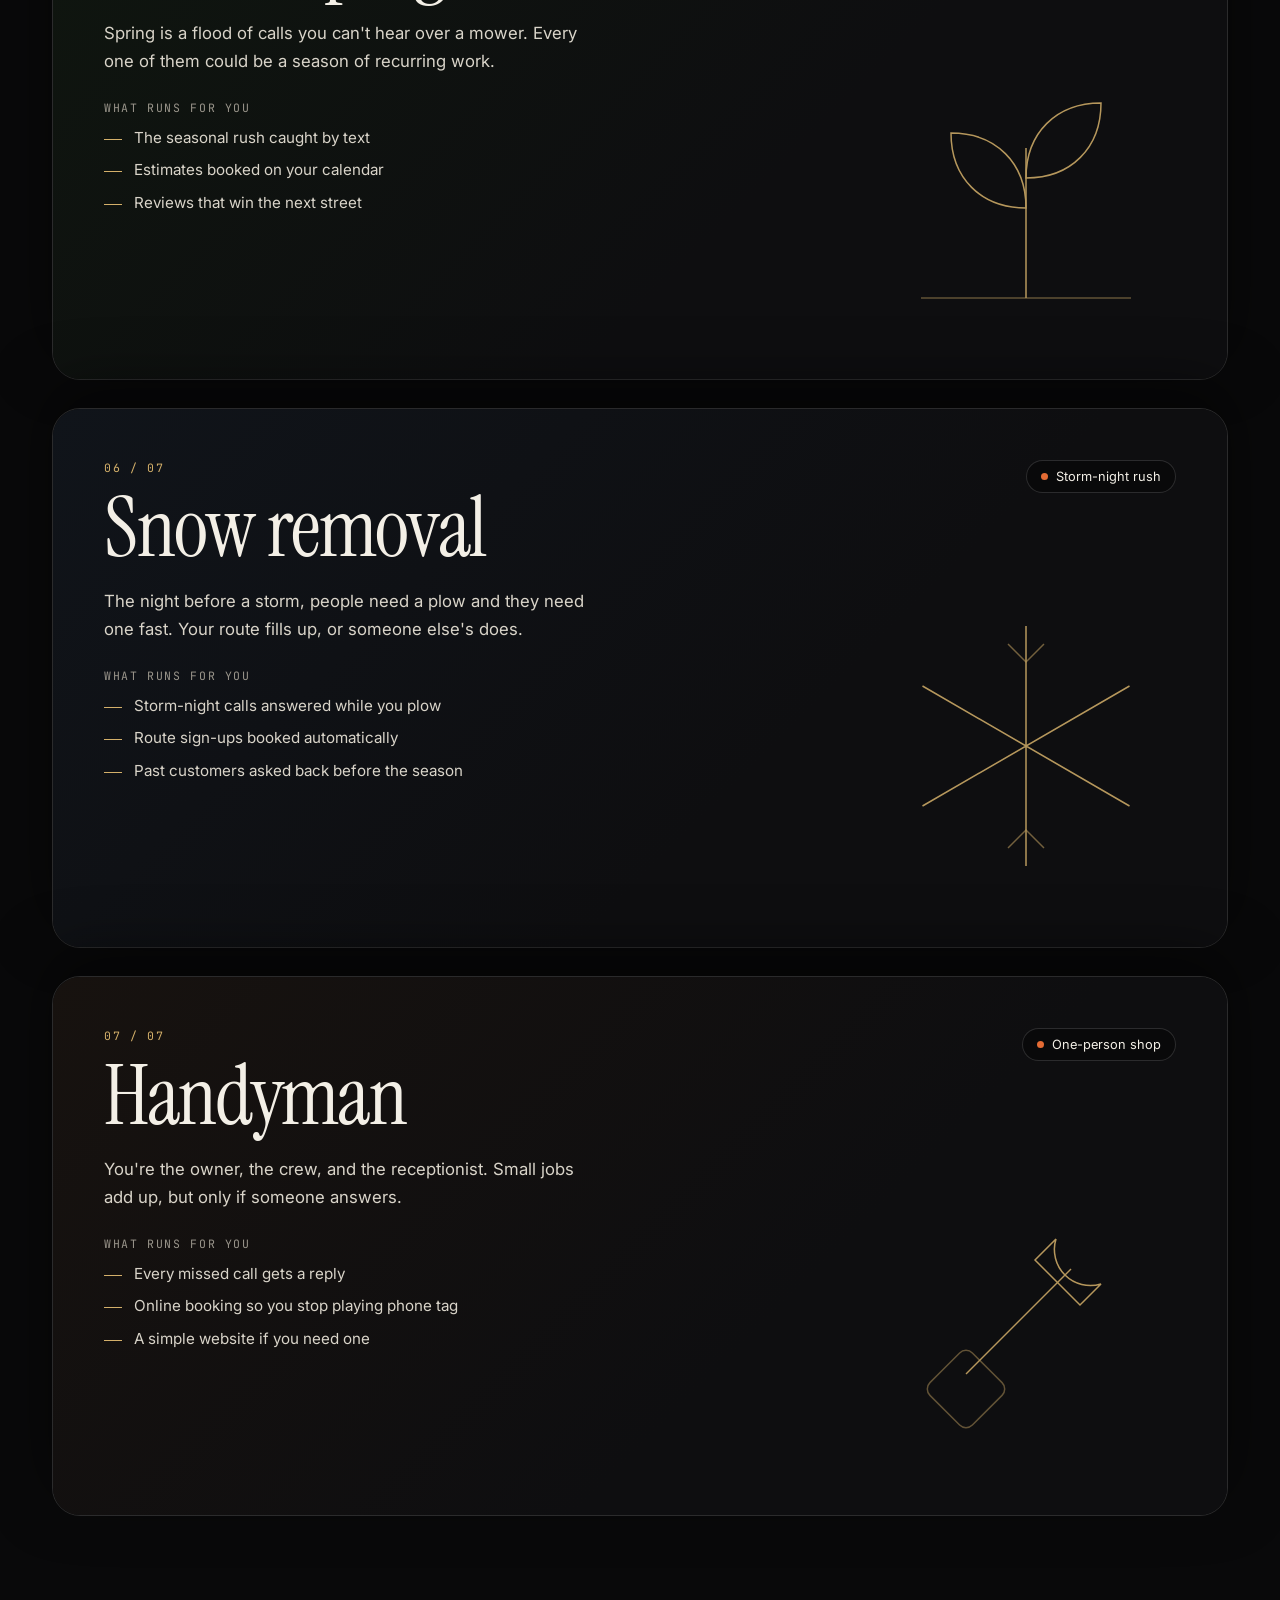
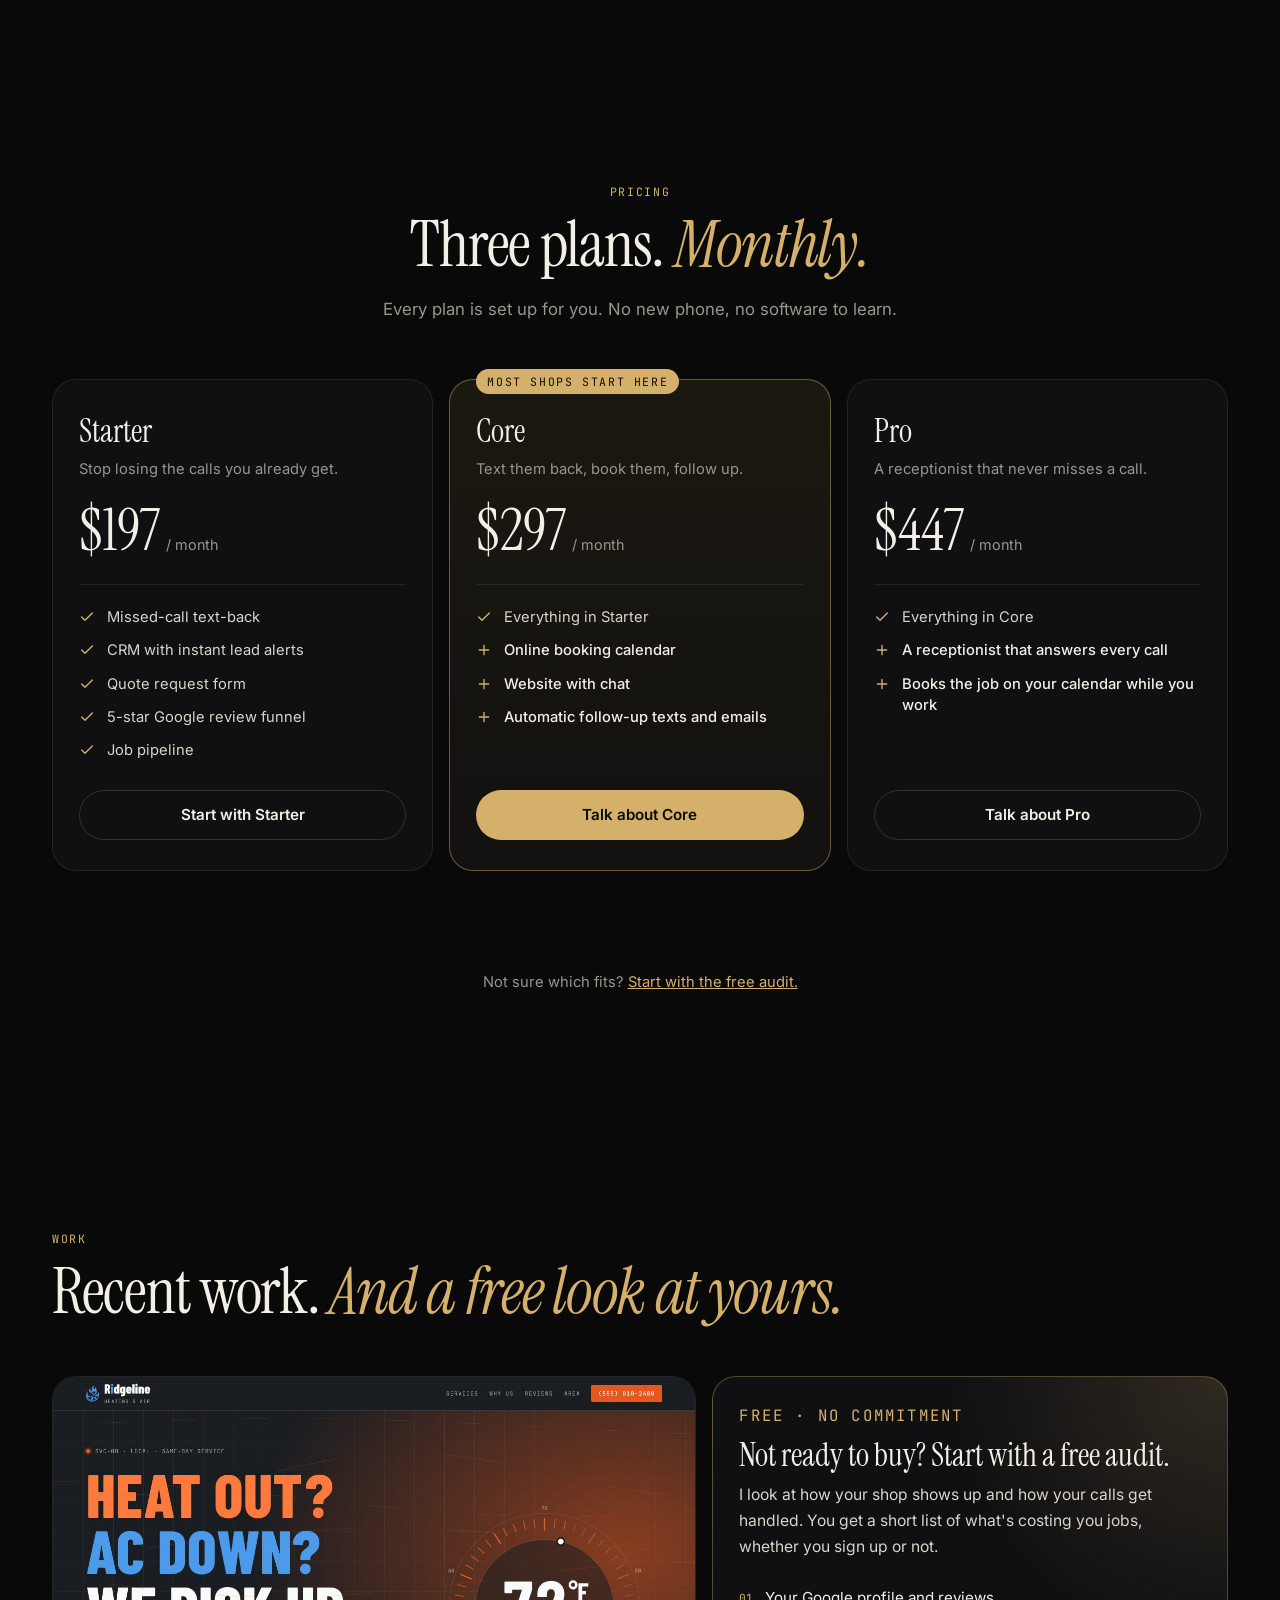
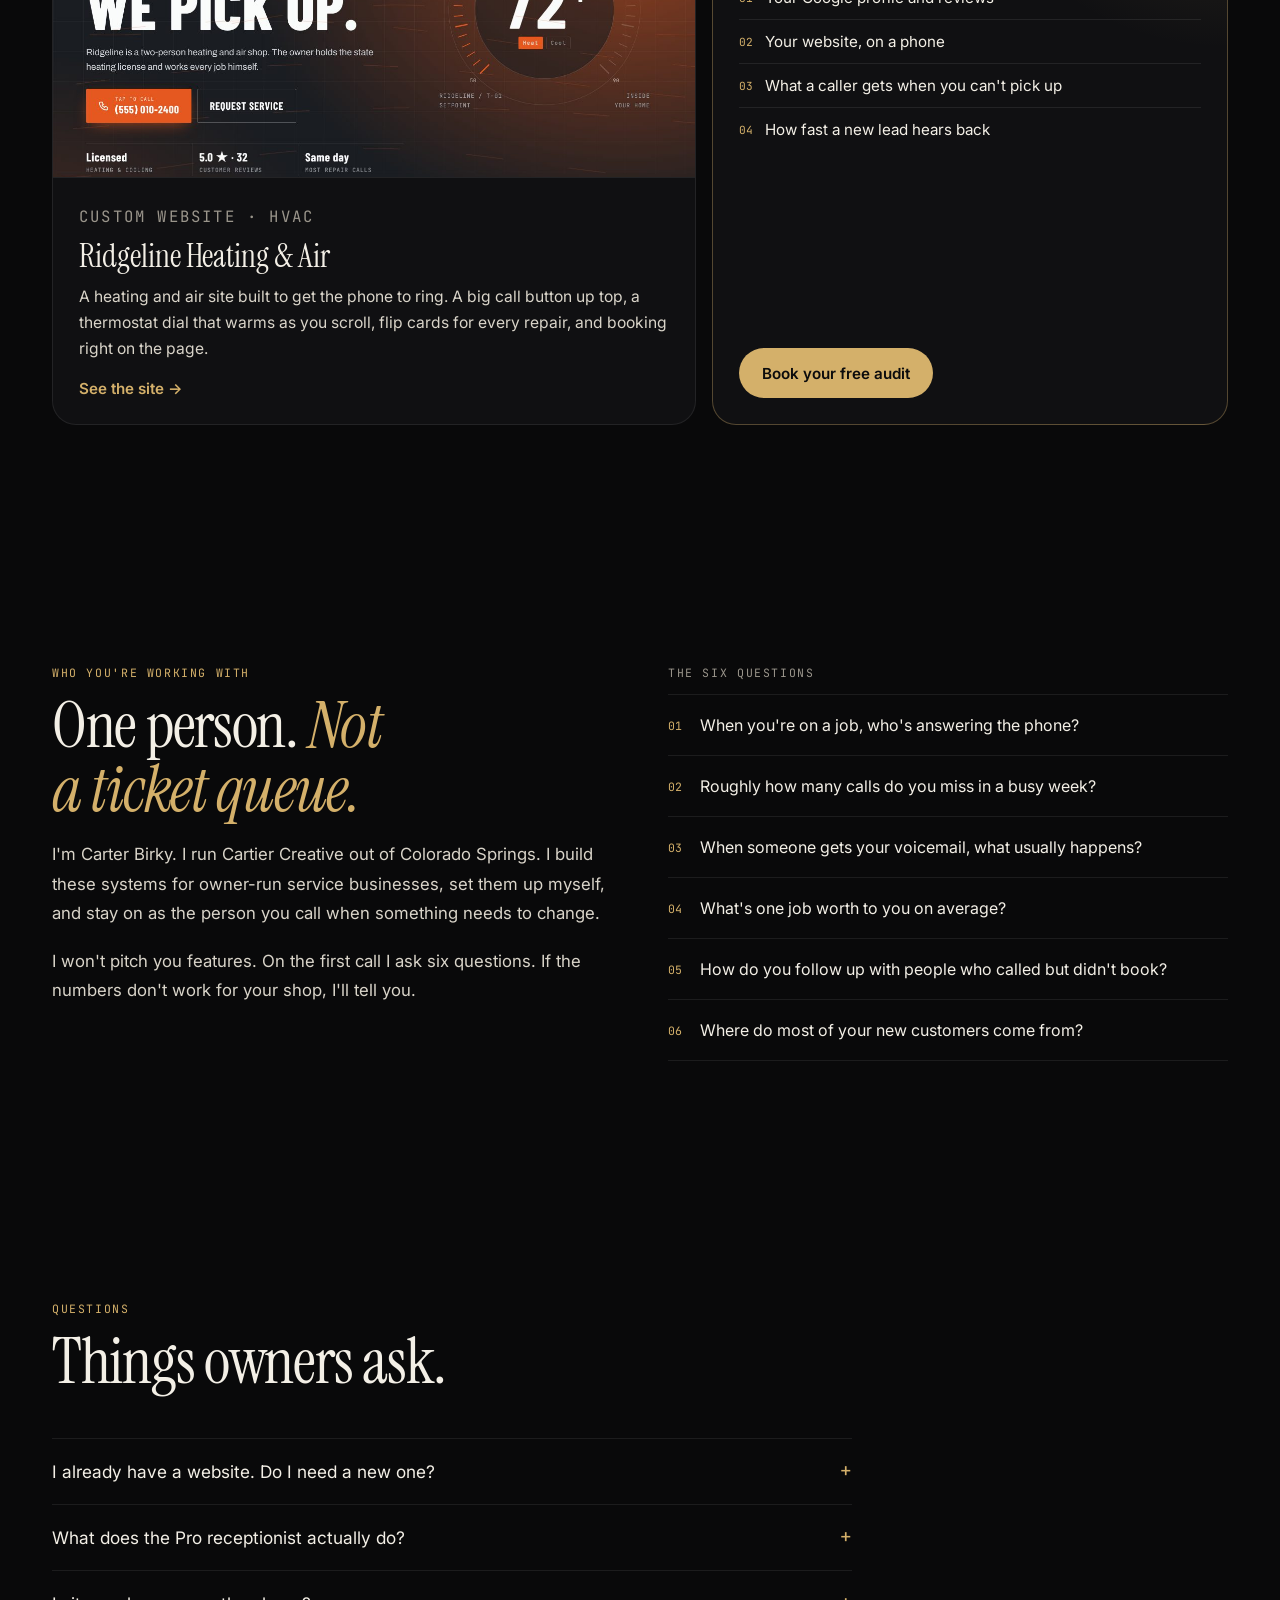
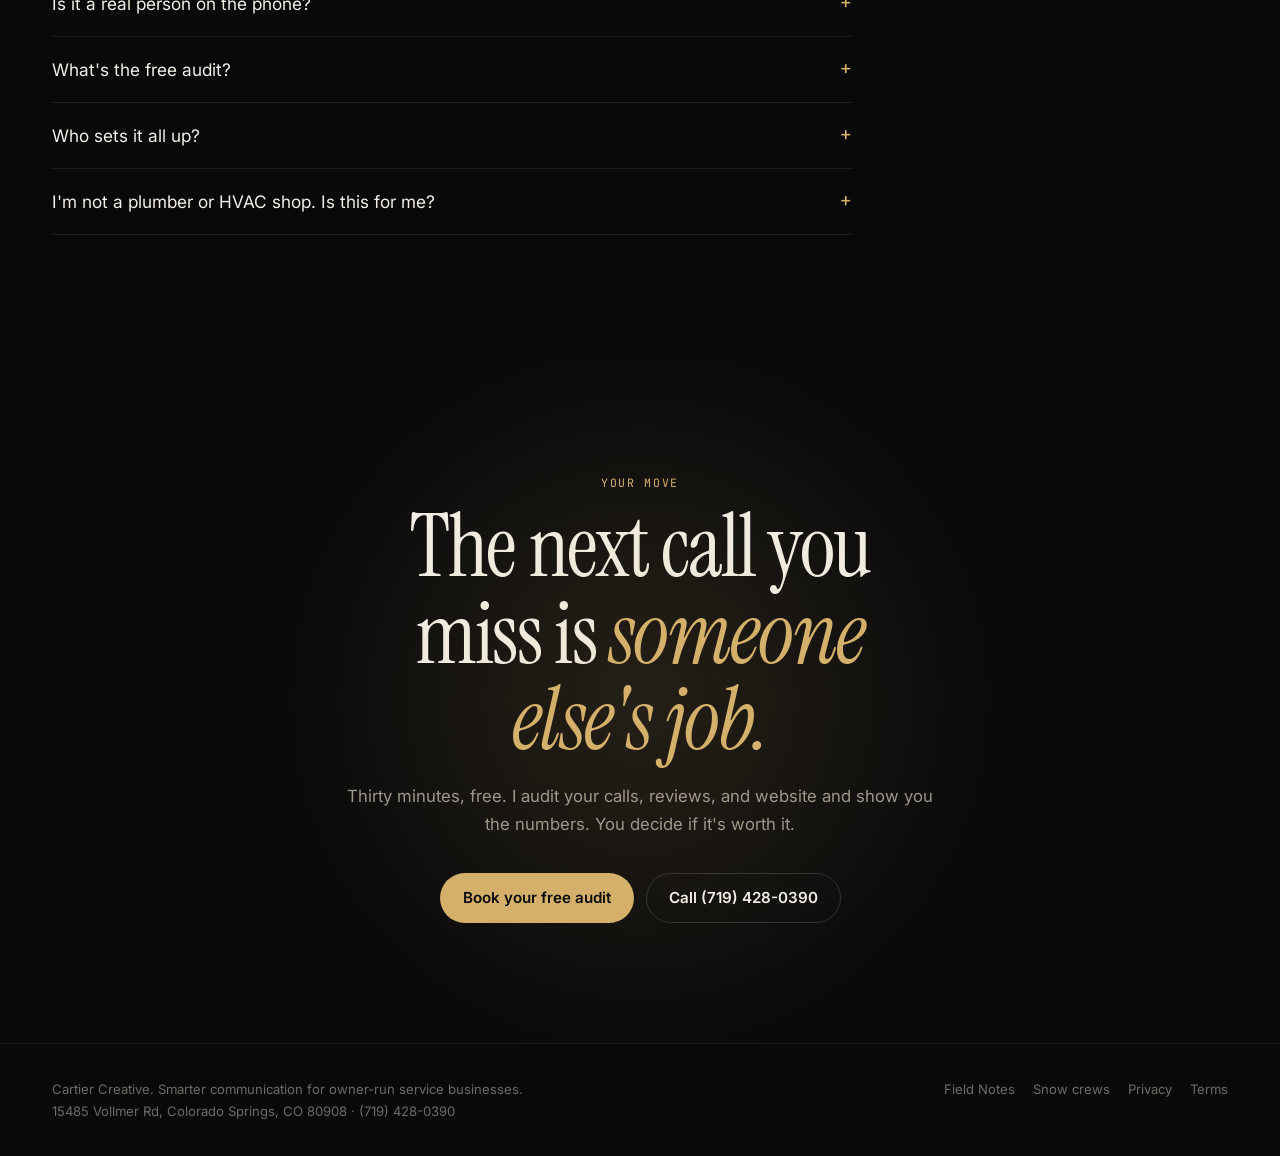
==== commit d5c7b227: "Use the full HVAC build as a custom website example Brings back the full heating and air site (therm" ====
--- a/index.html
+++ b/index.html
@@ -633,12 +633,12 @@
       </div>
       <div class="work-grid">
         <article class="wcard reveal">
-          <div class="shot"><img src="img/work-hvac-sample.jpg" width="1280" height="800" loading="lazy" alt="Sample heating and air homepage: a bold 'Heat out? AC down? We pick up.' headline with a tap-to-call button."></div>
+          <div class="shot"><img src="img/work-hvac.jpg" width="1280" height="800" loading="lazy" alt="Ridgeline Heating and Air homepage: a bold 'Heat out? AC down? We pick up.' headline, a live thermostat dial, and a tap-to-call button."></div>
           <div class="body">
-            <p class="kick mono">Sample site &middot; HVAC</p>
+            <p class="kick mono">Custom website &middot; HVAC</p>
             <h3>Ridgeline Heating &amp; Air</h3>
-            <p class="pretty">A made-up heating and air shop we built to show the kind of site we make. It leads with a big call button, because people with no heat want a person, not a form.</p>
-            <a class="go" href="sample/hvac/">See the sample &rarr;</a>
+            <p class="pretty">A heating and air site built to get the phone to ring. A big call button up top, a thermostat dial that warms as you scroll, flip cards for every repair, and booking right on the page.</p>
+            <a class="go" href="work/ridgeline/">See the site &rarr;</a>
           </div>
         </article>
         <article class="wcard audit reveal" id="audit">
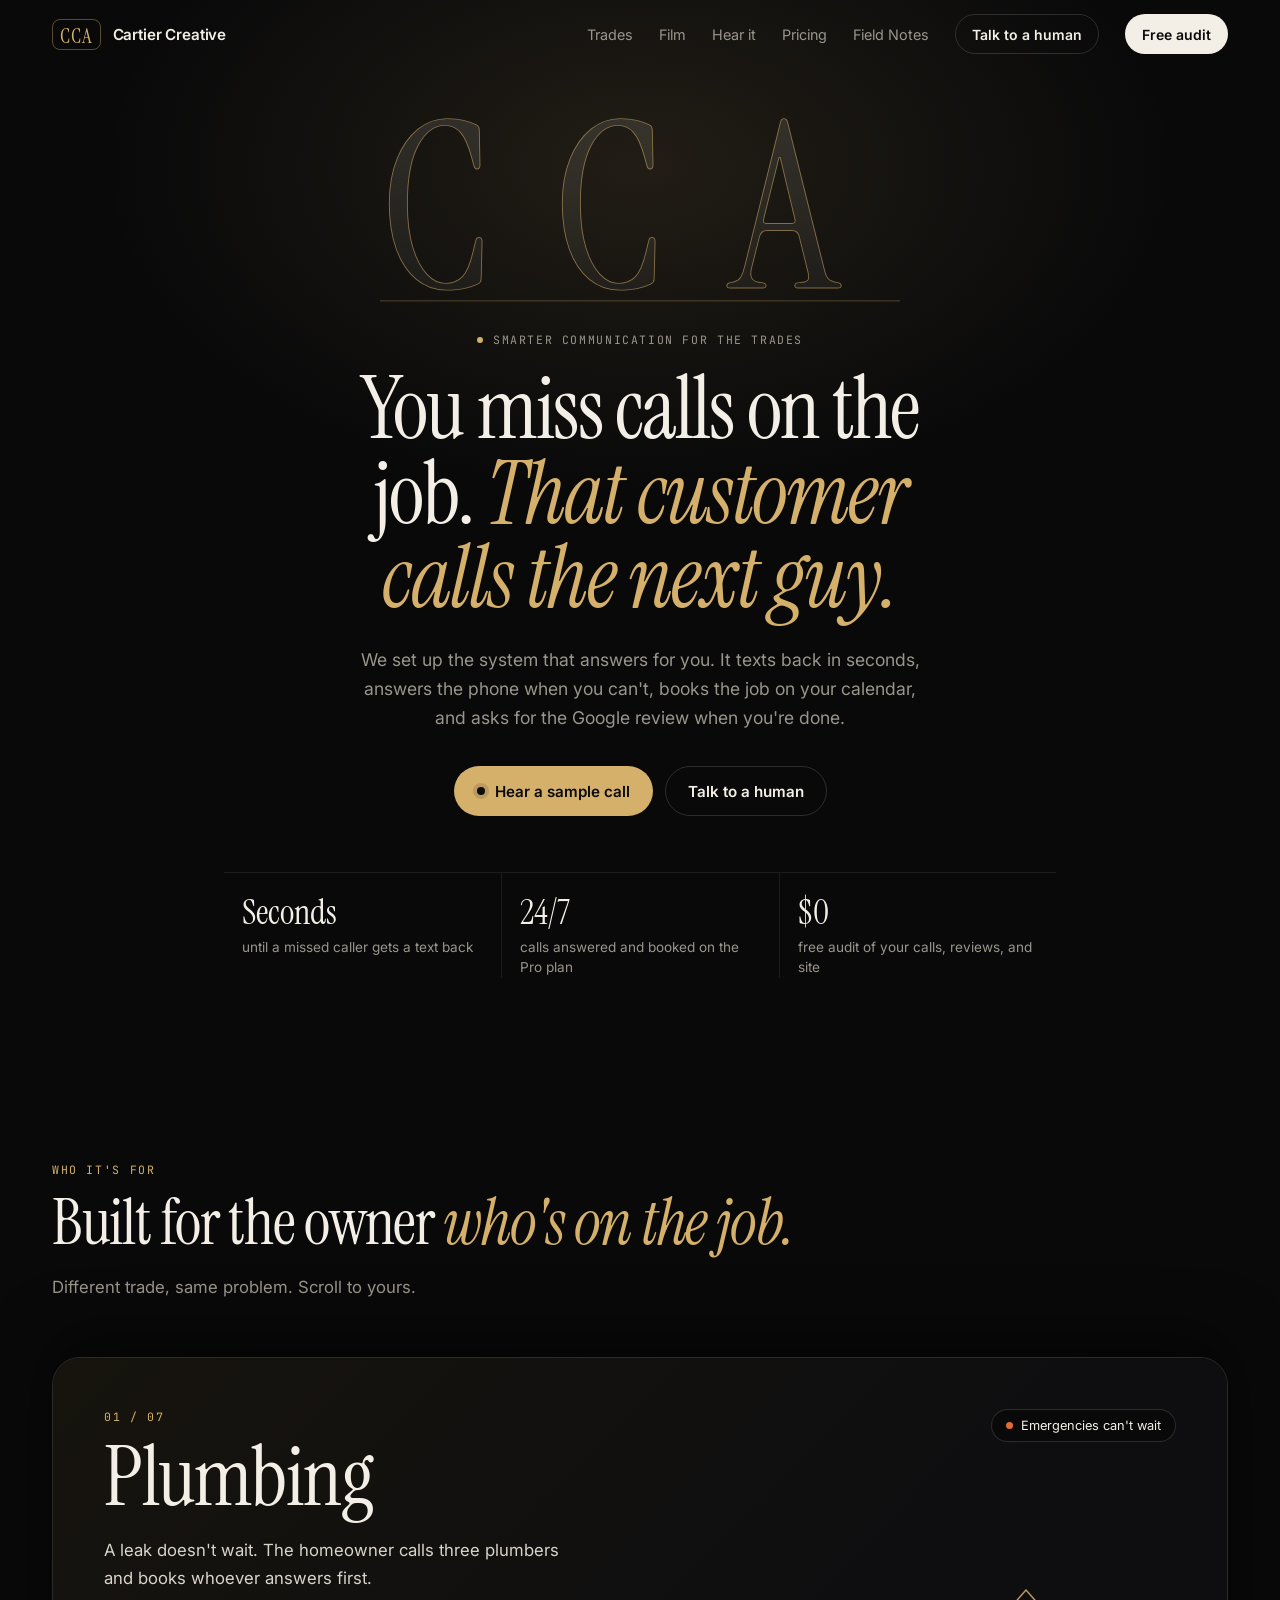
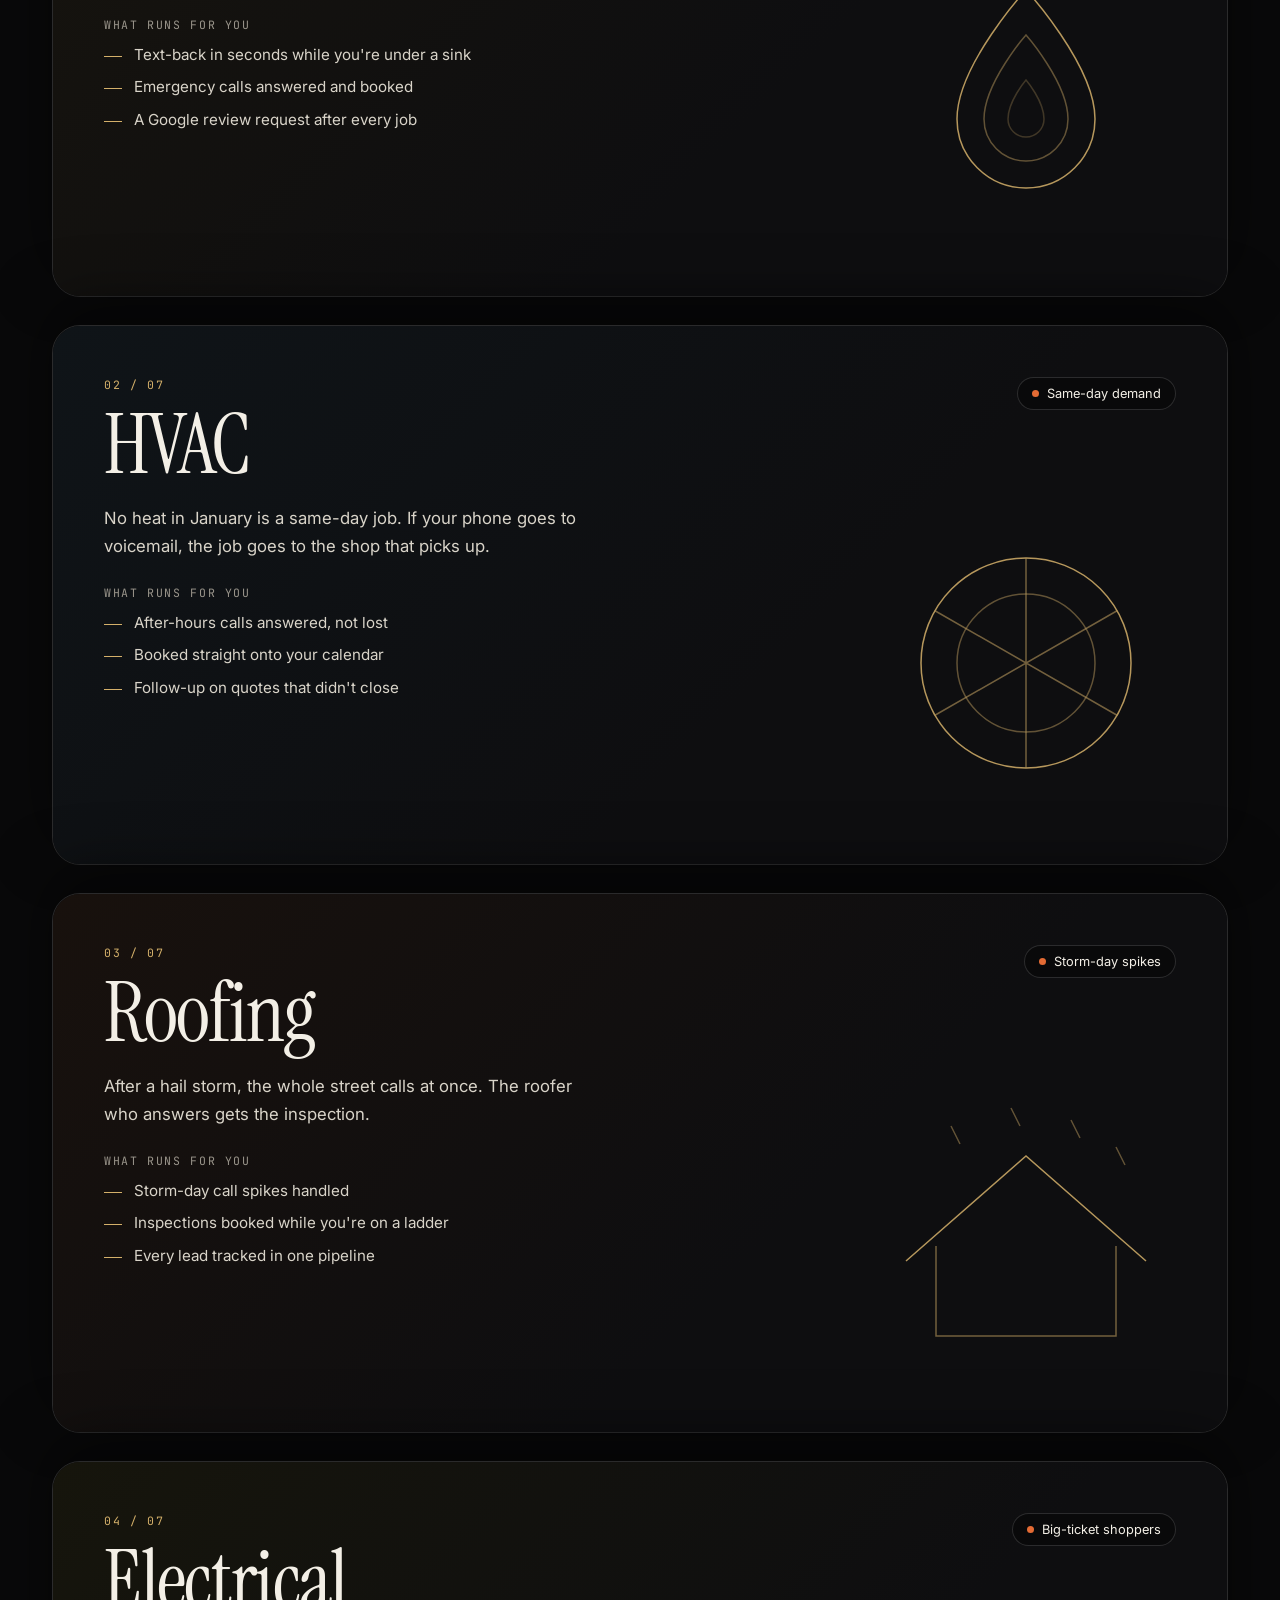
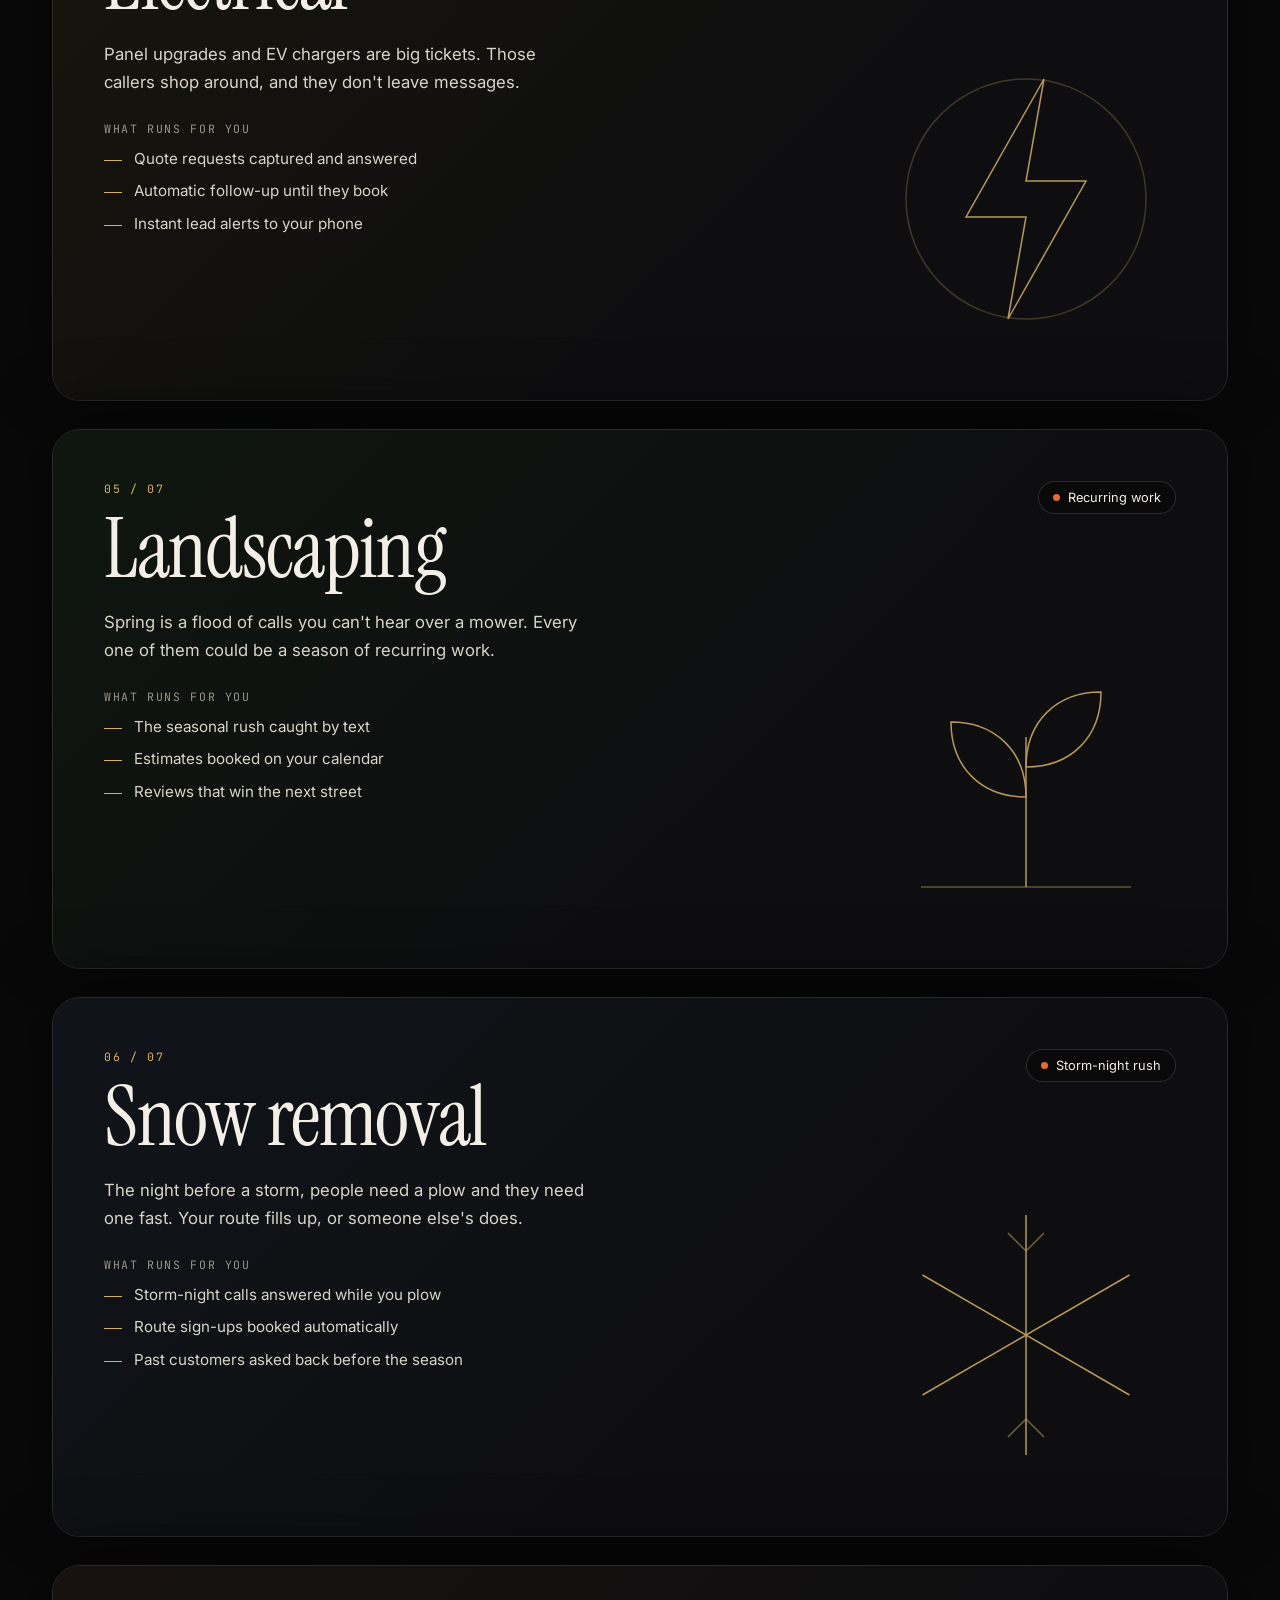
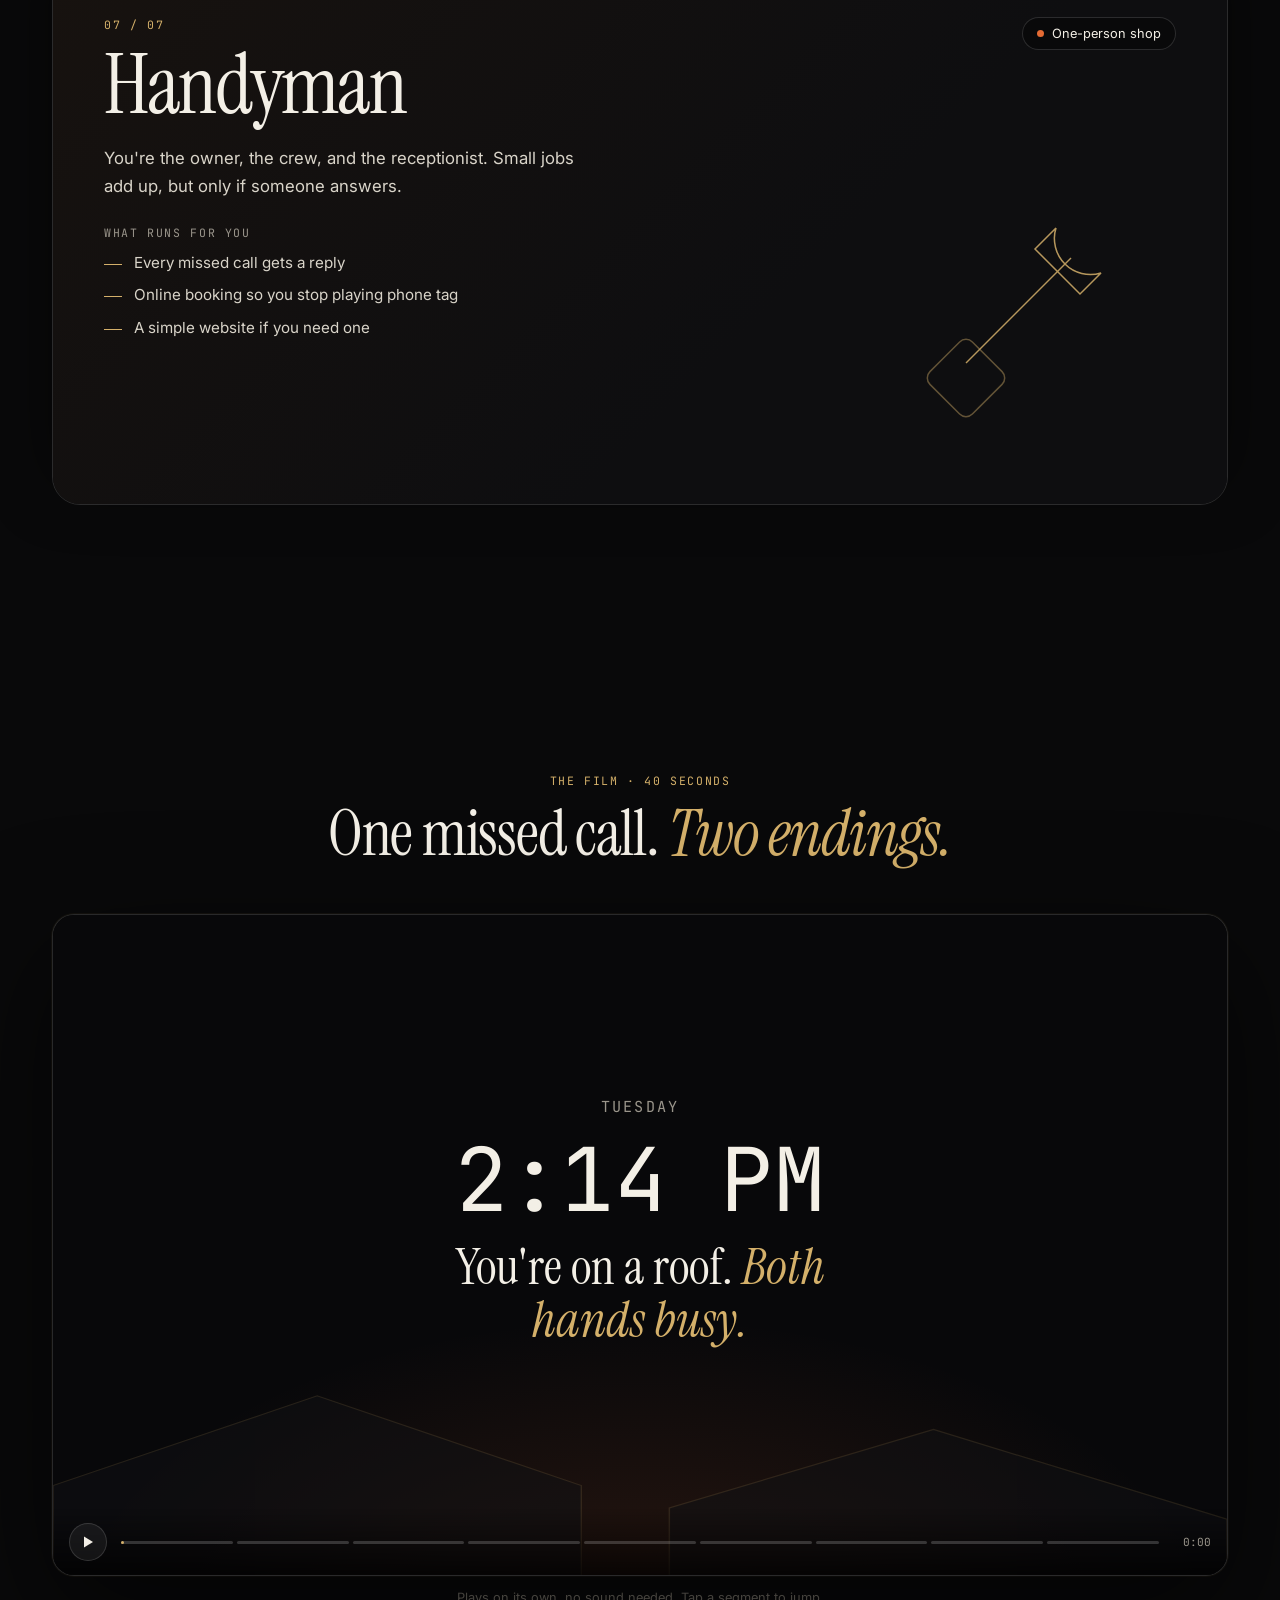
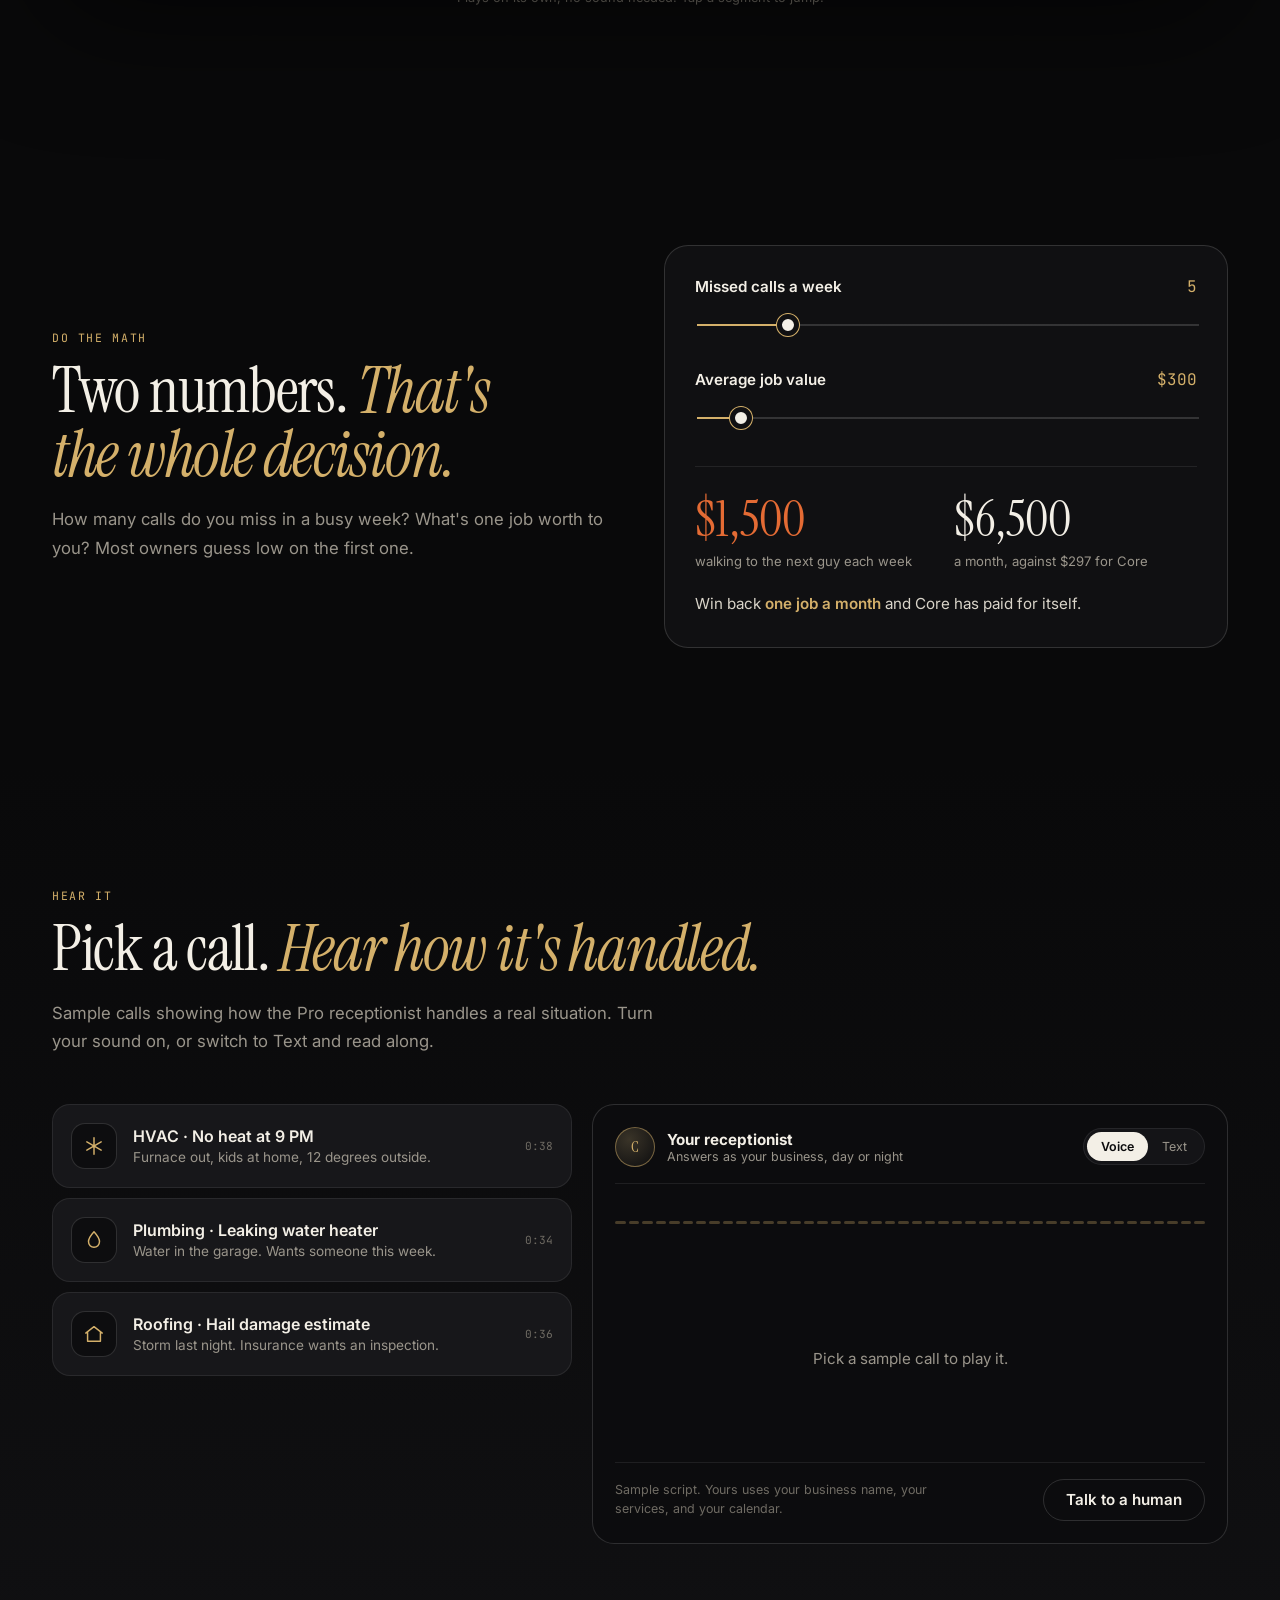
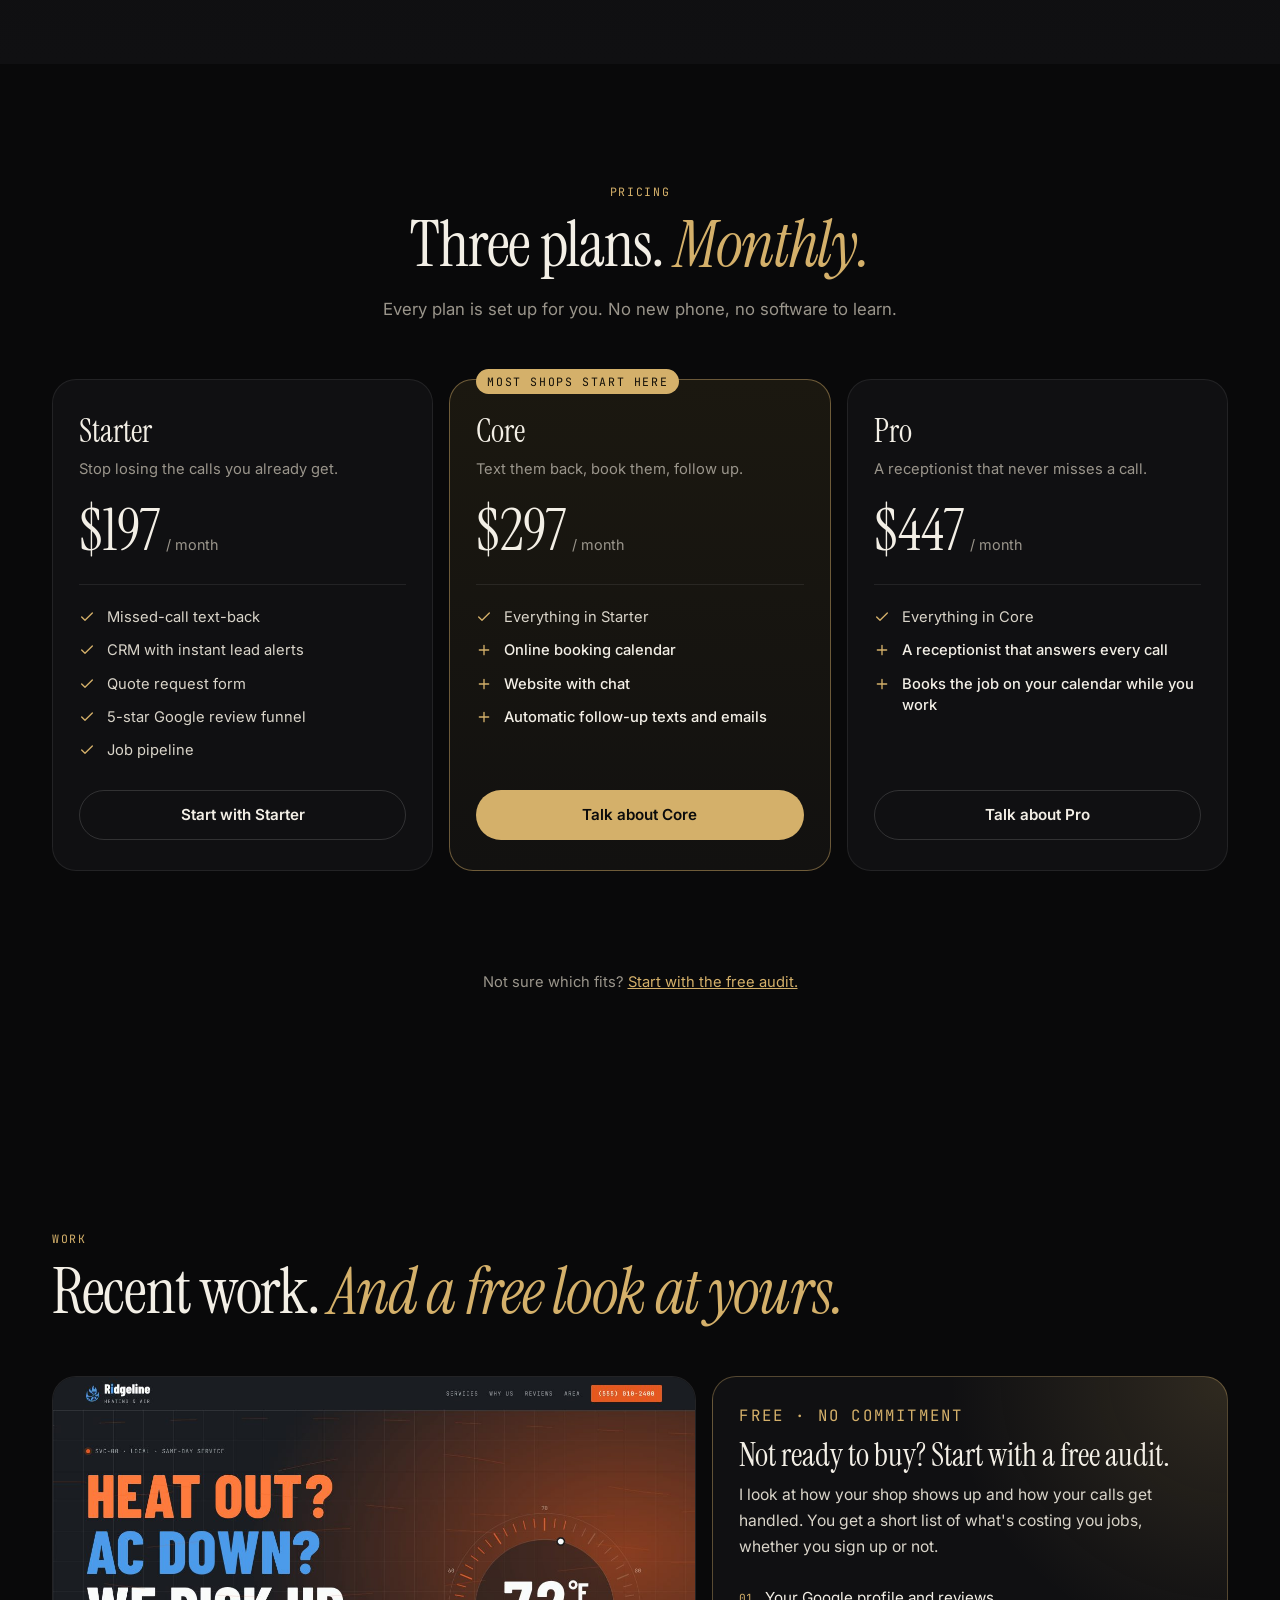
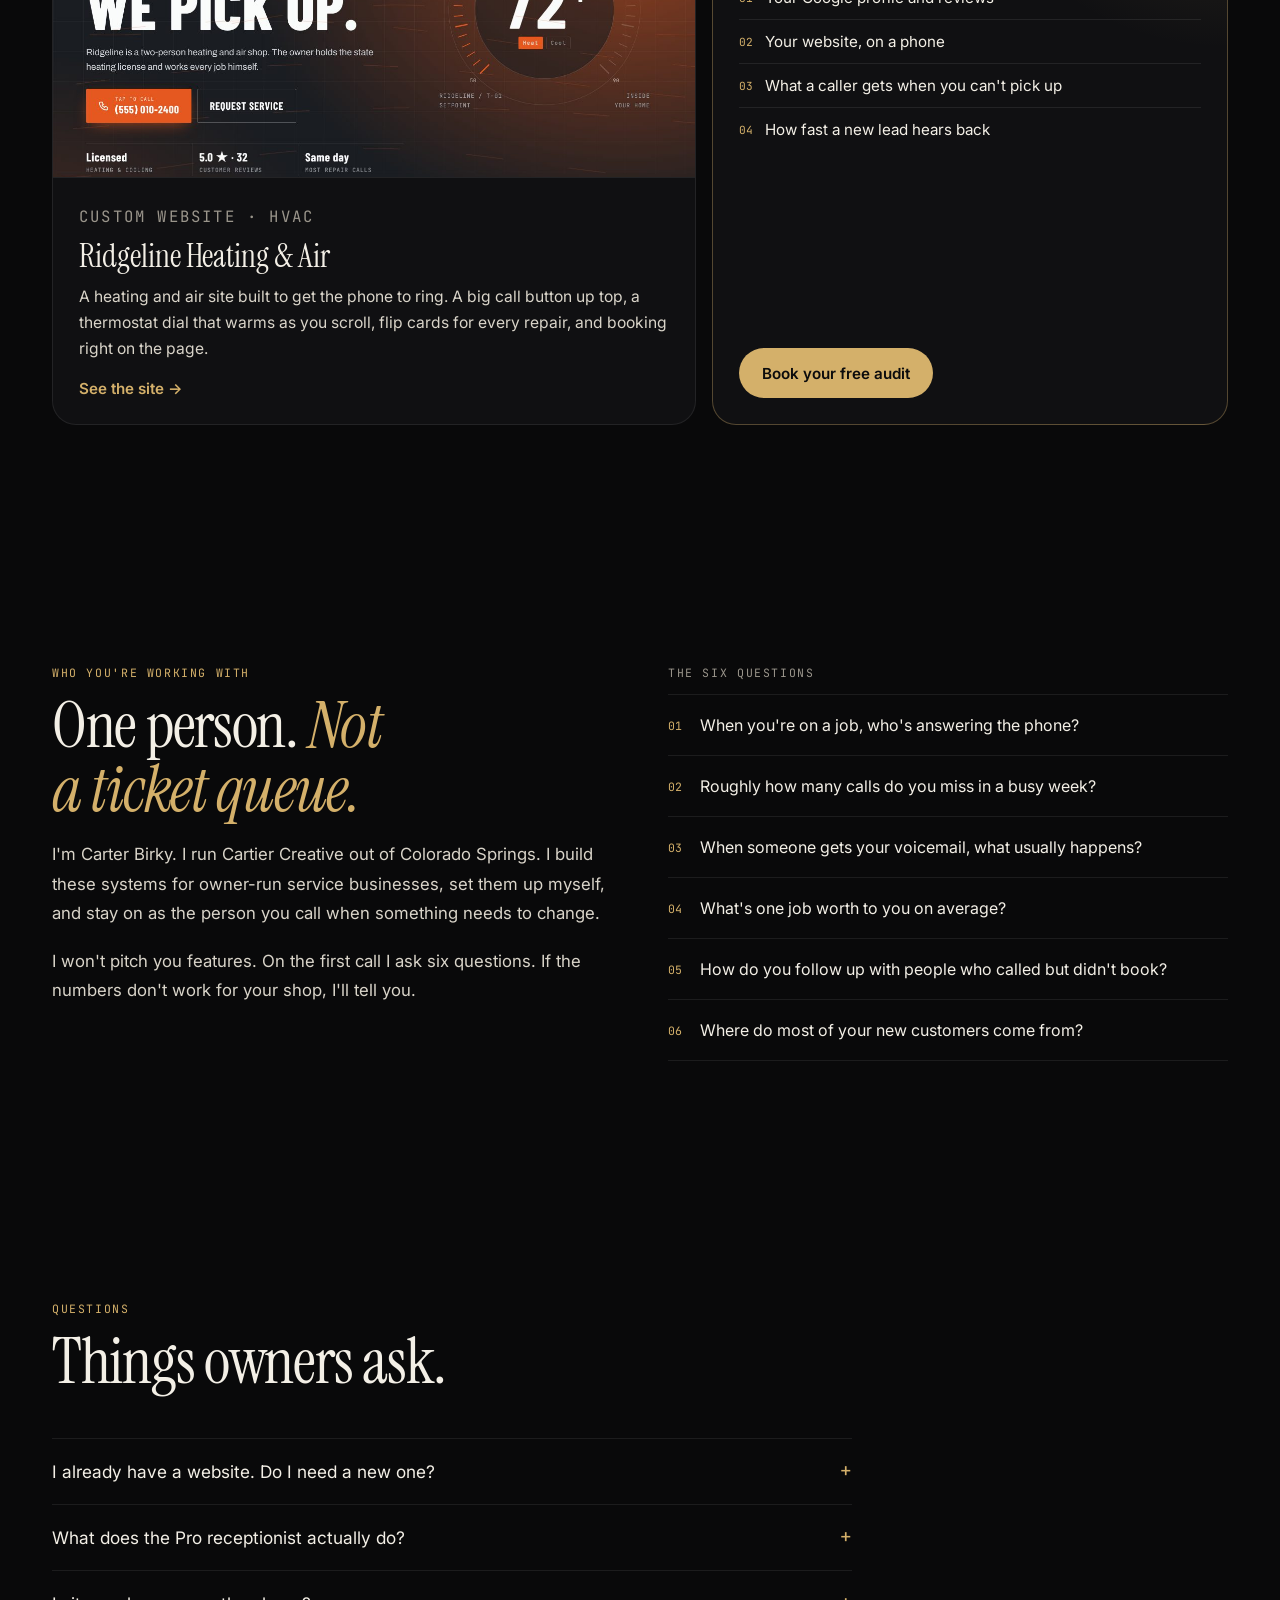
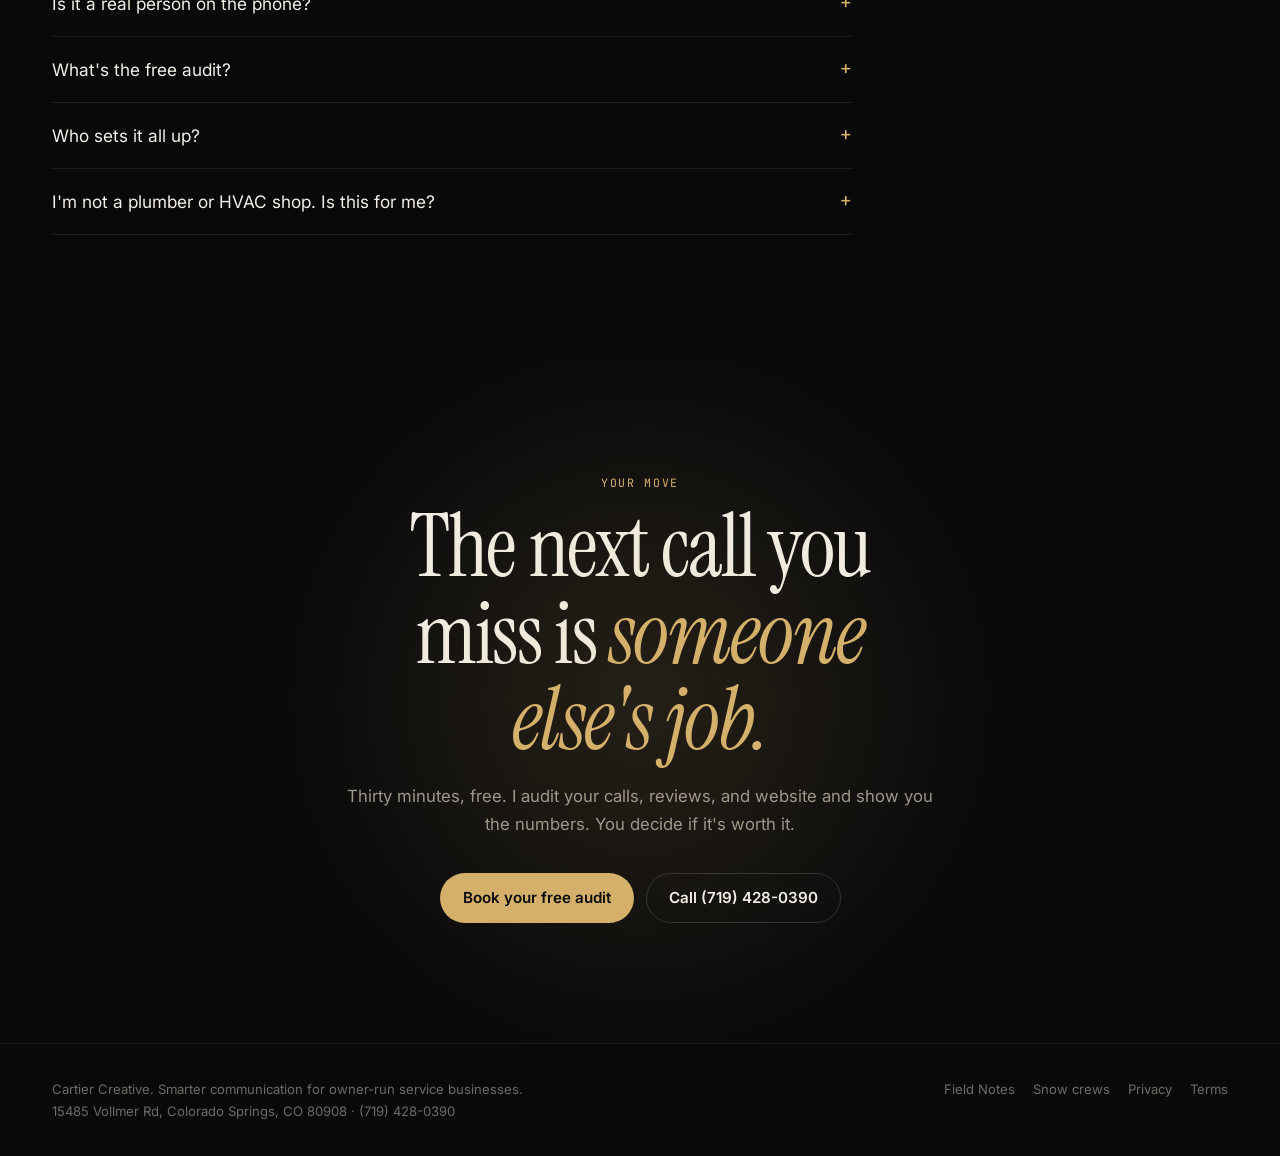
==== commit d0808e3f: "Move Who it's for (trades) up, right under the hero Contractors see their trade before the film, so " ====
--- a/index.html
+++ b/index.html
@@ -330,9 +330,9 @@
   <div class="wrap">
     <a class="brand" href="/" aria-label="Cartier Creative home"><span class="mk">CCA</span><span class="nm">Cartier Creative</span></a>
     <nav class="links" aria-label="Main">
+      <a class="l" href="#trades">Trades</a>
       <a class="l" href="#film">Film</a>
       <a class="l" href="#hear">Hear it</a>
-      <a class="l" href="#trades">Trades</a>
       <a class="l" href="#pricing">Pricing</a>
       <a class="l" href="blog/">Field Notes</a>
       <a class="btn ghost" href="tel:+17194280390">Talk to a human</a>
@@ -369,6 +369,80 @@
         <div><b>Seconds</b><span>until a missed caller gets a text back</span></div>
         <div><b>24/7</b><span>calls answered and booked on the Pro plan</span></div>
         <div><b>$0</b><span>free audit of your calls, reviews, and site</span></div>
+      </div>
+    </div>
+  </section>
+
+  <section id="trades" aria-labelledby="trades-title">
+    <div class="wrap">
+      <div class="reveal">
+        <p class="kicker mono">Who it's for</p>
+        <h2 id="trades-title" class="h2 balance">Built for the owner <em>who's on the job.</em></h2>
+        <p class="sub pretty">Different trade, same problem. Scroll to yours.</p>
+      </div>
+      <div class="stack" id="stack">
+        <article class="tcard" style="--card-bg:linear-gradient(135deg,#17140e,#0e0e10 62%)"><div class="in"><div>
+          <p class="no mono">01 / 07</p><h3>Plumbing</h3>
+          <p class="scn pretty">A leak doesn't wait. The homeowner calls three plumbers and books whoever answers first.</p>
+          <p class="lbl mono">What runs for you</p>
+          <ul><li>Text-back in seconds while you're under a sink</li><li>Emergency calls answered and booked</li><li>A Google review request after every job</li></ul>
+        </div><div class="art"><span class="chip"><i></i>Emergencies can't wait</span>
+          <svg viewBox="0 0 200 200" fill="none" stroke="#d4b06a" stroke-width="1"><path d="M100 30s46 50 46 86a46 46 0 0 1-92 0c0-36 46-86 46-86z"/><path d="M100 60s28 32 28 56a28 28 0 0 1-56 0c0-24 28-56 28-56z" opacity=".5"/><path d="M100 90s12 14 12 26a12 12 0 0 1-24 0c0-12 12-26 12-26z" opacity=".3"/></svg>
+        </div></div><span class="shade"></span></article>
+
+        <article class="tcard" style="--card-bg:linear-gradient(135deg,#0f1418,#0e0e10 62%)"><div class="in"><div>
+          <p class="no mono">02 / 07</p><h3>HVAC</h3>
+          <p class="scn pretty">No heat in January is a same-day job. If your phone goes to voicemail, the job goes to the shop that picks up.</p>
+          <p class="lbl mono">What runs for you</p>
+          <ul><li>After-hours calls answered, not lost</li><li>Booked straight onto your calendar</li><li>Follow-up on quotes that didn't close</li></ul>
+        </div><div class="art"><span class="chip"><i></i>Same-day demand</span>
+          <svg viewBox="0 0 200 200" fill="none" stroke="#d4b06a" stroke-width="1"><circle cx="100" cy="100" r="70"/><circle cx="100" cy="100" r="46" opacity=".5"/><path d="M100 30v140M39 65l122 70M39 135l122-70" opacity=".6"/></svg>
+        </div></div><span class="shade"></span></article>
+
+        <article class="tcard" style="--card-bg:linear-gradient(135deg,#18110d,#0e0e10 62%)"><div class="in"><div>
+          <p class="no mono">03 / 07</p><h3>Roofing</h3>
+          <p class="scn pretty">After a hail storm, the whole street calls at once. The roofer who answers gets the inspection.</p>
+          <p class="lbl mono">What runs for you</p>
+          <ul><li>Storm-day call spikes handled</li><li>Inspections booked while you're on a ladder</li><li>Every lead tracked in one pipeline</li></ul>
+        </div><div class="art"><span class="chip"><i></i>Storm-day spikes</span>
+          <svg viewBox="0 0 200 200" fill="none" stroke="#d4b06a" stroke-width="1"><path d="M20 120 100 50l80 70"/><path d="M40 110v60h120v-60" opacity=".6"/><path d="M50 30l6 12M90 18l6 12M130 26l6 12M160 44l6 12" opacity=".5"/></svg>
+        </div></div><span class="shade"></span></article>
+
+        <article class="tcard" style="--card-bg:linear-gradient(135deg,#16150c,#0e0e10 62%)"><div class="in"><div>
+          <p class="no mono">04 / 07</p><h3>Electrical</h3>
+          <p class="scn pretty">Panel upgrades and EV chargers are big tickets. Those callers shop around, and they don't leave messages.</p>
+          <p class="lbl mono">What runs for you</p>
+          <ul><li>Quote requests captured and answered</li><li>Automatic follow-up until they book</li><li>Instant lead alerts to your phone</li></ul>
+        </div><div class="art"><span class="chip"><i></i>Big-ticket shoppers</span>
+          <svg viewBox="0 0 200 200" fill="none" stroke="#d4b06a" stroke-width="1"><path d="M112 20 60 112h40l-12 68 52-92h-40z"/><circle cx="100" cy="100" r="80" opacity=".3"/></svg>
+        </div></div><span class="shade"></span></article>
+
+        <article class="tcard" style="--card-bg:linear-gradient(135deg,#0f160f,#0e0e10 62%)"><div class="in"><div>
+          <p class="no mono">05 / 07</p><h3>Landscaping</h3>
+          <p class="scn pretty">Spring is a flood of calls you can't hear over a mower. Every one of them could be a season of recurring work.</p>
+          <p class="lbl mono">What runs for you</p>
+          <ul><li>The seasonal rush caught by text</li><li>Estimates booked on your calendar</li><li>Reviews that win the next street</li></ul>
+        </div><div class="art"><span class="chip"><i></i>Recurring work</span>
+          <svg viewBox="0 0 200 200" fill="none" stroke="#d4b06a" stroke-width="1"><path d="M100 180V80"/><path d="M100 120c-30 0-50-20-50-50 30 0 50 20 50 50zM100 100c30 0 50-20 50-50-30 0-50 20-50 50z"/><path d="M30 180h140" opacity=".5"/></svg>
+        </div></div><span class="shade"></span></article>
+
+        <article class="tcard" style="--card-bg:linear-gradient(135deg,#10141a,#0e0e10 62%)"><div class="in"><div>
+          <p class="no mono">06 / 07</p><h3>Snow removal</h3>
+          <p class="scn pretty">The night before a storm, people need a plow and they need one fast. Your route fills up, or someone else's does.</p>
+          <p class="lbl mono">What runs for you</p>
+          <ul><li>Storm-night calls answered while you plow</li><li>Route sign-ups booked automatically</li><li>Past customers asked back before the season</li></ul>
+        </div><div class="art"><span class="chip"><i></i>Storm-night rush</span>
+          <svg viewBox="0 0 200 200" fill="none" stroke="#d4b06a" stroke-width="1"><path d="M100 20v160M31 60l138 80M31 140l138-80"/><path d="M88 32l12 12 12-12M88 168l12-12 12 12" opacity=".6"/></svg>
+        </div></div><span class="shade"></span></article>
+
+        <article class="tcard" style="--card-bg:linear-gradient(135deg,#17120f,#0e0e10 62%)"><div class="in"><div>
+          <p class="no mono">07 / 07</p><h3>Handyman</h3>
+          <p class="scn pretty">You're the owner, the crew, and the receptionist. Small jobs add up, but only if someone answers.</p>
+          <p class="lbl mono">What runs for you</p>
+          <ul><li>Every missed call gets a reply</li><li>Online booking so you stop playing phone tag</li><li>A simple website if you need one</li></ul>
+        </div><div class="art"><span class="chip"><i></i>One-person shop</span>
+          <svg viewBox="0 0 200 200" fill="none" stroke="#d4b06a" stroke-width="1"><path d="M60 140 130 70"/><path d="M120 50a24 24 0 0 0 30 30l-14 14-30-30z"/><rect x="40" y="130" width="40" height="40" rx="6" opacity=".5" transform="rotate(45 60 150)"/></svg>
+        </div></div><span class="shade"></span></article>
       </div>
     </div>
   </section>
@@ -502,79 +576,6 @@
     </div>
   </section>
 
-  <section id="trades" aria-labelledby="trades-title">
-    <div class="wrap">
-      <div class="reveal">
-        <p class="kicker mono">Who it's for</p>
-        <h2 id="trades-title" class="h2 balance">Built for the owner <em>who's on the job.</em></h2>
-        <p class="sub pretty">Different trade, same problem. Scroll to yours.</p>
-      </div>
-      <div class="stack" id="stack">
-        <article class="tcard" style="--card-bg:linear-gradient(135deg,#17140e,#0e0e10 62%)"><div class="in"><div>
-          <p class="no mono">01 / 07</p><h3>Plumbing</h3>
-          <p class="scn pretty">A leak doesn't wait. The homeowner calls three plumbers and books whoever answers first.</p>
-          <p class="lbl mono">What runs for you</p>
-          <ul><li>Text-back in seconds while you're under a sink</li><li>Emergency calls answered and booked</li><li>A Google review request after every job</li></ul>
-        </div><div class="art"><span class="chip"><i></i>Emergencies can't wait</span>
-          <svg viewBox="0 0 200 200" fill="none" stroke="#d4b06a" stroke-width="1"><path d="M100 30s46 50 46 86a46 46 0 0 1-92 0c0-36 46-86 46-86z"/><path d="M100 60s28 32 28 56a28 28 0 0 1-56 0c0-24 28-56 28-56z" opacity=".5"/><path d="M100 90s12 14 12 26a12 12 0 0 1-24 0c0-12 12-26 12-26z" opacity=".3"/></svg>
-        </div></div><span class="shade"></span></article>
-
-        <article class="tcard" style="--card-bg:linear-gradient(135deg,#0f1418,#0e0e10 62%)"><div class="in"><div>
-          <p class="no mono">02 / 07</p><h3>HVAC</h3>
-          <p class="scn pretty">No heat in January is a same-day job. If your phone goes to voicemail, the job goes to the shop that picks up.</p>
-          <p class="lbl mono">What runs for you</p>
-          <ul><li>After-hours calls answered, not lost</li><li>Booked straight onto your calendar</li><li>Follow-up on quotes that didn't close</li></ul>
-        </div><div class="art"><span class="chip"><i></i>Same-day demand</span>
-          <svg viewBox="0 0 200 200" fill="none" stroke="#d4b06a" stroke-width="1"><circle cx="100" cy="100" r="70"/><circle cx="100" cy="100" r="46" opacity=".5"/><path d="M100 30v140M39 65l122 70M39 135l122-70" opacity=".6"/></svg>
-        </div></div><span class="shade"></span></article>
-
-        <article class="tcard" style="--card-bg:linear-gradient(135deg,#18110d,#0e0e10 62%)"><div class="in"><div>
-          <p class="no mono">03 / 07</p><h3>Roofing</h3>
-          <p class="scn pretty">After a hail storm, the whole street calls at once. The roofer who answers gets the inspection.</p>
-          <p class="lbl mono">What runs for you</p>
-          <ul><li>Storm-day call spikes handled</li><li>Inspections booked while you're on a ladder</li><li>Every lead tracked in one pipeline</li></ul>
-        </div><div class="art"><span class="chip"><i></i>Storm-day spikes</span>
-          <svg viewBox="0 0 200 200" fill="none" stroke="#d4b06a" stroke-width="1"><path d="M20 120 100 50l80 70"/><path d="M40 110v60h120v-60" opacity=".6"/><path d="M50 30l6 12M90 18l6 12M130 26l6 12M160 44l6 12" opacity=".5"/></svg>
-        </div></div><span class="shade"></span></article>
-
-        <article class="tcard" style="--card-bg:linear-gradient(135deg,#16150c,#0e0e10 62%)"><div class="in"><div>
-          <p class="no mono">04 / 07</p><h3>Electrical</h3>
-          <p class="scn pretty">Panel upgrades and EV chargers are big tickets. Those callers shop around, and they don't leave messages.</p>
-          <p class="lbl mono">What runs for you</p>
-          <ul><li>Quote requests captured and answered</li><li>Automatic follow-up until they book</li><li>Instant lead alerts to your phone</li></ul>
-        </div><div class="art"><span class="chip"><i></i>Big-ticket shoppers</span>
-          <svg viewBox="0 0 200 200" fill="none" stroke="#d4b06a" stroke-width="1"><path d="M112 20 60 112h40l-12 68 52-92h-40z"/><circle cx="100" cy="100" r="80" opacity=".3"/></svg>
-        </div></div><span class="shade"></span></article>
-
-        <article class="tcard" style="--card-bg:linear-gradient(135deg,#0f160f,#0e0e10 62%)"><div class="in"><div>
-          <p class="no mono">05 / 07</p><h3>Landscaping</h3>
-          <p class="scn pretty">Spring is a flood of calls you can't hear over a mower. Every one of them could be a season of recurring work.</p>
-          <p class="lbl mono">What runs for you</p>
-          <ul><li>The seasonal rush caught by text</li><li>Estimates booked on your calendar</li><li>Reviews that win the next street</li></ul>
-        </div><div class="art"><span class="chip"><i></i>Recurring work</span>
-          <svg viewBox="0 0 200 200" fill="none" stroke="#d4b06a" stroke-width="1"><path d="M100 180V80"/><path d="M100 120c-30 0-50-20-50-50 30 0 50 20 50 50zM100 100c30 0 50-20 50-50-30 0-50 20-50 50z"/><path d="M30 180h140" opacity=".5"/></svg>
-        </div></div><span class="shade"></span></article>
-
-        <article class="tcard" style="--card-bg:linear-gradient(135deg,#10141a,#0e0e10 62%)"><div class="in"><div>
-          <p class="no mono">06 / 07</p><h3>Snow removal</h3>
-          <p class="scn pretty">The night before a storm, people need a plow and they need one fast. Your route fills up, or someone else's does.</p>
-          <p class="lbl mono">What runs for you</p>
-          <ul><li>Storm-night calls answered while you plow</li><li>Route sign-ups booked automatically</li><li>Past customers asked back before the season</li></ul>
-        </div><div class="art"><span class="chip"><i></i>Storm-night rush</span>
-          <svg viewBox="0 0 200 200" fill="none" stroke="#d4b06a" stroke-width="1"><path d="M100 20v160M31 60l138 80M31 140l138-80"/><path d="M88 32l12 12 12-12M88 168l12-12 12 12" opacity=".6"/></svg>
-        </div></div><span class="shade"></span></article>
-
-        <article class="tcard" style="--card-bg:linear-gradient(135deg,#17120f,#0e0e10 62%)"><div class="in"><div>
-          <p class="no mono">07 / 07</p><h3>Handyman</h3>
-          <p class="scn pretty">You're the owner, the crew, and the receptionist. Small jobs add up, but only if someone answers.</p>
-          <p class="lbl mono">What runs for you</p>
-          <ul><li>Every missed call gets a reply</li><li>Online booking so you stop playing phone tag</li><li>A simple website if you need one</li></ul>
-        </div><div class="art"><span class="chip"><i></i>One-person shop</span>
-          <svg viewBox="0 0 200 200" fill="none" stroke="#d4b06a" stroke-width="1"><path d="M60 140 130 70"/><path d="M120 50a24 24 0 0 0 30 30l-14 14-30-30z"/><rect x="40" y="130" width="40" height="40" rx="6" opacity=".5" transform="rotate(45 60 150)"/></svg>
-        </div></div><span class="shade"></span></article>
-      </div>
-    </div>
-  </section>
 
 
   <section id="pricing" aria-labelledby="pricing-title">
